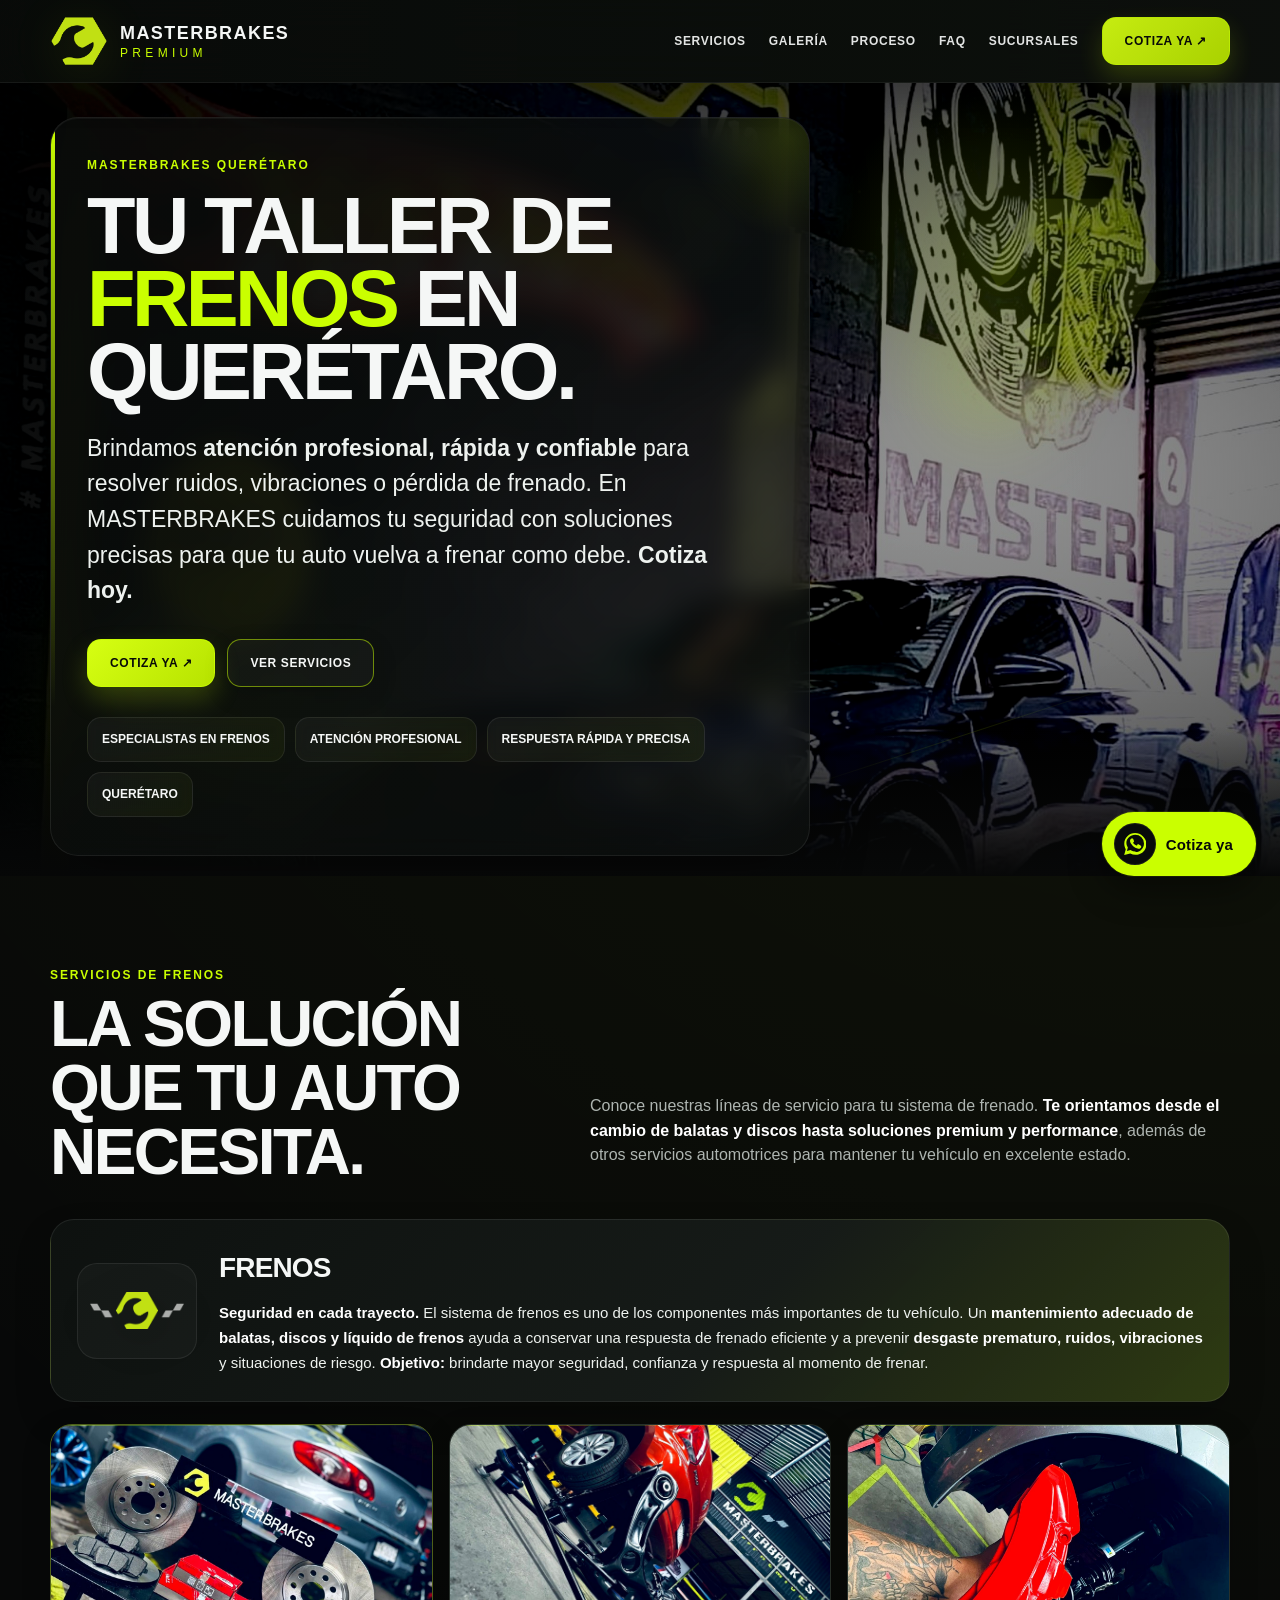
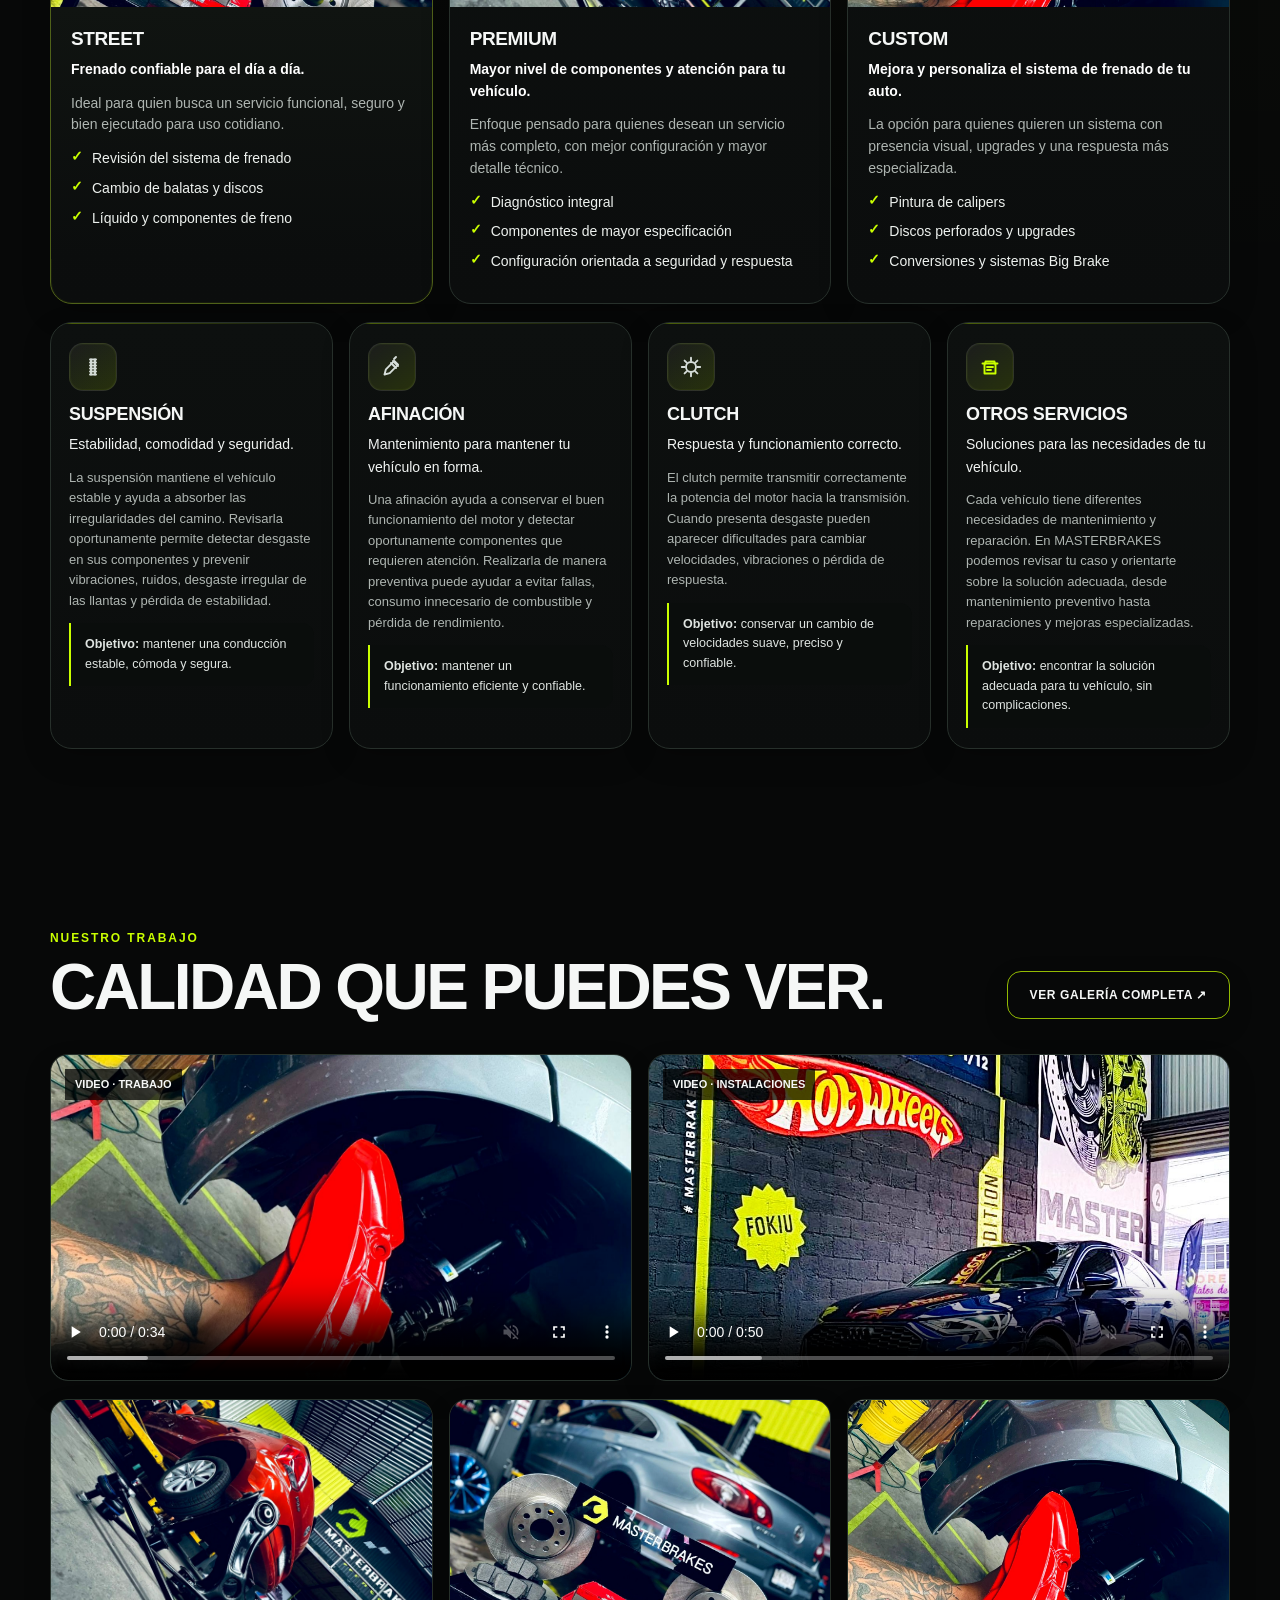
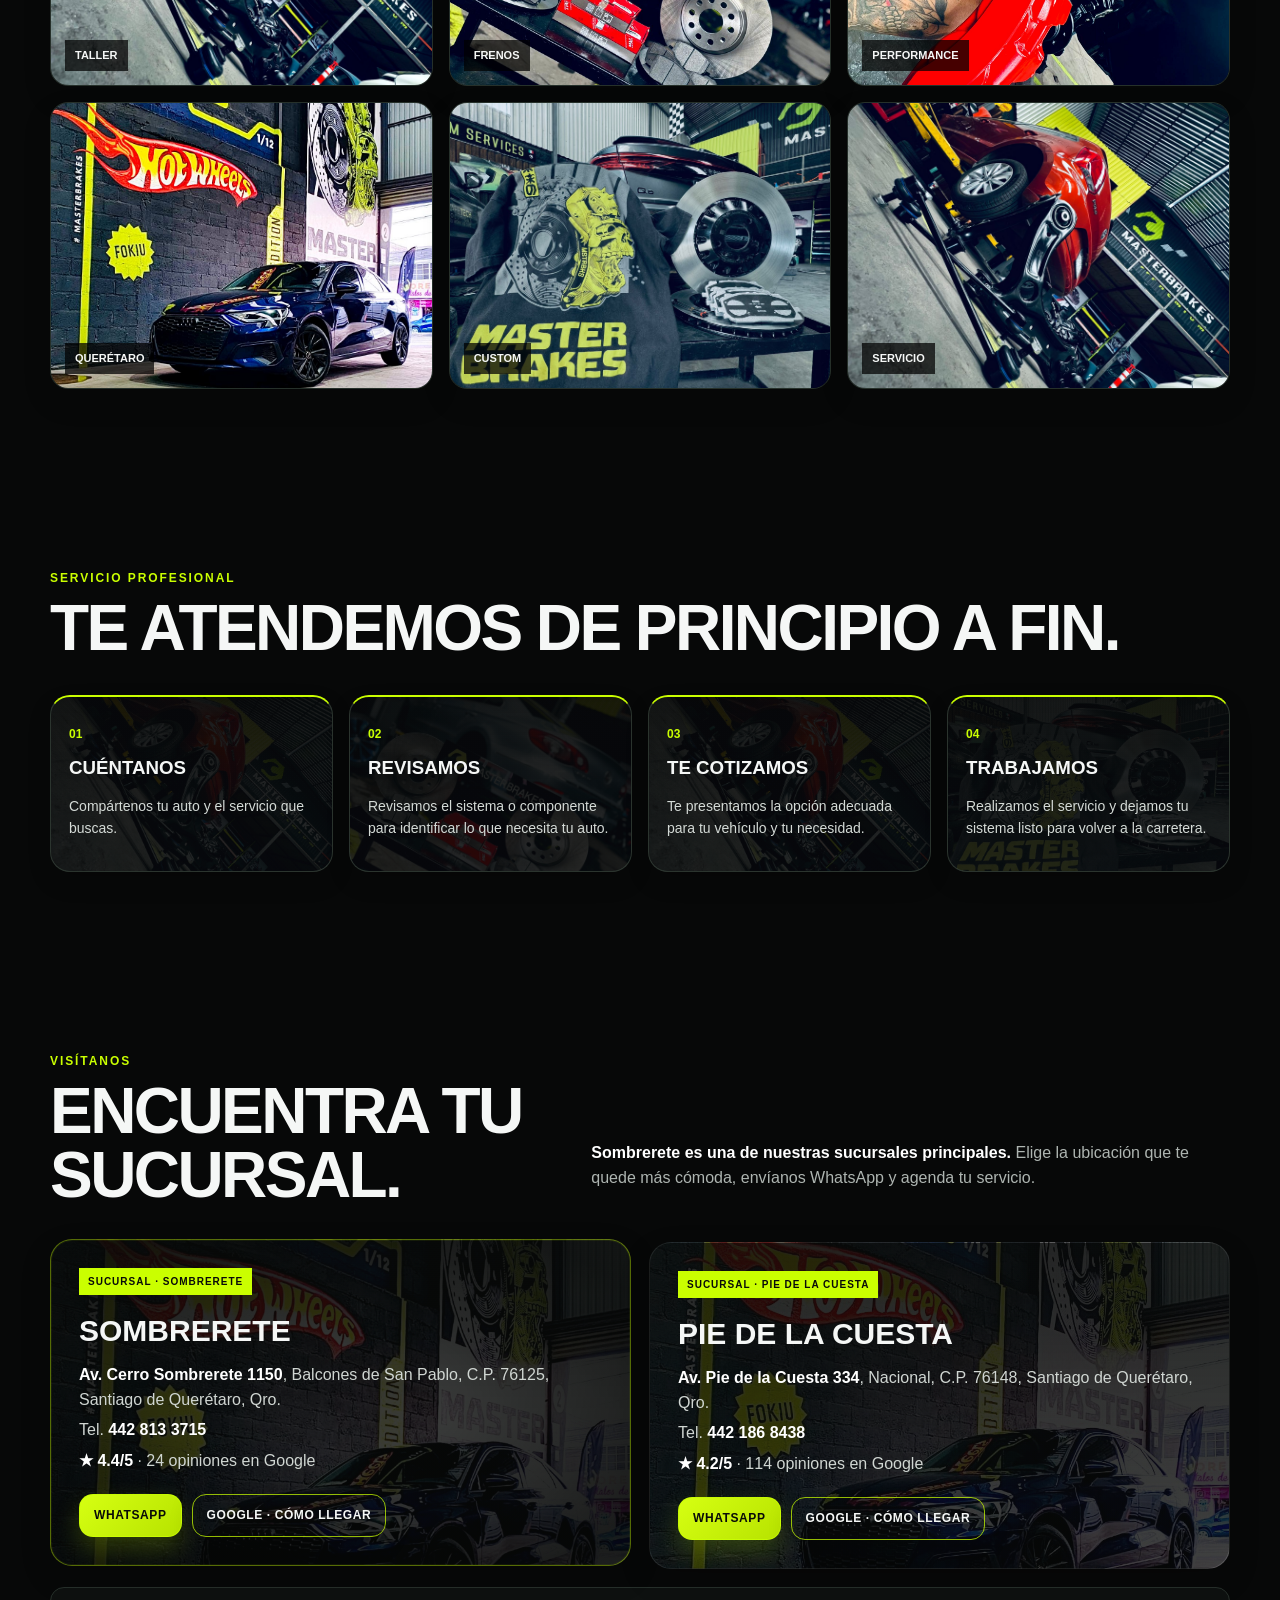
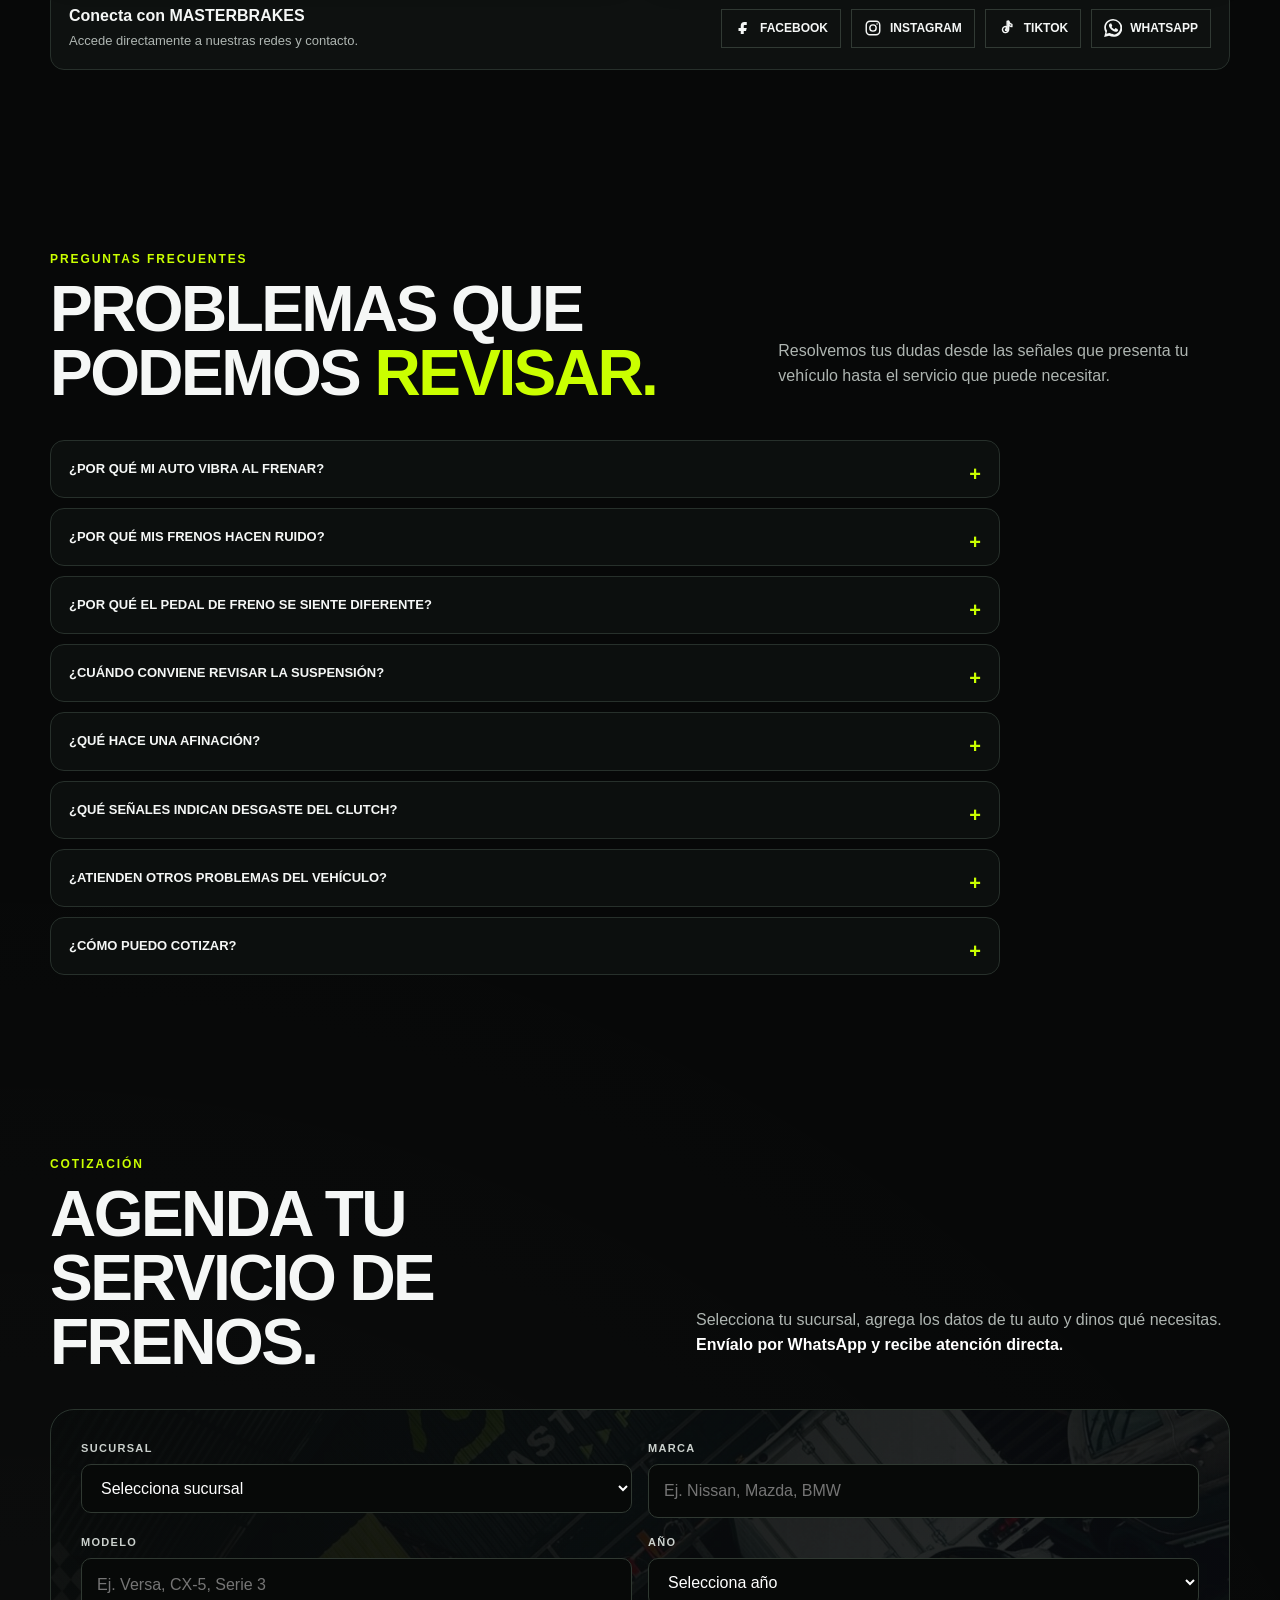
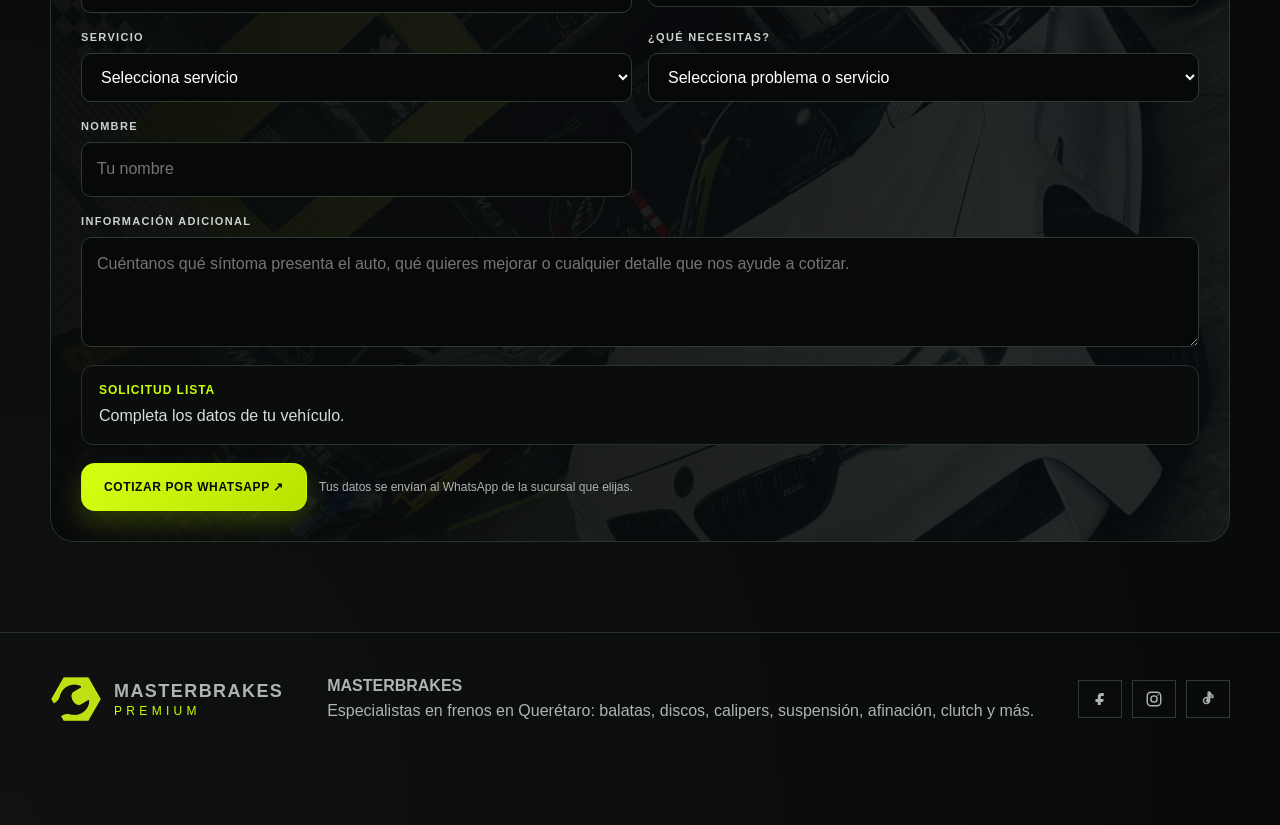
==== index.html @ 13635d73 "Add files via upload" ====
<!doctype html>
<html lang="es-MX">
<head>
  <meta charset="utf-8">
  <meta name="viewport" content="width=device-width, initial-scale=1">
  <title>Tu taller de frenos en Querétaro | MASTERBRAKES</title>
  <meta name="description" content="MASTERBRAKES, especialistas en frenos en Querétaro. Atención profesional, rápida y confiable para resolver problemas de frenado y devolver seguridad a tu auto. Cotiza tu servicio hoy.">
  <meta name="keywords" content="frenos en Querétaro, soluciones de frenos, taller de frenos, taller especializado en frenos, balatas, discos de freno, calipers, diagnóstico de frenos, mantenimiento automotriz, MASTERBRAKES">
  <meta name="robots" content="index, follow, max-image-preview:large">
  <meta name="theme-color" content="#0e1110">
  <meta property="og:type" content="website">
  <meta property="og:locale" content="es_MX">
  <meta property="og:title" content="Tu taller de frenos en Querétaro | MASTERBRAKES">
  <meta property="og:description" content="MASTERBRAKES, especialistas en frenos en Querétaro. Atención profesional, rápida y confiable. Cotiza tu servicio hoy.">
  <meta property="og:image" content="images/new-logo-premium.png">
  <meta property="og:image:alt" content="MASTERBRAKES Premium">
  <meta name="twitter:card" content="summary_large_image">
  <meta name="twitter:title" content="Tu taller de frenos en Querétaro | MASTERBRAKES">
  <meta name="twitter:description" content="MASTERBRAKES, especialistas en frenos en Querétaro. Atención profesional, rápida y confiable. Conoce el taller y cotiza tu servicio hoy.">
  <meta name="twitter:image" content="images/new-logo-premium.png">
  <link rel="icon" type="image/png" href="images/new-logo-emblem.png">

  <style>
    :root{--bg:#070808;--panel:#0e1110;--panel2:#121514;--text:#f5f7f6;--muted:#aeb5b1;--accent:#caff00;--line:#27302b;--max:1180px;--radius:20px}
    *{box-sizing:border-box}
    html{scroll-behavior:smooth}
    body{margin:0;background:radial-gradient(circle at top right,rgba(202,255,0,.06),transparent 26%),radial-gradient(circle at bottom left,rgba(255,255,255,.035),transparent 22%),var(--bg);color:var(--text);font-family:Arial,Helvetica,sans-serif;line-height:1.55;overflow-x:hidden}
    body.intro-lock{overflow:hidden}
    a{color:inherit;text-decoration:none}
    img{max-width:100%;display:block}
    button,input,select,textarea{font:inherit}
    .container{width:min(var(--max),calc(100% - 32px));margin:auto}

    .intro{position:fixed;inset:0;z-index:1000;display:grid;place-items:center;background:#0d100f;animation:introHide .8s ease 2.15s forwards}
    .intro-logo{width:min(760px,72vw);animation:logoReveal 1.35s ease both,logoFade 1s ease 1.2s forwards;filter:drop-shadow(0 12px 34px rgba(0,0,0,.35))}
    @keyframes logoReveal{0%{opacity:0;transform:scale(.92)}100%{opacity:1;transform:scale(1)}}
    @keyframes logoFade{0%{opacity:1;transform:scale(1)}100%{opacity:0;transform:scale(1.08)}}
    @keyframes introHide{to{opacity:0;visibility:hidden;pointer-events:none}}

    .topbar{position:sticky;top:0;z-index:50;background:linear-gradient(90deg,rgba(8,10,9,.82),rgba(12,15,13,.92));backdrop-filter:blur(18px);border-bottom:1px solid rgba(255,255,255,.06);box-shadow:0 14px 32px rgba(0,0,0,.18)}
    .nav{min-height:82px;display:flex;align-items:center;justify-content:space-between;gap:22px;position:relative}
    .brand{display:flex;align-items:center;gap:12px;min-width:220px}.brand img{width:58px;height:58px;object-fit:contain;filter:drop-shadow(0 10px 24px rgba(202,255,0,.14))}.brand-copy{display:flex;flex-direction:column;line-height:1}.brand-copy strong{font-size:18px;letter-spacing:.08em}.brand-copy span{font-size:12px;letter-spacing:.36em;text-transform:uppercase;color:var(--accent);margin-top:5px}.menu-toggle{display:none;width:48px;height:48px;border:1px solid rgba(202,255,0,.35);border-radius:14px;background:rgba(255,255,255,.03);padding:0;align-items:center;justify-content:center;flex-direction:column;gap:5px;cursor:pointer}.menu-toggle span{width:21px;height:2px;background:#fff;border-radius:999px;transition:.2s}.menu-toggle.open span:nth-child(1){transform:translateY(7px) rotate(45deg)}.menu-toggle.open span:nth-child(2){opacity:0}.menu-toggle.open span:nth-child(3){transform:translateY(-7px) rotate(-45deg)}
    .menu{display:flex;gap:23px;align-items:center;font-size:12px;font-weight:900;letter-spacing:.06em;text-transform:uppercase;flex-wrap:wrap;justify-content:flex-end}
    .menu a{opacity:.92;position:relative}.menu a:not(.btn):after{content:"";position:absolute;left:0;bottom:-10px;width:0;height:2px;background:var(--accent);transition:.25s}.menu a:hover{color:var(--accent)}.menu a:not(.btn):hover:after{width:100%}
    .btn{display:inline-flex;align-items:center;justify-content:center;gap:8px;padding:14px 22px;border:1px solid rgba(202,255,0,.72);font-weight:900;text-transform:uppercase;letter-spacing:.05em;font-size:12px;transition:.25s;cursor:pointer;border-radius:14px;box-shadow:0 8px 24px rgba(0,0,0,.16)}
    .btn.primary{background:linear-gradient(135deg,#d6ff12 0%,#b7e300 100%);color:#080a08;box-shadow:0 12px 26px rgba(183,227,0,.22)}.btn.ghost{background:rgba(255,255,255,.03);border-color:rgba(202,255,0,.5)}.btn:hover{transform:translateY(-3px);box-shadow:0 14px 30px rgba(0,0,0,.22)}

    .hero{min-height:780px;display:grid;align-items:center;position:relative;overflow:hidden;padding:34px 0 20px}
    .hero:before{content:"";position:absolute;inset:0;background:radial-gradient(circle at 78% 22%,rgba(202,255,0,.16),transparent 16%),radial-gradient(circle at 18% 80%,rgba(202,255,0,.08),transparent 20%),linear-gradient(90deg,rgba(5,6,6,.92) 0%,rgba(5,6,6,.7) 38%,rgba(5,6,6,.22) 100%),url("images/hero-masterbrakes.jpg") center/cover no-repeat;filter:saturate(1.02) contrast(1.05)}
    .hero:after{content:"";position:absolute;inset:auto 0 0;height:150px;background:linear-gradient(transparent,var(--bg))}
    .hero-floating{position:absolute;inset:0;z-index:1;pointer-events:none;overflow:hidden}
    .hero-orbit{position:absolute;opacity:.1;filter:drop-shadow(0 12px 28px rgba(202,255,0,.16));animation:heroFloat 16s ease-in-out infinite}
    .hero-orbit.o1{width:180px;right:9%;top:14%;animation-delay:0s}
    .hero-orbit.o2{width:94px;left:5%;bottom:18%;opacity:.06;animation-delay:-5s}
    .hero-orbit.o3{width:122px;right:42%;top:11%;opacity:.05;animation-delay:-9s}
    .hero-glow{position:absolute;border-radius:50%;filter:blur(22px);animation:glowPulse 8s ease-in-out infinite}
    .hero-glow.g1{width:220px;height:220px;right:14%;top:24%;background:radial-gradient(circle,rgba(202,255,0,.14),transparent 68%)}
    .hero-glow.g2{width:160px;height:160px;left:6%;bottom:16%;background:radial-gradient(circle,rgba(255,255,255,.08),transparent 70%);animation-delay:-3s}
    .hero-line{position:absolute;height:1px;background:linear-gradient(90deg,transparent,rgba(202,255,0,.4),transparent);transform:rotate(-18deg);opacity:.28}
    .hero-line.l1{width:360px;right:10%;bottom:18%}
    .hero-line.l2{width:260px;left:4%;top:22%;opacity:.16}
    @keyframes heroFloat{0%,100%{transform:translateY(0) rotate(0deg)}50%{transform:translateY(-18px) rotate(4deg)}}
    @keyframes glowPulse{0%,100%{transform:scale(1);opacity:.88}50%{transform:scale(1.08);opacity:.45}}
    .hero .container{position:relative;z-index:2}
    .eyebrow,.kicker{color:var(--accent);font-weight:900;letter-spacing:.16em;text-transform:uppercase;font-size:12px}
    h1{font-size:clamp(46px,6.2vw,84px);line-height:.92;margin:14px 0 22px;max-width:760px;letter-spacing:-.045em;text-transform:uppercase}
    h1 span,h2 span{color:var(--accent)}
    .lead{font-size:clamp(18px,1.9vw,23px);max-width:650px;color:#eef2ef}
    .hero-copy{max-width:760px;padding:38px 36px;border:1px solid rgba(255,255,255,.08);border-radius:28px;background:linear-gradient(135deg,rgba(10,12,11,.8),rgba(16,20,18,.58));backdrop-filter:blur(14px);box-shadow:0 22px 60px rgba(0,0,0,.22), inset 0 1px 0 rgba(255,255,255,.04);position:relative;overflow:hidden}.hero-copy:before{content:"";position:absolute;inset:0 auto 0 0;width:4px;background:linear-gradient(180deg,var(--accent),transparent 80%)}.hero-copy:after{content:"";position:absolute;right:-80px;top:-80px;width:200px;height:200px;border-radius:50%;background:radial-gradient(circle,rgba(202,255,0,.12),transparent 70%)}.hero-actions{display:flex;gap:12px;flex-wrap:wrap;margin-top:30px;align-items:center}
    .proofs{display:flex;flex-wrap:wrap;gap:10px;margin-top:30px}
    .proof{border:1px solid rgba(255,255,255,.08);background:linear-gradient(135deg,rgba(255,255,255,.04),rgba(202,255,0,.05));padding:12px 14px;font-size:12px;font-weight:800;text-transform:uppercase;border-radius:14px;backdrop-filter:blur(6px)}

    section{padding:90px 0}
    .section-head{display:flex;justify-content:space-between;gap:30px;align-items:end;margin-bottom:35px;position:relative}
    h2{font-size:clamp(36px,5vw,64px);line-height:1;margin:8px 0 0;letter-spacing:-.04em;text-transform:uppercase}
    .section-copy{color:var(--muted);max-width:640px}

    .frenos-highlight{display:grid;grid-template-columns:120px 1fr;gap:22px;align-items:center;padding:26px;border:1px solid rgba(255,255,255,.08);border-radius:24px;background:linear-gradient(135deg,rgba(14,18,16,.95) 0%,rgba(23,28,25,.95) 58%,rgba(55,70,20,.82) 100%);box-shadow:0 18px 36px rgba(0,0,0,.18)}
    .frenos-badge{display:flex;align-items:center;justify-content:center;background:rgba(255,255,255,.03);border:1px solid rgba(255,255,255,.08);border-radius:20px;min-height:96px;padding:12px}
    .frenos-badge img{width:100%;max-width:146px;object-fit:contain;filter:drop-shadow(0 10px 18px rgba(0,0,0,.28))}
    .frenos-copy h3{margin:0 0 10px;font-size:28px;text-transform:uppercase;letter-spacing:-.03em}
    .frenos-copy p{margin:0;color:#eef2ef;font-size:15px;line-height:1.68}
    .frenos-copy strong{color:#fff}

    .services-primary,.additional-services,.gallery-videos,.gallery-photos,.process,.locations{display:grid;gap:16px}
    .services-primary{grid-template-columns:repeat(3,1fr);margin-top:22px}
    .additional-services{grid-template-columns:repeat(4,1fr);margin-top:18px}
    .service,.mini-service{border:1px solid var(--line);border-radius:22px;overflow:hidden;background:linear-gradient(180deg,#0d100f 0%,#0b0d0d 100%);position:relative;box-shadow:0 10px 28px rgba(0,0,0,.22)}
    .service:before,.mini-service:before{content:"";position:absolute;inset:0 auto auto 0;width:100%;height:1px;background:linear-gradient(90deg,rgba(202,255,0,.35),rgba(202,255,0,0));pointer-events:none}
    .service img{width:100%;height:182px;object-fit:cover;display:block}
    .service-body{padding:22px 20px 22px}
    .service h3,.mini-service h3{font-size:19px;line-height:1.05;margin:0 0 10px;text-transform:uppercase;letter-spacing:-.02em}
    .service p,.mini-service p{color:var(--muted);margin:0 0 12px;font-size:14px}
    .service .lead-copy,.mini-service .lead-copy{color:#f1f4f2;font-size:14px}
    .service .lead-copy strong,.mini-service .lead-copy strong,.section-copy strong{color:#fff}
    .service ul{padding:0;margin:0;list-style:none;color:#edf1ee;font-size:14px}
    .service li{margin:8px 0;display:flex;align-items:flex-start;gap:9px}
    .service li:before{content:"✓";color:var(--accent);font-weight:900;line-height:1.1;margin-top:1px}
    .service.featured{border-color:#4f6119;box-shadow:0 0 0 1px rgba(202,255,0,.06) inset,0 10px 28px rgba(0,0,0,.24)}
    .service.featured .service-body{background:linear-gradient(180deg,#101411,#0b0d0d)}
    .service-icon,.mini-service .service-icon{width:48px;height:48px;border-radius:14px;display:inline-flex;align-items:center;justify-content:center;margin-bottom:14px;border:1px solid rgba(255,255,255,.08);background:linear-gradient(145deg,rgba(255,255,255,.06),rgba(202,255,0,.14));box-shadow:inset 0 0 0 1px rgba(202,255,0,.04)}
    .service-icon svg,.mini-service .service-icon svg{width:24px;height:24px;display:block;stroke:currentColor;fill:none;stroke-width:1.9;stroke-linecap:round;stroke-linejoin:round}
    .icon-suspension,.icon-afinacion,.icon-clutch{color:#d6ddd9}
    .icon-otros{color:var(--accent)}
    .objective{padding:12px 14px;margin-top:16px;border-left:2px solid var(--accent);background:#0a0d0c;color:#dfe4e1;font-size:13px;border-radius:0 12px 12px 0}
    .mini-service{padding:20px 18px;min-height:260px}
    .mini-service h3{font-size:18px}
    .mini-service p{font-size:13px;line-height:1.58}
    .mini-service .objective{font-size:12.5px;margin-top:12px}

    .gallery-wrap{display:grid;gap:18px}
    .gallery-videos{grid-template-columns:repeat(2,1fr)}
    .gallery-photos{grid-template-columns:repeat(3,1fr)}
    .gallery-card{overflow:hidden;border-radius:18px;position:relative;border:1px solid #26302a;background:linear-gradient(180deg,#101211,#121614);display:block;box-shadow:0 12px 28px rgba(0,0,0,.16)}
    .gallery-photos .gallery-card{aspect-ratio:4/3}
    .gallery-videos .gallery-card{aspect-ratio:16/9}
    .gallery-card img,.gallery-card video{width:100%;height:100%;object-fit:cover;transition:.45s}
    .gallery-card:hover img,.gallery-card:hover video{transform:scale(1.03)}
    .gallery-card .label{position:absolute;left:14px;bottom:14px;background:rgba(0,0,0,.72);padding:7px 10px;font-size:11px;font-weight:900;text-transform:uppercase;z-index:2}
    .gallery-videos .gallery-card .label{top:14px;bottom:auto}
    .gallery-card video{pointer-events:auto;background:#070808}

    .process{grid-template-columns:repeat(4,1fr)}
    .step{border:1px solid #2b342e;border-top:2px solid var(--accent);padding:24px 18px 18px;border-radius:20px;position:relative;overflow:hidden;background:linear-gradient(180deg,rgba(7,8,8,.92),rgba(7,8,8,.86)),url("images/galeria-servicio.jpg") center/cover no-repeat;box-shadow:0 10px 22px rgba(0,0,0,.18)}
    .step:nth-child(2){background:linear-gradient(180deg,rgba(7,8,8,.92),rgba(7,8,8,.86)),url("images/masterbrakes-frenos-disco-balatas.jpg") center/cover no-repeat}
    .step:nth-child(3){background:linear-gradient(180deg,rgba(7,8,8,.92),rgba(7,8,8,.86)),url("images/masterbrakes-taller-vehiculo.jpg") center/cover no-repeat}
    .step:nth-child(4){background:linear-gradient(180deg,rgba(7,8,8,.92),rgba(7,8,8,.86)),url("images/galeria-performance.jpg") center/cover no-repeat}
    .step b{font-size:12px;color:var(--accent)}
    .step h3{margin:7px 0;text-transform:uppercase}
    .step p{color:#d4dad6;font-size:14px}

    .locations{grid-template-columns:1fr 1fr;gap:18px}
    .location{background:linear-gradient(180deg,rgba(9,11,10,.88),rgba(9,11,10,.72)),url("images/masterbrakes-queretaro-taller.jpg") center/cover no-repeat;border:1px solid rgba(255,255,255,.08);border-radius:22px;padding:28px;position:relative;overflow:hidden;box-shadow:0 12px 30px rgba(0,0,0,.18)}
    .location:before{content:"";position:absolute;inset:0;background:linear-gradient(180deg,rgba(0,0,0,.08),rgba(0,0,0,.18));pointer-events:none}
    .location>*{position:relative;z-index:1}
    .location.featured{background:linear-gradient(180deg,rgba(9,11,10,.84),rgba(9,11,10,.72)),url("images/hero-masterbrakes.jpg") center/cover no-repeat;border-color:rgba(202,255,0,.4);box-shadow:0 0 0 1px rgba(202,255,0,.08) inset,0 12px 30px rgba(0,0,0,.18);transform:translateY(-3px)}
    .badge{display:inline-block;background:var(--accent);color:#090b09;padding:6px 9px;font-size:10px;font-weight:900;letter-spacing:.1em;text-transform:uppercase}
    .location h3{font-size:30px;text-transform:uppercase;margin:13px 0 8px}
    .location p{color:#d0d6d2;margin:6px 0}
    .location strong{color:#fff}
    .loc-actions{display:flex;gap:10px;flex-wrap:wrap;margin-top:20px}.loc-actions .btn{padding:11px 14px}

    .social-strip{margin-top:18px;padding:16px 18px;border:1px solid var(--line);border-radius:14px;background:var(--panel);display:flex;align-items:center;justify-content:space-between;gap:15px;flex-wrap:wrap}
    .social-links{display:flex;gap:10px;flex-wrap:wrap}
    .social-link{display:inline-flex;align-items:center;gap:8px;padding:9px 12px;border:1px solid #313a34;font-size:12px;font-weight:900;text-transform:uppercase}
    .social-link:hover{border-color:var(--accent);color:var(--accent)}
    .social-icon{width:18px;height:18px;fill:currentColor;flex:0 0 18px}
    .social-icon.instagram,.social-icon.tiktok{fill:none;stroke:currentColor;stroke-width:1.9;stroke-linecap:round;stroke-linejoin:round}
    .social-icon.tiktok .fill{fill:currentColor;stroke:none}

    .wa{position:fixed;right:24px;bottom:24px;z-index:60}
    .wa a{position:relative;display:inline-flex;align-items:center;gap:10px;min-width:154px;height:64px;padding:0 23px 0 12px;border:0;border-radius:999px;background:var(--accent);color:#070908;font-size:15px;font-weight:900;letter-spacing:.01em;text-transform:none;box-shadow:0 14px 34px rgba(0,0,0,.42),0 0 0 1px rgba(202,255,0,.12);transition:transform .2s ease,box-shadow .2s ease}
    .wa a:hover{transform:translateY(-3px) scale(1.015);box-shadow:0 18px 42px rgba(0,0,0,.5),0 0 0 1px rgba(202,255,0,.22)}
    .wa .wa-badge{width:42px;height:42px;border-radius:50%;display:grid;place-items:center;background:#080a09;color:var(--accent);box-shadow:inset 0 0 0 1px rgba(255,255,255,.08)}
    .wa .wa-icon{width:22px;height:22px;fill:currentColor}
    .wa .wa-label{line-height:1;white-space:nowrap}

    .faq{display:grid;gap:10px;max-width:950px}
    .faq details{border:1px solid var(--line);background:#0c0f0e;border-radius:14px;padding:0 18px}
    .faq summary{cursor:pointer;list-style:none;padding:18px 0;font-weight:900;text-transform:uppercase;font-size:13px}
    .faq summary::-webkit-details-marker{display:none}
    .faq summary:after{content:"+";float:right;color:var(--accent);font-size:20px}
    .faq details[open] summary:after{content:"–"}
    .faq p{color:var(--muted);margin:0 0 18px}

    .cta{border:1px solid var(--accent);background:linear-gradient(90deg,#0d110d,#111611);border-radius:24px;padding:42px;display:flex;justify-content:space-between;gap:25px;align-items:center}
    .cta h2{font-size:clamp(30px,4vw,52px)}
    .quote-form{background:linear-gradient(90deg,rgba(9,11,10,.97),rgba(9,11,10,.86)),url("images/fondo-cotizacion-2.jpg") center/cover;border:1px solid #2a342d;border-radius:24px;padding:30px}
    .form-grid{display:grid;grid-template-columns:repeat(2,1fr);gap:16px}
    .field{display:flex;flex-direction:column;gap:7px}
    .field.full{grid-column:1/-1}
    .field label{font-size:11px;font-weight:900;letter-spacing:.12em;text-transform:uppercase;color:#cbd1cd}
    .field input,.field select,.field textarea{width:100%;background:#070908;color:#fff;border:1px solid #303932;padding:14px 15px;border-radius:10px;outline:none}
    .field input:focus,.field select:focus,.field textarea:focus{border-color:var(--accent)}
    .field textarea{min-height:110px;resize:vertical}
    .quote-live{margin:18px 0;padding:15px 17px;border:1px solid #29322d;background:#0a0d0c;border-radius:12px}
    .quote-live strong{display:block;color:var(--accent);font-size:12px;text-transform:uppercase;letter-spacing:.08em}
    .quote-live em{display:block;color:#d7ddd9;font-style:normal;margin-top:4px}
    .quote-actions{display:flex;gap:12px;align-items:center;flex-wrap:wrap}
    .form-note{color:var(--muted);font-size:12px}

    footer{padding:40px 0 100px;border-top:1px solid var(--line);color:var(--muted)}
    .footer-grid{display:flex;justify-content:space-between;gap:30px;align-items:center}
    .footer-brand{display:flex;align-items:center;gap:12px}.footer-brand img{width:52px;height:52px;object-fit:contain}.footer-grid .brand-copy strong{font-size:18px}.footer-grid .brand-copy span{font-size:12px}
    .footer-social{display:flex;gap:10px;align-items:center}

    @media(max-width:1100px){
      .container{width:min(var(--max),calc(100% - 28px))}
      .menu{gap:14px;font-size:10px}
      .section-head{align-items:flex-start;flex-direction:column}
      .services-primary,.additional-services{grid-template-columns:1fr 1fr}
      .gallery-photos{grid-template-columns:1fr 1fr}
      .gallery-videos{grid-template-columns:1fr 1fr}
      .locations{grid-template-columns:1fr}
      .process{grid-template-columns:1fr 1fr}
      .hero-copy{max-width:720px}
    }

    @media(max-width:900px){
      .menu-toggle{display:inline-flex}
      .menu{position:absolute;top:calc(100% + 10px);left:0;right:0;display:flex;flex-direction:column;align-items:stretch;gap:0;padding:10px;border:1px solid rgba(255,255,255,.08);border-radius:18px;background:rgba(9,11,10,.98);box-shadow:0 22px 50px rgba(0,0,0,.35);opacity:0;transform:translateY(-10px);pointer-events:none;transition:.22s;z-index:80}
      .menu.open{opacity:1;transform:translateY(0);pointer-events:auto}
      .menu a{padding:14px 12px;border-radius:12px}
      .menu a.btn{margin-top:8px}
      .nav{min-height:74px}
      .hero{min-height:680px;padding:28px 0 22px}
      .hero-copy{max-width:100%;padding:30px 26px}
      h1{font-size:clamp(44px,8vw,66px)}
      .lead{font-size:18px;max-width:100%}
      .proofs{gap:8px}
      .frenos-highlight{grid-template-columns:1fr;padding:22px}
      .frenos-badge{max-width:120px}
      .services-primary,.additional-services,.gallery-videos,.gallery-photos,.locations,.process{grid-template-columns:1fr}
      .gallery-videos .gallery-card,.gallery-photos .gallery-card{aspect-ratio:auto;min-height:220px}
      .cta{padding:30px;display:block}
      .cta .btn{margin-top:18px}
      .form-grid{grid-template-columns:1fr}
      .field.full{grid-column:auto}
      .footer-grid{align-items:flex-start;flex-direction:column}
    }

    @media(max-width:640px){
      .container{width:min(var(--max),calc(100% - 22px))}
      .nav{min-height:66px}
      .brand{min-width:auto;gap:9px}
      .brand img{width:44px;height:44px}
      .brand-copy strong{font-size:14px;letter-spacing:.06em}
      .brand-copy span{font-size:9px;letter-spacing:.24em}
      .menu-toggle{width:44px;height:44px}
      .hero{min-height:620px;padding:22px 0 18px}
      .hero:before{background:radial-gradient(circle at 76% 18%,rgba(202,255,0,.14),transparent 18%),linear-gradient(180deg,rgba(5,6,6,.78),rgba(5,6,6,.94)),url("images/masterbrakes-taller-vehiculo.jpg") center/cover}
      .hero-copy{padding:24px 18px;border-radius:22px}
      h1{font-size:clamp(38px,12vw,52px);line-height:.96}
      .eyebrow,.kicker{font-size:10px;letter-spacing:.12em}
      .lead{font-size:16px;line-height:1.55}
      .hero-orbit.o1{width:88px;right:3%;top:12%}
      .hero-orbit.o2{width:58px;left:2%;bottom:15%}
      .hero-orbit.o3{display:none}
      .hero-glow.g1{width:140px;height:140px;right:6%;top:18%}
      .hero-glow.g2{display:none}
      section{padding:54px 0}
      .section-head{display:block;margin-bottom:26px}
      .section-copy{max-width:none}
      .hero-actions,.loc-actions,.quote-actions{flex-direction:column;align-items:stretch}
      .hero-actions .btn,.loc-actions .btn,.quote-actions .btn{width:100%}
      .proofs{display:grid;grid-template-columns:1fr 1fr}
      .proof{text-align:center;font-size:10px;padding:10px 8px}
      .frenos-highlight{padding:18px}
      .frenos-copy h3{font-size:24px}
      .frenos-copy p{font-size:14px}
      .service img{height:175px}
      .service-body{padding:20px 18px}
      .mini-service{padding:18px}
      .gallery-wrap{gap:14px}
      .gallery-videos .gallery-card,.gallery-photos .gallery-card{min-height:200px}
      .quote-form{padding:20px}
      .field input,.field select,.field textarea{font-size:16px}
      .wa{right:10px;bottom:10px}
      .wa a{min-width:136px;height:54px;padding:0 16px 0 10px}
      .wa .wa-badge{width:36px;height:36px}
      .wa .wa-icon{width:18px;height:18px}
      .intro-logo{width:86vw}
    }

    @media(max-width:420px){
      h1{font-size:36px}
      .lead{font-size:15.5px}
      .proofs{grid-template-columns:1fr}
      .gallery-videos .gallery-card,.gallery-photos .gallery-card{min-height:185px}
      .location,.quote-form,.step,.service,.mini-service{border-radius:18px}
      .cta{padding:24px 18px}
      .social-strip{padding:14px}
    }
  </style>

  <script type="application/ld+json">
  {
    "@context":"https://schema.org",
    "@type":"AutoRepair",
    "name":"MASTERBRAKES",
    "description":"MASTERBRAKES, especialistas en frenos en Querétaro. Atención profesional, rápida y confiable para tu vehículo.",
    "areaServed":"Querétaro, Querétaro, México",
    "sameAs":["https://www.facebook.com/masterbrakes/"],
    "department":[
      {"@type":"AutoRepair","name":"MASTERBRAKES Sombrerete","telephone":"+52 442 813 3715","address":{"@type":"PostalAddress","streetAddress":"Av. Cerro Sombrerete 1150","addressLocality":"Santiago de Querétaro","addressRegion":"QRO","postalCode":"76125","addressCountry":"MX"}},
      {"@type":"AutoRepair","name":"MASTERBRAKES Pie de la Cuesta","telephone":"+52 442 186 8438","address":{"@type":"PostalAddress","streetAddress":"Av. Pie de la Cuesta 334","addressLocality":"Santiago de Querétaro","addressRegion":"QRO","postalCode":"76148","addressCountry":"MX"}}
    ]
  }
  </script>
  <script type="application/ld+json">
  {"@context":"https://schema.org","@type":"FAQPage","mainEntity":[
    {"@type":"Question","name":"¿Por qué mi auto vibra al frenar?","acceptedAnswer":{"@type":"Answer","text":"La vibración puede relacionarse con el estado de discos, balatas u otros componentes. Lo recomendable es revisar el sistema para identificar la causa y atenderla antes de que avance el desgaste."}},
    {"@type":"Question","name":"¿Por qué mis frenos hacen ruido?","acceptedAnswer":{"@type":"Answer","text":"Un ruido puede aparecer por desgaste, condición de balatas, discos u otros componentes. Un diagnóstico permite determinar qué necesita el vehículo."}},
    {"@type":"Question","name":"¿Por qué el pedal de freno se siente diferente?","acceptedAnswer":{"@type":"Answer","text":"Cambios en la sensación del pedal son una señal para revisar el sistema de frenado y determinar la causa antes de continuar con el uso normal del vehículo."}},
    {"@type":"Question","name":"¿Cuándo conviene revisar la suspensión?","acceptedAnswer":{"@type":"Answer","text":"Cuando aparecen vibraciones, ruidos, desgaste irregular de las llantas o pérdida de estabilidad. Revisarla oportunamente ayuda a detectar desgaste en sus componentes."}},
    {"@type":"Question","name":"¿Qué hace una afinación?","acceptedAnswer":{"@type":"Answer","text":"Una afinación ayuda a conservar el buen funcionamiento del motor y detectar oportunamente componentes que requieren atención. El mantenimiento preventivo puede ayudar a evitar fallas y pérdida de rendimiento."}},
    {"@type":"Question","name":"¿Qué señales indican desgaste del clutch?","acceptedAnswer":{"@type":"Answer","text":"Dificultades para cambiar velocidades, vibraciones o pérdida de respuesta pueden aparecer cuando el clutch presenta desgaste y requiere revisión."}},
    {"@type":"Question","name":"¿Atienden otros problemas del vehículo?","acceptedAnswer":{"@type":"Answer","text":"Sí. MASTERBRAKES puede revisar tu caso y orientarte sobre la solución adecuada, desde mantenimiento preventivo hasta reparaciones y mejoras especializadas."}},
    {"@type":"Question","name":"¿Cómo puedo cotizar?","acceptedAnswer":{"@type":"Answer","text":"Puedes llenar el formulario con los datos de tu vehículo, elegir sucursal y servicio y enviarlo directamente por WhatsApp."}}
  ]}
  </script>
</head>
<body class="intro-lock">

  <!-- Pantalla inicial con el nuevo logo -->
  <div class="intro" aria-hidden="true">
    <img class="intro-logo" src="images/new-logo-premium.png" alt="MASTERBRAKES Premium">
  </div>

  <header class="topbar">
    <div class="container nav">
      <a class="brand" href="#inicio" aria-label="MASTERBRAKES inicio"><img src="images/new-logo-emblem.png" alt="MASTERBRAKES"><div class="brand-copy"><strong>MASTERBRAKES</strong><span>Premium</span></div></a>
      <button class="menu-toggle" id="menuToggle" aria-label="Abrir menú" aria-expanded="false" aria-controls="mainMenu"><span></span><span></span><span></span></button>
      <nav class="menu" id="mainMenu" aria-label="Navegación principal">
        <a href="#servicios">Servicios</a>
        <a href="#galeria">Galería</a>
        <a href="#proceso">Proceso</a>
        <a href="#faq">FAQ</a>
        <a href="#sucursales">Sucursales</a>
        <a class="btn primary" href="#cotiza">Cotiza ya ↗</a>
      </nav>
    </div>
  </header>

  <main id="inicio">
    <section class="hero">
      <div class="hero-floating" aria-hidden="true">
        <img class="hero-orbit o1" src="images/new-logo-emblem.png" alt="">
        <img class="hero-orbit o2" src="images/new-logo-emblem.png" alt="">
        <img class="hero-orbit o3" src="images/new-logo-emblem.png" alt="">
        <span class="hero-glow g1"></span>
        <span class="hero-glow g2"></span>
        <span class="hero-line l1"></span>
        <span class="hero-line l2"></span>
      </div>
      <div class="container">
        <div class="hero-copy">
          <div class="eyebrow">MASTERBRAKES QUERÉTARO</div>
          <h1>Tu taller de<br><span>frenos</span> en<br>Querétaro.</h1>
          <p class="lead">Brindamos <strong>atención profesional, rápida y confiable</strong> para resolver ruidos, vibraciones o pérdida de frenado. En MASTERBRAKES cuidamos tu seguridad con soluciones precisas para que tu auto vuelva a frenar como debe. <strong>Cotiza hoy.</strong></p>
          <div class="hero-actions">
            <a class="btn primary" href="https://wa.me/524421868438?text=Hola%20MASTERBRAKES,%20quiero%20cotizar%20mis%20frenos." target="_blank" rel="noopener">Cotiza ya ↗</a>
            <a class="btn ghost" href="#servicios">Ver servicios</a>
          </div>
          <div class="proofs">
            <span class="proof">Especialistas en frenos</span>
            <span class="proof">Atención profesional</span>
            <span class="proof">Respuesta rápida y precisa</span>
            <span class="proof">Querétaro</span>
          </div>
        </div>
      </div>
    </section>

    <section id="servicios">
      <div class="container">
        <div class="section-head">
          <div><div class="kicker">Servicios de frenos</div><h2>La solución que tu auto necesita.</h2></div>
          <p class="section-copy">Conoce nuestras líneas de servicio para tu sistema de frenado. <strong>Te orientamos desde el cambio de balatas y discos hasta soluciones premium y performance</strong>, además de otros servicios automotrices para mantener tu vehículo en excelente estado.</p>
        </div>

        <div class="frenos-highlight">
          <div class="frenos-badge"><img src="images/new-logo-icon.png" alt="Ícono de la marca MASTERBRAKES" loading="lazy"></div>
          <div class="frenos-copy">
            <h3>Frenos</h3>
            <p><strong>Seguridad en cada trayecto.</strong> El sistema de frenos es uno de los componentes más importantes de tu vehículo. Un <strong>mantenimiento adecuado de balatas, discos y líquido de frenos</strong> ayuda a conservar una respuesta de frenado eficiente y a prevenir <strong>desgaste prematuro, ruidos, vibraciones</strong> y situaciones de riesgo. <strong>Objetivo:</strong> brindarte mayor seguridad, confianza y respuesta al momento de frenar.</p>
          </div>
        </div>

        <div class="services-primary">
          <article class="service featured">
            <img src="images/masterbrakes-frenos-disco-balatas.jpg" alt="Discos y balatas de freno MASTERBRAKES" loading="lazy">
            <div class="service-body">
              <h3>Street</h3>
              <p class="lead-copy"><strong>Frenado confiable para el día a día.</strong></p>
              <p>Ideal para quien busca un servicio funcional, seguro y bien ejecutado para uso cotidiano.</p>
              <ul>
                <li>Revisión del sistema de frenado</li>
                <li>Cambio de balatas y discos</li>
                <li>Líquido y componentes de freno</li>
              </ul>
            </div>
          </article>
          <article class="service">
            <img src="images/masterbrakes-taller-vehiculo.jpg" alt="Vehículo atendido en taller MASTERBRAKES" loading="lazy">
            <div class="service-body">
              <h3>Premium</h3>
              <p class="lead-copy"><strong>Mayor nivel de componentes y atención para tu vehículo.</strong></p>
              <p>Enfoque pensado para quienes desean un servicio más completo, con mejor configuración y mayor detalle técnico.</p>
              <ul><li>Diagnóstico integral</li><li>Componentes de mayor especificación</li><li>Configuración orientada a seguridad y respuesta</li></ul>
            </div>
          </article>
          <article class="service">
            <img src="images/masterbrakes-caliper-performance.jpg" alt="Caliper de performance MASTERBRAKES" loading="lazy">
            <div class="service-body">
              <h3>Custom</h3>
              <p class="lead-copy"><strong>Mejora y personaliza el sistema de frenado de tu auto.</strong></p>
              <p>La opción para quienes quieren un sistema con presencia visual, upgrades y una respuesta más especializada.</p>
              <ul><li>Pintura de calipers</li><li>Discos perforados y upgrades</li><li>Conversiones y sistemas Big Brake</li></ul>
            </div>
          </article>
        </div>

        <div class="additional-services" aria-label="Servicios adicionales">
          <article class="mini-service">
            <div class="service-icon icon-suspension" aria-hidden="true">
              <svg viewBox="0 0 24 24"><path d="M9 4.5h6"></path><path d="M9 19.5h6"></path><path d="M9 7.5h6"></path><path d="M9 16.5h6"></path><path d="M9 10.5h6"></path><path d="M9 13.5h6"></path><path d="M10 4.5v15"></path><path d="M14 4.5v15"></path></svg>
            </div><h3>Suspensión</h3><p class="lead-copy">Estabilidad, comodidad y seguridad.</p>
            <p>La suspensión mantiene el vehículo estable y ayuda a absorber las irregularidades del camino. Revisarla oportunamente permite detectar desgaste en sus componentes y prevenir vibraciones, ruidos, desgaste irregular de las llantas y pérdida de estabilidad.</p>
            <div class="objective"><strong>Objetivo:</strong> mantener una conducción estable, cómoda y segura.</div>
          </article>
          <article class="mini-service">
            <div class="service-icon icon-afinacion" aria-hidden="true">
              <svg viewBox="0 0 24 24"><path d="M13 6l5 5"></path><path d="M11 8l5 5"></path><path d="M4.5 19.5l5.2-1.4 8.4-8.4-3.8-3.8-8.4 8.4z"></path><path d="M14 4l2-2"></path></svg>
            </div><h3>Afinación</h3><p class="lead-copy">Mantenimiento para mantener tu vehículo en forma.</p>
            <p>Una afinación ayuda a conservar el buen funcionamiento del motor y detectar oportunamente componentes que requieren atención. Realizarla de manera preventiva puede ayudar a evitar fallas, consumo innecesario de combustible y pérdida de rendimiento.</p>
            <div class="objective"><strong>Objetivo:</strong> mantener un funcionamiento eficiente y confiable.</div>
          </article>
          <article class="mini-service">
            <div class="service-icon icon-clutch" aria-hidden="true">
              <svg viewBox="0 0 24 24"><circle cx="12" cy="12" r="5"></circle><path d="M12 2.8v3"></path><path d="M12 18.2v3"></path><path d="M21.2 12h-3"></path><path d="M5.8 12h-3"></path><path d="M18.4 5.6l-2.1 2.1"></path><path d="M7.7 16.3l-2.1 2.1"></path><path d="M18.4 18.4l-2.1-2.1"></path><path d="M7.7 7.7 5.6 5.6"></path></svg>
            </div><h3>Clutch</h3><p class="lead-copy">Respuesta y funcionamiento correcto.</p>
            <p>El clutch permite transmitir correctamente la potencia del motor hacia la transmisión. Cuando presenta desgaste pueden aparecer dificultades para cambiar velocidades, vibraciones o pérdida de respuesta.</p>
            <div class="objective"><strong>Objetivo:</strong> conservar un cambio de velocidades suave, preciso y confiable.</div>
          </article>
          <article class="mini-service">
            <div class="service-icon icon-otros" aria-hidden="true">
              <svg viewBox="0 0 24 24"><path d="M4.5 8.5h15"></path><path d="M7.5 8.5v-2h9v2"></path><path d="M6.5 8.5v10h11v-10"></path><path d="M9 12h6"></path><path d="M9 15h4"></path></svg>
            </div><h3>Otros servicios</h3><p class="lead-copy">Soluciones para las necesidades de tu vehículo.</p>
            <p>Cada vehículo tiene diferentes necesidades de mantenimiento y reparación. En MASTERBRAKES podemos revisar tu caso y orientarte sobre la solución adecuada, desde mantenimiento preventivo hasta reparaciones y mejoras especializadas.</p>
            <div class="objective"><strong>Objetivo:</strong> encontrar la solución adecuada para tu vehículo, sin complicaciones.</div>
          </article>
        </div>
      </div>
    </section>

    <section id="galeria">
      <div class="container">
        <div class="section-head">
          <div><div class="kicker">Nuestro trabajo</div><h2>Calidad que puedes ver.</h2></div>
          <a class="btn" href="https://galeria-masterbrakers.vercel.app/" target="_blank" rel="noopener">Ver galería completa ↗</a>
        </div>
        <div class="gallery-wrap">
          <div class="gallery-videos">
            <div class="gallery-card"><video controls muted loop playsinline preload="metadata" poster="images/masterbrakes-caliper-performance.jpg"><source src="videos/masterbrakes-video-1.mp4" type="video/mp4">Tu navegador no puede reproducir este video.</video><span class="label">Video · Trabajo</span></div>
            <div class="gallery-card"><video controls muted loop playsinline preload="metadata" poster="images/masterbrakes-queretaro-taller.jpg"><source src="videos/masterbrakes-video-2.mp4" type="video/mp4">Tu navegador no puede reproducir este video.</video><span class="label">Video · Instalaciones</span></div>
          </div>
          <div class="gallery-photos">
            <a class="gallery-card" href="images/masterbrakes-taller-vehiculo.jpg" target="_blank"><img src="images/masterbrakes-taller-vehiculo.jpg" alt="Taller MASTERBRAKES y vehículo en servicio" loading="lazy"><span class="label">Taller</span></a>
            <a class="gallery-card" href="images/masterbrakes-frenos-disco-balatas.jpg" target="_blank"><img src="images/masterbrakes-frenos-disco-balatas.jpg" alt="Discos y balatas MASTERBRAKES" loading="lazy"><span class="label">Frenos</span></a>
            <a class="gallery-card" href="images/masterbrakes-caliper-performance.jpg" target="_blank"><img src="images/masterbrakes-caliper-performance.jpg" alt="Caliper de performance" loading="lazy"><span class="label">Performance</span></a>
            <a class="gallery-card" href="images/masterbrakes-queretaro-taller.jpg" target="_blank"><img src="images/masterbrakes-queretaro-taller.jpg" alt="Instalaciones MASTERBRAKES Querétaro" loading="lazy"><span class="label">Querétaro</span></a>
            <a class="gallery-card" href="images/galeria-performance.jpg" target="_blank"><img src="images/galeria-performance.jpg" alt="Sistema de frenos performance MASTERBRAKES" loading="lazy"><span class="label">Custom</span></a>
            <a class="gallery-card" href="images/galeria-servicio.jpg" target="_blank"><img src="images/galeria-servicio.jpg" alt="Servicio automotriz MASTERBRAKES" loading="lazy"><span class="label">Servicio</span></a>
          </div>
        </div>
      </div>
    </section>

    <section id="proceso">
      <div class="container">
        <div class="section-head"><div><div class="kicker">Servicio profesional</div><h2>Te atendemos de principio a fin.</h2></div></div>
        <div class="process">
          <div class="step"><b>01</b><h3>Cuéntanos</h3><p>Compártenos tu auto y el servicio que buscas.</p></div>
          <div class="step"><b>02</b><h3>Revisamos</h3><p>Revisamos el sistema o componente para identificar lo que necesita tu auto.</p></div>
          <div class="step"><b>03</b><h3>Te cotizamos</h3><p>Te presentamos la opción adecuada para tu vehículo y tu necesidad.</p></div>
          <div class="step"><b>04</b><h3>Trabajamos</h3><p>Realizamos el servicio y dejamos tu sistema listo para volver a la carretera.</p></div>
        </div>
      </div>
    </section>

    <section id="sucursales">
      <div class="container">
        <div class="section-head">
          <div><div class="kicker">Visítanos</div><h2>Encuentra tu sucursal.</h2></div>
          <p class="section-copy"><strong>Sombrerete es una de nuestras sucursales principales.</strong> Elige la ubicación que te quede más cómoda, envíanos WhatsApp y agenda tu servicio.</p>
        </div>
        <div class="locations">
          <article class="location featured">
            <span class="badge">Sucursal · Sombrerete</span>
            <h3>Sombrerete</h3>
            <p><strong>Av. Cerro Sombrerete 1150</strong>, Balcones de San Pablo, C.P. 76125, Santiago de Querétaro, Qro.</p>
            <p>Tel. <strong>442 813 3715</strong></p>
            <p><strong>★ 4.4/5</strong> · 24 opiniones en Google</p>
            <div class="loc-actions">
              <a class="btn primary" href="https://wa.me/524428133715?text=Hola%20MASTERBRAKES,%20quiero%20cotizar%20en%20Sombrerete." target="_blank" rel="noopener">WhatsApp</a>
              <a class="btn" href="https://maps.app.goo.gl/rmqc3MBU2NB1DA1h6" target="_blank" rel="noopener">Google · Cómo llegar</a>
            </div>
          </article>
          <article class="location">
            <span class="badge">Sucursal · Pie de la Cuesta</span>
            <h3>Pie de la Cuesta</h3>
            <p><strong>Av. Pie de la Cuesta 334</strong>, Nacional, C.P. 76148, Santiago de Querétaro, Qro.</p>
            <p>Tel. <strong>442 186 8438</strong></p>
            <p><strong>★ 4.2/5</strong> · 114 opiniones en Google</p>
            <div class="loc-actions">
              <a class="btn primary" href="https://wa.me/524421868438?text=Hola%20MASTERBRAKES,%20quiero%20cotizar%20en%20Pie%20de%20la%20Cuesta." target="_blank" rel="noopener">WhatsApp</a>
              <a class="btn" href="https://www.google.com/maps/search/?api=1&query=FRENOS+MASTERBRAKES+Av.+Pie+de+la+Cuesta+334+Quer%C3%A9taro" target="_blank" rel="noopener">Google · Cómo llegar</a>
            </div>
          </article>
        </div>
        <div class="social-strip">
          <div><strong>Conecta con MASTERBRAKES</strong><br><span style="color:var(--muted);font-size:13px">Accede directamente a nuestras redes y contacto.</span></div>
          <div class="social-links">
            <a class="social-link" href="https://www.facebook.com/masterbrakes/?locale=es_LA" target="_blank" rel="noopener" aria-label="Facebook MASTERBRAKES">
              <svg class="social-icon" viewBox="0 0 24 24" aria-hidden="true"><path d="M14 8h3V4h-3c-3.3 0-5 1.9-5 5v3H6v4h3v4h4v-4h3l1-4h-4V9c0-.7.3-1 1-1Z"/></svg> Facebook
            </a>
            <a class="social-link" href="https://www.instagram.com/masterbrakes.12?stkn=bmRxODQxbGFteDVu" target="_blank" rel="noopener" aria-label="Instagram MASTERBRAKES">
              <svg class="social-icon instagram" viewBox="0 0 24 24" aria-hidden="true"><rect x="3" y="3" width="18" height="18" rx="5"/><circle cx="12" cy="12" r="4.2"/><circle cx="17.4" cy="6.7" r="1" fill="currentColor" stroke="none"/></svg> Instagram
            </a>
            <a class="social-link" href="https://www.tiktok.com/@masterbrakes.12?_r=1&_t=ZS-99auoRwMFiU" target="_blank" rel="noopener" aria-label="TikTok MASTERBRAKES">
              <svg class="social-icon tiktok" viewBox="0 0 24 24" aria-hidden="true"><path d="M14.2 3v11.1a4.1 4.1 0 1 1-3.1-4v3.2a1.1 1.1 0 1 0 1.1 1.1V3h2Z"/><path d="M14.2 3c.6 2.3 2 3.7 4.3 4.2v3c-1.6-.2-3.1-.8-4.3-1.8V3Z"/></svg> TikTok
            </a>
            <a class="social-link" href="https://wa.me/524428133715?text=Hola%20MASTERBRAKES,%20quiero%20informacion%20sobre%20un%20servicio." target="_blank" rel="noopener" aria-label="WhatsApp MASTERBRAKES">
              <svg class="social-icon" viewBox="0 0 24 24" aria-hidden="true"><path d="M20.5 3.5A11.8 11.8 0 0 0 12.1 0C5.6 0 .3 5.2.3 11.7c0 2.1.6 4.1 1.6 5.9L.2 24l6.6-1.7c1.8 1 3.8 1.5 5.8 1.5h.1c6.5 0 11.7-5.2 11.7-11.7 0-3.1-1.2-6.2-3.9-8.6ZM12.6 20.1h-.1c-1.8 0-3.5-.5-5-1.4l-.4-.2-3.9 1 1-3.8-.3-.4a8.2 8.2 0 0 1-1.3-4.4C2.6 6.3 6.9 2 12.2 2c2.6 0 5 .9 6.8 2.7a9.6 9.6 0 0 1 2.8 6.7c0 5.2-4.1 9.4-9.2 9.4Zm5.1-7c-.3-.2-1.7-.8-2-.9-.3-.1-.5-.2-.7.2-.2.3-.7.9-.8 1.1-.2.2-.3.2-.6.1-1.5-.7-2.5-1.2-3.5-2.8-.3-.5.3-.5.8-1.6.1-.2.1-.4 0-.6-.1-.2-.7-1.6-1-2.2-.3-.6-.5-.5-.7-.5h-.6c-.2 0-.6.1-.9.4-.3.3-1.1 1-1.1 2.4s1.1 2.8 1.2 3c.1.2 2.1 3.3 5.2 4.6 1.9.8 2.6.9 3.6.8.6-.1 1.7-.7 2-1.4.2-.7.2-1.3.1-1.4-.1-.1-.3-.2-.6-.3Z"/></svg> WhatsApp
            </a>
          </div>
        </div>
      </div>
    </section>

    <section id="faq">
      <div class="container">
        <div class="section-head"><div><div class="kicker">Preguntas frecuentes</div><h2>Problemas que podemos <span>revisar.</span></h2></div><p class="section-copy">Resolvemos tus dudas desde las señales que presenta tu vehículo hasta el servicio que puede necesitar.</p></div>
        <div class="faq">
          <details><summary>¿Por qué mi auto vibra al frenar?</summary><p>La vibración puede relacionarse con el estado de discos, balatas u otros componentes. Lo recomendable es revisar el sistema para identificar la causa y atenderla antes de que avance el desgaste.</p></details>
          <details><summary>¿Por qué mis frenos hacen ruido?</summary><p>Un ruido puede aparecer por desgaste, condición de balatas, discos u otros componentes. Un diagnóstico permite determinar qué necesita el vehículo.</p></details>
          <details><summary>¿Por qué el pedal de freno se siente diferente?</summary><p>Cambios en la sensación del pedal son una señal para revisar el sistema de frenado y determinar la causa antes de continuar con el uso normal del vehículo.</p></details>
          <details><summary>¿Cuándo conviene revisar la suspensión?</summary><p>Cuando aparecen vibraciones, ruidos, desgaste irregular de las llantas o pérdida de estabilidad. Revisarla oportunamente ayuda a detectar desgaste en sus componentes.</p></details>
          <details><summary>¿Qué hace una afinación?</summary><p>Una afinación ayuda a conservar el buen funcionamiento del motor y detectar oportunamente componentes que requieren atención. El mantenimiento preventivo puede ayudar a evitar fallas y pérdida de rendimiento.</p></details>
          <details><summary>¿Qué señales indican desgaste del clutch?</summary><p>Dificultades para cambiar velocidades, vibraciones o pérdida de respuesta pueden aparecer cuando el clutch presenta desgaste y requiere revisión.</p></details>
          <details><summary>¿Atienden otros problemas del vehículo?</summary><p>Sí. MASTERBRAKES puede revisar tu caso y orientarte sobre la solución adecuada, desde mantenimiento preventivo hasta reparaciones y mejoras especializadas.</p></details>
          <details><summary>¿Cómo puedo cotizar?</summary><p>Llena el formulario con los datos de tu vehículo, elige sucursal y servicio y envíalo directamente por WhatsApp.</p></details>
        </div>
      </div>
    </section>

    <section id="cotiza">
      <div class="container">
        <div class="section-head">
          <div><div class="kicker">Cotización</div><h2>Agenda tu servicio de frenos.</h2></div>
          <p class="section-copy">Selecciona tu sucursal, agrega los datos de tu auto y dinos qué necesitas. <strong>Envíalo por WhatsApp y recibe atención directa.</strong></p>
        </div>
        <div class="quote-form">
          <form id="quoteForm">
            <div class="form-grid">
              <div class="field"><label for="branch">Sucursal</label><select id="branch" required><option value="">Selecciona sucursal</option><option value="som">Sucursal · Sombrerete</option><option value="pie">Sucursal · Pie de la Cuesta</option></select></div>
              <div class="field"><label for="brand">Marca</label><input id="brand" required placeholder="Ej. Nissan, Mazda, BMW"></div>
              <div class="field"><label for="model">Modelo</label><input id="model" required placeholder="Ej. Versa, CX-5, Serie 3"></div>
              <div class="field"><label for="year">Año</label><select id="year" required><option value="">Selecciona año</option></select></div>
              <div class="field"><label for="line">Servicio</label><select id="line" required><option value="">Selecciona servicio</option><option>Frenos</option><option>Premium</option><option>Custom</option><option>Suspensión</option><option>Afinación</option><option>Clutch</option><option>Otros servicios</option></select></div>
              <div class="field"><label for="need">¿Qué necesitas?</label><select id="need" required><option value="">Selecciona problema o servicio</option><option>Diagnóstico de frenos</option><option>Balatas</option><option>Discos</option><option>Líquido de frenos</option><option>Ruido / vibración / pedal</option><option>Mantenimiento de frenos</option><option>Suspensión</option><option>Afinación</option><option>Clutch</option><option>Otro</option></select></div>
              <div class="field" id="otherWrap" style="display:none"><label for="other">Otro servicio</label><input id="other" placeholder="Escribe qué necesitas"></div>
              <div class="field"><label for="name">Nombre</label><input id="name" required placeholder="Tu nombre"></div>
              <div class="field full"><label for="details">Información adicional</label><textarea id="details" placeholder="Cuéntanos qué síntoma presenta el auto, qué quieres mejorar o cualquier detalle que nos ayude a cotizar."></textarea></div>
            </div>
            <div class="quote-live" id="live"><strong>Solicitud lista</strong><em>Completa los datos de tu vehículo.</em></div>
            <div class="quote-actions"><button class="btn primary" type="submit">Cotizar por WhatsApp ↗</button><span class="form-note" id="msg">Tus datos se envían al WhatsApp de la sucursal que elijas.</span></div>
          </form>
        </div>
      </div>
    </section>
  </main>

  <footer>
    <div class="container footer-grid">
      <div class="footer-brand"><img src="images/new-logo-emblem.png" alt="MASTERBRAKES"><div class="brand-copy"><strong>MASTERBRAKES</strong><span>Premium</span></div></div>
      <div><strong>MASTERBRAKES</strong><br>Especialistas en frenos en Querétaro: balatas, discos, calipers, suspensión, afinación, clutch y más.</div>
      <div class="footer-social">
        <a class="social-link" href="https://www.facebook.com/masterbrakes/?locale=es_LA" target="_blank" rel="noopener" aria-label="Facebook MASTERBRAKES">
          <svg class="social-icon" viewBox="0 0 24 24" aria-hidden="true"><path d="M14 8h3V4h-3c-3.3 0-5 1.9-5 5v3H6v4h3v4h4v-4h3l1-4h-4V9c0-.7.3-1 1-1Z"/></svg>
        </a>
        <a class="social-link" href="https://www.instagram.com/masterbrakes.12?stkn=bmRxODQxbGFteDVu" target="_blank" rel="noopener" aria-label="Instagram MASTERBRAKES">
          <svg class="social-icon instagram" viewBox="0 0 24 24" aria-hidden="true"><rect x="3" y="3" width="18" height="18" rx="5"/><circle cx="12" cy="12" r="4.2"/><circle cx="17.4" cy="6.7" r="1" fill="currentColor" stroke="none"/></svg>
        </a>
        <a class="social-link" href="https://www.tiktok.com/@masterbrakes.12?_r=1&_t=ZS-99auoRwMFiU" target="_blank" rel="noopener" aria-label="TikTok MASTERBRAKES">
          <svg class="social-icon tiktok" viewBox="0 0 24 24" aria-hidden="true"><path d="M14.2 3v11.1a4.1 4.1 0 1 1-3.1-4v3.2a1.1 1.1 0 1 0 1.1 1.1V3h2Z"/><path d="M14.2 3c.6 2.3 2 3.7 4.3 4.2v3c-1.6-.2-3.1-.8-4.3-1.8V3Z"/></svg>
        </a>
      </div>
    </div>
  </footer>

  <div class="wa">
    <a href="https://wa.me/524428133715?text=Hola%20MASTERBRAKES,%20quiero%20informacion%20sobre%20un%20servicio." target="_blank" rel="noopener" aria-label="Cotiza ya por WhatsApp">
      <span class="wa-badge" aria-hidden="true">
        <svg class="wa-icon" viewBox="0 0 24 24"><path d="M20.5 3.5A11.8 11.8 0 0 0 12.1 0C5.6 0 .3 5.2.3 11.7c0 2.1.6 4.1 1.6 5.9L.2 24l6.6-1.7c1.8 1 3.8 1.5 5.8 1.5h.1c6.5 0 11.7-5.2 11.7-11.7 0-3.1-1.2-6.2-3.9-8.6ZM12.6 20.1h-.1c-1.8 0-3.5-.5-5-1.4l-.4-.2-3.9 1 1-3.8-.3-.4a8.2 8.2 0 0 1-1.3-4.4C2.6 6.3 6.9 2 12.2 2c2.6 0 5 .9 6.8 2.7a9.6 9.6 0 0 1 2.8 6.7c0 5.2-4.1 9.4-9.2 9.4Zm5.1-7c-.3-.2-1.7-.8-2-.9-.3-.1-.5-.2-.7.2-.2.3-.7.9-.8 1.1-.2.2-.3.2-.6.1-1.5-.7-2.5-1.2-3.5-2.8-.3-.5.3-.5.8-1.6.1-.2.1-.4 0-.6-.1-.2-.7-1.6-1-2.2-.3-.6-.5-.5-.7-.5h-.6c-.2 0-.6.1-.9.4-.3.3-1.1 1-1.1 2.4s1.1 2.8 1.2 3c.1.2 2.1 3.3 5.2 4.6 1.9.8 2.6.9 3.6.8.6-.1 1.7-.7 2-1.4.2-.7.2-1.3.1-1.4-.1-.1-.3-.2-.6-.3Z"/></svg>
      </span>
      <span class="wa-label">Cotiza ya</span>
    </a>
  </div>

  <script>
    // Retira el bloqueo del scroll cuando termina la animación inicial del nuevo logo.
    window.setTimeout(()=>document.body.classList.remove('intro-lock'),2200);


    // Menú adaptable para tablet y celular.
    const menuToggle=document.getElementById('menuToggle');
    const mainMenu=document.getElementById('mainMenu');
    if(menuToggle && mainMenu){
      menuToggle.addEventListener('click',()=>{
        const isOpen=mainMenu.classList.toggle('open');
        menuToggle.classList.toggle('open',isOpen);
        menuToggle.setAttribute('aria-expanded',isOpen?'true':'false');
      });
      mainMenu.querySelectorAll('a').forEach(a=>a.addEventListener('click',()=>{
        mainMenu.classList.remove('open');
        menuToggle.classList.remove('open');
        menuToggle.setAttribute('aria-expanded','false');
      }));
    }

    // Generador dinámico de años del formulario.
    const year=document.getElementById('year');
    for(let y=new Date().getFullYear();y>=1990;y--){const o=document.createElement('option');o.value=y;o.textContent=y;year.appendChild(o)}

    // Campo condicional para otro servicio.
    const need=document.getElementById('need'),otherWrap=document.getElementById('otherWrap'),other=document.getElementById('other');
    need.addEventListener('change',()=>{otherWrap.style.display=need.value==='Otro'?'flex':'none';other.required=need.value==='Otro';updateLive()});

    ['branch','brand','model','year','line','need','other','details','name'].forEach(id=>{
      const el=document.getElementById(id);el.addEventListener('input',updateLive);el.addEventListener('change',updateLive)
    });

    function updateLive(){
      const b=document.getElementById('branch').value;
      const brand=document.getElementById('brand').value||'marca';
      const model=document.getElementById('model').value||'modelo';
      const y=document.getElementById('year').value||'año';
      const l=document.getElementById('line').value||'servicio';
      const n=need.value==='Otro'?(other.value||'otro servicio'):(need.value||'problema o servicio');
      const branchName=b==='som'?'Sucursal · Sombrerete':b==='pie'?'Sucursal · Pie de la Cuesta':'sucursal';
      document.getElementById('live').innerHTML='<strong>'+(b?'Solicitud para '+branchName:'Solicitud lista')+'</strong><em>'+brand+' · '+model+' · '+y+' · '+l+' · '+n+'</em>';
    }

    document.getElementById('quoteForm').addEventListener('submit',e=>{
      e.preventDefault();
      const branch=document.getElementById('branch').value;
      const phone=branch==='som'?'524428133715':'524421868438';
      const branchName=branch==='som'?'Sucursal · Sombrerete':'Sucursal · Pie de la Cuesta';
      const brand=document.getElementById('brand').value,model=document.getElementById('model').value,y=document.getElementById('year').value;
      const line=document.getElementById('line').value,n=need.value==='Otro'?(other.value||'Otro'):need.value;
      const details=document.getElementById('details').value||'Sin información adicional',name=document.getElementById('name').value;
      const msg='Hola MASTERBRAKES. Quiero cotizar.%0A%0ANombre: '+encodeURIComponent(name)+'%0AAuto: '+encodeURIComponent(brand+' '+model+' '+y)+'%0AServicio: '+encodeURIComponent(line)+'%0ANecesidad: '+encodeURIComponent(n)+'%0ASucursal: '+encodeURIComponent(branchName)+'%0ADetalles: '+encodeURIComponent(details);
      window.open('https://wa.me/'+phone+'?text='+msg,'_blank');
      document.getElementById('msg').textContent='Solicitud preparada. WhatsApp se abrirá con tus datos.';
    });
  </script>
</body>
</html>
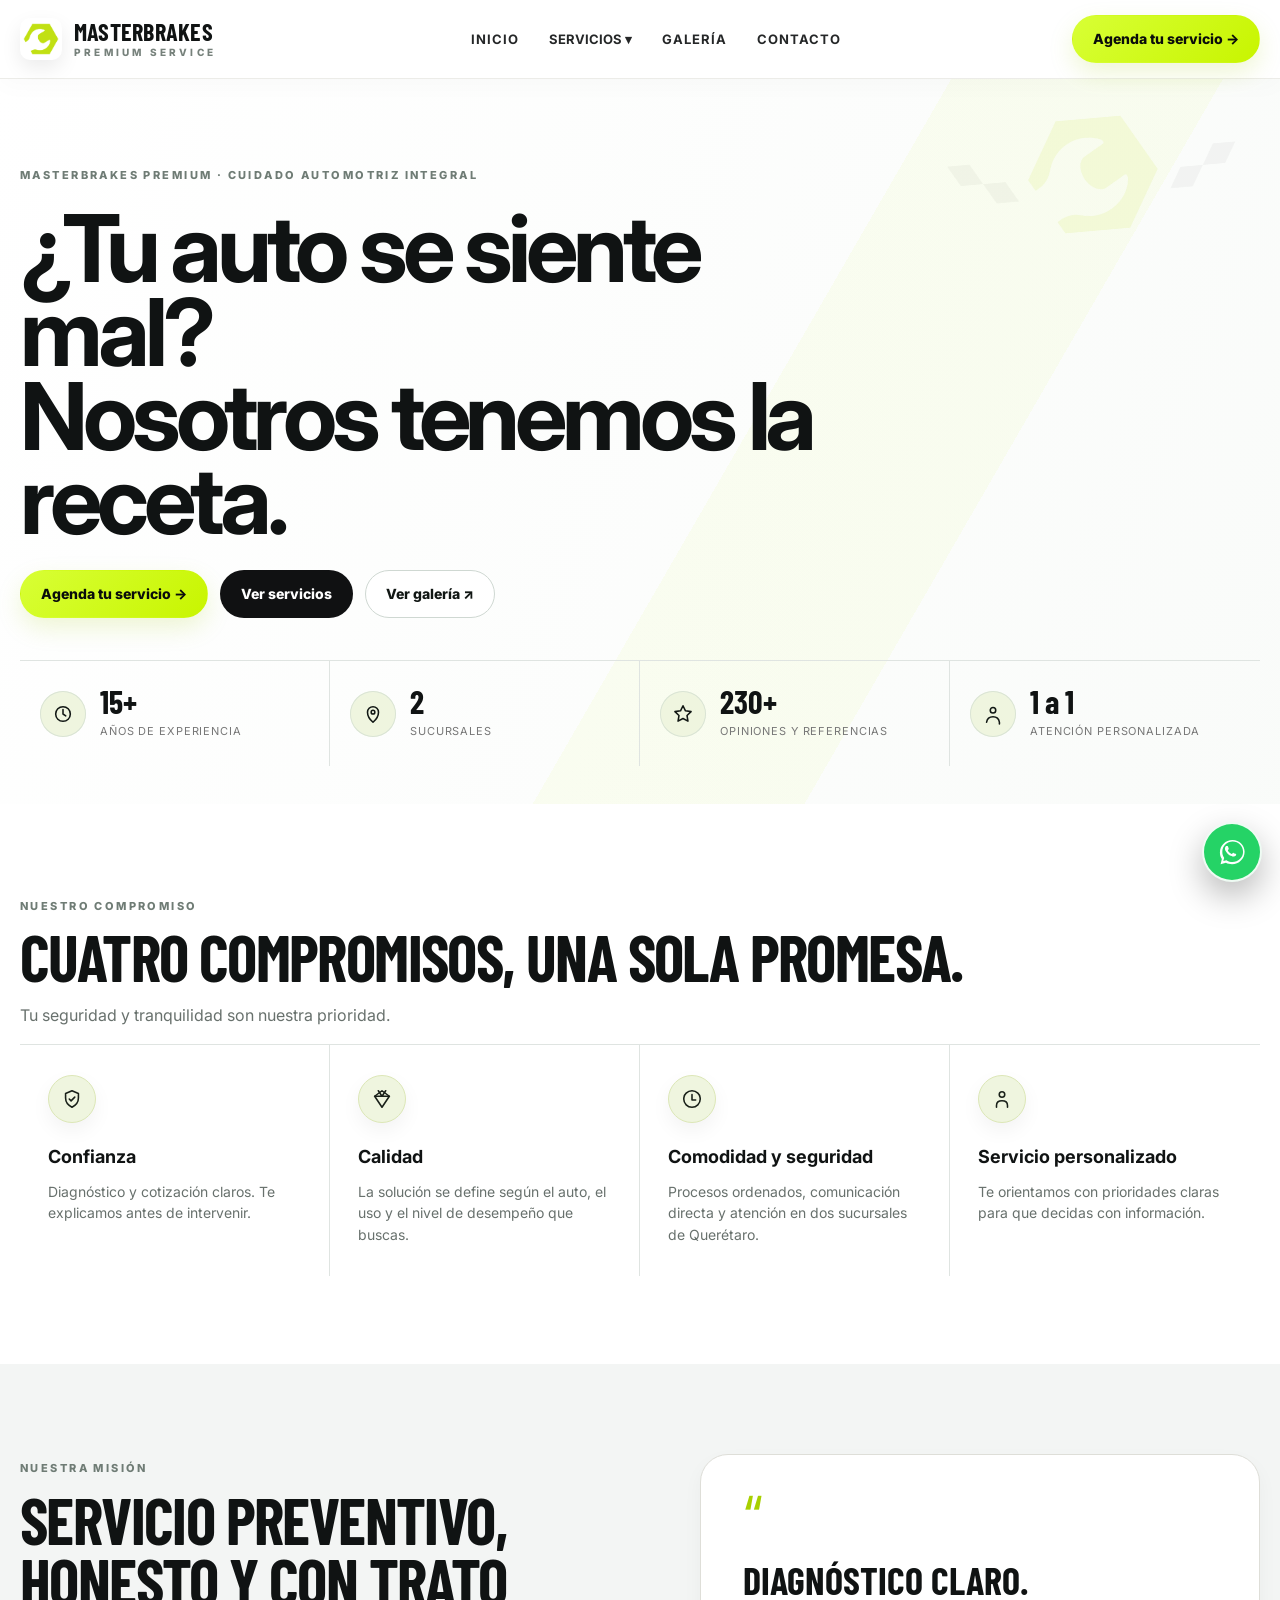
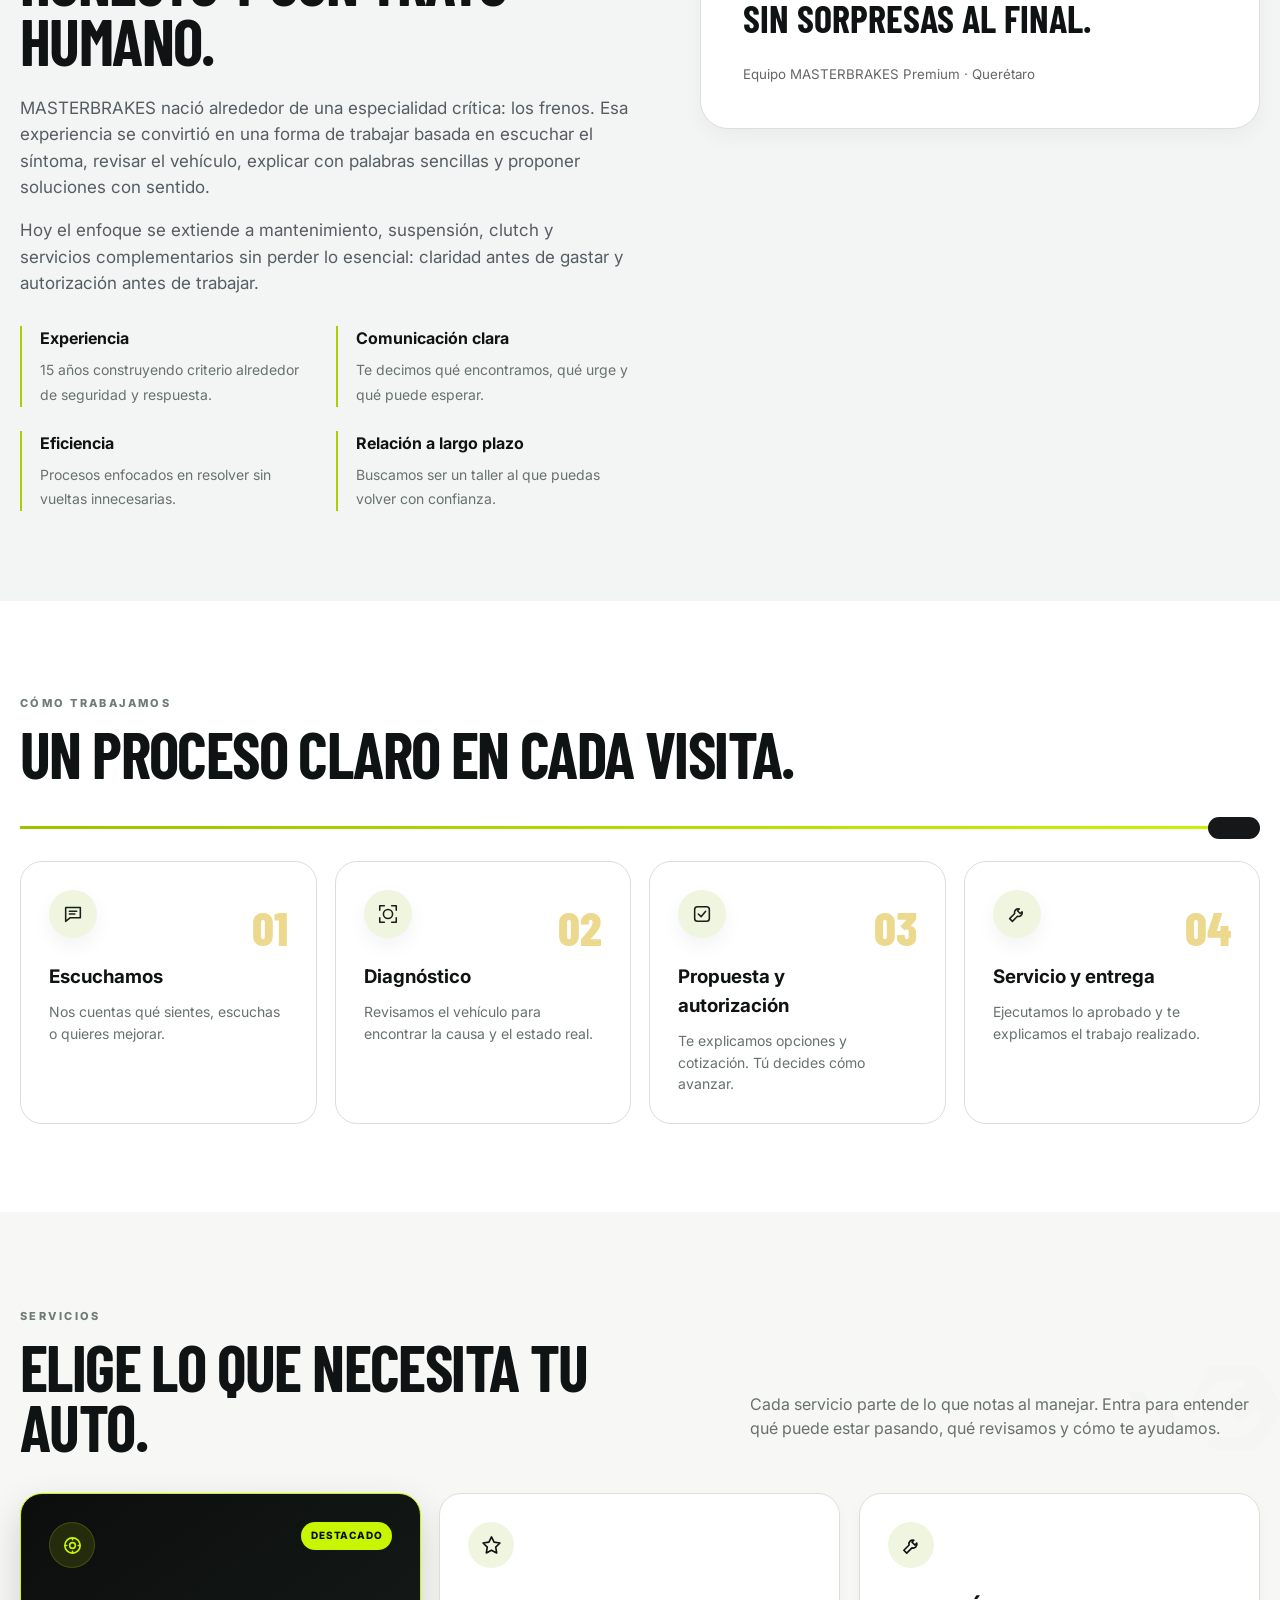
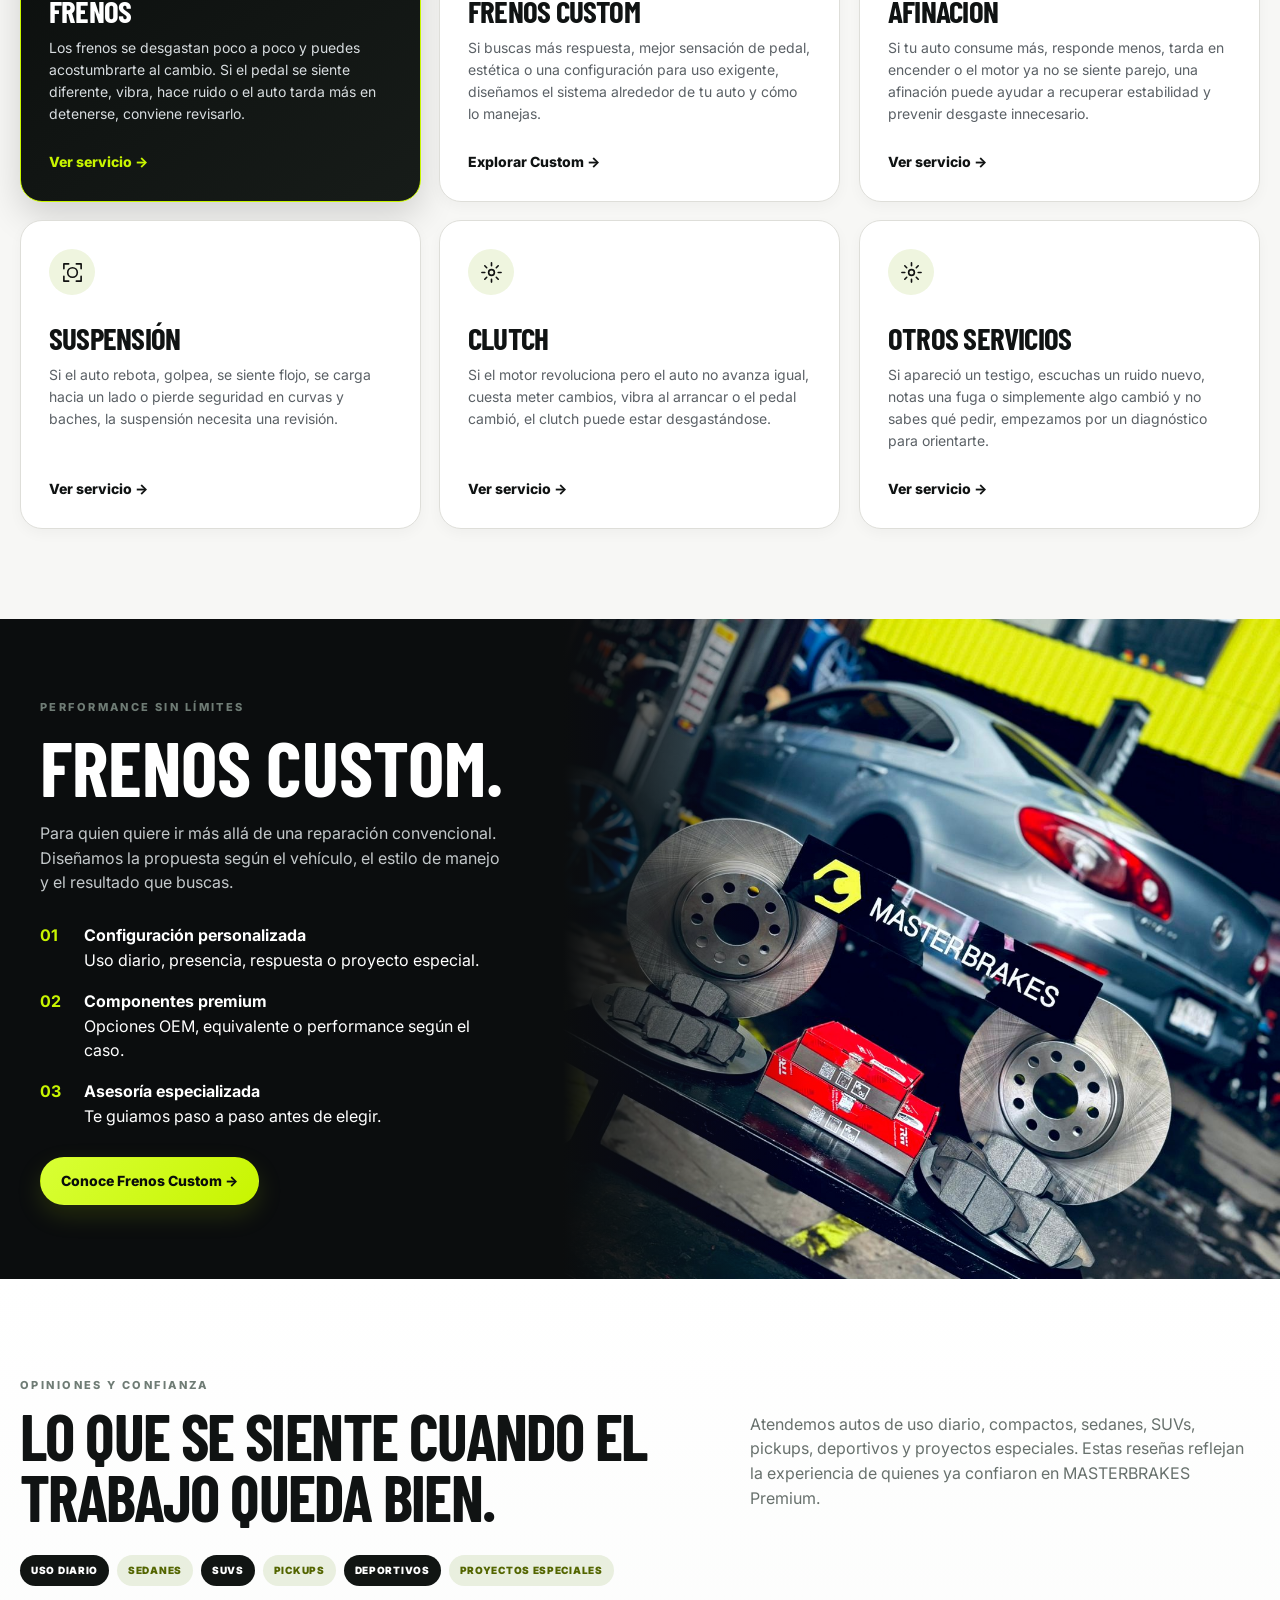
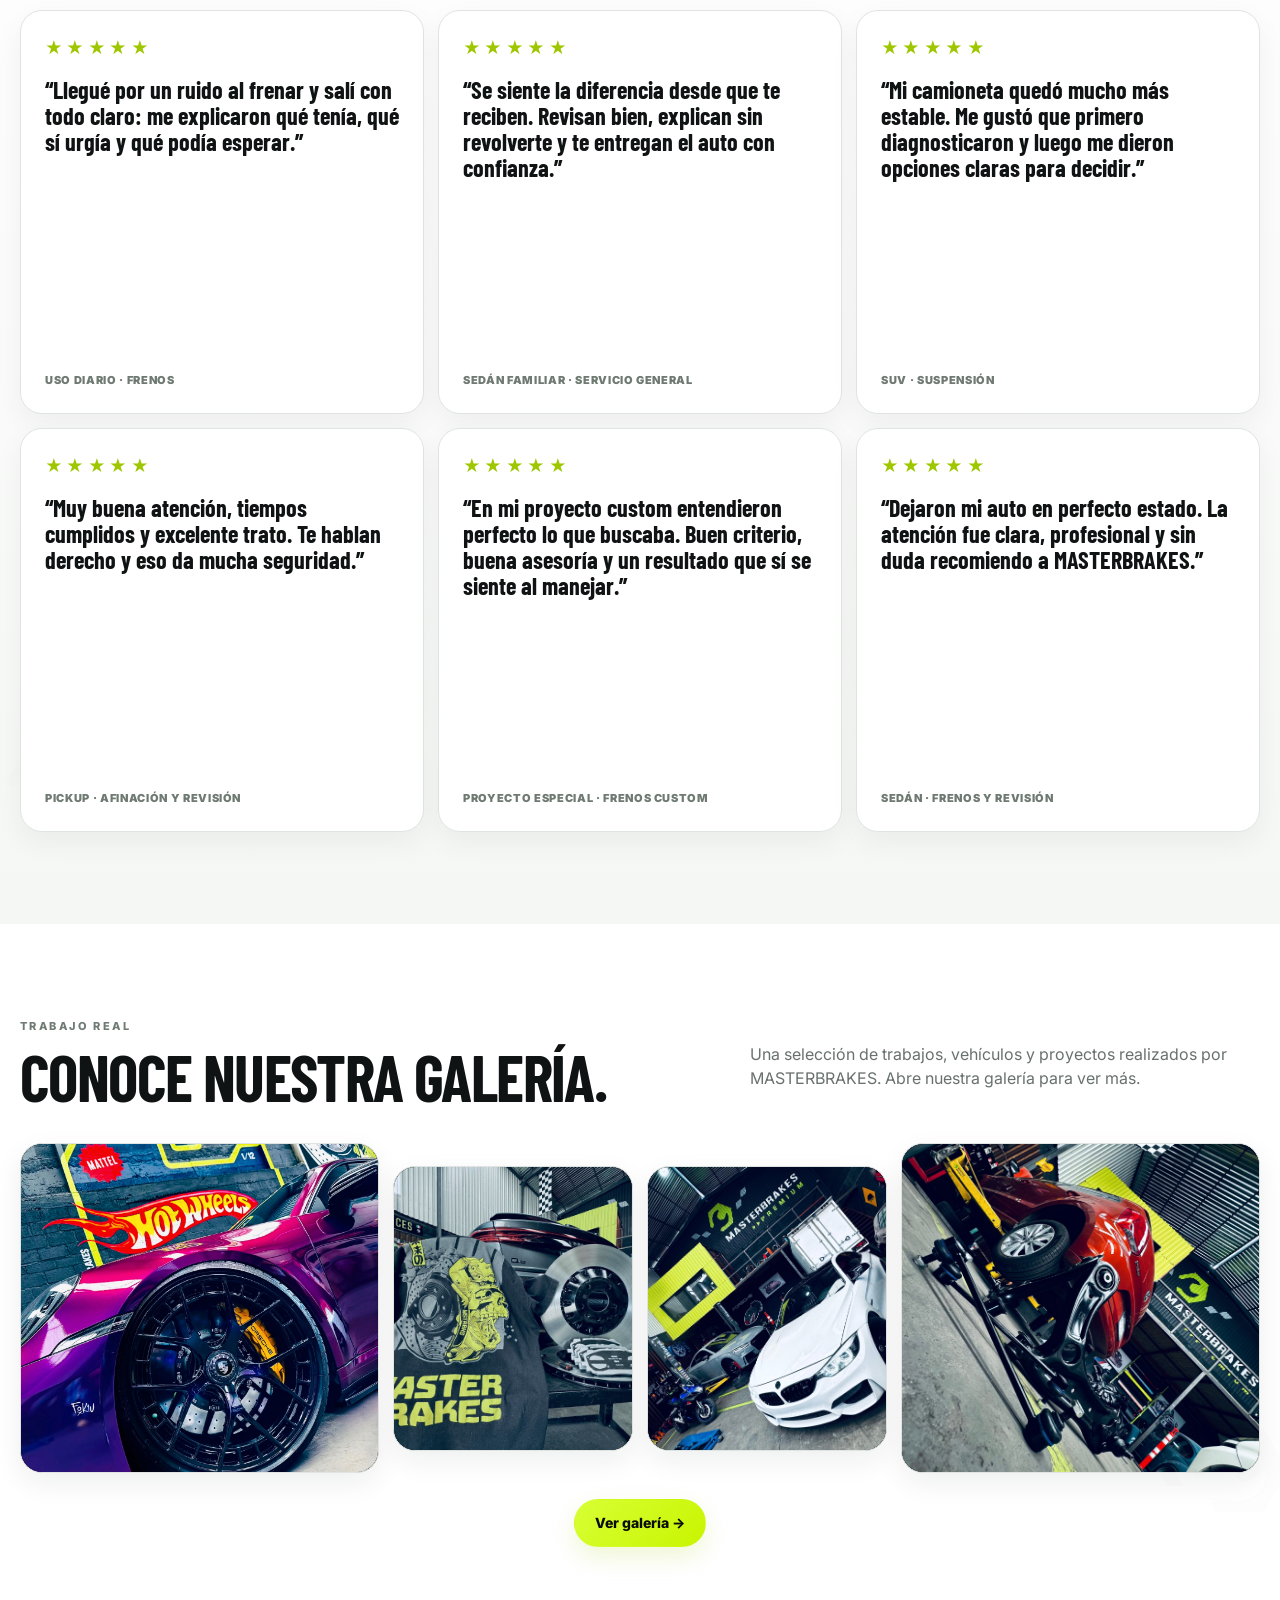
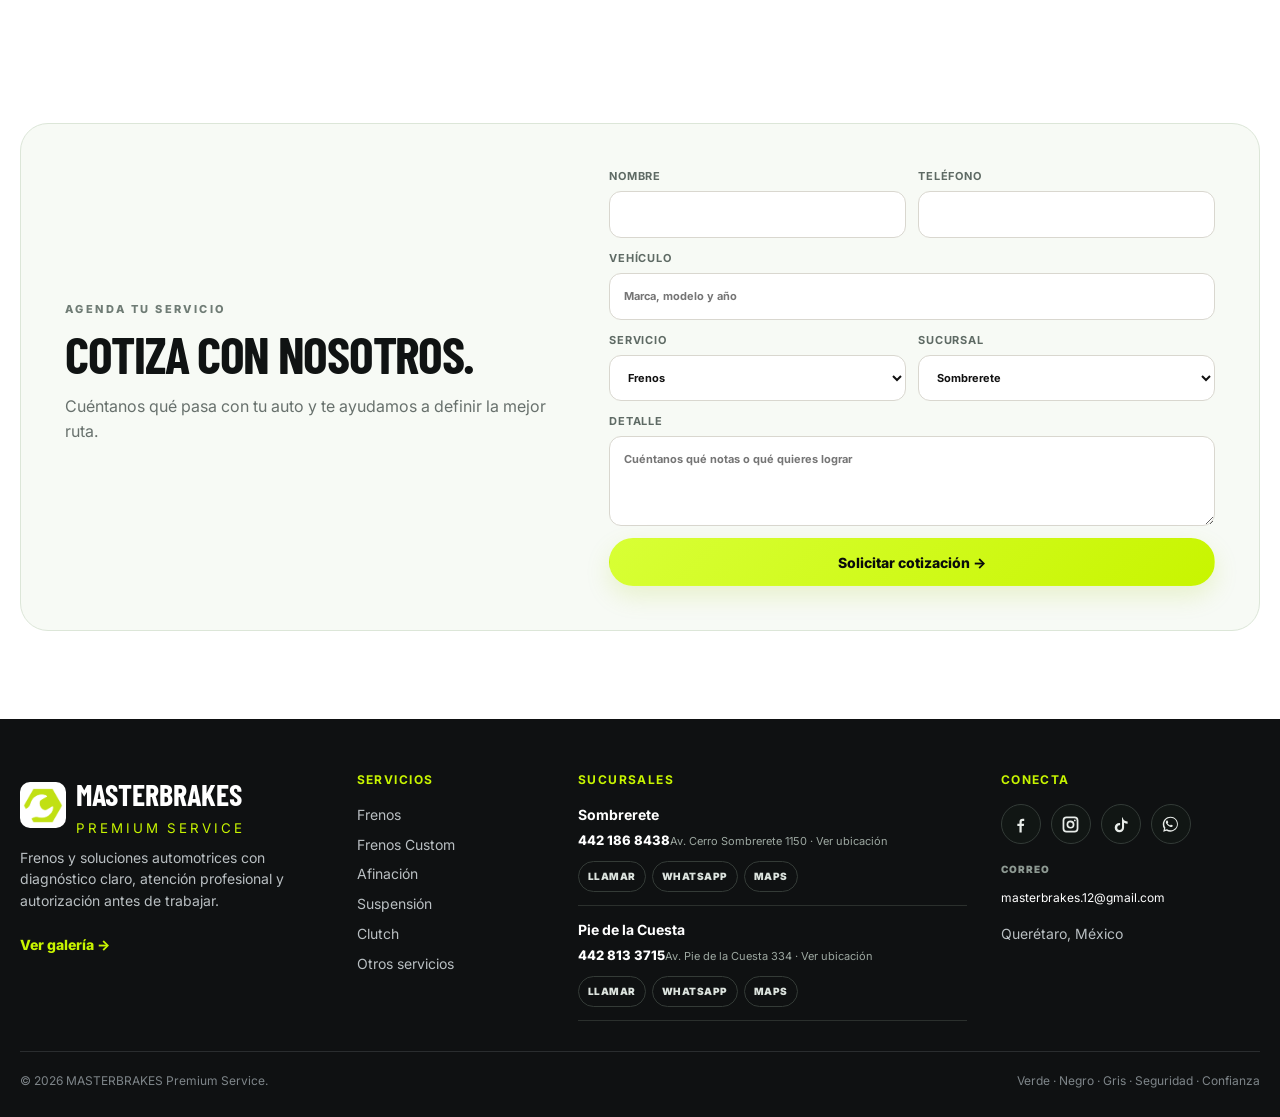
==== commit d41b7c77: "Add files via upload" ====
--- a/index.html
+++ b/index.html
@@ -1,650 +1,70 @@
-<!doctype html>
-<html lang="es-MX">
-<head>
-  <meta charset="utf-8">
-  <meta name="viewport" content="width=device-width, initial-scale=1">
-  <title>Tu taller de frenos en Querétaro | MASTERBRAKES</title>
-  <meta name="description" content="MASTERBRAKES, especialistas en frenos en Querétaro. Atención profesional, rápida y confiable para resolver problemas de frenado y devolver seguridad a tu auto. Cotiza tu servicio hoy.">
-  <meta name="keywords" content="frenos en Querétaro, soluciones de frenos, taller de frenos, taller especializado en frenos, balatas, discos de freno, calipers, diagnóstico de frenos, mantenimiento automotriz, MASTERBRAKES">
-  <meta name="robots" content="index, follow, max-image-preview:large">
-  <meta name="theme-color" content="#0e1110">
-  <meta property="og:type" content="website">
-  <meta property="og:locale" content="es_MX">
-  <meta property="og:title" content="Tu taller de frenos en Querétaro | MASTERBRAKES">
-  <meta property="og:description" content="MASTERBRAKES, especialistas en frenos en Querétaro. Atención profesional, rápida y confiable. Cotiza tu servicio hoy.">
-  <meta property="og:image" content="images/new-logo-premium.png">
-  <meta property="og:image:alt" content="MASTERBRAKES Premium">
-  <meta name="twitter:card" content="summary_large_image">
-  <meta name="twitter:title" content="Tu taller de frenos en Querétaro | MASTERBRAKES">
-  <meta name="twitter:description" content="MASTERBRAKES, especialistas en frenos en Querétaro. Atención profesional, rápida y confiable. Conoce el taller y cotiza tu servicio hoy.">
-  <meta name="twitter:image" content="images/new-logo-premium.png">
-  <link rel="icon" type="image/png" href="images/new-logo-emblem.png">
+<!DOCTYPE html>
 
-  <style>
-    :root{--bg:#070808;--panel:#0e1110;--panel2:#121514;--text:#f5f7f6;--muted:#aeb5b1;--accent:#caff00;--line:#27302b;--max:1180px;--radius:20px}
-    *{box-sizing:border-box}
-    html{scroll-behavior:smooth}
-    body{margin:0;background:radial-gradient(circle at top right,rgba(202,255,0,.06),transparent 26%),radial-gradient(circle at bottom left,rgba(255,255,255,.035),transparent 22%),var(--bg);color:var(--text);font-family:Arial,Helvetica,sans-serif;line-height:1.55;overflow-x:hidden}
-    body.intro-lock{overflow:hidden}
-    a{color:inherit;text-decoration:none}
-    img{max-width:100%;display:block}
-    button,input,select,textarea{font:inherit}
-    .container{width:min(var(--max),calc(100% - 32px));margin:auto}
-
-    .intro{position:fixed;inset:0;z-index:1000;display:grid;place-items:center;background:#0d100f;animation:introHide .8s ease 2.15s forwards}
-    .intro-logo{width:min(760px,72vw);animation:logoReveal 1.35s ease both,logoFade 1s ease 1.2s forwards;filter:drop-shadow(0 12px 34px rgba(0,0,0,.35))}
-    @keyframes logoReveal{0%{opacity:0;transform:scale(.92)}100%{opacity:1;transform:scale(1)}}
-    @keyframes logoFade{0%{opacity:1;transform:scale(1)}100%{opacity:0;transform:scale(1.08)}}
-    @keyframes introHide{to{opacity:0;visibility:hidden;pointer-events:none}}
-
-    .topbar{position:sticky;top:0;z-index:50;background:linear-gradient(90deg,rgba(8,10,9,.82),rgba(12,15,13,.92));backdrop-filter:blur(18px);border-bottom:1px solid rgba(255,255,255,.06);box-shadow:0 14px 32px rgba(0,0,0,.18)}
-    .nav{min-height:82px;display:flex;align-items:center;justify-content:space-between;gap:22px;position:relative}
-    .brand{display:flex;align-items:center;gap:12px;min-width:220px}.brand img{width:58px;height:58px;object-fit:contain;filter:drop-shadow(0 10px 24px rgba(202,255,0,.14))}.brand-copy{display:flex;flex-direction:column;line-height:1}.brand-copy strong{font-size:18px;letter-spacing:.08em}.brand-copy span{font-size:12px;letter-spacing:.36em;text-transform:uppercase;color:var(--accent);margin-top:5px}.menu-toggle{display:none;width:48px;height:48px;border:1px solid rgba(202,255,0,.35);border-radius:14px;background:rgba(255,255,255,.03);padding:0;align-items:center;justify-content:center;flex-direction:column;gap:5px;cursor:pointer}.menu-toggle span{width:21px;height:2px;background:#fff;border-radius:999px;transition:.2s}.menu-toggle.open span:nth-child(1){transform:translateY(7px) rotate(45deg)}.menu-toggle.open span:nth-child(2){opacity:0}.menu-toggle.open span:nth-child(3){transform:translateY(-7px) rotate(-45deg)}
-    .menu{display:flex;gap:23px;align-items:center;font-size:12px;font-weight:900;letter-spacing:.06em;text-transform:uppercase;flex-wrap:wrap;justify-content:flex-end}
-    .menu a{opacity:.92;position:relative}.menu a:not(.btn):after{content:"";position:absolute;left:0;bottom:-10px;width:0;height:2px;background:var(--accent);transition:.25s}.menu a:hover{color:var(--accent)}.menu a:not(.btn):hover:after{width:100%}
-    .btn{display:inline-flex;align-items:center;justify-content:center;gap:8px;padding:14px 22px;border:1px solid rgba(202,255,0,.72);font-weight:900;text-transform:uppercase;letter-spacing:.05em;font-size:12px;transition:.25s;cursor:pointer;border-radius:14px;box-shadow:0 8px 24px rgba(0,0,0,.16)}
-    .btn.primary{background:linear-gradient(135deg,#d6ff12 0%,#b7e300 100%);color:#080a08;box-shadow:0 12px 26px rgba(183,227,0,.22)}.btn.ghost{background:rgba(255,255,255,.03);border-color:rgba(202,255,0,.5)}.btn:hover{transform:translateY(-3px);box-shadow:0 14px 30px rgba(0,0,0,.22)}
-
-    .hero{min-height:780px;display:grid;align-items:center;position:relative;overflow:hidden;padding:34px 0 20px}
-    .hero:before{content:"";position:absolute;inset:0;background:radial-gradient(circle at 78% 22%,rgba(202,255,0,.16),transparent 16%),radial-gradient(circle at 18% 80%,rgba(202,255,0,.08),transparent 20%),linear-gradient(90deg,rgba(5,6,6,.92) 0%,rgba(5,6,6,.7) 38%,rgba(5,6,6,.22) 100%),url("images/hero-masterbrakes.jpg") center/cover no-repeat;filter:saturate(1.02) contrast(1.05)}
-    .hero:after{content:"";position:absolute;inset:auto 0 0;height:150px;background:linear-gradient(transparent,var(--bg))}
-    .hero-floating{position:absolute;inset:0;z-index:1;pointer-events:none;overflow:hidden}
-    .hero-orbit{position:absolute;opacity:.1;filter:drop-shadow(0 12px 28px rgba(202,255,0,.16));animation:heroFloat 16s ease-in-out infinite}
-    .hero-orbit.o1{width:180px;right:9%;top:14%;animation-delay:0s}
-    .hero-orbit.o2{width:94px;left:5%;bottom:18%;opacity:.06;animation-delay:-5s}
-    .hero-orbit.o3{width:122px;right:42%;top:11%;opacity:.05;animation-delay:-9s}
-    .hero-glow{position:absolute;border-radius:50%;filter:blur(22px);animation:glowPulse 8s ease-in-out infinite}
-    .hero-glow.g1{width:220px;height:220px;right:14%;top:24%;background:radial-gradient(circle,rgba(202,255,0,.14),transparent 68%)}
-    .hero-glow.g2{width:160px;height:160px;left:6%;bottom:16%;background:radial-gradient(circle,rgba(255,255,255,.08),transparent 70%);animation-delay:-3s}
-    .hero-line{position:absolute;height:1px;background:linear-gradient(90deg,transparent,rgba(202,255,0,.4),transparent);transform:rotate(-18deg);opacity:.28}
-    .hero-line.l1{width:360px;right:10%;bottom:18%}
-    .hero-line.l2{width:260px;left:4%;top:22%;opacity:.16}
-    @keyframes heroFloat{0%,100%{transform:translateY(0) rotate(0deg)}50%{transform:translateY(-18px) rotate(4deg)}}
-    @keyframes glowPulse{0%,100%{transform:scale(1);opacity:.88}50%{transform:scale(1.08);opacity:.45}}
-    .hero .container{position:relative;z-index:2}
-    .eyebrow,.kicker{color:var(--accent);font-weight:900;letter-spacing:.16em;text-transform:uppercase;font-size:12px}
-    h1{font-size:clamp(46px,6.2vw,84px);line-height:.92;margin:14px 0 22px;max-width:760px;letter-spacing:-.045em;text-transform:uppercase}
-    h1 span,h2 span{color:var(--accent)}
-    .lead{font-size:clamp(18px,1.9vw,23px);max-width:650px;color:#eef2ef}
-    .hero-copy{max-width:760px;padding:38px 36px;border:1px solid rgba(255,255,255,.08);border-radius:28px;background:linear-gradient(135deg,rgba(10,12,11,.8),rgba(16,20,18,.58));backdrop-filter:blur(14px);box-shadow:0 22px 60px rgba(0,0,0,.22), inset 0 1px 0 rgba(255,255,255,.04);position:relative;overflow:hidden}.hero-copy:before{content:"";position:absolute;inset:0 auto 0 0;width:4px;background:linear-gradient(180deg,var(--accent),transparent 80%)}.hero-copy:after{content:"";position:absolute;right:-80px;top:-80px;width:200px;height:200px;border-radius:50%;background:radial-gradient(circle,rgba(202,255,0,.12),transparent 70%)}.hero-actions{display:flex;gap:12px;flex-wrap:wrap;margin-top:30px;align-items:center}
-    .proofs{display:flex;flex-wrap:wrap;gap:10px;margin-top:30px}
-    .proof{border:1px solid rgba(255,255,255,.08);background:linear-gradient(135deg,rgba(255,255,255,.04),rgba(202,255,0,.05));padding:12px 14px;font-size:12px;font-weight:800;text-transform:uppercase;border-radius:14px;backdrop-filter:blur(6px)}
-
-    section{padding:90px 0}
-    .section-head{display:flex;justify-content:space-between;gap:30px;align-items:end;margin-bottom:35px;position:relative}
-    h2{font-size:clamp(36px,5vw,64px);line-height:1;margin:8px 0 0;letter-spacing:-.04em;text-transform:uppercase}
-    .section-copy{color:var(--muted);max-width:640px}
-
-    .frenos-highlight{display:grid;grid-template-columns:120px 1fr;gap:22px;align-items:center;padding:26px;border:1px solid rgba(255,255,255,.08);border-radius:24px;background:linear-gradient(135deg,rgba(14,18,16,.95) 0%,rgba(23,28,25,.95) 58%,rgba(55,70,20,.82) 100%);box-shadow:0 18px 36px rgba(0,0,0,.18)}
-    .frenos-badge{display:flex;align-items:center;justify-content:center;background:rgba(255,255,255,.03);border:1px solid rgba(255,255,255,.08);border-radius:20px;min-height:96px;padding:12px}
-    .frenos-badge img{width:100%;max-width:146px;object-fit:contain;filter:drop-shadow(0 10px 18px rgba(0,0,0,.28))}
-    .frenos-copy h3{margin:0 0 10px;font-size:28px;text-transform:uppercase;letter-spacing:-.03em}
-    .frenos-copy p{margin:0;color:#eef2ef;font-size:15px;line-height:1.68}
-    .frenos-copy strong{color:#fff}
-
-    .services-primary,.additional-services,.gallery-videos,.gallery-photos,.process,.locations{display:grid;gap:16px}
-    .services-primary{grid-template-columns:repeat(3,1fr);margin-top:22px}
-    .additional-services{grid-template-columns:repeat(4,1fr);margin-top:18px}
-    .service,.mini-service{border:1px solid var(--line);border-radius:22px;overflow:hidden;background:linear-gradient(180deg,#0d100f 0%,#0b0d0d 100%);position:relative;box-shadow:0 10px 28px rgba(0,0,0,.22)}
-    .service:before,.mini-service:before{content:"";position:absolute;inset:0 auto auto 0;width:100%;height:1px;background:linear-gradient(90deg,rgba(202,255,0,.35),rgba(202,255,0,0));pointer-events:none}
-    .service img{width:100%;height:182px;object-fit:cover;display:block}
-    .service-body{padding:22px 20px 22px}
-    .service h3,.mini-service h3{font-size:19px;line-height:1.05;margin:0 0 10px;text-transform:uppercase;letter-spacing:-.02em}
-    .service p,.mini-service p{color:var(--muted);margin:0 0 12px;font-size:14px}
-    .service .lead-copy,.mini-service .lead-copy{color:#f1f4f2;font-size:14px}
-    .service .lead-copy strong,.mini-service .lead-copy strong,.section-copy strong{color:#fff}
-    .service ul{padding:0;margin:0;list-style:none;color:#edf1ee;font-size:14px}
-    .service li{margin:8px 0;display:flex;align-items:flex-start;gap:9px}
-    .service li:before{content:"✓";color:var(--accent);font-weight:900;line-height:1.1;margin-top:1px}
-    .service.featured{border-color:#4f6119;box-shadow:0 0 0 1px rgba(202,255,0,.06) inset,0 10px 28px rgba(0,0,0,.24)}
-    .service.featured .service-body{background:linear-gradient(180deg,#101411,#0b0d0d)}
-    .service-icon,.mini-service .service-icon{width:48px;height:48px;border-radius:14px;display:inline-flex;align-items:center;justify-content:center;margin-bottom:14px;border:1px solid rgba(255,255,255,.08);background:linear-gradient(145deg,rgba(255,255,255,.06),rgba(202,255,0,.14));box-shadow:inset 0 0 0 1px rgba(202,255,0,.04)}
-    .service-icon svg,.mini-service .service-icon svg{width:24px;height:24px;display:block;stroke:currentColor;fill:none;stroke-width:1.9;stroke-linecap:round;stroke-linejoin:round}
-    .icon-suspension,.icon-afinacion,.icon-clutch{color:#d6ddd9}
-    .icon-otros{color:var(--accent)}
-    .objective{padding:12px 14px;margin-top:16px;border-left:2px solid var(--accent);background:#0a0d0c;color:#dfe4e1;font-size:13px;border-radius:0 12px 12px 0}
-    .mini-service{padding:20px 18px;min-height:260px}
-    .mini-service h3{font-size:18px}
-    .mini-service p{font-size:13px;line-height:1.58}
-    .mini-service .objective{font-size:12.5px;margin-top:12px}
-
-    .gallery-wrap{display:grid;gap:18px}
-    .gallery-videos{grid-template-columns:repeat(2,1fr)}
-    .gallery-photos{grid-template-columns:repeat(3,1fr)}
-    .gallery-card{overflow:hidden;border-radius:18px;position:relative;border:1px solid #26302a;background:linear-gradient(180deg,#101211,#121614);display:block;box-shadow:0 12px 28px rgba(0,0,0,.16)}
-    .gallery-photos .gallery-card{aspect-ratio:4/3}
-    .gallery-videos .gallery-card{aspect-ratio:16/9}
-    .gallery-card img,.gallery-card video{width:100%;height:100%;object-fit:cover;transition:.45s}
-    .gallery-card:hover img,.gallery-card:hover video{transform:scale(1.03)}
-    .gallery-card .label{position:absolute;left:14px;bottom:14px;background:rgba(0,0,0,.72);padding:7px 10px;font-size:11px;font-weight:900;text-transform:uppercase;z-index:2}
-    .gallery-videos .gallery-card .label{top:14px;bottom:auto}
-    .gallery-card video{pointer-events:auto;background:#070808}
-
-    .process{grid-template-columns:repeat(4,1fr)}
-    .step{border:1px solid #2b342e;border-top:2px solid var(--accent);padding:24px 18px 18px;border-radius:20px;position:relative;overflow:hidden;background:linear-gradient(180deg,rgba(7,8,8,.92),rgba(7,8,8,.86)),url("images/galeria-servicio.jpg") center/cover no-repeat;box-shadow:0 10px 22px rgba(0,0,0,.18)}
-    .step:nth-child(2){background:linear-gradient(180deg,rgba(7,8,8,.92),rgba(7,8,8,.86)),url("images/masterbrakes-frenos-disco-balatas.jpg") center/cover no-repeat}
-    .step:nth-child(3){background:linear-gradient(180deg,rgba(7,8,8,.92),rgba(7,8,8,.86)),url("images/masterbrakes-taller-vehiculo.jpg") center/cover no-repeat}
-    .step:nth-child(4){background:linear-gradient(180deg,rgba(7,8,8,.92),rgba(7,8,8,.86)),url("images/galeria-performance.jpg") center/cover no-repeat}
-    .step b{font-size:12px;color:var(--accent)}
-    .step h3{margin:7px 0;text-transform:uppercase}
-    .step p{color:#d4dad6;font-size:14px}
-
-    .locations{grid-template-columns:1fr 1fr;gap:18px}
-    .location{background:linear-gradient(180deg,rgba(9,11,10,.88),rgba(9,11,10,.72)),url("images/masterbrakes-queretaro-taller.jpg") center/cover no-repeat;border:1px solid rgba(255,255,255,.08);border-radius:22px;padding:28px;position:relative;overflow:hidden;box-shadow:0 12px 30px rgba(0,0,0,.18)}
-    .location:before{content:"";position:absolute;inset:0;background:linear-gradient(180deg,rgba(0,0,0,.08),rgba(0,0,0,.18));pointer-events:none}
-    .location>*{position:relative;z-index:1}
-    .location.featured{background:linear-gradient(180deg,rgba(9,11,10,.84),rgba(9,11,10,.72)),url("images/hero-masterbrakes.jpg") center/cover no-repeat;border-color:rgba(202,255,0,.4);box-shadow:0 0 0 1px rgba(202,255,0,.08) inset,0 12px 30px rgba(0,0,0,.18);transform:translateY(-3px)}
-    .badge{display:inline-block;background:var(--accent);color:#090b09;padding:6px 9px;font-size:10px;font-weight:900;letter-spacing:.1em;text-transform:uppercase}
-    .location h3{font-size:30px;text-transform:uppercase;margin:13px 0 8px}
-    .location p{color:#d0d6d2;margin:6px 0}
-    .location strong{color:#fff}
-    .loc-actions{display:flex;gap:10px;flex-wrap:wrap;margin-top:20px}.loc-actions .btn{padding:11px 14px}
-
-    .social-strip{margin-top:18px;padding:16px 18px;border:1px solid var(--line);border-radius:14px;background:var(--panel);display:flex;align-items:center;justify-content:space-between;gap:15px;flex-wrap:wrap}
-    .social-links{display:flex;gap:10px;flex-wrap:wrap}
-    .social-link{display:inline-flex;align-items:center;gap:8px;padding:9px 12px;border:1px solid #313a34;font-size:12px;font-weight:900;text-transform:uppercase}
-    .social-link:hover{border-color:var(--accent);color:var(--accent)}
-    .social-icon{width:18px;height:18px;fill:currentColor;flex:0 0 18px}
-    .social-icon.instagram,.social-icon.tiktok{fill:none;stroke:currentColor;stroke-width:1.9;stroke-linecap:round;stroke-linejoin:round}
-    .social-icon.tiktok .fill{fill:currentColor;stroke:none}
-
-    .wa{position:fixed;right:24px;bottom:24px;z-index:60}
-    .wa a{position:relative;display:inline-flex;align-items:center;gap:10px;min-width:154px;height:64px;padding:0 23px 0 12px;border:0;border-radius:999px;background:var(--accent);color:#070908;font-size:15px;font-weight:900;letter-spacing:.01em;text-transform:none;box-shadow:0 14px 34px rgba(0,0,0,.42),0 0 0 1px rgba(202,255,0,.12);transition:transform .2s ease,box-shadow .2s ease}
-    .wa a:hover{transform:translateY(-3px) scale(1.015);box-shadow:0 18px 42px rgba(0,0,0,.5),0 0 0 1px rgba(202,255,0,.22)}
-    .wa .wa-badge{width:42px;height:42px;border-radius:50%;display:grid;place-items:center;background:#080a09;color:var(--accent);box-shadow:inset 0 0 0 1px rgba(255,255,255,.08)}
-    .wa .wa-icon{width:22px;height:22px;fill:currentColor}
-    .wa .wa-label{line-height:1;white-space:nowrap}
-
-    .faq{display:grid;gap:10px;max-width:950px}
-    .faq details{border:1px solid var(--line);background:#0c0f0e;border-radius:14px;padding:0 18px}
-    .faq summary{cursor:pointer;list-style:none;padding:18px 0;font-weight:900;text-transform:uppercase;font-size:13px}
-    .faq summary::-webkit-details-marker{display:none}
-    .faq summary:after{content:"+";float:right;color:var(--accent);font-size:20px}
-    .faq details[open] summary:after{content:"–"}
-    .faq p{color:var(--muted);margin:0 0 18px}
-
-    .cta{border:1px solid var(--accent);background:linear-gradient(90deg,#0d110d,#111611);border-radius:24px;padding:42px;display:flex;justify-content:space-between;gap:25px;align-items:center}
-    .cta h2{font-size:clamp(30px,4vw,52px)}
-    .quote-form{background:linear-gradient(90deg,rgba(9,11,10,.97),rgba(9,11,10,.86)),url("images/fondo-cotizacion-2.jpg") center/cover;border:1px solid #2a342d;border-radius:24px;padding:30px}
-    .form-grid{display:grid;grid-template-columns:repeat(2,1fr);gap:16px}
-    .field{display:flex;flex-direction:column;gap:7px}
-    .field.full{grid-column:1/-1}
-    .field label{font-size:11px;font-weight:900;letter-spacing:.12em;text-transform:uppercase;color:#cbd1cd}
-    .field input,.field select,.field textarea{width:100%;background:#070908;color:#fff;border:1px solid #303932;padding:14px 15px;border-radius:10px;outline:none}
-    .field input:focus,.field select:focus,.field textarea:focus{border-color:var(--accent)}
-    .field textarea{min-height:110px;resize:vertical}
-    .quote-live{margin:18px 0;padding:15px 17px;border:1px solid #29322d;background:#0a0d0c;border-radius:12px}
-    .quote-live strong{display:block;color:var(--accent);font-size:12px;text-transform:uppercase;letter-spacing:.08em}
-    .quote-live em{display:block;color:#d7ddd9;font-style:normal;margin-top:4px}
-    .quote-actions{display:flex;gap:12px;align-items:center;flex-wrap:wrap}
-    .form-note{color:var(--muted);font-size:12px}
-
-    footer{padding:40px 0 100px;border-top:1px solid var(--line);color:var(--muted)}
-    .footer-grid{display:flex;justify-content:space-between;gap:30px;align-items:center}
-    .footer-brand{display:flex;align-items:center;gap:12px}.footer-brand img{width:52px;height:52px;object-fit:contain}.footer-grid .brand-copy strong{font-size:18px}.footer-grid .brand-copy span{font-size:12px}
-    .footer-social{display:flex;gap:10px;align-items:center}
-
-    @media(max-width:1100px){
-      .container{width:min(var(--max),calc(100% - 28px))}
-      .menu{gap:14px;font-size:10px}
-      .section-head{align-items:flex-start;flex-direction:column}
-      .services-primary,.additional-services{grid-template-columns:1fr 1fr}
-      .gallery-photos{grid-template-columns:1fr 1fr}
-      .gallery-videos{grid-template-columns:1fr 1fr}
-      .locations{grid-template-columns:1fr}
-      .process{grid-template-columns:1fr 1fr}
-      .hero-copy{max-width:720px}
-    }
-
-    @media(max-width:900px){
-      .menu-toggle{display:inline-flex}
-      .menu{position:absolute;top:calc(100% + 10px);left:0;right:0;display:flex;flex-direction:column;align-items:stretch;gap:0;padding:10px;border:1px solid rgba(255,255,255,.08);border-radius:18px;background:rgba(9,11,10,.98);box-shadow:0 22px 50px rgba(0,0,0,.35);opacity:0;transform:translateY(-10px);pointer-events:none;transition:.22s;z-index:80}
-      .menu.open{opacity:1;transform:translateY(0);pointer-events:auto}
-      .menu a{padding:14px 12px;border-radius:12px}
-      .menu a.btn{margin-top:8px}
-      .nav{min-height:74px}
-      .hero{min-height:680px;padding:28px 0 22px}
-      .hero-copy{max-width:100%;padding:30px 26px}
-      h1{font-size:clamp(44px,8vw,66px)}
-      .lead{font-size:18px;max-width:100%}
-      .proofs{gap:8px}
-      .frenos-highlight{grid-template-columns:1fr;padding:22px}
-      .frenos-badge{max-width:120px}
-      .services-primary,.additional-services,.gallery-videos,.gallery-photos,.locations,.process{grid-template-columns:1fr}
-      .gallery-videos .gallery-card,.gallery-photos .gallery-card{aspect-ratio:auto;min-height:220px}
-      .cta{padding:30px;display:block}
-      .cta .btn{margin-top:18px}
-      .form-grid{grid-template-columns:1fr}
-      .field.full{grid-column:auto}
-      .footer-grid{align-items:flex-start;flex-direction:column}
-    }
-
-    @media(max-width:640px){
-      .container{width:min(var(--max),calc(100% - 22px))}
-      .nav{min-height:66px}
-      .brand{min-width:auto;gap:9px}
-      .brand img{width:44px;height:44px}
-      .brand-copy strong{font-size:14px;letter-spacing:.06em}
-      .brand-copy span{font-size:9px;letter-spacing:.24em}
-      .menu-toggle{width:44px;height:44px}
-      .hero{min-height:620px;padding:22px 0 18px}
-      .hero:before{background:radial-gradient(circle at 76% 18%,rgba(202,255,0,.14),transparent 18%),linear-gradient(180deg,rgba(5,6,6,.78),rgba(5,6,6,.94)),url("images/masterbrakes-taller-vehiculo.jpg") center/cover}
-      .hero-copy{padding:24px 18px;border-radius:22px}
-      h1{font-size:clamp(38px,12vw,52px);line-height:.96}
-      .eyebrow,.kicker{font-size:10px;letter-spacing:.12em}
-      .lead{font-size:16px;line-height:1.55}
-      .hero-orbit.o1{width:88px;right:3%;top:12%}
-      .hero-orbit.o2{width:58px;left:2%;bottom:15%}
-      .hero-orbit.o3{display:none}
-      .hero-glow.g1{width:140px;height:140px;right:6%;top:18%}
-      .hero-glow.g2{display:none}
-      section{padding:54px 0}
-      .section-head{display:block;margin-bottom:26px}
-      .section-copy{max-width:none}
-      .hero-actions,.loc-actions,.quote-actions{flex-direction:column;align-items:stretch}
-      .hero-actions .btn,.loc-actions .btn,.quote-actions .btn{width:100%}
-      .proofs{display:grid;grid-template-columns:1fr 1fr}
-      .proof{text-align:center;font-size:10px;padding:10px 8px}
-      .frenos-highlight{padding:18px}
-      .frenos-copy h3{font-size:24px}
-      .frenos-copy p{font-size:14px}
-      .service img{height:175px}
-      .service-body{padding:20px 18px}
-      .mini-service{padding:18px}
-      .gallery-wrap{gap:14px}
-      .gallery-videos .gallery-card,.gallery-photos .gallery-card{min-height:200px}
-      .quote-form{padding:20px}
-      .field input,.field select,.field textarea{font-size:16px}
-      .wa{right:10px;bottom:10px}
-      .wa a{min-width:136px;height:54px;padding:0 16px 0 10px}
-      .wa .wa-badge{width:36px;height:36px}
-      .wa .wa-icon{width:18px;height:18px}
-      .intro-logo{width:86vw}
-    }
-
-    @media(max-width:420px){
-      h1{font-size:36px}
-      .lead{font-size:15.5px}
-      .proofs{grid-template-columns:1fr}
-      .gallery-videos .gallery-card,.gallery-photos .gallery-card{min-height:185px}
-      .location,.quote-form,.step,.service,.mini-service{border-radius:18px}
-      .cta{padding:24px 18px}
-      .social-strip{padding:14px}
-    }
-  </style>
-
-  <script type="application/ld+json">
-  {
-    "@context":"https://schema.org",
-    "@type":"AutoRepair",
-    "name":"MASTERBRAKES",
-    "description":"MASTERBRAKES, especialistas en frenos en Querétaro. Atención profesional, rápida y confiable para tu vehículo.",
-    "areaServed":"Querétaro, Querétaro, México",
-    "sameAs":["https://www.facebook.com/masterbrakes/"],
-    "department":[
-      {"@type":"AutoRepair","name":"MASTERBRAKES Sombrerete","telephone":"+52 442 813 3715","address":{"@type":"PostalAddress","streetAddress":"Av. Cerro Sombrerete 1150","addressLocality":"Santiago de Querétaro","addressRegion":"QRO","postalCode":"76125","addressCountry":"MX"}},
-      {"@type":"AutoRepair","name":"MASTERBRAKES Pie de la Cuesta","telephone":"+52 442 186 8438","address":{"@type":"PostalAddress","streetAddress":"Av. Pie de la Cuesta 334","addressLocality":"Santiago de Querétaro","addressRegion":"QRO","postalCode":"76148","addressCountry":"MX"}}
-    ]
-  }
-  </script>
-  <script type="application/ld+json">
-  {"@context":"https://schema.org","@type":"FAQPage","mainEntity":[
-    {"@type":"Question","name":"¿Por qué mi auto vibra al frenar?","acceptedAnswer":{"@type":"Answer","text":"La vibración puede relacionarse con el estado de discos, balatas u otros componentes. Lo recomendable es revisar el sistema para identificar la causa y atenderla antes de que avance el desgaste."}},
-    {"@type":"Question","name":"¿Por qué mis frenos hacen ruido?","acceptedAnswer":{"@type":"Answer","text":"Un ruido puede aparecer por desgaste, condición de balatas, discos u otros componentes. Un diagnóstico permite determinar qué necesita el vehículo."}},
-    {"@type":"Question","name":"¿Por qué el pedal de freno se siente diferente?","acceptedAnswer":{"@type":"Answer","text":"Cambios en la sensación del pedal son una señal para revisar el sistema de frenado y determinar la causa antes de continuar con el uso normal del vehículo."}},
-    {"@type":"Question","name":"¿Cuándo conviene revisar la suspensión?","acceptedAnswer":{"@type":"Answer","text":"Cuando aparecen vibraciones, ruidos, desgaste irregular de las llantas o pérdida de estabilidad. Revisarla oportunamente ayuda a detectar desgaste en sus componentes."}},
-    {"@type":"Question","name":"¿Qué hace una afinación?","acceptedAnswer":{"@type":"Answer","text":"Una afinación ayuda a conservar el buen funcionamiento del motor y detectar oportunamente componentes que requieren atención. El mantenimiento preventivo puede ayudar a evitar fallas y pérdida de rendimiento."}},
-    {"@type":"Question","name":"¿Qué señales indican desgaste del clutch?","acceptedAnswer":{"@type":"Answer","text":"Dificultades para cambiar velocidades, vibraciones o pérdida de respuesta pueden aparecer cuando el clutch presenta desgaste y requiere revisión."}},
-    {"@type":"Question","name":"¿Atienden otros problemas del vehículo?","acceptedAnswer":{"@type":"Answer","text":"Sí. MASTERBRAKES puede revisar tu caso y orientarte sobre la solución adecuada, desde mantenimiento preventivo hasta reparaciones y mejoras especializadas."}},
-    {"@type":"Question","name":"¿Cómo puedo cotizar?","acceptedAnswer":{"@type":"Answer","text":"Puedes llenar el formulario con los datos de tu vehículo, elegir sucursal y servicio y enviarlo directamente por WhatsApp."}}
-  ]}
-  </script>
-</head>
-<body class="intro-lock">
-
-  <!-- Pantalla inicial con el nuevo logo -->
-  <div class="intro" aria-hidden="true">
-    <img class="intro-logo" src="images/new-logo-premium.png" alt="MASTERBRAKES Premium">
-  </div>
-
-  <header class="topbar">
-    <div class="container nav">
-      <a class="brand" href="#inicio" aria-label="MASTERBRAKES inicio"><img src="images/new-logo-emblem.png" alt="MASTERBRAKES"><div class="brand-copy"><strong>MASTERBRAKES</strong><span>Premium</span></div></a>
-      <button class="menu-toggle" id="menuToggle" aria-label="Abrir menú" aria-expanded="false" aria-controls="mainMenu"><span></span><span></span><span></span></button>
-      <nav class="menu" id="mainMenu" aria-label="Navegación principal">
-        <a href="#servicios">Servicios</a>
-        <a href="#galeria">Galería</a>
-        <a href="#proceso">Proceso</a>
-        <a href="#faq">FAQ</a>
-        <a href="#sucursales">Sucursales</a>
-        <a class="btn primary" href="#cotiza">Cotiza ya ↗</a>
-      </nav>
-    </div>
-  </header>
-
-  <main id="inicio">
-    <section class="hero">
-      <div class="hero-floating" aria-hidden="true">
-        <img class="hero-orbit o1" src="images/new-logo-emblem.png" alt="">
-        <img class="hero-orbit o2" src="images/new-logo-emblem.png" alt="">
-        <img class="hero-orbit o3" src="images/new-logo-emblem.png" alt="">
-        <span class="hero-glow g1"></span>
-        <span class="hero-glow g2"></span>
-        <span class="hero-line l1"></span>
-        <span class="hero-line l2"></span>
-      </div>
-      <div class="container">
-        <div class="hero-copy">
-          <div class="eyebrow">MASTERBRAKES QUERÉTARO</div>
-          <h1>Tu taller de<br><span>frenos</span> en<br>Querétaro.</h1>
-          <p class="lead">Brindamos <strong>atención profesional, rápida y confiable</strong> para resolver ruidos, vibraciones o pérdida de frenado. En MASTERBRAKES cuidamos tu seguridad con soluciones precisas para que tu auto vuelva a frenar como debe. <strong>Cotiza hoy.</strong></p>
-          <div class="hero-actions">
-            <a class="btn primary" href="https://wa.me/524421868438?text=Hola%20MASTERBRAKES,%20quiero%20cotizar%20mis%20frenos." target="_blank" rel="noopener">Cotiza ya ↗</a>
-            <a class="btn ghost" href="#servicios">Ver servicios</a>
-          </div>
-          <div class="proofs">
-            <span class="proof">Especialistas en frenos</span>
-            <span class="proof">Atención profesional</span>
-            <span class="proof">Respuesta rápida y precisa</span>
-            <span class="proof">Querétaro</span>
-          </div>
-        </div>
-      </div>
-    </section>
-
-    <section id="servicios">
-      <div class="container">
-        <div class="section-head">
-          <div><div class="kicker">Servicios de frenos</div><h2>La solución que tu auto necesita.</h2></div>
-          <p class="section-copy">Conoce nuestras líneas de servicio para tu sistema de frenado. <strong>Te orientamos desde el cambio de balatas y discos hasta soluciones premium y performance</strong>, además de otros servicios automotrices para mantener tu vehículo en excelente estado.</p>
-        </div>
-
-        <div class="frenos-highlight">
-          <div class="frenos-badge"><img src="images/new-logo-icon.png" alt="Ícono de la marca MASTERBRAKES" loading="lazy"></div>
-          <div class="frenos-copy">
-            <h3>Frenos</h3>
-            <p><strong>Seguridad en cada trayecto.</strong> El sistema de frenos es uno de los componentes más importantes de tu vehículo. Un <strong>mantenimiento adecuado de balatas, discos y líquido de frenos</strong> ayuda a conservar una respuesta de frenado eficiente y a prevenir <strong>desgaste prematuro, ruidos, vibraciones</strong> y situaciones de riesgo. <strong>Objetivo:</strong> brindarte mayor seguridad, confianza y respuesta al momento de frenar.</p>
-          </div>
-        </div>
-
-        <div class="services-primary">
-          <article class="service featured">
-            <img src="images/masterbrakes-frenos-disco-balatas.jpg" alt="Discos y balatas de freno MASTERBRAKES" loading="lazy">
-            <div class="service-body">
-              <h3>Street</h3>
-              <p class="lead-copy"><strong>Frenado confiable para el día a día.</strong></p>
-              <p>Ideal para quien busca un servicio funcional, seguro y bien ejecutado para uso cotidiano.</p>
-              <ul>
-                <li>Revisión del sistema de frenado</li>
-                <li>Cambio de balatas y discos</li>
-                <li>Líquido y componentes de freno</li>
-              </ul>
-            </div>
-          </article>
-          <article class="service">
-            <img src="images/masterbrakes-taller-vehiculo.jpg" alt="Vehículo atendido en taller MASTERBRAKES" loading="lazy">
-            <div class="service-body">
-              <h3>Premium</h3>
-              <p class="lead-copy"><strong>Mayor nivel de componentes y atención para tu vehículo.</strong></p>
-              <p>Enfoque pensado para quienes desean un servicio más completo, con mejor configuración y mayor detalle técnico.</p>
-              <ul><li>Diagnóstico integral</li><li>Componentes de mayor especificación</li><li>Configuración orientada a seguridad y respuesta</li></ul>
-            </div>
-          </article>
-          <article class="service">
-            <img src="images/masterbrakes-caliper-performance.jpg" alt="Caliper de performance MASTERBRAKES" loading="lazy">
-            <div class="service-body">
-              <h3>Custom</h3>
-              <p class="lead-copy"><strong>Mejora y personaliza el sistema de frenado de tu auto.</strong></p>
-              <p>La opción para quienes quieren un sistema con presencia visual, upgrades y una respuesta más especializada.</p>
-              <ul><li>Pintura de calipers</li><li>Discos perforados y upgrades</li><li>Conversiones y sistemas Big Brake</li></ul>
-            </div>
-          </article>
-        </div>
-
-        <div class="additional-services" aria-label="Servicios adicionales">
-          <article class="mini-service">
-            <div class="service-icon icon-suspension" aria-hidden="true">
-              <svg viewBox="0 0 24 24"><path d="M9 4.5h6"></path><path d="M9 19.5h6"></path><path d="M9 7.5h6"></path><path d="M9 16.5h6"></path><path d="M9 10.5h6"></path><path d="M9 13.5h6"></path><path d="M10 4.5v15"></path><path d="M14 4.5v15"></path></svg>
-            </div><h3>Suspensión</h3><p class="lead-copy">Estabilidad, comodidad y seguridad.</p>
-            <p>La suspensión mantiene el vehículo estable y ayuda a absorber las irregularidades del camino. Revisarla oportunamente permite detectar desgaste en sus componentes y prevenir vibraciones, ruidos, desgaste irregular de las llantas y pérdida de estabilidad.</p>
-            <div class="objective"><strong>Objetivo:</strong> mantener una conducción estable, cómoda y segura.</div>
-          </article>
-          <article class="mini-service">
-            <div class="service-icon icon-afinacion" aria-hidden="true">
-              <svg viewBox="0 0 24 24"><path d="M13 6l5 5"></path><path d="M11 8l5 5"></path><path d="M4.5 19.5l5.2-1.4 8.4-8.4-3.8-3.8-8.4 8.4z"></path><path d="M14 4l2-2"></path></svg>
-            </div><h3>Afinación</h3><p class="lead-copy">Mantenimiento para mantener tu vehículo en forma.</p>
-            <p>Una afinación ayuda a conservar el buen funcionamiento del motor y detectar oportunamente componentes que requieren atención. Realizarla de manera preventiva puede ayudar a evitar fallas, consumo innecesario de combustible y pérdida de rendimiento.</p>
-            <div class="objective"><strong>Objetivo:</strong> mantener un funcionamiento eficiente y confiable.</div>
-          </article>
-          <article class="mini-service">
-            <div class="service-icon icon-clutch" aria-hidden="true">
-              <svg viewBox="0 0 24 24"><circle cx="12" cy="12" r="5"></circle><path d="M12 2.8v3"></path><path d="M12 18.2v3"></path><path d="M21.2 12h-3"></path><path d="M5.8 12h-3"></path><path d="M18.4 5.6l-2.1 2.1"></path><path d="M7.7 16.3l-2.1 2.1"></path><path d="M18.4 18.4l-2.1-2.1"></path><path d="M7.7 7.7 5.6 5.6"></path></svg>
-            </div><h3>Clutch</h3><p class="lead-copy">Respuesta y funcionamiento correcto.</p>
-            <p>El clutch permite transmitir correctamente la potencia del motor hacia la transmisión. Cuando presenta desgaste pueden aparecer dificultades para cambiar velocidades, vibraciones o pérdida de respuesta.</p>
-            <div class="objective"><strong>Objetivo:</strong> conservar un cambio de velocidades suave, preciso y confiable.</div>
-          </article>
-          <article class="mini-service">
-            <div class="service-icon icon-otros" aria-hidden="true">
-              <svg viewBox="0 0 24 24"><path d="M4.5 8.5h15"></path><path d="M7.5 8.5v-2h9v2"></path><path d="M6.5 8.5v10h11v-10"></path><path d="M9 12h6"></path><path d="M9 15h4"></path></svg>
-            </div><h3>Otros servicios</h3><p class="lead-copy">Soluciones para las necesidades de tu vehículo.</p>
-            <p>Cada vehículo tiene diferentes necesidades de mantenimiento y reparación. En MASTERBRAKES podemos revisar tu caso y orientarte sobre la solución adecuada, desde mantenimiento preventivo hasta reparaciones y mejoras especializadas.</p>
-            <div class="objective"><strong>Objetivo:</strong> encontrar la solución adecuada para tu vehículo, sin complicaciones.</div>
-          </article>
-        </div>
-      </div>
-    </section>
-
-    <section id="galeria">
-      <div class="container">
-        <div class="section-head">
-          <div><div class="kicker">Nuestro trabajo</div><h2>Calidad que puedes ver.</h2></div>
-          <a class="btn" href="https://galeria-masterbrakers.vercel.app/" target="_blank" rel="noopener">Ver galería completa ↗</a>
-        </div>
-        <div class="gallery-wrap">
-          <div class="gallery-videos">
-            <div class="gallery-card"><video controls muted loop playsinline preload="metadata" poster="images/masterbrakes-caliper-performance.jpg"><source src="videos/masterbrakes-video-1.mp4" type="video/mp4">Tu navegador no puede reproducir este video.</video><span class="label">Video · Trabajo</span></div>
-            <div class="gallery-card"><video controls muted loop playsinline preload="metadata" poster="images/masterbrakes-queretaro-taller.jpg"><source src="videos/masterbrakes-video-2.mp4" type="video/mp4">Tu navegador no puede reproducir este video.</video><span class="label">Video · Instalaciones</span></div>
-          </div>
-          <div class="gallery-photos">
-            <a class="gallery-card" href="images/masterbrakes-taller-vehiculo.jpg" target="_blank"><img src="images/masterbrakes-taller-vehiculo.jpg" alt="Taller MASTERBRAKES y vehículo en servicio" loading="lazy"><span class="label">Taller</span></a>
-            <a class="gallery-card" href="images/masterbrakes-frenos-disco-balatas.jpg" target="_blank"><img src="images/masterbrakes-frenos-disco-balatas.jpg" alt="Discos y balatas MASTERBRAKES" loading="lazy"><span class="label">Frenos</span></a>
-            <a class="gallery-card" href="images/masterbrakes-caliper-performance.jpg" target="_blank"><img src="images/masterbrakes-caliper-performance.jpg" alt="Caliper de performance" loading="lazy"><span class="label">Performance</span></a>
-            <a class="gallery-card" href="images/masterbrakes-queretaro-taller.jpg" target="_blank"><img src="images/masterbrakes-queretaro-taller.jpg" alt="Instalaciones MASTERBRAKES Querétaro" loading="lazy"><span class="label">Querétaro</span></a>
-            <a class="gallery-card" href="images/galeria-performance.jpg" target="_blank"><img src="images/galeria-performance.jpg" alt="Sistema de frenos performance MASTERBRAKES" loading="lazy"><span class="label">Custom</span></a>
-            <a class="gallery-card" href="images/galeria-servicio.jpg" target="_blank"><img src="images/galeria-servicio.jpg" alt="Servicio automotriz MASTERBRAKES" loading="lazy"><span class="label">Servicio</span></a>
-          </div>
-        </div>
-      </div>
-    </section>
-
-    <section id="proceso">
-      <div class="container">
-        <div class="section-head"><div><div class="kicker">Servicio profesional</div><h2>Te atendemos de principio a fin.</h2></div></div>
-        <div class="process">
-          <div class="step"><b>01</b><h3>Cuéntanos</h3><p>Compártenos tu auto y el servicio que buscas.</p></div>
-          <div class="step"><b>02</b><h3>Revisamos</h3><p>Revisamos el sistema o componente para identificar lo que necesita tu auto.</p></div>
-          <div class="step"><b>03</b><h3>Te cotizamos</h3><p>Te presentamos la opción adecuada para tu vehículo y tu necesidad.</p></div>
-          <div class="step"><b>04</b><h3>Trabajamos</h3><p>Realizamos el servicio y dejamos tu sistema listo para volver a la carretera.</p></div>
-        </div>
-      </div>
-    </section>
-
-    <section id="sucursales">
-      <div class="container">
-        <div class="section-head">
-          <div><div class="kicker">Visítanos</div><h2>Encuentra tu sucursal.</h2></div>
-          <p class="section-copy"><strong>Sombrerete es una de nuestras sucursales principales.</strong> Elige la ubicación que te quede más cómoda, envíanos WhatsApp y agenda tu servicio.</p>
-        </div>
-        <div class="locations">
-          <article class="location featured">
-            <span class="badge">Sucursal · Sombrerete</span>
-            <h3>Sombrerete</h3>
-            <p><strong>Av. Cerro Sombrerete 1150</strong>, Balcones de San Pablo, C.P. 76125, Santiago de Querétaro, Qro.</p>
-            <p>Tel. <strong>442 813 3715</strong></p>
-            <p><strong>★ 4.4/5</strong> · 24 opiniones en Google</p>
-            <div class="loc-actions">
-              <a class="btn primary" href="https://wa.me/524428133715?text=Hola%20MASTERBRAKES,%20quiero%20cotizar%20en%20Sombrerete." target="_blank" rel="noopener">WhatsApp</a>
-              <a class="btn" href="https://maps.app.goo.gl/rmqc3MBU2NB1DA1h6" target="_blank" rel="noopener">Google · Cómo llegar</a>
-            </div>
-          </article>
-          <article class="location">
-            <span class="badge">Sucursal · Pie de la Cuesta</span>
-            <h3>Pie de la Cuesta</h3>
-            <p><strong>Av. Pie de la Cuesta 334</strong>, Nacional, C.P. 76148, Santiago de Querétaro, Qro.</p>
-            <p>Tel. <strong>442 186 8438</strong></p>
-            <p><strong>★ 4.2/5</strong> · 114 opiniones en Google</p>
-            <div class="loc-actions">
-              <a class="btn primary" href="https://wa.me/524421868438?text=Hola%20MASTERBRAKES,%20quiero%20cotizar%20en%20Pie%20de%20la%20Cuesta." target="_blank" rel="noopener">WhatsApp</a>
-              <a class="btn" href="https://www.google.com/maps/search/?api=1&query=FRENOS+MASTERBRAKES+Av.+Pie+de+la+Cuesta+334+Quer%C3%A9taro" target="_blank" rel="noopener">Google · Cómo llegar</a>
-            </div>
-          </article>
-        </div>
-        <div class="social-strip">
-          <div><strong>Conecta con MASTERBRAKES</strong><br><span style="color:var(--muted);font-size:13px">Accede directamente a nuestras redes y contacto.</span></div>
-          <div class="social-links">
-            <a class="social-link" href="https://www.facebook.com/masterbrakes/?locale=es_LA" target="_blank" rel="noopener" aria-label="Facebook MASTERBRAKES">
-              <svg class="social-icon" viewBox="0 0 24 24" aria-hidden="true"><path d="M14 8h3V4h-3c-3.3 0-5 1.9-5 5v3H6v4h3v4h4v-4h3l1-4h-4V9c0-.7.3-1 1-1Z"/></svg> Facebook
-            </a>
-            <a class="social-link" href="https://www.instagram.com/masterbrakes.12?stkn=bmRxODQxbGFteDVu" target="_blank" rel="noopener" aria-label="Instagram MASTERBRAKES">
-              <svg class="social-icon instagram" viewBox="0 0 24 24" aria-hidden="true"><rect x="3" y="3" width="18" height="18" rx="5"/><circle cx="12" cy="12" r="4.2"/><circle cx="17.4" cy="6.7" r="1" fill="currentColor" stroke="none"/></svg> Instagram
-            </a>
-            <a class="social-link" href="https://www.tiktok.com/@masterbrakes.12?_r=1&_t=ZS-99auoRwMFiU" target="_blank" rel="noopener" aria-label="TikTok MASTERBRAKES">
-              <svg class="social-icon tiktok" viewBox="0 0 24 24" aria-hidden="true"><path d="M14.2 3v11.1a4.1 4.1 0 1 1-3.1-4v3.2a1.1 1.1 0 1 0 1.1 1.1V3h2Z"/><path d="M14.2 3c.6 2.3 2 3.7 4.3 4.2v3c-1.6-.2-3.1-.8-4.3-1.8V3Z"/></svg> TikTok
-            </a>
-            <a class="social-link" href="https://wa.me/524428133715?text=Hola%20MASTERBRAKES,%20quiero%20informacion%20sobre%20un%20servicio." target="_blank" rel="noopener" aria-label="WhatsApp MASTERBRAKES">
-              <svg class="social-icon" viewBox="0 0 24 24" aria-hidden="true"><path d="M20.5 3.5A11.8 11.8 0 0 0 12.1 0C5.6 0 .3 5.2.3 11.7c0 2.1.6 4.1 1.6 5.9L.2 24l6.6-1.7c1.8 1 3.8 1.5 5.8 1.5h.1c6.5 0 11.7-5.2 11.7-11.7 0-3.1-1.2-6.2-3.9-8.6ZM12.6 20.1h-.1c-1.8 0-3.5-.5-5-1.4l-.4-.2-3.9 1 1-3.8-.3-.4a8.2 8.2 0 0 1-1.3-4.4C2.6 6.3 6.9 2 12.2 2c2.6 0 5 .9 6.8 2.7a9.6 9.6 0 0 1 2.8 6.7c0 5.2-4.1 9.4-9.2 9.4Zm5.1-7c-.3-.2-1.7-.8-2-.9-.3-.1-.5-.2-.7.2-.2.3-.7.9-.8 1.1-.2.2-.3.2-.6.1-1.5-.7-2.5-1.2-3.5-2.8-.3-.5.3-.5.8-1.6.1-.2.1-.4 0-.6-.1-.2-.7-1.6-1-2.2-.3-.6-.5-.5-.7-.5h-.6c-.2 0-.6.1-.9.4-.3.3-1.1 1-1.1 2.4s1.1 2.8 1.2 3c.1.2 2.1 3.3 5.2 4.6 1.9.8 2.6.9 3.6.8.6-.1 1.7-.7 2-1.4.2-.7.2-1.3.1-1.4-.1-.1-.3-.2-.6-.3Z"/></svg> WhatsApp
-            </a>
-          </div>
-        </div>
-      </div>
-    </section>
-
-    <section id="faq">
-      <div class="container">
-        <div class="section-head"><div><div class="kicker">Preguntas frecuentes</div><h2>Problemas que podemos <span>revisar.</span></h2></div><p class="section-copy">Resolvemos tus dudas desde las señales que presenta tu vehículo hasta el servicio que puede necesitar.</p></div>
-        <div class="faq">
-          <details><summary>¿Por qué mi auto vibra al frenar?</summary><p>La vibración puede relacionarse con el estado de discos, balatas u otros componentes. Lo recomendable es revisar el sistema para identificar la causa y atenderla antes de que avance el desgaste.</p></details>
-          <details><summary>¿Por qué mis frenos hacen ruido?</summary><p>Un ruido puede aparecer por desgaste, condición de balatas, discos u otros componentes. Un diagnóstico permite determinar qué necesita el vehículo.</p></details>
-          <details><summary>¿Por qué el pedal de freno se siente diferente?</summary><p>Cambios en la sensación del pedal son una señal para revisar el sistema de frenado y determinar la causa antes de continuar con el uso normal del vehículo.</p></details>
-          <details><summary>¿Cuándo conviene revisar la suspensión?</summary><p>Cuando aparecen vibraciones, ruidos, desgaste irregular de las llantas o pérdida de estabilidad. Revisarla oportunamente ayuda a detectar desgaste en sus componentes.</p></details>
-          <details><summary>¿Qué hace una afinación?</summary><p>Una afinación ayuda a conservar el buen funcionamiento del motor y detectar oportunamente componentes que requieren atención. El mantenimiento preventivo puede ayudar a evitar fallas y pérdida de rendimiento.</p></details>
-          <details><summary>¿Qué señales indican desgaste del clutch?</summary><p>Dificultades para cambiar velocidades, vibraciones o pérdida de respuesta pueden aparecer cuando el clutch presenta desgaste y requiere revisión.</p></details>
-          <details><summary>¿Atienden otros problemas del vehículo?</summary><p>Sí. MASTERBRAKES puede revisar tu caso y orientarte sobre la solución adecuada, desde mantenimiento preventivo hasta reparaciones y mejoras especializadas.</p></details>
-          <details><summary>¿Cómo puedo cotizar?</summary><p>Llena el formulario con los datos de tu vehículo, elige sucursal y servicio y envíalo directamente por WhatsApp.</p></details>
-        </div>
-      </div>
-    </section>
-
-    <section id="cotiza">
-      <div class="container">
-        <div class="section-head">
-          <div><div class="kicker">Cotización</div><h2>Agenda tu servicio de frenos.</h2></div>
-          <p class="section-copy">Selecciona tu sucursal, agrega los datos de tu auto y dinos qué necesitas. <strong>Envíalo por WhatsApp y recibe atención directa.</strong></p>
-        </div>
-        <div class="quote-form">
-          <form id="quoteForm">
-            <div class="form-grid">
-              <div class="field"><label for="branch">Sucursal</label><select id="branch" required><option value="">Selecciona sucursal</option><option value="som">Sucursal · Sombrerete</option><option value="pie">Sucursal · Pie de la Cuesta</option></select></div>
-              <div class="field"><label for="brand">Marca</label><input id="brand" required placeholder="Ej. Nissan, Mazda, BMW"></div>
-              <div class="field"><label for="model">Modelo</label><input id="model" required placeholder="Ej. Versa, CX-5, Serie 3"></div>
-              <div class="field"><label for="year">Año</label><select id="year" required><option value="">Selecciona año</option></select></div>
-              <div class="field"><label for="line">Servicio</label><select id="line" required><option value="">Selecciona servicio</option><option>Frenos</option><option>Premium</option><option>Custom</option><option>Suspensión</option><option>Afinación</option><option>Clutch</option><option>Otros servicios</option></select></div>
-              <div class="field"><label for="need">¿Qué necesitas?</label><select id="need" required><option value="">Selecciona problema o servicio</option><option>Diagnóstico de frenos</option><option>Balatas</option><option>Discos</option><option>Líquido de frenos</option><option>Ruido / vibración / pedal</option><option>Mantenimiento de frenos</option><option>Suspensión</option><option>Afinación</option><option>Clutch</option><option>Otro</option></select></div>
-              <div class="field" id="otherWrap" style="display:none"><label for="other">Otro servicio</label><input id="other" placeholder="Escribe qué necesitas"></div>
-              <div class="field"><label for="name">Nombre</label><input id="name" required placeholder="Tu nombre"></div>
-              <div class="field full"><label for="details">Información adicional</label><textarea id="details" placeholder="Cuéntanos qué síntoma presenta el auto, qué quieres mejorar o cualquier detalle que nos ayude a cotizar."></textarea></div>
-            </div>
-            <div class="quote-live" id="live"><strong>Solicitud lista</strong><em>Completa los datos de tu vehículo.</em></div>
-            <div class="quote-actions"><button class="btn primary" type="submit">Cotizar por WhatsApp ↗</button><span class="form-note" id="msg">Tus datos se envían al WhatsApp de la sucursal que elijas.</span></div>
-          </form>
-        </div>
-      </div>
-    </section>
-  </main>
-
-  <footer>
-    <div class="container footer-grid">
-      <div class="footer-brand"><img src="images/new-logo-emblem.png" alt="MASTERBRAKES"><div class="brand-copy"><strong>MASTERBRAKES</strong><span>Premium</span></div></div>
-      <div><strong>MASTERBRAKES</strong><br>Especialistas en frenos en Querétaro: balatas, discos, calipers, suspensión, afinación, clutch y más.</div>
-      <div class="footer-social">
-        <a class="social-link" href="https://www.facebook.com/masterbrakes/?locale=es_LA" target="_blank" rel="noopener" aria-label="Facebook MASTERBRAKES">
-          <svg class="social-icon" viewBox="0 0 24 24" aria-hidden="true"><path d="M14 8h3V4h-3c-3.3 0-5 1.9-5 5v3H6v4h3v4h4v-4h3l1-4h-4V9c0-.7.3-1 1-1Z"/></svg>
-        </a>
-        <a class="social-link" href="https://www.instagram.com/masterbrakes.12?stkn=bmRxODQxbGFteDVu" target="_blank" rel="noopener" aria-label="Instagram MASTERBRAKES">
-          <svg class="social-icon instagram" viewBox="0 0 24 24" aria-hidden="true"><rect x="3" y="3" width="18" height="18" rx="5"/><circle cx="12" cy="12" r="4.2"/><circle cx="17.4" cy="6.7" r="1" fill="currentColor" stroke="none"/></svg>
-        </a>
-        <a class="social-link" href="https://www.tiktok.com/@masterbrakes.12?_r=1&_t=ZS-99auoRwMFiU" target="_blank" rel="noopener" aria-label="TikTok MASTERBRAKES">
-          <svg class="social-icon tiktok" viewBox="0 0 24 24" aria-hidden="true"><path d="M14.2 3v11.1a4.1 4.1 0 1 1-3.1-4v3.2a1.1 1.1 0 1 0 1.1 1.1V3h2Z"/><path d="M14.2 3c.6 2.3 2 3.7 4.3 4.2v3c-1.6-.2-3.1-.8-4.3-1.8V3Z"/></svg>
-        </a>
-      </div>
-    </div>
-  </footer>
-
-  <div class="wa">
-    <a href="https://wa.me/524428133715?text=Hola%20MASTERBRAKES,%20quiero%20informacion%20sobre%20un%20servicio." target="_blank" rel="noopener" aria-label="Cotiza ya por WhatsApp">
-      <span class="wa-badge" aria-hidden="true">
-        <svg class="wa-icon" viewBox="0 0 24 24"><path d="M20.5 3.5A11.8 11.8 0 0 0 12.1 0C5.6 0 .3 5.2.3 11.7c0 2.1.6 4.1 1.6 5.9L.2 24l6.6-1.7c1.8 1 3.8 1.5 5.8 1.5h.1c6.5 0 11.7-5.2 11.7-11.7 0-3.1-1.2-6.2-3.9-8.6ZM12.6 20.1h-.1c-1.8 0-3.5-.5-5-1.4l-.4-.2-3.9 1 1-3.8-.3-.4a8.2 8.2 0 0 1-1.3-4.4C2.6 6.3 6.9 2 12.2 2c2.6 0 5 .9 6.8 2.7a9.6 9.6 0 0 1 2.8 6.7c0 5.2-4.1 9.4-9.2 9.4Zm5.1-7c-.3-.2-1.7-.8-2-.9-.3-.1-.5-.2-.7.2-.2.3-.7.9-.8 1.1-.2.2-.3.2-.6.1-1.5-.7-2.5-1.2-3.5-2.8-.3-.5.3-.5.8-1.6.1-.2.1-.4 0-.6-.1-.2-.7-1.6-1-2.2-.3-.6-.5-.5-.7-.5h-.6c-.2 0-.6.1-.9.4-.3.3-1.1 1-1.1 2.4s1.1 2.8 1.2 3c.1.2 2.1 3.3 5.2 4.6 1.9.8 2.6.9 3.6.8.6-.1 1.7-.7 2-1.4.2-.7.2-1.3.1-1.4-.1-.1-.3-.2-.6-.3Z"/></svg>
-      </span>
-      <span class="wa-label">Cotiza ya</span>
-    </a>
-  </div>
-
-  <script>
-    // Retira el bloqueo del scroll cuando termina la animación inicial del nuevo logo.
-    window.setTimeout(()=>document.body.classList.remove('intro-lock'),2200);
-
-
-    // Menú adaptable para tablet y celular.
-    const menuToggle=document.getElementById('menuToggle');
-    const mainMenu=document.getElementById('mainMenu');
-    if(menuToggle && mainMenu){
-      menuToggle.addEventListener('click',()=>{
-        const isOpen=mainMenu.classList.toggle('open');
-        menuToggle.classList.toggle('open',isOpen);
-        menuToggle.setAttribute('aria-expanded',isOpen?'true':'false');
-      });
-      mainMenu.querySelectorAll('a').forEach(a=>a.addEventListener('click',()=>{
-        mainMenu.classList.remove('open');
-        menuToggle.classList.remove('open');
-        menuToggle.setAttribute('aria-expanded','false');
-      }));
-    }
-
-    // Generador dinámico de años del formulario.
-    const year=document.getElementById('year');
-    for(let y=new Date().getFullYear();y>=1990;y--){const o=document.createElement('option');o.value=y;o.textContent=y;year.appendChild(o)}
-
-    // Campo condicional para otro servicio.
-    const need=document.getElementById('need'),otherWrap=document.getElementById('otherWrap'),other=document.getElementById('other');
-    need.addEventListener('change',()=>{otherWrap.style.display=need.value==='Otro'?'flex':'none';other.required=need.value==='Otro';updateLive()});
-
-    ['branch','brand','model','year','line','need','other','details','name'].forEach(id=>{
-      const el=document.getElementById(id);el.addEventListener('input',updateLive);el.addEventListener('change',updateLive)
-    });
-
-    function updateLive(){
-      const b=document.getElementById('branch').value;
-      const brand=document.getElementById('brand').value||'marca';
-      const model=document.getElementById('model').value||'modelo';
-      const y=document.getElementById('year').value||'año';
-      const l=document.getElementById('line').value||'servicio';
-      const n=need.value==='Otro'?(other.value||'otro servicio'):(need.value||'problema o servicio');
-      const branchName=b==='som'?'Sucursal · Sombrerete':b==='pie'?'Sucursal · Pie de la Cuesta':'sucursal';
-      document.getElementById('live').innerHTML='<strong>'+(b?'Solicitud para '+branchName:'Solicitud lista')+'</strong><em>'+brand+' · '+model+' · '+y+' · '+l+' · '+n+'</em>';
-    }
-
-    document.getElementById('quoteForm').addEventListener('submit',e=>{
-      e.preventDefault();
-      const branch=document.getElementById('branch').value;
-      const phone=branch==='som'?'524428133715':'524421868438';
-      const branchName=branch==='som'?'Sucursal · Sombrerete':'Sucursal · Pie de la Cuesta';
-      const brand=document.getElementById('brand').value,model=document.getElementById('model').value,y=document.getElementById('year').value;
-      const line=document.getElementById('line').value,n=need.value==='Otro'?(other.value||'Otro'):need.value;
-      const details=document.getElementById('details').value||'Sin información adicional',name=document.getElementById('name').value;
-      const msg='Hola MASTERBRAKES. Quiero cotizar.%0A%0ANombre: '+encodeURIComponent(name)+'%0AAuto: '+encodeURIComponent(brand+' '+model+' '+y)+'%0AServicio: '+encodeURIComponent(line)+'%0ANecesidad: '+encodeURIComponent(n)+'%0ASucursal: '+encodeURIComponent(branchName)+'%0ADetalles: '+encodeURIComponent(details);
-      window.open('https://wa.me/'+phone+'?text='+msg,'_blank');
-      document.getElementById('msg').textContent='Solicitud preparada. WhatsApp se abrirá con tus datos.';
-    });
-  </script>
-</body>
-</html>
+<html lang="es-MX"><head><meta charset="utf-8"/><meta content="width=device-width,initial-scale=1,viewport-fit=cover" name="viewport"/><title>MASTERBRAKES Premium | Frenos y soluciones automotrices en Querétaro</title><meta content="MASTERBRAKES Premium Service en Querétaro: frenos, frenos custom, afinación, suspensión, clutch y diagnóstico automotriz con atención clara y personalizada." name="description"/><link href="favicon.png" rel="icon"/><link href="css/styles.css" rel="stylesheet"/><style>
+.wa-direct-float{position:fixed!important;right:24px!important;bottom:24px!important;width:64px!important;height:64px!important;border-radius:50%!important;background:#25D366!important;color:#fff!important;display:flex!important;align-items:center!important;justify-content:center!important;z-index:999999!important;box-shadow:0 12px 30px rgba(0,0,0,.25)!important;text-decoration:none!important;transition:transform .2s ease,box-shadow .2s ease!important}
+.wa-direct-float:hover{transform:translateY(-3px) scale(1.04)!important;box-shadow:0 16px 34px rgba(0,0,0,.32)!important}
+.wa-direct-float svg{width:34px!important;height:34px!important;display:block!important}
+@media(max-width:768px){.wa-direct-float{right:16px!important;bottom:16px!important;width:58px!important;height:58px!important}.wa-direct-float svg{width:31px!important;height:31px!important}}
+</style></head><body class="site-premium"><header class="site-header"><div class="wrap nav-row">
+<a class="brand" href="index.html"><img alt="MASTERBRAKES PREMIUM" class="brand-mark" src="assets/logo-masterbrakes-user.png"/><span class="brand-copy"><strong>MASTERBRAKES</strong><small>Premium Service</small></span></a>
+<nav aria-label="Navegación principal" class="nav-links">
+<a href="index.html">Inicio</a>
+<div class="nav-dropdown"><button class="drop-btn" type="button">SERVICIOS ▾</button><div class="dropdown-panel">
+<a href="frenos.html"><b>Frenos</b><small>Si el pedal cambió, vibra, hace ruido o tarda más en detenerse, conviene revisarlo.</small></a>
+<a href="frenos-custom.html"><b>Frenos Custom</b><small>Si buscas más respuesta, mejor sensación o una configuración especial, la diseñamos para tu auto.</small></a>
+<a href="afinacion.html"><b>Afinación</b><small>Si consume más, responde menos o el motor ya no se siente parejo, revisamos qué mantenimiento necesita.</small></a>
+<a href="suspension.html"><b>Suspensión</b><small>Si rebota, golpea, se siente flojo o pierde estabilidad, la suspensión puede estar pidiendo atención.</small></a>
+<a href="clutch.html"><b>Clutch</b><small>Si patina, cuesta meter cambios, vibra al arrancar o cambió el pedal, revisamos el clutch.</small></a>
+<a href="otros-servicios.html"><b>Otros servicios</b><small>Si apareció un testigo, escuchas un ruido nuevo o algo cambió, empezamos por un diagnóstico claro.</small></a>
+</div></div>
+<a href="https://galeria-masterbrakers-kappa.vercel.app/" rel="noopener" target="_blank">Galería</a><a href="contacto.html">Contacto</a>
+</nav>
+<a class="btn btn-gold desktop-cta js-branch-contact" data-service="agendar un servicio" href="#">Agenda tu servicio →</a>
+<button aria-label="Abrir menú" class="burger" id="burger"><span></span><span></span><span></span></button>
+</div></header>
+<div class="mobile-menu" id="mobileMenu"><span class="mobile-title">MASTERBRAKES PREMIUM</span><button aria-label="Cerrar" class="mobile-close" id="mobileClose">×</button>
+<a href="index.html">Inicio</a><a href="frenos.html">Frenos</a><a href="frenos-custom.html">Frenos Custom</a><a href="afinacion.html">Afinación</a><a href="suspension.html">Suspensión</a><a href="clutch.html">Clutch</a><a href="otros-servicios.html">Otros servicios</a><a href="https://galeria-masterbrakers-kappa.vercel.app/" rel="noopener" target="_blank">Galería</a><a href="contacto.html">Contacto</a>
+</div><main>
+<section class="home-hero home-hero-v7 home-hero-simple dot-bg"><div aria-hidden="true" class="hero-watermark"><img alt="" src="assets/masterbrakes-isotipo.png"/></div><div class="wrap"><div class="home-hero-grid hero-grid-simple">
+<div class="hero-copy-v7 hero-copy-simple reveal"><span class="eyebrow">MASTERBRAKES Premium · Cuidado automotriz integral</span><h1>¿Tu auto se siente mal?<br/>Nosotros tenemos la receta.</h1><div class="hero-actions hero-actions-v7 hero-actions-simple"><a class="btn btn-gold js-branch-contact" data-service="agendar un servicio" href="#">Agenda tu servicio →</a><a class="btn btn-dark" href="#servicios">Ver servicios</a><a class="btn btn-gallery" href="https://galeria-masterbrakers-kappa.vercel.app/" rel="noopener" target="_blank">Ver galería ↗</a></div></div>
+</div><div class="stats-strip reveal"><div class="stat"><span class="stat-icon premium-icon"><svg viewbox="0 0 24 24"><circle cx="12" cy="12" r="8"></circle><path d="M12 7v5l3 2"></path></svg></span><div><b>15+</b><span>Años de experiencia</span></div></div><div class="stat"><span class="stat-icon premium-icon"><svg viewbox="0 0 24 24"><path d="M12 21s6-5.2 6-11a6 6 0 1 0-12 0c0 5.8 6 11 6 11z"></path><circle cx="12" cy="10" r="2"></circle></svg></span><div><b>2</b><span>Sucursales</span></div></div><div class="stat"><span class="stat-icon premium-icon"><svg viewbox="0 0 24 24"><path d="m12 3 2.7 5.5 6.1.9-4.4 4.3 1 6.1-5.4-2.9-5.4 2.9 1-6.1-4.4-4.3 6.1-.9z"></path></svg></span><div><b>230+</b><span>Opiniones y referencias</span></div></div><div class="stat"><span class="stat-icon premium-icon"><svg viewbox="0 0 24 24"><circle cx="12" cy="8" r="3"></circle><path d="M5 21c.6-4.2 3-6 7-6s6.4 1.8 7 6v2"></path></svg></span><div><b>1 a 1</b><span>Atención personalizada</span></div></div></div></div></section>
+<section class="commitments section-block"><div class="wrap"><span class="eyebrow">Nuestro compromiso</span><h2 class="section-title">Cuatro compromisos, una sola promesa.</h2><p class="muted">Tu seguridad y tranquilidad son nuestra prioridad.</p><div class="commit-grid reveal">
+<article class="commit"><div class="icon premium-icon"><svg aria-hidden="true" viewbox="0 0 24 24"><path d="M12 3 5 6v5c0 4.8 2.9 8 7 10 4.1-2 7-5.2 7-10V6z"></path><path d="m9 12 2 2 4-4"></path></svg></div><h3>Confianza</h3><p>Diagnóstico y cotización claros. Te explicamos antes de intervenir.</p></article><article class="commit"><div class="icon premium-icon"><svg aria-hidden="true" viewbox="0 0 24 24"><path d="m12 3 8 6-8 12L4 9z"></path><path d="M4 9h16M8 3l4 6 4-6"></path></svg></div><h3>Calidad</h3><p>La solución se define según el auto, el uso y el nivel de desempeño que buscas.</p></article><article class="commit"><div class="icon premium-icon"><svg aria-hidden="true" viewbox="0 0 24 24"><circle cx="12" cy="12" r="9"></circle><path d="M12 7v6h4"></path></svg></div><h3>Comodidad y seguridad</h3><p>Procesos ordenados, comunicación directa y atención en dos sucursales de Querétaro.</p></article><article class="commit"><div class="icon premium-icon"><svg aria-hidden="true" viewbox="0 0 24 24"><circle cx="12" cy="7" r="3"></circle><path d="M6 21v-2c0-3 2.3-5 6-5s6 2 6 5v2"></path></svg></div><h3>Servicio personalizado</h3><p>Te orientamos con prioridades claras para que decidas con información.</p></article>
+</div></div></section>
+<section class="mission"><div class="wrap mission-grid"><div class="mission-copy reveal"><span class="eyebrow">Nuestra misión</span><h2>Servicio preventivo, honesto y con trato humano.</h2><p>MASTERBRAKES nació alrededor de una especialidad crítica: los frenos. Esa experiencia se convirtió en una forma de trabajar basada en escuchar el síntoma, revisar el vehículo, explicar con palabras sencillas y proponer soluciones con sentido.</p><p>Hoy el enfoque se extiende a mantenimiento, suspensión, clutch y servicios complementarios sin perder lo esencial: claridad antes de gastar y autorización antes de trabajar.</p><div class="mission-points"><div class="mission-point"><b>Experiencia</b><span>15 años construyendo criterio alrededor de seguridad y respuesta.</span></div><div class="mission-point"><b>Comunicación clara</b><span>Te decimos qué encontramos, qué urge y qué puede esperar.</span></div><div class="mission-point"><b>Eficiencia</b><span>Procesos enfocados en resolver sin vueltas innecesarias.</span></div><div class="mission-point"><b>Relación a largo plazo</b><span>Buscamos ser un taller al que puedas volver con confianza.</span></div></div></div><aside class="quote-card reveal"><div class="quote-mark">“</div><h3>Diagnóstico claro.<br/>Sin sorpresas al final.</h3><small>Equipo MASTERBRAKES Premium · Querétaro</small></aside></div></section>
+<section class="process"><div class="wrap"><span class="eyebrow">Cómo trabajamos</span><h2 class="section-title">Un proceso claro en cada visita.</h2><div class="process-track"></div><div class="process-grid reveal"><article class="process-card"><span>01</span><div class="icon premium-icon"><svg aria-hidden="true" viewbox="0 0 24 24"><path d="M4 5h16v11H9l-5 4z"></path><path d="M8 9h8M8 12h6"></path></svg></div><h3>Escuchamos</h3><p>Nos cuentas qué sientes, escuchas o quieres mejorar.</p></article><article class="process-card"><span>02</span><div class="icon premium-icon"><svg aria-hidden="true" viewbox="0 0 24 24"><circle cx="12" cy="12" r="5"></circle><path d="M3 8V3h5M16 3h5v5M21 16v5h-5M8 21H3v-5"></path></svg></div><h3>Diagnóstico</h3><p>Revisamos el vehículo para encontrar la causa y el estado real.</p></article><article class="process-card"><span>03</span><div class="icon premium-icon"><svg aria-hidden="true" viewbox="0 0 24 24"><rect height="16" rx="3" width="16" x="4" y="4"></rect><path d="m8 12 3 3 5-6"></path></svg></div><h3>Propuesta y autorización</h3><p>Te explicamos opciones y cotización. Tú decides cómo avanzar.</p></article><article class="process-card"><span>04</span><div class="icon premium-icon"><svg aria-hidden="true" viewbox="0 0 24 24"><path d="M14.5 6.5a4 4 0 0 0-5 5L4 17l3 3 5.5-5.5a4 4 0 0 0 5-5l-2 2-3-3z"></path></svg></div><h3>Servicio y entrega</h3><p>Ejecutamos lo aprobado y te explicamos el trabajo realizado.</p></article></div></div></section>
+<section class="catalog" id="servicios"><div class="wrap"><div class="section-head"><div><span class="eyebrow">Servicios</span><h2 class="section-title">Elige lo que necesita tu auto.</h2></div><p>Cada servicio parte de lo que notas al manejar. Entra para entender qué puede estar pasando, qué revisamos y cómo te ayudamos.</p></div><div class="catalog-grid reveal">
+<a class="catalog-card featured" href="frenos.html"><div class="card-top"><span class="icon premium-icon"><svg aria-hidden="true" viewbox="0 0 24 24"><circle cx="12" cy="12" r="8"></circle><circle cx="12" cy="12" r="3"></circle><path d="M12 4v2M12 18v2M4 12h2M18 12h2"></path></svg></span><span class="tag">Destacado</span></div><h3>Frenos</h3><p>Los frenos se desgastan poco a poco y puedes acostumbrarte al cambio. Si el pedal se siente diferente, vibra, hace ruido o el auto tarda más en detenerse, conviene revisarlo.</p><span class="link">Ver servicio →</span></a>
+<a class="catalog-card" href="frenos-custom.html"><div class="card-top"><span class="icon premium-icon"><svg aria-hidden="true" viewbox="0 0 24 24"><path d="m12 3 2.7 5.5 6.1.9-4.4 4.3 1 6.1-5.4-2.9-5.4 2.9 1-6.1-4.4-4.3 6.1-.9z"></path></svg></span></div><h3>Frenos Custom</h3><p>Si buscas más respuesta, mejor sensación de pedal, estética o una configuración para uso exigente, diseñamos el sistema alrededor de tu auto y cómo lo manejas.</p><span class="link">Explorar Custom →</span></a>
+<a class="catalog-card" href="afinacion.html"><div class="card-top"><span class="icon premium-icon"><svg aria-hidden="true" viewbox="0 0 24 24"><path d="M14.5 6.5a4 4 0 0 0-5 5L4 17l3 3 5.5-5.5a4 4 0 0 0 5-5l-2 2-3-3z"></path></svg></span></div><h3>Afinación</h3><p>Si tu auto consume más, responde menos, tarda en encender o el motor ya no se siente parejo, una afinación puede ayudar a recuperar estabilidad y prevenir desgaste innecesario.</p><span class="link">Ver servicio →</span></a>
+<a class="catalog-card" href="suspension.html"><div class="card-top"><span class="icon premium-icon"><svg aria-hidden="true" viewbox="0 0 24 24"><circle cx="12" cy="12" r="5"></circle><path d="M3 8V3h5M16 3h5v5M21 16v5h-5M8 21H3v-5"></path></svg></span></div><h3>Suspensión</h3><p>Si el auto rebota, golpea, se siente flojo, se carga hacia un lado o pierde seguridad en curvas y baches, la suspensión necesita una revisión.</p><span class="link">Ver servicio →</span></a>
+<a class="catalog-card" href="clutch.html"><div class="card-top"><span class="icon premium-icon"><svg aria-hidden="true" viewbox="0 0 24 24"><circle cx="12" cy="12" r="3"></circle><path d="M12 2v3M12 19v3M2 12h3M19 12h3M5 5l2 2M17 17l2 2M19 5l-2 2M7 17l-2 2"></path></svg></span></div><h3>Clutch</h3><p>Si el motor revoluciona pero el auto no avanza igual, cuesta meter cambios, vibra al arrancar o el pedal cambió, el clutch puede estar desgastándose.</p><span class="link">Ver servicio →</span></a>
+<a class="catalog-card" href="otros-servicios.html"><div class="card-top"><span class="icon premium-icon"><svg aria-hidden="true" viewbox="0 0 24 24"><circle cx="12" cy="12" r="3"></circle><path d="M12 2v3M12 19v3M2 12h3M19 12h3M5 5l2 2M17 17l2 2M19 5l-2 2M7 17l-2 2"></path></svg></span></div><h3>Otros servicios</h3><p>Si apareció un testigo, escuchas un ruido nuevo, notas una fuga o simplemente algo cambió y no sabes qué pedir, empezamos por un diagnóstico para orientarte.</p><span class="link">Ver servicio →</span></a>
+</div></div></section>
+<section class="custom-band"><div class="custom-grid"><div class="custom-copy reveal"><span class="eyebrow">Performance sin límites</span><h2>Frenos Custom.</h2><p>Para quien quiere ir más allá de una reparación convencional. Diseñamos la propuesta según el vehículo, el estilo de manejo y el resultado que buscas.</p><div class="custom-list"><div><b>01</b><span><strong>Configuración personalizada</strong><br/>Uso diario, presencia, respuesta o proyecto especial.</span></div><div><b>02</b><span><strong>Componentes premium</strong><br/>Opciones OEM, equivalente o performance según el caso.</span></div><div><b>03</b><span><strong>Asesoría especializada</strong><br/>Te guiamos paso a paso antes de elegir.</span></div></div><a class="btn btn-gold" href="frenos-custom.html">Conoce Frenos Custom →</a></div><div class="custom-image"><img alt="Frenos custom MASTERBRAKES" src="assets/masterbrakes-frenos-disco-balatas.jpg"/></div></div></section>
+<section class="testimonials testimonials-v7"><div class="wrap"><span class="eyebrow">Opiniones y confianza</span><div class="section-head"><div><h2 class="section-title">Lo que se siente cuando el trabajo queda bien.</h2></div><p>Atendemos autos de uso diario, compactos, sedanes, SUVs, pickups, deportivos y proyectos especiales. Estas reseñas reflejan la experiencia de quienes ya confiaron en MASTERBRAKES Premium.</p></div><div class="review-vehicle-strip"><span>Uso diario</span><span>Sedanes</span><span>SUVs</span><span>Pickups</span><span>Deportivos</span><span>Proyectos especiales</span></div><div class="reviews-grid reviews-grid-clean reveal">
+<article class="review-card-v7"><div class="stars">★★★★★</div><p>“Llegué por un ruido al frenar y salí con todo claro: me explicaron qué tenía, qué sí urgía y qué podía esperar.”</p><span class="review-meta">Uso diario · Frenos</span></article>
+<article class="review-card-v7"><div class="stars">★★★★★</div><p>“Se siente la diferencia desde que te reciben. Revisan bien, explican sin revolverte y te entregan el auto con confianza.”</p><span class="review-meta">Sedán familiar · Servicio general</span></article>
+<article class="review-card-v7"><div class="stars">★★★★★</div><p>“Mi camioneta quedó mucho más estable. Me gustó que primero diagnosticaron y luego me dieron opciones claras para decidir.”</p><span class="review-meta">SUV · Suspensión</span></article>
+<article class="review-card-v7"><div class="stars">★★★★★</div><p>“Muy buena atención, tiempos cumplidos y excelente trato. Te hablan derecho y eso da mucha seguridad.”</p><span class="review-meta">Pickup · Afinación y revisión</span></article>
+<article class="review-card-v7"><div class="stars">★★★★★</div><p>“En mi proyecto custom entendieron perfecto lo que buscaba. Buen criterio, buena asesoría y un resultado que sí se siente al manejar.”</p><span class="review-meta">Proyecto especial · Frenos Custom</span></article>
+<article class="review-card-v7"><div class="stars">★★★★★</div><p>“Dejaron mi auto en perfecto estado. La atención fue clara, profesional y sin duda recomiendo a MASTERBRAKES.”</p><span class="review-meta">Sedán · Frenos y revisión</span></article>
+</div></div></section>
+<section class="gallery-preview"><div class="wrap"><div class="section-head"><div><span class="eyebrow">Trabajo real</span><h2 class="section-title">Conoce nuestra galería.</h2></div><p>Una selección de trabajos, vehículos y proyectos realizados por MASTERBRAKES. Abre nuestra galería para ver más.</p></div><div class="gallery-preview-grid reveal"><a href="https://galeria-masterbrakers-kappa.vercel.app/" rel="noopener" target="_blank"><img alt="Trabajo MASTERBRAKES" src="assets/galeria-trabajo.jpg"/></a><a href="https://galeria-masterbrakers-kappa.vercel.app/" rel="noopener" target="_blank"><img alt="Performance MASTERBRAKES" src="assets/galeria-performance.jpg"/></a><a href="https://galeria-masterbrakers-kappa.vercel.app/" rel="noopener" target="_blank"><img alt="Taller MASTERBRAKES" src="assets/galeria-taller.jpg"/></a><a href="https://galeria-masterbrakers-kappa.vercel.app/" rel="noopener" target="_blank"><img alt="Servicio MASTERBRAKES" src="assets/galeria-servicio.jpg"/></a></div><div class="gallery-preview-action"><a class="btn btn-gold" href="https://galeria-masterbrakers-kappa.vercel.app/" rel="noopener" target="_blank">Ver galería →</a></div></div></section>
+<section class="quote-section"><div class="wrap"><div class="quote-panel"><div><span class="eyebrow">Agenda tu servicio</span><h2>Cotiza con nosotros.</h2><p class="muted">Cuéntanos qué pasa con tu auto y te ayudamos a definir la mejor ruta.</p></div><form class="quote-form" id="quoteForm"><label>Nombre<input name="name" required=""/></label><label>Teléfono<input name="phone" required=""/></label><label class="full">Vehículo<input name="vehicle" placeholder="Marca, modelo y año" required=""/></label><label>Servicio<select name="service"><option>Frenos</option><option>Frenos Custom</option><option>Afinación</option><option>Suspensión</option><option>Clutch</option><option>Otros servicios</option></select></label><label>Sucursal<select name="branch"><option>Sombrerete</option><option>Pie de la Cuesta</option></select></label><label class="full">Detalle<textarea name="detail" placeholder="Cuéntanos qué notas o qué quieres lograr"></textarea></label><button class="btn btn-gold submit" type="submit">Solicitar cotización →</button></form></div></div></section>
+</main><footer class="site-footer"><div class="wrap"><div class="footer-grid footer-grid-v7">
+<div class="footer-brand"><div class="footer-logo-row"><img alt="MASTERBRAKES Premium" src="assets/logo-masterbrakes-user.png"/><div><strong>MASTERBRAKES</strong><small>Premium Service</small></div></div><p>Frenos y soluciones automotrices con diagnóstico claro, atención profesional y autorización antes de trabajar.</p><a class="footer-gallery-link" href="https://galeria-masterbrakers-kappa.vercel.app/" rel="noopener" target="_blank">Ver galería →</a></div>
+<div><h4>Servicios</h4><a href="frenos.html">Frenos</a><a href="frenos-custom.html">Frenos Custom</a><a href="afinacion.html">Afinación</a><a href="suspension.html">Suspensión</a><a href="clutch.html">Clutch</a><a href="otros-servicios.html">Otros servicios</a></div>
+<div class="footer-branches"><h4>Sucursales</h4>
+<article class="footer-branch"><b>Sombrerete</b><a class="footer-phone" href="tel:+524421868438">442 186 8438</a><a class="footer-location" href="https://share.google/h0KJQbao4Z2PWzfot" rel="noopener" target="_blank">Av. Cerro Sombrerete 1150 · Ver ubicación</a><div class="footer-branch-actions"><a aria-label="Llamar a Sombrerete" href="tel:+524421868438">Llamar</a><a href="https://wa.me/524421868438?text=Hola%20MASTERBRAKES%20PREMIUM,%20quiero%20información%20de%20la%20sucursal%20Sombrerete." rel="noopener" target="_blank">WhatsApp</a><a href="https://share.google/h0KJQbao4Z2PWzfot" rel="noopener" target="_blank">Maps</a></div></article>
+<article class="footer-branch"><b>Pie de la Cuesta</b><a class="footer-phone" href="tel:+524428133715">442 813 3715</a><a class="footer-location" href="https://share.google/veyZlv7FVN3zS64Zd" rel="noopener" target="_blank">Av. Pie de la Cuesta 334 · Ver ubicación</a><div class="footer-branch-actions"><a aria-label="Llamar a Pie de la Cuesta" href="tel:+524428133715">Llamar</a><a href="https://wa.me/524428133715?text=Hola%20MASTERBRAKES%20PREMIUM,%20quiero%20información%20de%20la%20sucursal%20Pie%20de%20la%20Cuesta." rel="noopener" target="_blank">WhatsApp</a><a href="https://share.google/veyZlv7FVN3zS64Zd" rel="noopener" target="_blank">Maps</a></div></article>
+</div>
+<div class="footer-connect"><h4>Conecta</h4><div aria-label="Redes sociales" class="socials">
+<a aria-label="Facebook" class="social-facebook" href="https://www.facebook.com/masterbrakes/?locale=es_LA" rel="noopener" target="_blank"><svg aria-hidden="true" viewbox="0 0 24 24"><path d="M13.5 22v-8h2.7l.4-3h-3.1V9.1c0-.9.3-1.6 1.7-1.6h1.5V4.8c-.3 0-1.2-.1-2.2-.1-2.2 0-3.8 1.3-3.8 3.9V11H8v3h2.7v8h2.8z" fill="currentColor"></path></svg></a>
+<a aria-label="Instagram" class="social-instagram" href="https://www.instagram.com/masterbrakes.12" rel="noopener" target="_blank"><svg aria-hidden="true" viewbox="0 0 24 24"><path d="M7 2h10a5 5 0 0 1 5 5v10a5 5 0 0 1-5 5H7a5 5 0 0 1-5-5V7a5 5 0 0 1 5-5zm0 2.2A2.8 2.8 0 0 0 4.2 7v10A2.8 2.8 0 0 0 7 19.8h10a2.8 2.8 0 0 0 2.8-2.8V7A2.8 2.8 0 0 0 17 4.2H7zm10.5 1.6a1.1 1.1 0 1 1 0 2.2 1.1 1.1 0 0 1 0-2.2zM12 7a5 5 0 1 1 0 10 5 5 0 0 1 0-10zm0 2.2A2.8 2.8 0 1 0 12 15a2.8 2.8 0 0 0 0-5.6z" fill="currentColor"></path></svg></a>
+<a aria-label="TikTok" class="social-tiktok" href="https://www.tiktok.com/@masterbrakes.12" rel="noopener" target="_blank"><svg aria-hidden="true" viewbox="0 0 24 24"><path d="M14.8 3c.3 1.8 1.3 3.3 2.8 4.2 1 .6 2.2.9 3.4.9v2.9c-1.6 0-3.2-.4-4.5-1.1v6.1a5.9 5.9 0 1 1-5.9-5.9c.3 0 .6 0 .9.1V13a3 3 0 1 0 2.4 2.9V3h2.9z" fill="currentColor"></path></svg></a>
+<a aria-label="WhatsApp" class="social-whatsapp js-branch-contact" data-service="información general" href="#"><svg aria-hidden="true" viewbox="0 0 32 32"><path d="M19.1 17.3c-.3-.2-1.7-.8-2-.9-.3-.1-.5-.2-.7.2-.2.3-.8.9-1 .9-.2 0-.4 0-.7-.2-2-.9-3.3-2.9-3.4-3.1-.2-.3 0-.5.1-.7.1-.1.3-.3.4-.5.1-.1.2-.3.3-.5.1-.2 0-.4 0-.5s-.7-1.8-.9-2.4c-.2-.5-.5-.4-.7-.4h-.6c-.2 0-.5.1-.7.4-.2.3-1 1-1 2.5s1 2.8 1.2 3c.1.2 2 3.1 4.9 4.3.7.3 1.2.5 1.6.6.7.2 1.3.2 1.8.1.5-.1 1.7-.7 1.9-1.3.2-.6.2-1.1.2-1.2 0-.1-.2-.2-.4-.3z" fill="currentColor"></path><path d="M16 3C8.8 3 3 8.7 3 15.9c0 2.5.7 4.8 2 6.8L3.7 28l5.5-1.3c1.9 1 4.1 1.5 6.3 1.5 7.2 0 13-5.7 13-12.9C28.5 8.7 23.2 3 16 3zm0 22.8c-2.1 0-4.1-.6-5.8-1.6l-.4-.2-3.3.8.9-3.2-.2-.4c-1.1-1.7-1.7-3.7-1.7-5.8 0-5.9 4.8-10.7 10.7-10.7 5.9 0 10.7 4.8 10.7 10.7 0 5.7-5 10.4-10.9 10.4z" fill="currentColor"></path></svg></a>
+</div><p class="footer-email"><span>Correo</span><a href="mailto:masterbrakes.12@gmail.com">masterbrakes.12@gmail.com</a></p><p>Querétaro, México</p></div>
+</div><div class="footer-bottom"><span>© 2026 MASTERBRAKES Premium Service.</span><span>Verde · Negro · Gris · Seguridad · Confianza</span></div></div></footer>
+<a aria-label="Enviar WhatsApp a MASTERBRAKES Sombrerete" class="wa-float wa-direct-primary" href="https://wa.me/524421868438?text=Hola%20MASTERBRAKES%2C%20quiero%20informaci%C3%B3n%20y%20cotizar%20en%20la%20sucursal%20Sombrerete." rel="noopener" target="_blank" title="WhatsApp Sombrerete"><svg aria-hidden="true" viewbox="0 0 32 32"><path d="M19.1 17.3c-.3-.2-1.7-.8-2-.9-.3-.1-.5-.2-.7.2-.2.3-.8.9-1 .9-.2 0-.4 0-.7-.2-2-.9-3.3-2.9-3.4-3.1-.2-.3 0-.5.1-.7.1-.1.3-.3.4-.5.1-.1.2-.3.3-.5.1-.2 0-.4 0-.5s-.7-1.8-.9-2.4c-.2-.5-.5-.4-.7-.4h-.6c-.2 0-.5.1-.7.4-.2.3-1 1-1 2.5s1 2.8 1.2 3c.1.2 2 3.1 4.9 4.3.7.3 1.2.5 1.6.6.7.2 1.3.2 1.8.1.5-.1 1.7-.7 1.9-1.3.2-.6.2-1.1.2-1.2 0-.1-.2-.2-.4-.3z" fill="currentColor"></path><path d="M16 3C8.8 3 3 8.7 3 15.9c0 2.5.7 4.8 2 6.8L3.7 28l5.5-1.3c1.9 1 4.1 1.5 6.3 1.5 7.2 0 13-5.7 13-12.9C28.5 8.7 23.2 3 16 3zm0 22.8c-2.1 0-4.1-.6-5.8-1.6l-.4-.2-3.3.8.9-3.2-.2-.4c-1.1-1.7-1.7-3.7-1.7-5.8 0-5.9 4.8-10.7 10.7-10.7 5.9 0 10.7 4.8 10.7 10.7 0 5.7-5 10.4-10.9 10.4z" fill="currentColor"></path></svg></a>
+<script src="js/script.js"></script></body></html>
--- a/css/styles.css
+++ b/css/styles.css
@@ -0,0 +1,452 @@
+@import url('https://fonts.googleapis.com/css2?family=Barlow+Condensed:wght@500;600;700;800;900&family=Inter:wght@400;500;600;700;800&display=swap');
+:root{
+  --ink:#101112; --muted:#687078; --paper:#ffffff; --soft:#f6f6f4; --warm:#fbf7ea;
+  --gold:#d7a72b; --gold2:#f1c44a; --line:#e5e5e0; --charcoal:#111315; --lime:#bfe800;
+  --max:1240px; --radius:24px; --shadow:0 18px 48px rgba(19,22,24,.09);
+}
+*{box-sizing:border-box} html{scroll-behavior:smooth} body{margin:0;background:var(--paper);color:var(--ink);font-family:Inter,Arial,sans-serif;line-height:1.55;-webkit-font-smoothing:antialiased;overflow-x:hidden}
+a{text-decoration:none;color:inherit} img{display:block;max-width:100%} button,input,select,textarea{font:inherit}.wrap{width:min(var(--max),calc(100% - 40px));margin:auto}
+.heading,.hero h1,.section-title,.service-hero h1,.custom-hero h1,.catalog-card h3,.mission h2,.process h2,.quote-panel h2{font-family:'Barlow Condensed','Arial Narrow',Impact,sans-serif;text-transform:uppercase;letter-spacing:-.025em;line-height:.94}
+.eyebrow{font-size:11px;font-weight:800;letter-spacing:.22em;text-transform:uppercase;color:#8b7a49}.muted{color:var(--muted)}
+.btn{display:inline-flex;align-items:center;justify-content:center;gap:9px;min-height:48px;padding:0 20px;border:1px solid transparent;border-radius:999px;font-size:14px;font-weight:800;cursor:pointer;transition:.25s}.btn:hover{transform:translateY(-2px)}
+.btn-gold{background:linear-gradient(135deg,var(--gold2),var(--gold));color:#111;box-shadow:0 10px 24px rgba(215,167,43,.18)}.btn-outline{border-color:#cfcfc8;background:#fff}.btn-dark{background:#101112;color:#fff}.btn-lime{background:var(--lime);color:#0b0d0b}
+
+/* header */
+.site-header{position:sticky;top:0;z-index:80;background:rgba(255,255,255,.94);backdrop-filter:blur(18px);border-bottom:1px solid #ecece8;box-shadow:0 6px 24px rgba(0,0,0,.025)}
+.nav-row{min-height:78px;display:flex;align-items:center;justify-content:space-between;gap:24px}.brand{display:flex;align-items:center;gap:12px;min-width:220px}.brand-mark{width:44px;height:30px;object-fit:contain}.brand-copy{display:grid;line-height:.85}.brand-copy strong{font-family:'Barlow Condensed',sans-serif;font-size:24px;letter-spacing:.01em}.brand-copy small{font-size:10px;letter-spacing:.32em;color:#8e7a45;font-weight:800;text-transform:uppercase;margin-top:6px}
+.nav-links{display:flex;align-items:center;gap:30px;font-size:13px;font-weight:700;text-transform:uppercase;letter-spacing:.08em}.nav-links a,.drop-btn{background:none;border:0;padding:28px 0;color:#252728;cursor:pointer}.nav-dropdown{position:relative}.dropdown-panel{position:absolute;top:67px;left:50%;transform:translateX(-50%) translateY(10px);width:330px;padding:12px;background:#fff;border:1px solid #e5e5df;border-radius:18px;box-shadow:0 18px 50px rgba(0,0,0,.12);opacity:0;visibility:hidden;transition:.2s}.nav-dropdown:hover .dropdown-panel,.nav-dropdown.open .dropdown-panel{opacity:1;visibility:visible;transform:translateX(-50%) translateY(0)}.dropdown-panel a{display:grid;padding:12px 14px;border-radius:12px;text-transform:none;letter-spacing:0}.dropdown-panel a:hover{background:#faf7ed}.dropdown-panel small{color:var(--muted);font-weight:500;margin-top:2px}
+.burger{display:none;width:46px;height:46px;border-radius:50%;border:1px solid #ddd;background:#fff;align-items:center;justify-content:center;flex-direction:column;gap:5px}.burger span{width:20px;height:2px;background:#111}.mobile-menu{position:fixed;inset:0;z-index:120;background:#fff;padding:92px 24px 30px;display:flex;flex-direction:column;gap:18px;transform:translateX(100%);transition:.3s}.mobile-menu.open{transform:translateX(0)}.mobile-menu a{font-family:'Barlow Condensed',sans-serif;font-size:30px;font-weight:700;text-transform:uppercase}.mobile-close{position:absolute;right:22px;top:18px;border:0;background:none;font-size:42px}.mobile-title{position:absolute;left:24px;top:30px;font-family:'Barlow Condensed',sans-serif;font-weight:800;font-size:24px}
+
+/* background texture */
+.dot-bg{position:relative;overflow:hidden}.dot-bg:before{content:"";position:absolute;inset:0;pointer-events:none;background-image:radial-gradient(#d8d8d0 .65px,transparent .65px);background-size:18px 18px;opacity:.45;mask-image:linear-gradient(#000,transparent 88%)}
+
+/* home hero */
+.home-hero{position:relative;padding:74px 0 36px;background:#fff;overflow:hidden}.home-hero-grid{display:grid;grid-template-columns:.92fr 1.08fr;gap:54px;align-items:center;position:relative;z-index:1}.home-hero h1{font-size:clamp(58px,7vw,96px);margin:18px 0 18px;max-width:9ch}.home-hero h1 em{font-style:normal;color:var(--gold)}.home-hero p{max-width:610px;font-size:18px;color:#596067}.hero-actions{display:flex;flex-wrap:wrap;gap:12px;margin-top:28px}.hero-photo{position:relative;min-height:500px;border-radius:34px;overflow:hidden;box-shadow:var(--shadow);background:#111}.hero-photo img{width:100%;height:100%;position:absolute;inset:0;object-fit:cover}.hero-photo:after{content:"";position:absolute;inset:0;background:linear-gradient(90deg,rgba(255,255,255,.72) 0%,rgba(255,255,255,0) 34%),linear-gradient(180deg,transparent 58%,rgba(0,0,0,.32))}.hero-photo-note{position:absolute;right:22px;bottom:22px;z-index:2;color:#fff;text-transform:uppercase;font-family:'Barlow Condensed',sans-serif;font-size:22px;line-height:1.05;text-align:right}.hero-photo-note b{color:var(--gold2)}
+.stats-strip{display:grid;grid-template-columns:repeat(4,1fr);margin-top:42px;border-top:1px solid var(--line);position:relative;z-index:1}.stat{padding:24px 20px;border-right:1px solid var(--line);display:flex;align-items:center;gap:14px}.stat:last-child{border-right:0}.stat-icon{width:46px;height:46px;border-radius:50%;background:var(--warm);display:grid;place-items:center;font-size:20px}.stat b{display:block;font-family:'Barlow Condensed',sans-serif;font-size:32px;line-height:1}.stat span{font-size:11px;text-transform:uppercase;letter-spacing:.08em;color:#777}
+
+/* sections */
+section{position:relative}.section-block{padding:88px 0}.section-head{display:flex;justify-content:space-between;align-items:end;gap:28px;margin-bottom:36px}.section-title{font-size:clamp(42px,5vw,68px);margin:10px 0 0}.section-head p{max-width:510px;color:var(--muted)}
+.commitments{background:#fff}.commit-grid{display:grid;grid-template-columns:repeat(4,1fr);border-top:1px solid var(--line)}.commit{padding:30px 28px;border-right:1px solid var(--line)}.commit:last-child{border-right:0}.commit .icon{width:48px;height:48px;border-radius:50%;background:#fff5d8;border:1px solid #f3df9c;display:grid;place-items:center;margin-bottom:20px;font-size:21px}.commit h3{margin:0 0 10px;font-size:18px}.commit p{margin:0;color:var(--muted);font-size:14px}
+.mission{padding:90px 0;background:var(--soft)}.mission-grid{display:grid;grid-template-columns:1fr .92fr;gap:72px;align-items:start}.mission h2{font-size:clamp(44px,5vw,66px);margin:12px 0 24px}.mission-copy>p{font-size:17px;color:#555d63;max-width:620px}.mission-points{display:grid;grid-template-columns:1fr 1fr;gap:24px;margin-top:30px}.mission-point{padding-left:18px;border-left:2px solid var(--gold)}.mission-point b{display:block;margin-bottom:6px}.mission-point span{color:var(--muted);font-size:14px}.quote-card{padding:42px;border:1px solid #deded8;border-radius:28px;background:#fff;box-shadow:0 8px 20px rgba(0,0,0,.04)}.quote-card .quote-mark{font-size:58px;color:var(--gold);line-height:.7}.quote-card h3{font-family:'Barlow Condensed',sans-serif;text-transform:uppercase;font-size:38px;line-height:1;margin:24px 0}.quote-card small{color:#666}
+.process{padding:88px 0;background:#fff}.process-track{height:3px;background:linear-gradient(90deg,var(--gold),var(--gold2));margin:42px 0 32px;position:relative}.process-track:after{content:"";position:absolute;right:0;top:50%;width:52px;height:22px;border-radius:999px;background:#151719;transform:translateY(-50%)}.process-grid{display:grid;grid-template-columns:repeat(4,1fr);gap:18px}.process-card{padding:28px;border:1px solid #e3d49b;border-radius:22px;background:#fff}.process-card span{font-family:'Barlow Condensed',sans-serif;font-size:48px;font-weight:800;color:#ecd98d;float:right}.process-card .icon{width:48px;height:48px;background:#fff5d8;border-radius:50%;display:grid;place-items:center;margin-bottom:24px}.process-card h3{margin:0 0 10px}.process-card p{margin:0;color:var(--muted);font-size:14px}
+.catalog{padding:90px 0;background:#f7f7f5}.catalog-grid{display:grid;grid-template-columns:repeat(3,1fr);gap:18px}.catalog-card{min-height:270px;padding:28px;border:1px solid #deded9;border-radius:22px;background:#fff;display:flex;flex-direction:column;transition:.25s;box-shadow:0 5px 14px rgba(0,0,0,.035)}.catalog-card:hover{transform:translateY(-5px);box-shadow:var(--shadow);border-color:#d7b75f}.catalog-card.featured{background:linear-gradient(145deg,#0e1011,#1a1d1e);color:#fff;border-color:var(--gold);box-shadow:0 14px 36px rgba(0,0,0,.2)}.catalog-card .card-top{display:flex;justify-content:space-between;align-items:start}.catalog-card .icon{width:46px;height:46px;border-radius:50%;background:#fff5d8;color:#111;display:grid;place-items:center}.catalog-card.featured .icon{background:rgba(215,167,43,.18);color:var(--gold2)}.tag{font-size:10px;font-weight:800;text-transform:uppercase;letter-spacing:.08em;background:var(--gold2);color:#111;padding:6px 10px;border-radius:999px}.catalog-card h3{font-size:31px;margin:28px 0 12px}.catalog-card p{margin:0;color:#646b70;font-size:14px;flex:1}.catalog-card.featured p{color:#c5c9cb}.catalog-card .link{margin-top:22px;font-weight:800;font-size:14px}.catalog-card.featured .link{color:var(--gold2)}
+.custom-band{background:#0b0d0e;color:#fff;overflow:hidden}.custom-grid{display:grid;grid-template-columns:.88fr 1.12fr;align-items:stretch}.custom-copy{padding:74px max(40px,calc((100vw - var(--max))/2));padding-right:60px}.custom-copy h2{font-family:'Barlow Condensed',sans-serif;text-transform:uppercase;font-size:clamp(50px,6vw,80px);line-height:.9;margin:14px 0 20px}.custom-copy p{color:#c3c8ca;max-width:570px}.custom-list{display:grid;gap:16px;margin:28px 0}.custom-list div{display:grid;grid-template-columns:34px 1fr;gap:10px}.custom-list b{color:var(--gold2)}.custom-image{min-height:540px;position:relative}.custom-image img{position:absolute;inset:0;width:100%;height:100%;object-fit:cover}.custom-image:after{content:"";position:absolute;inset:0;background:linear-gradient(90deg,#0b0d0e 0%,transparent 34%)}
+.testimonials{padding:90px 0;background:#fff}.test-stage{display:grid;grid-template-columns:auto 1fr auto;align-items:center;gap:26px}.test-arrow{width:48px;height:48px;border-radius:50%;border:1px solid #ddd;background:#fff;font-size:22px;cursor:pointer}.test-card{padding:36px 44px;border-radius:24px;background:#fafaf7;border:1px solid #ecece6;text-align:center}.stars{color:var(--gold);letter-spacing:.2em;font-size:17px}.test-card blockquote{font-family:'Barlow Condensed',sans-serif;font-weight:700;font-size:clamp(30px,4vw,48px);line-height:1.05;margin:20px auto;max-width:900px;text-transform:uppercase}.test-card cite{font-style:normal;font-size:14px}.test-dots{display:flex;justify-content:center;gap:8px;margin-top:18px}.test-dots button{width:8px;height:8px;border:0;border-radius:50%;background:#ddd;padding:0}.test-dots button.active{width:28px;border-radius:999px;background:var(--gold)}
+.quote-section{padding:88px 0;background:#fff}.quote-panel{border:1px solid #efd487;background:#fffaf0;border-radius:28px;padding:44px;display:grid;grid-template-columns:.9fr 1.1fr;gap:48px;align-items:center}.quote-panel h2{font-size:52px;margin:10px 0 12px}.quote-form{display:grid;grid-template-columns:1fr 1fr;gap:12px}.quote-form label{display:grid;gap:6px;font-size:11px;text-transform:uppercase;letter-spacing:.08em;color:#7b6a3f;font-weight:700}.quote-form input,.quote-form select,.quote-form textarea{width:100%;border:1px solid #d9d7cf;border-radius:12px;background:#fff;padding:14px;color:#111;outline:none}.quote-form textarea{min-height:90px;resize:vertical}.quote-form .full{grid-column:1/-1}.quote-form .submit{grid-column:1/-1}
+.site-footer{background:#0f1112;color:#fff;padding:52px 0 26px}.footer-grid{display:grid;grid-template-columns:1.1fr .8fr .8fr 1fr;gap:34px}.footer-brand strong{font-family:'Barlow Condensed',sans-serif;font-size:30px}.footer-brand small{display:block;color:var(--gold2);letter-spacing:.22em;text-transform:uppercase}.footer-grid h4{margin:0 0 14px;text-transform:uppercase;font-size:12px;letter-spacing:.12em;color:#dfc06c}.footer-grid a,.footer-grid p{display:block;color:#b9bfc2;margin:8px 0;font-size:14px}.footer-bottom{border-top:1px solid #2a2d2f;margin-top:30px;padding-top:20px;color:#7e8589;font-size:12px;display:flex;justify-content:space-between;gap:20px}.socials{display:flex;gap:10px}.socials a{width:38px;height:38px;border:1px solid #333;border-radius:50%;display:grid;place-items:center;margin:0}.wa-float{position:fixed;right:22px;bottom:22px;z-index:70;width:58px;height:58px;border-radius:50%;display:grid;place-items:center;background:#1fbf61;color:#fff;box-shadow:0 12px 30px rgba(0,0,0,.22);font-size:22px}
+
+/* service detail pages */
+.service-hero{padding:64px 0 54px;background:#fff}.crumbs{font-size:13px;color:#7c8286;margin-bottom:34px}.service-hero-grid{display:grid;grid-template-columns:1fr .92fr;gap:60px;align-items:center}.service-badge{display:inline-flex;align-items:center;gap:8px;border:1px solid #ddd7c8;border-radius:999px;padding:7px 12px;font-size:12px;color:#675b39}.service-badge i{width:7px;height:7px;border-radius:50%;background:var(--gold);display:block}.service-hero h1{font-size:clamp(60px,7vw,92px);margin:20px 0 20px}.service-hero .lead{font-size:19px;color:#545b60;max-width:680px}.service-hero-img{height:420px;border-radius:28px;overflow:hidden;box-shadow:var(--shadow)}.service-hero-img img{width:100%;height:100%;object-fit:cover}.service-overview{padding:84px 0;background:var(--soft)}.overview-grid{display:grid;grid-template-columns:1fr .9fr;gap:70px}.overview-grid h2{font-family:'Barlow Condensed',sans-serif;text-transform:uppercase;font-size:52px;line-height:.95;margin:10px 0 20px}.overview-grid p{color:#5d656b}.fact-card{padding:32px;background:#fff;border:1px solid #e2e2dd;border-radius:24px}.fact-card h3{font-family:'Barlow Condensed',sans-serif;text-transform:uppercase;font-size:34px;margin:0 0 18px}.fact-list{display:grid;gap:12px}.fact-list div{display:flex;gap:12px}.fact-list span{width:28px;height:28px;border-radius:50%;background:#fff3cf;display:grid;place-items:center;flex:0 0 28px;color:#9b7410;font-weight:800}.service-two{padding:84px 0}.two-grid{display:grid;grid-template-columns:.92fr 1.08fr;gap:60px;align-items:center}.two-image{height:520px;border-radius:30px;overflow:hidden}.two-image img{width:100%;height:100%;object-fit:cover}.check-grid{display:grid;grid-template-columns:1fr 1fr;gap:14px;margin-top:28px}.check-card{padding:20px;border:1px solid var(--line);border-radius:18px}.check-card b{display:block;margin-bottom:6px}.check-card p{margin:0;color:var(--muted);font-size:13px}.faq{padding:80px 0;background:#f7f7f5}.faq-list{display:grid;gap:10px;max-width:900px}.faq-item{background:#fff;border:1px solid #dfdfda;border-radius:16px;overflow:hidden}.faq-q{width:100%;padding:19px 22px;border:0;background:#fff;display:flex;justify-content:space-between;align-items:center;text-align:left;font-weight:800;cursor:pointer}.faq-a{max-height:0;overflow:hidden;padding:0 22px;color:#5f666a;transition:.3s}.faq-item.open .faq-a{max-height:220px;padding:0 22px 20px}.faq-item.open .faq-q span:last-child{transform:rotate(45deg)}
+
+/* custom dark page */
+.custom-page{background:#0a0c0d;color:#fff}.custom-page .site-header{background:rgba(10,12,13,.94);border-color:#202325}.custom-page .brand-copy strong,.custom-page .nav-links a,.custom-page .drop-btn{color:#fff}.custom-page .brand-copy small{color:var(--gold2)}.custom-page .burger{background:#111;border-color:#303335}.custom-page .burger span{background:#fff}.custom-hero{position:relative;min-height:74vh;display:flex;align-items:end;overflow:hidden}.custom-hero img{position:absolute;inset:0;width:100%;height:100%;object-fit:cover}.custom-hero:before{content:"";position:absolute;inset:0;background:linear-gradient(90deg,#0a0c0d 0%,rgba(10,12,13,.86) 43%,rgba(10,12,13,.18)),linear-gradient(180deg,transparent 50%,#0a0c0d)}.custom-hero-content{position:relative;z-index:1;padding:90px 0 70px}.custom-hero h1{font-size:clamp(78px,10vw,140px);margin:12px 0 16px}.custom-hero h1 span{color:var(--gold2)}.custom-hero p{max-width:650px;color:#ccd1d3;font-size:18px}.dark-section{padding:88px 0;background:#0a0c0d}.dark-section.alt{background:#101315}.dark-section .section-title{color:#fff}.dark-section .section-head p{color:#aeb5b8}.dark-cards{display:grid;grid-template-columns:repeat(3,1fr);gap:18px}.dark-card{padding:28px;border:1px solid #2b3032;border-radius:22px;background:linear-gradient(145deg,#121516,#0c0e0f)}.dark-card .icon{width:46px;height:46px;border-radius:50%;background:rgba(215,167,43,.14);color:var(--gold2);display:grid;place-items:center}.dark-card h3{font-family:'Barlow Condensed',sans-serif;text-transform:uppercase;font-size:32px;margin:22px 0 10px}.dark-card p{color:#9da5a9}.dark-feature{display:grid;grid-template-columns:1fr 1fr;gap:60px;align-items:center}.dark-feature-img{height:540px;border-radius:28px;overflow:hidden}.dark-feature-img img{width:100%;height:100%;object-fit:cover}.dark-feature h2{font-family:'Barlow Condensed',sans-serif;text-transform:uppercase;font-size:60px;line-height:.92;margin:12px 0 20px}.dark-feature p{color:#aeb5b8}.dark-feature-list{display:grid;gap:14px;margin-top:24px}.dark-feature-list div{padding:16px 0;border-bottom:1px solid #2b3032}.dark-feature-list b{color:var(--gold2)}
+
+.reveal{opacity:0;transform:translateY(18px);transition:.65s ease}.reveal.visible{opacity:1;transform:none}
+@media(max-width:980px){.nav-links,.desktop-cta{display:none}.burger{display:flex}.home-hero-grid,.mission-grid,.custom-grid,.quote-panel,.service-hero-grid,.overview-grid,.two-grid,.dark-feature{grid-template-columns:1fr}.hero-photo{min-height:420px}.stats-strip{grid-template-columns:1fr 1fr}.stat:nth-child(2){border-right:0}.commit-grid{grid-template-columns:1fr 1fr}.commit:nth-child(2){border-right:0}.process-grid{grid-template-columns:1fr 1fr}.catalog-grid{grid-template-columns:1fr 1fr}.custom-copy{padding:70px 30px}.custom-image{min-height:420px}.footer-grid{grid-template-columns:1fr 1fr}.service-hero-img{height:360px}.dark-cards{grid-template-columns:1fr 1fr}}
+@media(max-width:640px){.wrap{width:min(var(--max),calc(100% - 28px))}.brand{min-width:0}.brand-copy strong{font-size:21px}.brand-copy small{font-size:8px}.home-hero{padding-top:44px}.home-hero h1{font-size:56px}.home-hero p{font-size:16px}.hero-photo{min-height:310px}.stats-strip{grid-template-columns:1fr}.stat{border-right:0;border-bottom:1px solid var(--line)}.section-block,.mission,.process,.catalog,.testimonials,.quote-section,.service-overview,.service-two,.faq,.dark-section{padding:62px 0}.section-head{display:block}.commit-grid,.process-grid,.catalog-grid,.mission-points,.check-grid,.dark-cards{grid-template-columns:1fr}.commit{border-right:0;border-bottom:1px solid var(--line)}.process-track{display:none}.custom-image{min-height:320px}.test-stage{grid-template-columns:1fr}.test-arrow{display:none}.test-card{padding:28px 20px}.test-card blockquote{font-size:34px}.quote-panel{padding:28px 20px}.quote-form{grid-template-columns:1fr}.quote-form .full,.quote-form .submit{grid-column:auto}.footer-grid{grid-template-columns:1fr}.footer-bottom{display:block}.service-hero{padding-top:38px}.service-hero h1{font-size:58px}.service-hero-img{height:290px}.two-image,.dark-feature-img{height:330px}.overview-grid h2,.dark-feature h2{font-size:44px}.custom-hero{min-height:70vh}.custom-hero h1{font-size:72px}.wa-float{width:52px;height:52px;right:14px;bottom:14px}}
+
+/* v3 · MASTERBRAKES brand palette: verde, negro y gris */
+:root{
+  --ink:#101313;
+  --muted:#68716d;
+  --paper:#ffffff;
+  --soft:#f3f5f4;
+  --warm:#eef4df;
+  --gold:#9fca00;
+  --gold2:#c8f500;
+  --line:#dfe4e1;
+  --charcoal:#0b0e0d;
+  --lime:#c8f500;
+}
+.eyebrow{color:#6f7c75}
+.btn-gold{background:linear-gradient(135deg,#d8ff35,var(--lime));color:#0a0d0b;box-shadow:0 10px 24px rgba(159,202,0,.17)}
+.btn-outline{border-color:#cfd6d2;background:#fff;color:#171a18}
+.brand-copy small{color:#76817b}
+.dropdown-panel a:hover{background:#f1f4f2}
+.home-hero h1 em{color:#88ad00}
+.hero-photo-note b{color:var(--lime)}
+.stat-icon,.commit .icon,.process-card .icon,.catalog-card .icon{background:#eff5df;border-color:#dfeab9}
+.commit .icon{border:1px solid #dce7b7}
+.mission-point{border-left-color:#a8d000}
+.quote-card .quote-mark{color:#a8d000}
+.process-card{border-color:#d8dfdb}
+.process-track{background:linear-gradient(90deg,#99c300,var(--lime))}
+.catalog-card:hover{border-color:#a8d000}
+.catalog-card.featured{background:linear-gradient(145deg,#0b0e0d,#171c19);border-color:var(--lime);box-shadow:0 14px 36px rgba(0,0,0,.16)}
+.catalog-card.featured .icon{background:rgba(200,245,0,.12);color:var(--lime)}
+.tag{background:var(--lime);color:#0a0d0b}
+.catalog-card.featured .link{color:var(--lime)}
+.stars{color:#9fc700}.test-dots button.active{background:#9fc700}
+.quote-panel{border-color:#dce6d8;background:#f7faf5}
+.quote-form label{color:#5e6a64}
+.footer-grid h4{color:#c8f500}
+.footer-gallery-link{display:inline-flex!important;color:#c8f500!important;font-weight:800!important;margin-top:14px!important}
+.custom-page .brand-copy small{color:var(--lime)}
+.custom-hero h1 span,.dark-card .icon,.dark-feature-list b{color:var(--lime)}
+.dark-card .icon{background:rgba(200,245,0,.12)}
+.service-badge i{background:var(--lime)}
+.fact-list span{background:#eff5df;color:#648000}
+
+/* Galería externa */
+.gallery-preview{padding:88px 0;background:#fff}
+.gallery-preview-grid{display:grid;grid-template-columns:1.2fr .8fr .8fr 1.2fr;gap:14px}
+.gallery-preview-grid a{height:330px;border-radius:22px;overflow:hidden;border:1px solid var(--line);background:#111;box-shadow:0 10px 28px rgba(20,25,22,.07)}
+.gallery-preview-grid a:nth-child(2),.gallery-preview-grid a:nth-child(3){height:285px;align-self:center}
+.gallery-preview-grid img{width:100%;height:100%;object-fit:cover;transition:transform .5s ease,filter .4s ease;filter:saturate(.92) contrast(1.02)}
+.gallery-preview-grid a:hover img{transform:scale(1.045);filter:saturate(1.05)}
+.gallery-preview-action{display:flex;justify-content:center;margin-top:26px}
+
+/* Sucursales */
+.branches-section{padding:88px 0;background:#f3f5f4}
+.branches-grid{display:grid;grid-template-columns:1fr 1fr;gap:18px}
+.branch-premium{position:relative;min-height:390px;border-radius:26px;overflow:hidden;color:#fff;background:#111;border:1px solid rgba(0,0,0,.08);box-shadow:0 16px 38px rgba(0,0,0,.1)}
+.branch-premium:before{content:"";position:absolute;inset:0;background-size:cover;background-position:center;transition:transform .5s ease}
+.branch-premium:hover:before{transform:scale(1.035)}
+.branch-sombrerete:before{background-image:url('../assets/masterbrakes-queretaro-taller.jpg')}
+.branch-pie:before{background-image:url('../assets/galeria-trabajo.jpg')}
+.branch-overlay{position:absolute;inset:0;background:linear-gradient(180deg,rgba(5,8,6,.12),rgba(5,8,6,.9));z-index:1}
+.branch-content{position:absolute;inset:auto 28px 28px;z-index:2}
+.branch-content>span{color:var(--lime);font-size:11px;font-weight:900;letter-spacing:.14em;text-transform:uppercase}
+.branch-content h3{font-family:'Barlow Condensed',sans-serif;text-transform:uppercase;font-size:48px;line-height:.94;margin:9px 0 10px}
+.branch-content p{margin:0 0 12px;color:#d7ded9;max-width:540px;font-size:14px}
+.branch-content strong{display:block;font-size:20px;margin-bottom:16px}
+.branch-actions{display:flex;gap:10px;flex-wrap:wrap}
+
+/* Social icons reales */
+.socials{display:flex;gap:10px;flex-wrap:wrap}
+.socials a{width:40px;height:40px;border:1px solid #333b37;border-radius:50%;display:grid;place-items:center;margin:0!important;color:#e8ece9!important;background:#171b19;transition:.22s}
+.socials a svg{width:19px;height:19px;display:block}
+.socials a:hover{transform:translateY(-2px);border-color:var(--lime);color:var(--lime)!important}
+.social-whatsapp:hover{background:#1fbf61!important;color:#fff!important;border-color:#1fbf61!important}
+.wa-float{background:#1fbf61;color:#fff}
+.wa-float svg{width:29px;height:29px}
+
+@media(max-width:980px){
+  .gallery-preview-grid{grid-template-columns:1fr 1fr}.gallery-preview-grid a,.gallery-preview-grid a:nth-child(2),.gallery-preview-grid a:nth-child(3){height:280px}
+  .branches-grid{grid-template-columns:1fr}
+}
+@media(max-width:640px){
+  .gallery-preview,.branches-section{padding:62px 0}
+  .gallery-preview-grid{grid-template-columns:1fr 1fr;gap:10px}.gallery-preview-grid a,.gallery-preview-grid a:nth-child(2),.gallery-preview-grid a:nth-child(3){height:190px;border-radius:16px}
+  .branch-premium{min-height:350px}.branch-content{inset:auto 20px 22px}.branch-content h3{font-size:40px}.branch-content p{font-size:13px}
+  .socials a{width:42px;height:42px}
+}
+
+/* v4 · premium refinement, maps & branch automation */
+:root{
+  --premium-black:#0b0e0d;
+  --premium-gray:#727a76;
+  --premium-light:#f4f6f5;
+  --premium-line:#dfe4e1;
+  --premium-lime:#c8f500;
+}
+.premium-icon svg{width:22px;height:22px;fill:none;stroke:currentColor;stroke-width:1.7;stroke-linecap:round;stroke-linejoin:round}
+.catalog-card .premium-icon svg{width:23px;height:23px}.catalog-card.featured .premium-icon{box-shadow:inset 0 0 0 1px rgba(200,245,0,.18)}
+.stat-icon.premium-icon{color:#111714;box-shadow:inset 0 0 0 1px #dae4d5}
+.commit .premium-icon,.process-card .premium-icon{color:#192019;box-shadow:0 8px 20px rgba(18,24,20,.05)}
+.home-hero{background:linear-gradient(180deg,#fff 0%,#fbfcfb 100%)}
+.home-hero h1{max-width:10.6ch}.home-hero h1 em{color:#7da100}
+.hero-photo{min-height:540px;border:1px solid #dce2de;box-shadow:0 28px 70px rgba(16,22,18,.13)}
+.hero-photo img{filter:saturate(.88) contrast(1.02)}
+.hero-photo:after{background:linear-gradient(90deg,rgba(255,255,255,.58) 0%,rgba(255,255,255,.03) 38%),linear-gradient(180deg,transparent 54%,rgba(4,7,5,.54))}
+.hero-photo-note{padding:14px 16px;border-radius:16px;background:rgba(7,10,8,.64);backdrop-filter:blur(8px);border:1px solid rgba(255,255,255,.13);font-size:19px}
+.hero-photo-note b{color:var(--premium-lime)}
+.btn-ghost-dark{background:rgba(11,14,13,.74);color:#fff;border-color:rgba(255,255,255,.25)}
+.btn-ghost-dark:hover{border-color:var(--premium-lime);color:var(--premium-lime)}
+
+.maps-premium{padding:88px 0;background:#fff}
+.maps-grid{display:grid;grid-template-columns:1fr 1fr;gap:20px}
+.map-card{overflow:hidden;border:1px solid var(--premium-line);border-radius:28px;background:#fff;box-shadow:0 16px 42px rgba(14,20,16,.07)}
+.map-frame{height:330px;background:#e9eeeb}
+.map-frame iframe{width:100%;height:100%;border:0;display:block;filter:grayscale(.18) saturate(.78) contrast(1.02)}
+.map-card-body{padding:24px 26px 28px}.map-card-body h3{font-family:'Barlow Condensed',sans-serif;text-transform:uppercase;font-size:36px;line-height:1;margin:7px 0 10px}.map-card-body p{margin:0 0 18px;color:var(--muted);font-size:14px}.map-kicker{font-size:10px;font-weight:900;text-transform:uppercase;letter-spacing:.15em;color:#708075}
+.text-action{display:inline!important;color:#6f9000!important;font-weight:800!important}
+
+body.branch-modal-open{overflow:hidden}
+.branch-modal{position:fixed;inset:0;z-index:300;display:grid;place-items:center;padding:20px;opacity:0;visibility:hidden;transition:.2s ease}
+.branch-modal.open{opacity:1;visibility:visible}
+.branch-modal-backdrop{position:absolute;inset:0;background:rgba(5,8,6,.64);backdrop-filter:blur(8px)}
+.branch-modal-panel{position:relative;z-index:1;width:min(720px,100%);padding:34px;border-radius:28px;background:#fff;border:1px solid #dfe4e1;box-shadow:0 30px 90px rgba(0,0,0,.28);transform:translateY(12px) scale(.985);transition:.22s ease}
+.branch-modal.open .branch-modal-panel{transform:none}
+.branch-modal-close{position:absolute;right:18px;top:14px;width:42px;height:42px;border-radius:50%;border:1px solid #d9dfdb;background:#f5f7f5;color:#131714;font-size:28px;line-height:1;cursor:pointer}
+.branch-modal-kicker{display:block;color:#718079;font-size:10px;font-weight:900;letter-spacing:.18em;text-transform:uppercase}
+.branch-modal-panel h2{font-family:'Barlow Condensed',sans-serif;text-transform:uppercase;font-size:44px;line-height:.95;margin:10px 50px 10px 0}.branch-modal-panel>p{margin:0;color:var(--muted);max-width:600px}
+.branch-choice-grid{display:grid;grid-template-columns:1fr 1fr;gap:12px;margin:24px 0 16px}.branch-choice{position:relative;padding:20px;text-align:left;border:1px solid #dce2de;border-radius:20px;background:#f8faf8;color:#121512;cursor:pointer;transition:.2s}.branch-choice:hover{transform:translateY(-2px);border-color:#a7be5f}.branch-choice.active{background:#111513;color:#fff;border-color:var(--premium-lime);box-shadow:0 12px 30px rgba(10,14,11,.16)}
+.branch-choice-number{display:inline-grid;place-items:center;width:34px;height:34px;border-radius:50%;background:#edf3df;color:#617800;font-size:11px;font-weight:900;margin-bottom:14px}.branch-choice.active .branch-choice-number{background:rgba(200,245,0,.13);color:var(--premium-lime)}
+.branch-choice strong,.branch-choice small,.branch-choice>span:last-child{display:block}.branch-choice strong{font-family:'Barlow Condensed',sans-serif;text-transform:uppercase;font-size:28px;line-height:1}.branch-choice small{font-size:14px;font-weight:800;margin-top:8px}.branch-choice>span:last-child{font-size:12px;color:#747c77;margin-top:5px}.branch-choice.active>span:last-child{color:#bbc4be}
+.branch-modal-selected{padding:12px 14px;border-radius:14px;background:#eef3ef;color:#404843;font-size:13px}.branch-modal-actions{display:flex;gap:10px;flex-wrap:wrap;margin-top:18px}.branch-modal-actions .btn{flex:1;min-width:150px}
+
+@media(max-width:980px){.maps-grid{grid-template-columns:1fr}.map-frame{height:300px}}
+@media(max-width:640px){
+  .home-hero h1{font-size:52px;max-width:11ch}.hero-photo{min-height:360px}.hero-photo-note{right:12px;bottom:12px;font-size:16px}
+  .maps-premium{padding:60px 0}.map-card{border-radius:22px}.map-frame{height:250px}.map-card-body{padding:20px}
+  .branch-actions .btn{flex:1;min-width:130px}
+  .branch-modal{padding:12px;align-items:end}.branch-modal-panel{padding:26px 18px 18px;border-radius:24px 24px 18px 18px;max-height:90svh;overflow:auto}.branch-modal-panel h2{font-size:34px;margin-right:44px}.branch-choice-grid{grid-template-columns:1fr}.branch-choice{padding:16px}.branch-choice strong{font-size:25px}.branch-modal-actions{display:grid;grid-template-columns:1fr 1fr}.branch-modal-actions .btn{min-width:0}.branch-modal-actions .btn:first-child{grid-column:1/-1}
+}
+
+/* v5 · deep service communication, inspired by premium service structure */
+.service-hero-deep{padding-bottom:72px}
+.service-hero-deep .service-hero-img{position:relative;overflow:hidden;border-radius:28px}
+.service-img-label{position:absolute;right:18px;bottom:18px;padding:12px 14px;border-radius:14px;background:rgba(8,11,9,.72);color:#fff;font-family:'Barlow Condensed',sans-serif;text-transform:uppercase;line-height:1.05;letter-spacing:.05em;backdrop-filter:blur(8px);border:1px solid rgba(255,255,255,.12);text-align:right}
+.service-img-label b{color:var(--lime);font-size:20px}
+.deep-detail{padding:92px 0;background:#fff}
+.deep-detail-grid{display:grid;grid-template-columns:.72fr 1.28fr;gap:80px;align-items:start}
+.deep-detail-title h2{font-family:'Barlow Condensed',sans-serif;text-transform:uppercase;font-size:clamp(46px,5vw,70px);line-height:.94;margin:12px 0 0}
+.deep-detail-copy{max-width:760px}.deep-detail-copy p{margin:0 0 20px;color:#505955;font-size:17px;line-height:1.78}
+.benefits-section{padding:86px 0;background:#f4f6f5}
+.benefit-list{display:grid;grid-template-columns:1fr 1fr;border-top:1px solid var(--line)}
+.benefit-row{display:grid;grid-template-columns:50px 1fr;gap:16px;padding:26px 24px;border-right:1px solid var(--line);border-bottom:1px solid var(--line);background:rgba(255,255,255,.55)}
+.benefit-row:nth-child(2n){border-right:0}.benefit-row h3{margin:0 0 7px;font-size:17px}.benefit-row p{margin:0;color:var(--muted);font-size:14px;line-height:1.6}
+.detail-icon{width:44px;height:44px;border-radius:50%;display:grid;place-items:center;background:#edf4da;color:#1a211d;border:1px solid #dfe8c2}
+.included-section{padding:92px 0;background:#fff}.included-grid{display:grid;grid-template-columns:repeat(3,1fr);gap:16px}.included-card{position:relative;min-height:285px;padding:28px;border:1px solid var(--line);border-radius:22px;background:#fff;box-shadow:0 8px 22px rgba(16,22,18,.035);transition:.25s}.included-card:hover{transform:translateY(-4px);border-color:#aacd25;box-shadow:0 18px 40px rgba(16,22,18,.08)}
+.included-num{position:absolute;right:22px;top:20px;font-family:'Barlow Condensed',sans-serif;font-size:42px;font-weight:800;color:#e2e7e4}.included-icon{width:42px;height:42px;border-radius:50%;display:grid;place-items:center;background:#edf4da;color:#6f9000;font-weight:900;font-size:22px;margin-bottom:26px}.included-card h3{font-family:'Barlow Condensed',sans-serif;text-transform:uppercase;font-size:28px;line-height:1;margin:0 0 12px}.included-card p{margin:0;color:var(--muted);font-size:14px;line-height:1.65}
+.faq-deep{background:#f7f8f7}.faq-deep .faq-list{max-width:1000px}.faq-deep .faq-item{background:#fff;border-color:#dfe4e1}
+.related-section{padding:88px 0;background:#fff}.related-grid{display:grid;grid-template-columns:repeat(3,1fr);gap:16px}.related-card{position:relative;padding:28px;min-height:220px;border:1px solid var(--line);border-radius:22px;background:#fff;transition:.25s}.related-card:hover{transform:translateY(-4px);border-color:#aacd25;box-shadow:0 16px 38px rgba(16,22,18,.07)}.related-card h3{font-family:'Barlow Condensed',sans-serif;text-transform:uppercase;font-size:32px;line-height:1;margin:14px 0 12px}.related-card p{color:var(--muted);margin:0 0 22px}.related-card b{font-size:13px}.related-arrow{position:absolute;right:20px;top:18px;color:#789900;font-size:20px}
+.service-final-cta{padding-top:70px}
+
+/* Custom keeps the black/performance identity while using the same communication structure */
+.custom-page .service-hero-dark,.custom-page .deep-detail,.custom-page .benefits-section,.custom-page .included-section,.custom-page .faq-deep,.custom-page .related-section{background:#090c0b;color:#f2f5f3}
+.custom-page .service-hero-dark{background:radial-gradient(circle at 78% 22%,rgba(200,245,0,.10),transparent 20%),#090c0b}
+.custom-page .deep-detail-copy p,.custom-page .section-head p,.custom-page .benefit-row p,.custom-page .included-card p,.custom-page .related-card p,.custom-page .faq-a{color:#aeb8b2}
+.custom-page .benefit-list{border-color:#242b27}.custom-page .benefit-row{background:#0f1411;border-color:#242b27}.custom-page .detail-icon,.custom-page .included-icon{background:rgba(200,245,0,.11);color:var(--lime);border-color:rgba(200,245,0,.22)}
+.custom-page .included-card,.custom-page .related-card,.custom-page .faq-item{background:#0f1411;border-color:#242b27;color:#fff}.custom-page .included-num{color:#202823}.custom-page .included-card:hover,.custom-page .related-card:hover{border-color:var(--lime)}.custom-page .faq-q{color:#fff}
+.custom-page .quote-section{background:#090c0b}.custom-page .quote-panel{background:#101512;border-color:#28312c;color:#fff}.custom-page .btn-outline{background:transparent;color:#fff;border-color:#46504b}
+
+@media(max-width:980px){.deep-detail-grid{grid-template-columns:1fr;gap:28px}.included-grid,.related-grid{grid-template-columns:1fr 1fr}}
+@media(max-width:640px){.deep-detail,.benefits-section,.included-section,.related-section{padding:62px 0}.deep-detail-copy p{font-size:16px}.benefit-list{grid-template-columns:1fr}.benefit-row{border-right:0}.included-grid,.related-grid{grid-template-columns:1fr}.included-card{min-height:auto}.service-img-label{font-size:12px}.service-img-label b{font-size:16px}}
+
+
+/* v6 · comunicación por problema y primera pantalla explicativa */
+.catalog-card p{min-height:92px;line-height:1.58;color:#5b6166}
+.catalog-card.featured p{color:#d8dde0}
+.hero-problem{margin:22px 0 4px;display:grid;gap:10px}
+.hero-problem small{font-size:11px;font-weight:900;text-transform:uppercase;letter-spacing:.14em;color:#6b7378}
+.hero-problem-chips{display:flex;flex-wrap:wrap;gap:8px}
+.hero-problem-chips span{display:inline-flex;align-items:center;min-height:34px;padding:7px 11px;border:1px solid #d9dddf;border-radius:999px;background:#f7f8f8;color:#202426;font-size:12px;font-weight:800}
+.service-hero-dark .hero-problem small{color:#aab1b5}
+.service-hero-dark .hero-problem-chips span{background:rgba(255,255,255,.05);border-color:rgba(255,255,255,.14);color:#f4f6f5}
+@media(max-width:640px){
+  .catalog-card p{min-height:0}
+  .hero-problem{margin-top:18px}
+  .hero-problem-chips{gap:7px}
+  .hero-problem-chips span{font-size:11px;padding:7px 10px}
+}
+
+/* v7 · hero con mayor impacto, reseñas visibles, fondos premium, custom corregido y mobile-first */
+:root{--lime:#c8f500;--lime-deep:#8faf00;--graphite:#111513;--cloud:#eef2ef}
+body.site-premium{background:
+  radial-gradient(circle at 8% 16%,rgba(200,245,0,.055),transparent 18%),
+  radial-gradient(circle at 92% 48%,rgba(17,21,19,.045),transparent 20%),
+  #fff;
+}
+body.site-premium:before,body.site-premium:after{content:"";position:fixed;pointer-events:none;z-index:0;background-repeat:no-repeat;background-size:contain;opacity:.022;filter:grayscale(1)}
+body.site-premium:before{width:240px;height:240px;left:-76px;top:28%;background-image:url('../assets/masterbrakes-isotipo.png');transform:rotate(-12deg)}
+body.site-premium:after{width:210px;height:210px;right:-58px;bottom:12%;background-image:url('../assets/new-logo-emblem.png');transform:rotate(12deg)}
+.site-header,main,.site-footer,.wa-float{position:relative;z-index:2}
+
+/* Inicio */
+.home-hero-v7{padding:82px 0 38px;background:
+  linear-gradient(110deg,rgba(255,255,255,.98),rgba(249,251,249,.94)),
+  #fff;
+}
+.home-hero-v7:after{content:"";position:absolute;inset:0;pointer-events:none;background:linear-gradient(120deg,transparent 0 56%,rgba(200,245,0,.055) 56% 72%,transparent 72%);opacity:.9}
+.hero-watermark{position:absolute;right:2.5%;top:4%;width:310px;opacity:.035;pointer-events:none;transform:rotate(-5deg)}
+.hero-copy-v7{position:relative;z-index:2}
+.hero-kicker-line{display:flex;align-items:center;gap:10px;margin-top:24px;color:#59625d;font-size:12px;font-weight:800;text-transform:uppercase;letter-spacing:.08em}.hero-kicker-line>span{width:48px;height:3px;border-radius:999px;background:var(--lime)}
+.home-hero-v7 h1{font-size:clamp(60px,7.3vw,104px);max-width:10.8ch;margin:18px 0 20px;line-height:.86;letter-spacing:-.045em}.home-hero-v7 h1 em{display:inline;color:#79a000}.home-hero-v7 p{max-width:660px;font-size:18px;line-height:1.7;color:#525b56}
+.hero-actions-v7{align-items:center}.btn-whatsapp{background:#141917;color:#fff;border-color:#141917}.btn-whatsapp:before{content:"";width:10px;height:10px;border-radius:50%;background:#25d366;box-shadow:0 0 0 5px rgba(37,211,102,.12)}.hero-text-link{display:inline-flex;align-items:center;min-height:48px;padding:0 8px;font-size:13px;font-weight:900;color:#435048;text-transform:uppercase;letter-spacing:.06em}.hero-text-link:hover{color:#719000}
+.hero-proof-row{display:flex;flex-wrap:wrap;gap:8px;margin-top:24px}.hero-proof-row span{padding:9px 12px;border:1px solid #dce3df;border-radius:999px;background:rgba(255,255,255,.72);font-size:11px;font-weight:800;color:#59635e;backdrop-filter:blur(6px)}
+.hero-showcase{position:relative;min-height:560px}.hero-photo-main{position:absolute;inset:0 34px 28px 0;min-height:0}.hero-photo-main:before{content:"";position:absolute;inset:0;z-index:1;background:linear-gradient(180deg,rgba(6,8,7,.03),rgba(6,8,7,.12));pointer-events:none}.hero-photo-small{position:absolute;right:0;bottom:0;width:47%;height:210px;border-radius:24px;overflow:hidden;border:7px solid #fff;box-shadow:0 24px 55px rgba(20,25,22,.2);z-index:3;background:#111}.hero-photo-small img{width:100%;height:100%;object-fit:cover}.hero-photo-small span{position:absolute;left:14px;right:14px;bottom:12px;padding:8px 10px;border-radius:10px;background:rgba(8,11,9,.78);color:#fff;font-size:10px;font-weight:900;text-transform:uppercase;letter-spacing:.08em;text-align:center;backdrop-filter:blur(8px)}
+
+/* Servicios + pequeños detalles visuales */
+.catalog{overflow:hidden}.catalog:before,.testimonials-v7:before,.gallery-preview:before,.branches-section:before,.related-section:before{content:"";position:absolute;pointer-events:none;width:230px;height:230px;background:url('../assets/masterbrakes-isotipo.png') center/contain no-repeat;opacity:.025;filter:grayscale(1)}
+.catalog:before{right:-70px;top:80px}.testimonials-v7:before{left:-60px;bottom:30px}.gallery-preview:before{right:-75px;bottom:50px}.branches-section:before{left:-70px;top:35px}.related-section:before{right:-65px;top:55px}
+.catalog-card,.related-card,.review-card-v7,.map-card,.branch-premium{will-change:transform;transform-style:preserve-3d}
+
+/* Reseñas: cinco visibles, sin nombres inventados */
+.testimonials-v7{padding:92px 0;background:linear-gradient(180deg,#fff,#f5f7f5);overflow:hidden}.review-vehicle-strip{display:flex;flex-wrap:wrap;gap:8px;margin:-8px 0 24px}.review-vehicle-strip span{padding:8px 11px;border-radius:999px;background:#111513;color:#fff;font-size:10px;font-weight:900;text-transform:uppercase;letter-spacing:.07em}.review-vehicle-strip span:nth-child(2n){background:#e9efdf;color:#536500}.reviews-grid{display:grid;grid-template-columns:repeat(4,1fr);gap:14px}.review-card-v7{aspect-ratio:1/1;min-height:0;padding:24px;border-radius:22px;border:1px solid #dfe4e1;background:#fff;box-shadow:0 10px 28px rgba(20,25,22,.05);display:flex;flex-direction:column;justify-content:space-between;transition:.25s;overflow:hidden}.review-card-v7:hover{transform:translateY(-4px);border-color:#b8d851;box-shadow:0 18px 36px rgba(20,25,22,.09)}.review-card-v7 p{font-family:'Barlow Condensed',sans-serif;font-weight:700;font-size:clamp(22px,2vw,24px);line-height:1.08;margin:16px 0;flex:1}.review-card-v7 small{color:#768078;font-size:11px;font-weight:800;text-transform:uppercase;letter-spacing:.05em}.review-card-v7--wide{grid-column:span 2;background:linear-gradient(135deg,#111513,#1b211e);color:#fff;border-color:#222a26}.review-card-v7--wide small{color:#b7c0ba}.review-card-v7--wide .stars{color:var(--lime)}
+
+/* Footer premium con contacto accionable */
+.footer-grid-v7{grid-template-columns:1.05fr .65fr 1.35fr .9fr}.footer-logo-row{display:flex;align-items:center;gap:10px}.footer-logo-row img{width:50px;height:38px;object-fit:contain}.footer-brand p{max-width:330px}.footer-branches{display:grid;align-content:start}.footer-branch{padding:13px 0;border-bottom:1px solid #2b302d}.footer-branch:first-of-type{padding-top:0}.footer-branch b,.footer-branch>span{display:block}.footer-branch b{font-size:14px;color:#fff}.footer-branch>span{color:#b9c2bc;font-size:13px;margin-top:3px}.footer-branch-actions{display:flex;flex-wrap:wrap;gap:6px;margin-top:9px}.footer-branch-actions a{display:inline-flex!important;align-items:center!important;justify-content:center;padding:7px 9px!important;margin:0!important;border-radius:999px;border:1px solid #343b37;color:#dce3de!important;font-size:10px!important;font-weight:900!important;text-transform:uppercase;letter-spacing:.05em}.footer-branch-actions a:hover{border-color:var(--lime);color:var(--lime)!important}.footer-email{display:grid!important;gap:3px;margin-top:18px!important}.footer-email span{font-size:10px;font-weight:900;text-transform:uppercase;letter-spacing:.1em;color:#8d9992}.footer-email a{color:#fff!important;font-size:12px!important;word-break:break-word}.socials a{background:#111614}
+
+/* Relacionados por problema */
+.related-kicker{display:block;max-width:80%;color:#6f7b74;font-size:11px;font-weight:900;text-transform:uppercase;letter-spacing:.06em;line-height:1.35}.custom-page .related-kicker{color:#9caaa2}.related-card h3{margin-top:24px}.related-card p{line-height:1.65}
+
+/* Custom: corregir contraste, dropdown, FAQ y hero */
+.custom-page .dropdown-panel{background:#111614;border-color:#2b332e;box-shadow:0 22px 55px rgba(0,0,0,.42)}.custom-page .dropdown-panel a{color:#fff}.custom-page .dropdown-panel a:hover{background:#1c241f}.custom-page .dropdown-panel small{color:#9ba8a0}.custom-page .service-hero-dark .lead{color:#c7d0ca}.custom-page .service-hero-dark .crumbs,.custom-page .service-hero-dark .crumbs a{color:#88958d}.custom-page .service-hero-dark .service-hero-grid{grid-template-columns:minmax(0,1fr) minmax(440px,.92fr);gap:48px;align-items:center}.custom-page .service-hero-dark h1{font-size:clamp(64px,7vw,104px);white-space:normal;max-width:8ch}.custom-page .service-hero-dark .service-hero-img{height:520px;box-shadow:0 26px 70px rgba(0,0,0,.34)}
+.custom-page .faq-deep{background:#090c0b!important}.custom-page .faq-list{gap:12px}.custom-page .faq-item{background:#101512!important;border:1px solid #29332d!important}.custom-page .faq-q{background:#101512!important;color:#f5f8f6!important;padding:20px 22px}.custom-page .faq-q span:last-child{color:var(--lime);font-size:22px}.custom-page .faq-a{background:#101512!important;color:#b9c4bd!important}.custom-page .faq-item.open .faq-a{padding:0 22px 20px}.custom-page .related-section{background:#090c0b!important}.custom-page .related-card{background:linear-gradient(145deg,#101512,#0d110f)!important;border-color:#29332d!important}.custom-page .related-card b{color:var(--lime)}
+
+/* Mobile y tablet */
+@media(max-width:1100px){.home-hero-v7 .home-hero-grid{grid-template-columns:1fr 1fr;gap:34px}.hero-showcase{min-height:500px}.reviews-grid{grid-template-columns:repeat(2,1fr)}.footer-grid-v7{grid-template-columns:1fr 1fr}.custom-page .service-hero-dark .service-hero-grid{grid-template-columns:1fr}.custom-page .service-hero-dark h1{max-width:none}.custom-page .service-hero-dark .service-hero-img{height:420px}}
+@media(max-width:760px){
+  body.site-premium:before,body.site-premium:after{width:130px;height:130px;opacity:.018}
+  .home-hero-v7{padding-top:42px}.home-hero-v7 .home-hero-grid{grid-template-columns:1fr}.home-hero-v7 h1{font-size:clamp(50px,15vw,70px);max-width:9.5ch}.home-hero-v7 p{font-size:16px}.hero-showcase{min-height:430px;margin-top:6px}.hero-photo-main{inset:0 20px 54px 0;border-radius:24px}.hero-photo-small{width:54%;height:155px;border-width:5px}.hero-photo-note{font-size:17px}.hero-actions-v7{display:grid;grid-template-columns:1fr 1fr;gap:9px}.hero-actions-v7 .btn{width:100%}.hero-text-link{grid-column:1/-1;justify-content:center;border:1px solid #dce2de;border-radius:999px}.hero-proof-row{gap:6px}.hero-proof-row span{font-size:10px;padding:8px 10px}.hero-watermark{width:170px;right:-20px;top:9%}
+  .reviews-grid{grid-template-columns:1fr}.review-card-v7--wide{grid-column:auto}.review-card-v7{aspect-ratio:auto;min-height:auto}.review-card-v7 p{font-size:22px}.review-vehicle-strip{gap:6px}.review-vehicle-strip span{font-size:9px}
+  .footer-grid-v7{grid-template-columns:1fr}.footer-branch-actions{display:grid;grid-template-columns:repeat(3,1fr)}.footer-branch-actions a{width:100%}.footer-bottom{display:grid;gap:6px}
+  .custom-page .service-hero-dark{padding-top:30px}.custom-page .service-hero-dark h1{font-size:58px;max-width:100%}.custom-page .service-hero-dark .service-hero-img{height:310px}.custom-page .faq-q{padding:17px 16px}.custom-page .faq-item.open .faq-a{padding:0 16px 18px}.custom-page .hero-actions{display:grid;grid-template-columns:1fr}.custom-page .hero-actions .btn{width:100%}
+}
+@media(max-width:430px){.hero-showcase{min-height:380px}.hero-photo-small{height:135px}.hero-photo-small span{font-size:8px}.home-hero-v7 h1{font-size:52px}.stats-strip .stat{padding:18px 10px}.section-title{font-size:44px}.footer-email a{font-size:11px!important}}
+.footer-phone{display:inline-flex!important;margin:4px 0 0!important;color:#fff!important;font-size:13px!important;font-weight:800!important}.footer-phone:hover{color:var(--lime)!important}.footer-location{display:inline-flex!important;margin:5px 0 0!important;color:#9da8a1!important;font-size:11px!important}.footer-location:hover{color:var(--lime)!important}
+/* preserve sticky/floating behavior after decorative layer rules */
+.site-header{position:sticky!important;top:0;z-index:80}.wa-float{position:fixed!important;right:22px;bottom:22px;z-index:70}
+@media(max-width:640px){.wa-float{right:14px;bottom:14px}}
+
+/* v9 · ajustes finales de hero e identidad */
+.brand-mark{
+  width:42px!important;
+  height:42px!important;
+  object-fit:contain!important;
+  border-radius:10px;
+  background:#fff;
+  padding:3px;
+  box-shadow:0 8px 20px rgba(12,18,14,.08);
+}
+.footer-logo-row img{
+  width:46px!important;
+  height:46px!important;
+  object-fit:contain!important;
+  border-radius:10px;
+  background:#fff;
+  padding:3px;
+}
+.custom-page .brand-mark{box-shadow:0 0 0 1px rgba(255,255,255,.08)}
+.hero-actions-final{display:flex;flex-wrap:wrap;gap:10px;margin-top:30px}
+.btn-gallery{
+  background:#fff;
+  color:#111714;
+  border:1px solid #cfd8d2;
+}
+.btn-gallery:hover{border-color:#94b800;color:#6f8d00;background:#f8fbf2}
+.hero-actions-final .btn-whatsapp{min-width:150px}
+.hero-photo-small span{display:none!important}
+
+@media(max-width:700px){
+  .brand-mark{width:38px!important;height:38px!important}
+  .hero-actions-final{display:grid!important;grid-template-columns:1fr!important;gap:9px!important}
+  .hero-actions-final .btn{width:100%!important;justify-content:center!important}
+  .home-hero-v7 h1{margin-bottom:28px}
+  .hero-showcase{margin-top:18px}
+}
+
+
+/* v10 hero + reseñas ajustes */
+.home-hero-simple .home-hero-grid{grid-template-columns:1fr;gap:20px}
+.home-hero-simple .hero-copy-simple{max-width:980px}
+.home-hero-simple h1{max-width:13ch;margin:20px 0 18px;line-height:.9;letter-spacing:-.055em}
+.home-hero-simple .hero-lead{max-width:760px;margin:0;color:#58615b;font-size:clamp(22px,2.15vw,34px);line-height:1.24;font-weight:500}
+.home-hero-simple .hero-actions-simple{margin-top:28px}
+.home-hero-simple .hero-watermark{opacity:.11}
+.reviews-grid-clean{grid-template-columns:repeat(3,minmax(0,1fr));align-items:stretch}
+.review-card-v7 .review-meta{display:block;margin-top:auto;color:#6f7a72;font-size:11px;font-weight:900;text-transform:uppercase;letter-spacing:.06em}
+.review-card-v7.review-card-v7--wide{grid-column:auto;background:#fff;color:inherit;border-color:#dfe4e1}
+.review-card-v7.review-card-v7--wide .stars{color:var(--premium-lime)}
+@media(max-width:1100px){.reviews-grid-clean{grid-template-columns:repeat(2,minmax(0,1fr))}}
+@media(max-width:760px){.home-hero-simple .hero-actions-simple{display:grid;grid-template-columns:1fr;gap:10px}.home-hero-simple .hero-actions-simple .btn{width:100%}.reviews-grid-clean{grid-template-columns:1fr}.home-hero-simple .hero-lead{font-size:18px}}
+
+
+/* v14 · Mobile parity + WhatsApp flotante directo */
+html,body{max-width:100%;overflow-x:hidden}
+img,video,iframe,svg{max-width:100%}
+
+/* El botón flotante debe verse siempre, incluso dentro de navegadores integrados como WhatsApp. */
+.wa-float,.wa-direct-primary{
+  position:fixed!important;
+  right:max(18px,env(safe-area-inset-right))!important;
+  bottom:max(18px,calc(env(safe-area-inset-bottom) + 10px))!important;
+  width:60px!important;
+  height:60px!important;
+  border-radius:50%!important;
+  display:grid!important;
+  place-items:center!important;
+  background:#25D366!important;
+  color:#fff!important;
+  box-shadow:0 14px 34px rgba(0,0,0,.28)!important;
+  border:2px solid rgba(255,255,255,.92)!important;
+  z-index:99999!important;
+  opacity:1!important;
+  visibility:visible!important;
+  pointer-events:auto!important;
+  transform:none!important;
+  overflow:visible!important;
+  isolation:isolate;
+}
+.wa-float svg,.wa-direct-primary svg{width:31px!important;height:31px!important;display:block!important;color:#fff!important}
+.wa-float:hover,.wa-direct-primary:hover{transform:translateY(-3px)!important;box-shadow:0 18px 42px rgba(37,211,102,.34)!important}
+
+/* Frenos Custom: el menú móvil conserva la estética oscura del escritorio. */
+.custom-page .mobile-menu{
+  background:#090c0b!important;
+  color:#f5f8f6!important;
+  border-left:1px solid #222b26;
+}
+.custom-page .mobile-menu a,.custom-page .mobile-title,.custom-page .mobile-close{color:#f5f8f6!important}
+.custom-page .mobile-menu a{border-bottom:1px solid #1e2622;padding-bottom:10px}
+.custom-page .mobile-menu a:hover{color:var(--lime)!important}
+.custom-page .branch-modal-panel{background:#101512;color:#fff;border-color:#29332d}
+.custom-page .branch-modal-panel>p,.custom-page .branch-modal-selected{color:#b9c4bd}
+.custom-page .branch-modal-selected{background:#172019}
+.custom-page .branch-modal-close{background:#151c18;border-color:#344039;color:#fff}
+.custom-page .branch-choice{background:#0e1310;border-color:#2a352e;color:#fff}
+.custom-page .branch-choice span,.custom-page .branch-choice small{color:#aebbb3}
+.custom-page .branch-choice.active{border-color:var(--lime);box-shadow:0 0 0 1px var(--lime) inset}
+
+@media (max-width:980px){
+  /* En móvil no dependemos de JavaScript para que el contenido aparezca. */
+  .reveal,.reveal.visible{opacity:1!important;transform:none!important;transition:none!important}
+  .site-header{z-index:9000!important}
+  .mobile-menu{z-index:9500!important;overflow-y:auto;-webkit-overflow-scrolling:touch;padding-bottom:calc(34px + env(safe-area-inset-bottom))}
+  .burger{display:flex!important;flex:0 0 46px}
+  .nav-links,.desktop-cta{display:none!important}
+  .nav-row{min-height:72px}
+  .brand{max-width:calc(100% - 62px)}
+  .brand-mark{flex:0 0 auto}
+
+  /* Componentes conservados en móvil. */
+  .home-hero-grid,.service-hero-grid,.mission-grid,.custom-grid,.quote-panel,.overview-grid,.two-grid,.dark-feature{grid-template-columns:1fr!important}
+  .stats-strip,.commit-grid,.process-grid,.catalog-grid,.benefits-grid,.included-grid,.related-grid,.reviews-grid,.reviews-grid-clean,.footer-grid,.footer-grid-v7{grid-template-columns:1fr 1fr!important}
+  .section-head{grid-template-columns:1fr!important;gap:14px!important}
+  .section-head>p{max-width:none!important}
+  .service-hero-img,.custom-page .service-hero-dark .service-hero-img{width:100%!important;min-width:0!important}
+  .service-hero-img img{width:100%!important;height:100%!important;object-fit:cover!important}
+
+  /* Custom siempre oscuro en móvil; elimina paneles/blancos inesperados. */
+  .custom-page main,.custom-page .service-hero,.custom-page .service-hero-dark,.custom-page .deep-detail,.custom-page .benefits-section,.custom-page .included-section,.custom-page .faq,.custom-page .faq-deep,.custom-page .related-section,.custom-page .quote-section{background:#090c0b!important;color:#f4f7f5!important}
+  .custom-page .section-title,.custom-page h1,.custom-page h2,.custom-page h3,.custom-page h4,.custom-page .eyebrow{color:#f4f7f5!important}
+  .custom-page p,.custom-page .lead,.custom-page .muted,.custom-page .related-kicker,.custom-page .crumbs,.custom-page .crumbs a{color:#aeb9b2!important}
+  .custom-page .faq-item,.custom-page .faq-q,.custom-page .faq-a,.custom-page .included-card,.custom-page .related-card,.custom-page .benefit-row{background:#101512!important;color:#f5f8f6!important;border-color:#29332d!important}
+  .custom-page .faq-q span:first-child{color:#fff!important}
+  .custom-page .faq-a{color:#b9c4bd!important}
+
+  /* Formularios legibles en navegador móvil / WhatsApp. */
+  input,select,textarea,button{font-size:16px!important}
+  .quote-form input,.quote-form select,.quote-form textarea{width:100%;min-width:0}
+}
+
+@media (max-width:640px){
+  .wrap{width:min(var(--max),calc(100% - 28px))!important}
+  .stats-strip,.commit-grid,.process-grid,.catalog-grid,.benefits-grid,.included-grid,.related-grid,.reviews-grid,.reviews-grid-clean,.footer-grid,.footer-grid-v7{grid-template-columns:1fr!important}
+  .hero-actions,.hero-actions-v7,.service-hero .hero-actions,.custom-page .hero-actions{display:grid!important;grid-template-columns:1fr!important;width:100%;gap:10px!important}
+  .hero-actions .btn,.hero-actions-v7 .btn,.service-hero .hero-actions .btn,.custom-page .hero-actions .btn{width:100%!important;justify-content:center!important}
+  .service-hero h1,.custom-page .service-hero-dark h1{font-size:clamp(48px,14vw,64px)!important;line-height:.92!important}
+  .service-hero .lead,.custom-page .service-hero-dark .lead{font-size:17px!important;line-height:1.6!important}
+  .service-hero-img,.custom-page .service-hero-dark .service-hero-img{height:300px!important;margin-top:6px}
+  .hero-problem-chips{display:flex!important;flex-wrap:wrap!important;gap:8px!important}
+  .hero-problem-chips span{font-size:12px!important;line-height:1.2!important}
+  .faq-list{width:100%!important}
+  .faq-q{gap:12px!important;align-items:flex-start!important}
+  .faq-q span:first-child{min-width:0;overflow-wrap:anywhere}
+  .faq-a{line-height:1.65!important}
+  .related-card,.included-card,.catalog-card{min-width:0!important}
+  .footer-branch-actions{display:flex!important;flex-wrap:wrap!important;gap:8px!important}
+  .footer-branch-actions a{display:inline-flex!important;margin:0!important}
+  .socials{flex-wrap:wrap}
+  .wa-float,.wa-direct-primary{
+    width:58px!important;height:58px!important;
+    right:max(14px,env(safe-area-inset-right))!important;
+    bottom:max(14px,calc(env(safe-area-inset-bottom) + 8px))!important;
+  }
+  .wa-float svg,.wa-direct-primary svg{width:30px!important;height:30px!important}
+}
+
+/* v14 modal layer */
+.branch-modal{z-index:100000!important}
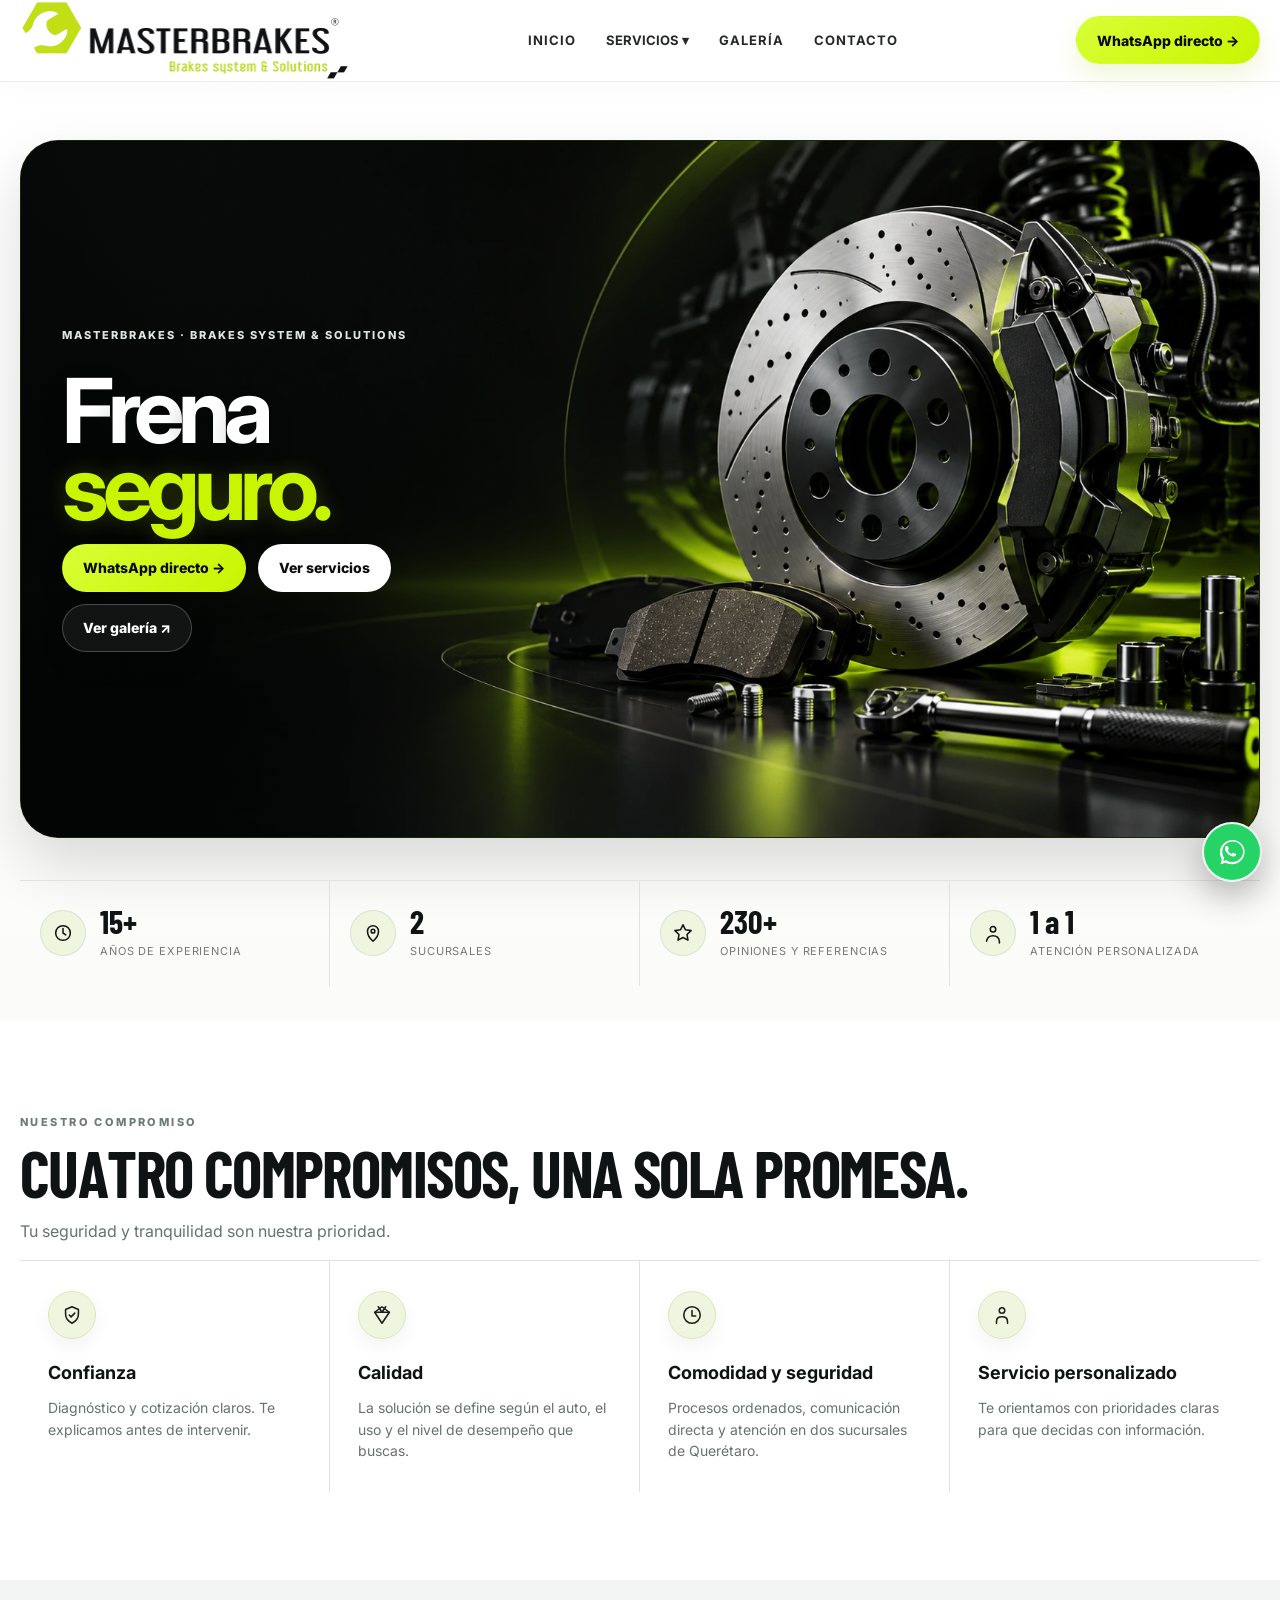
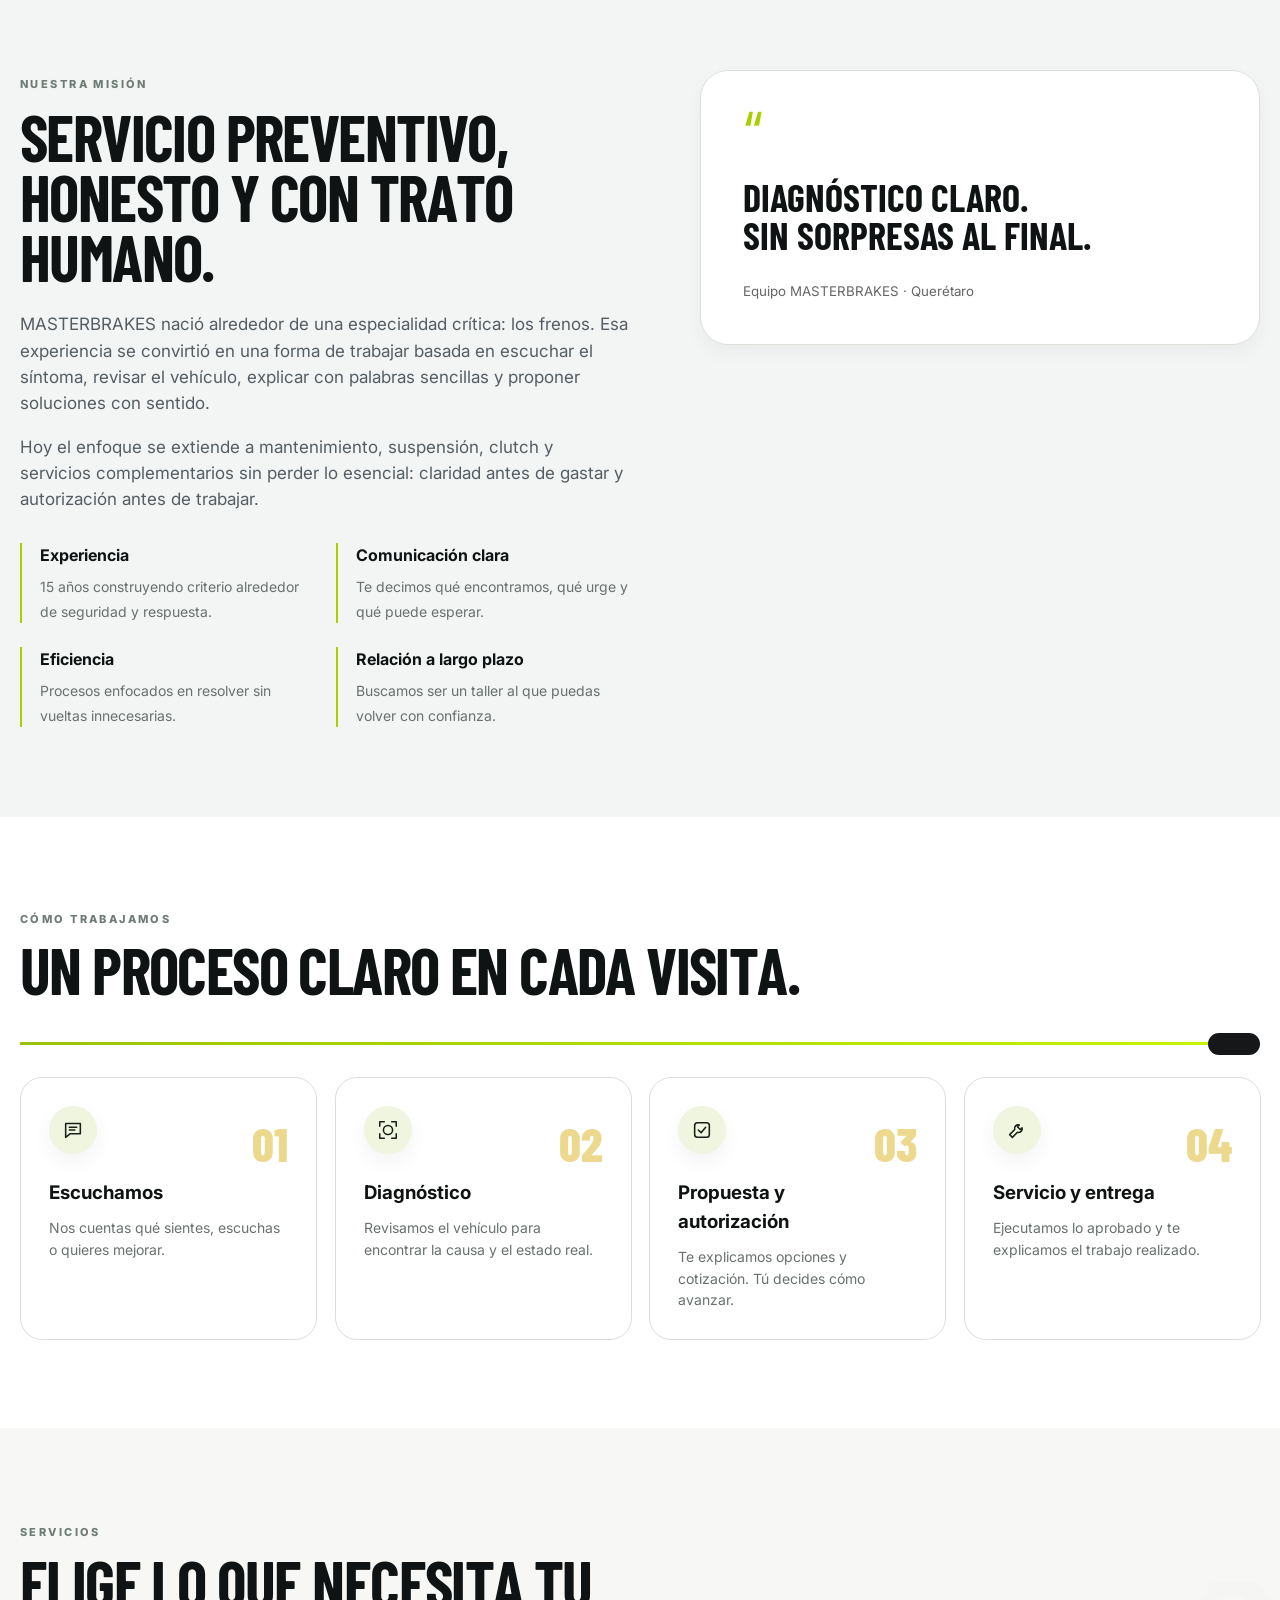
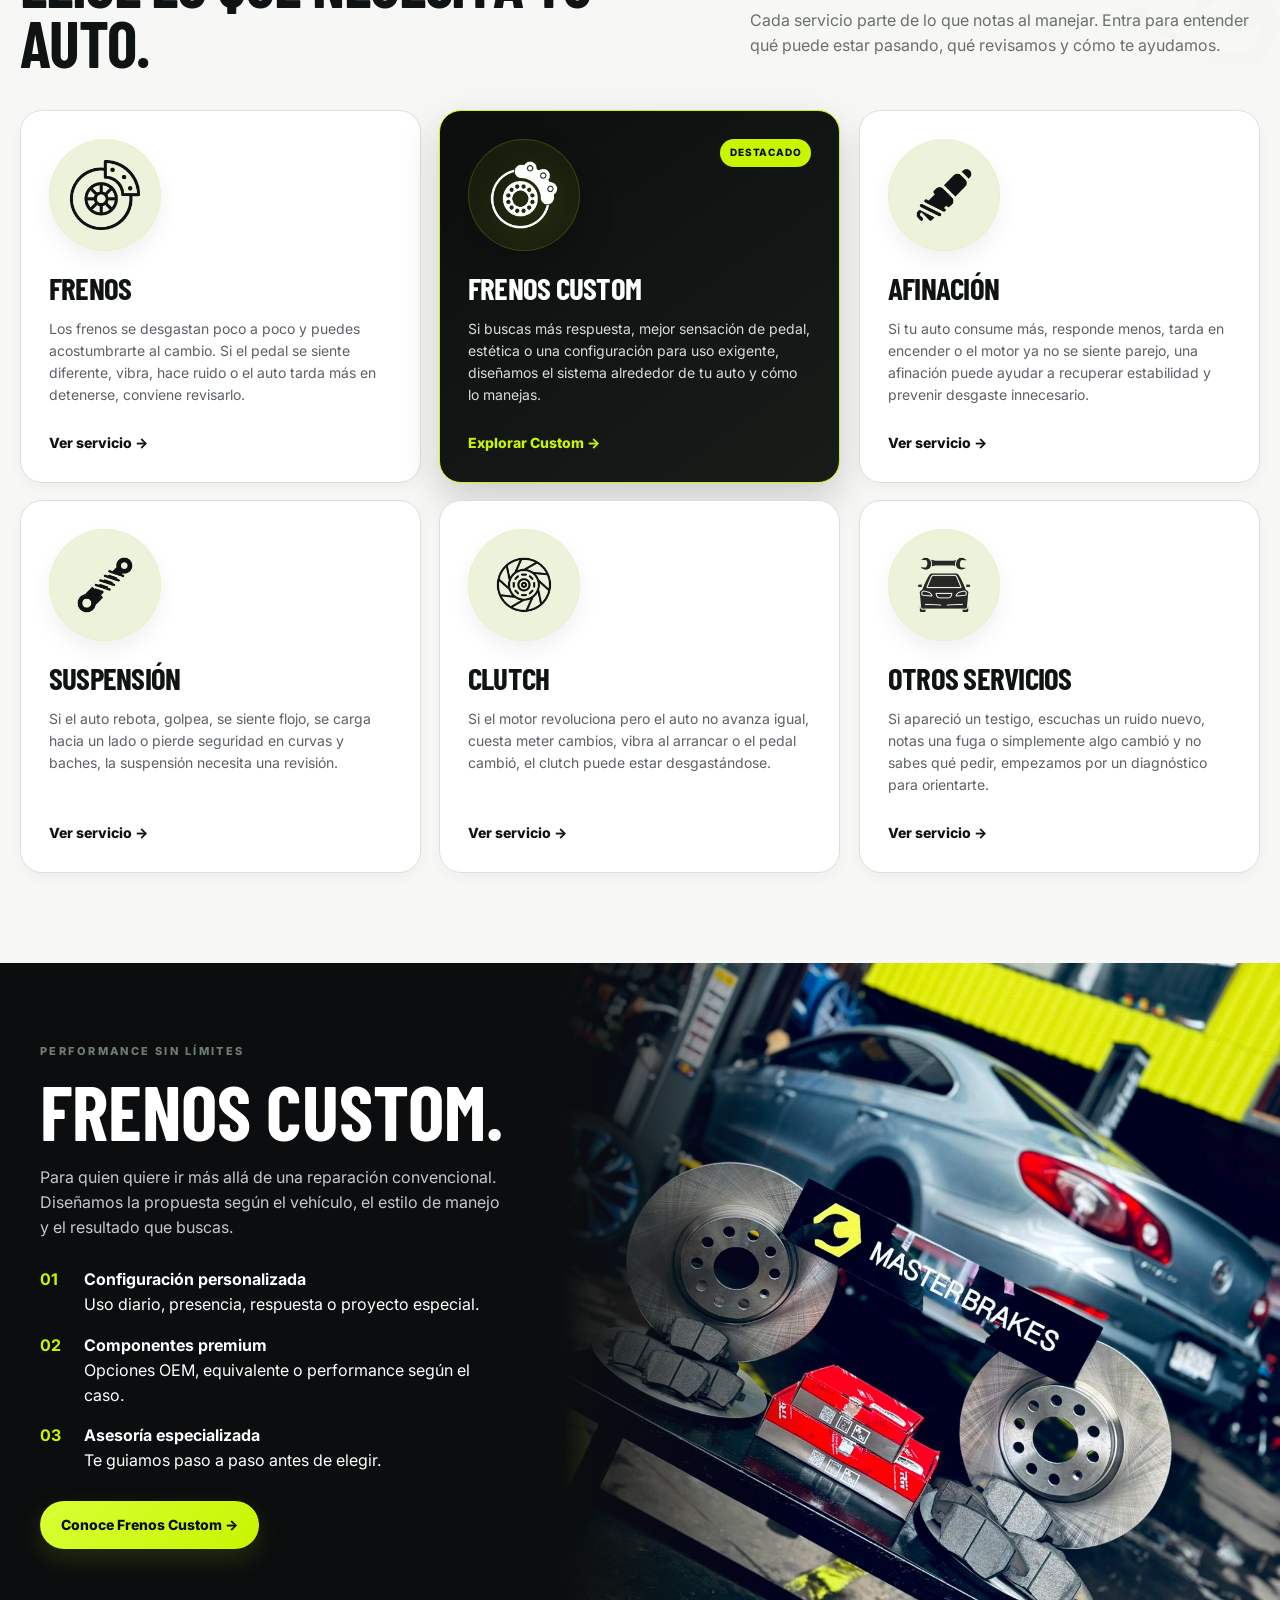
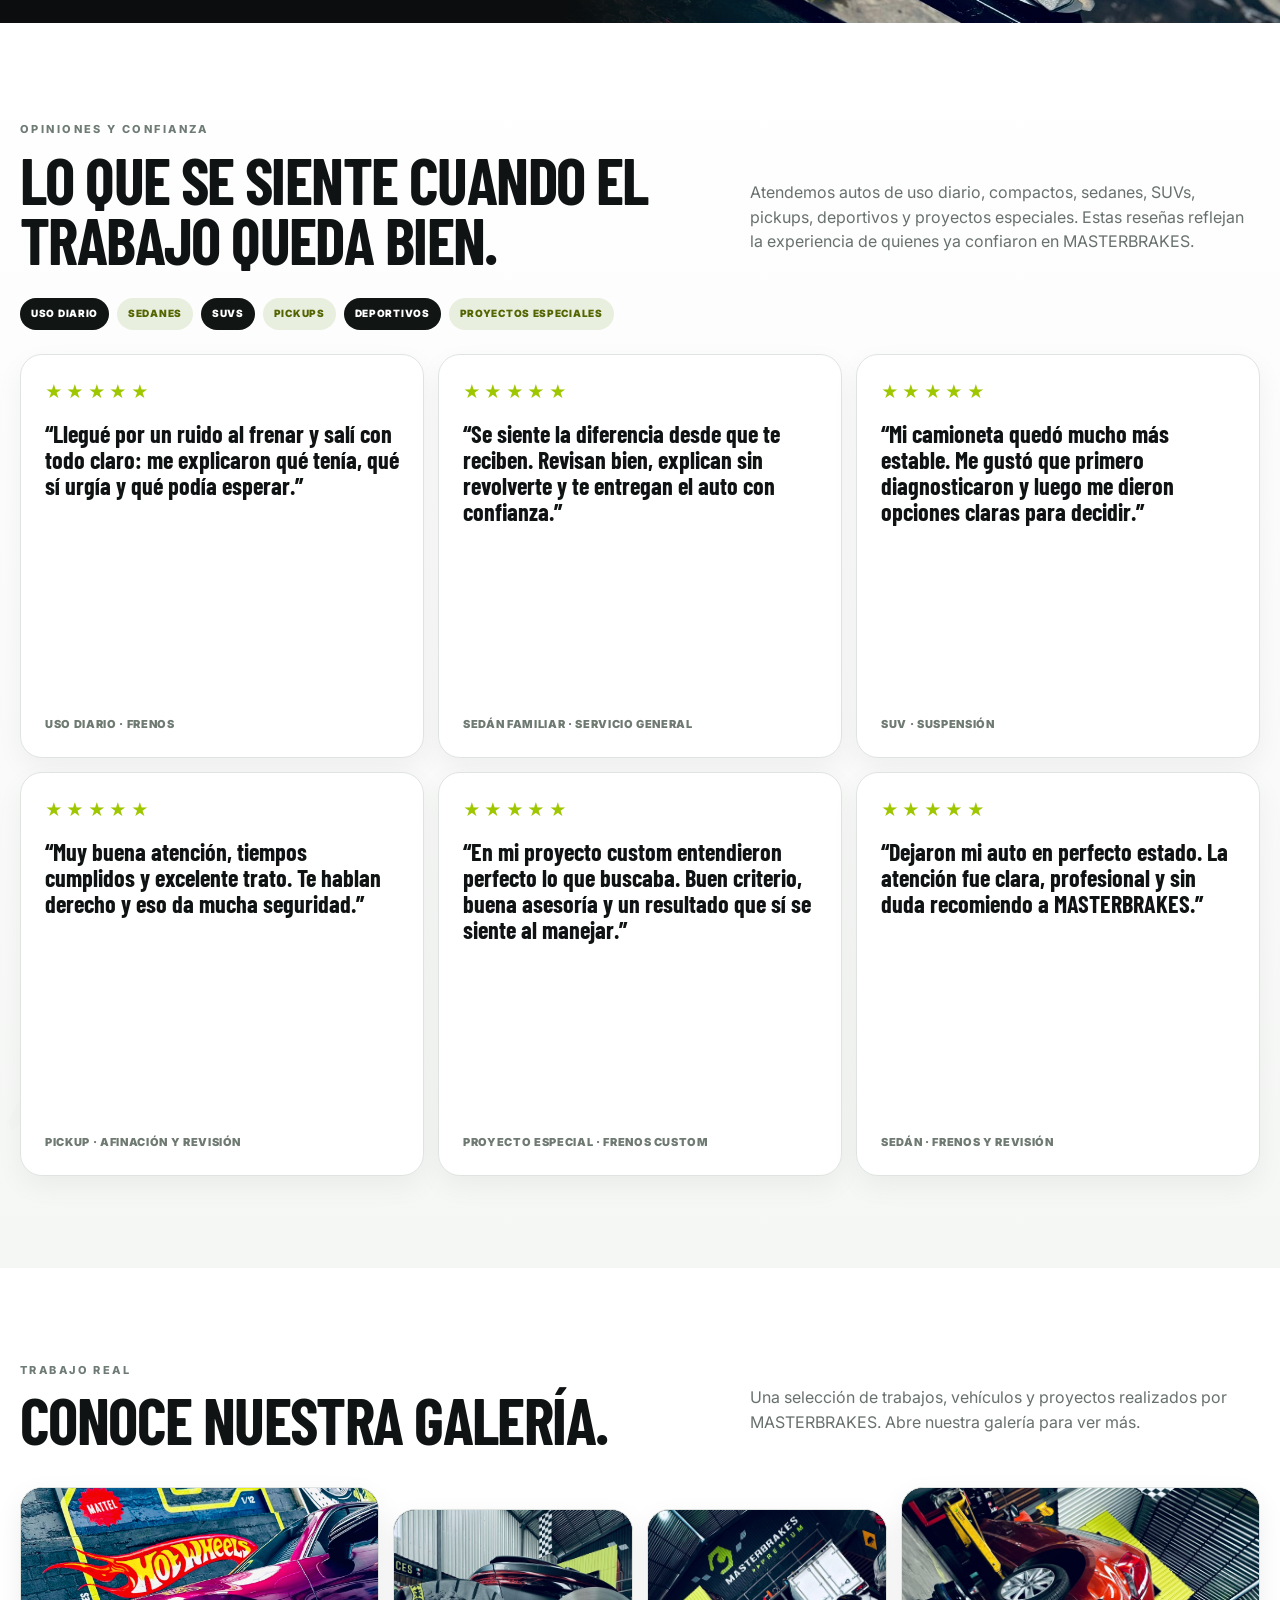
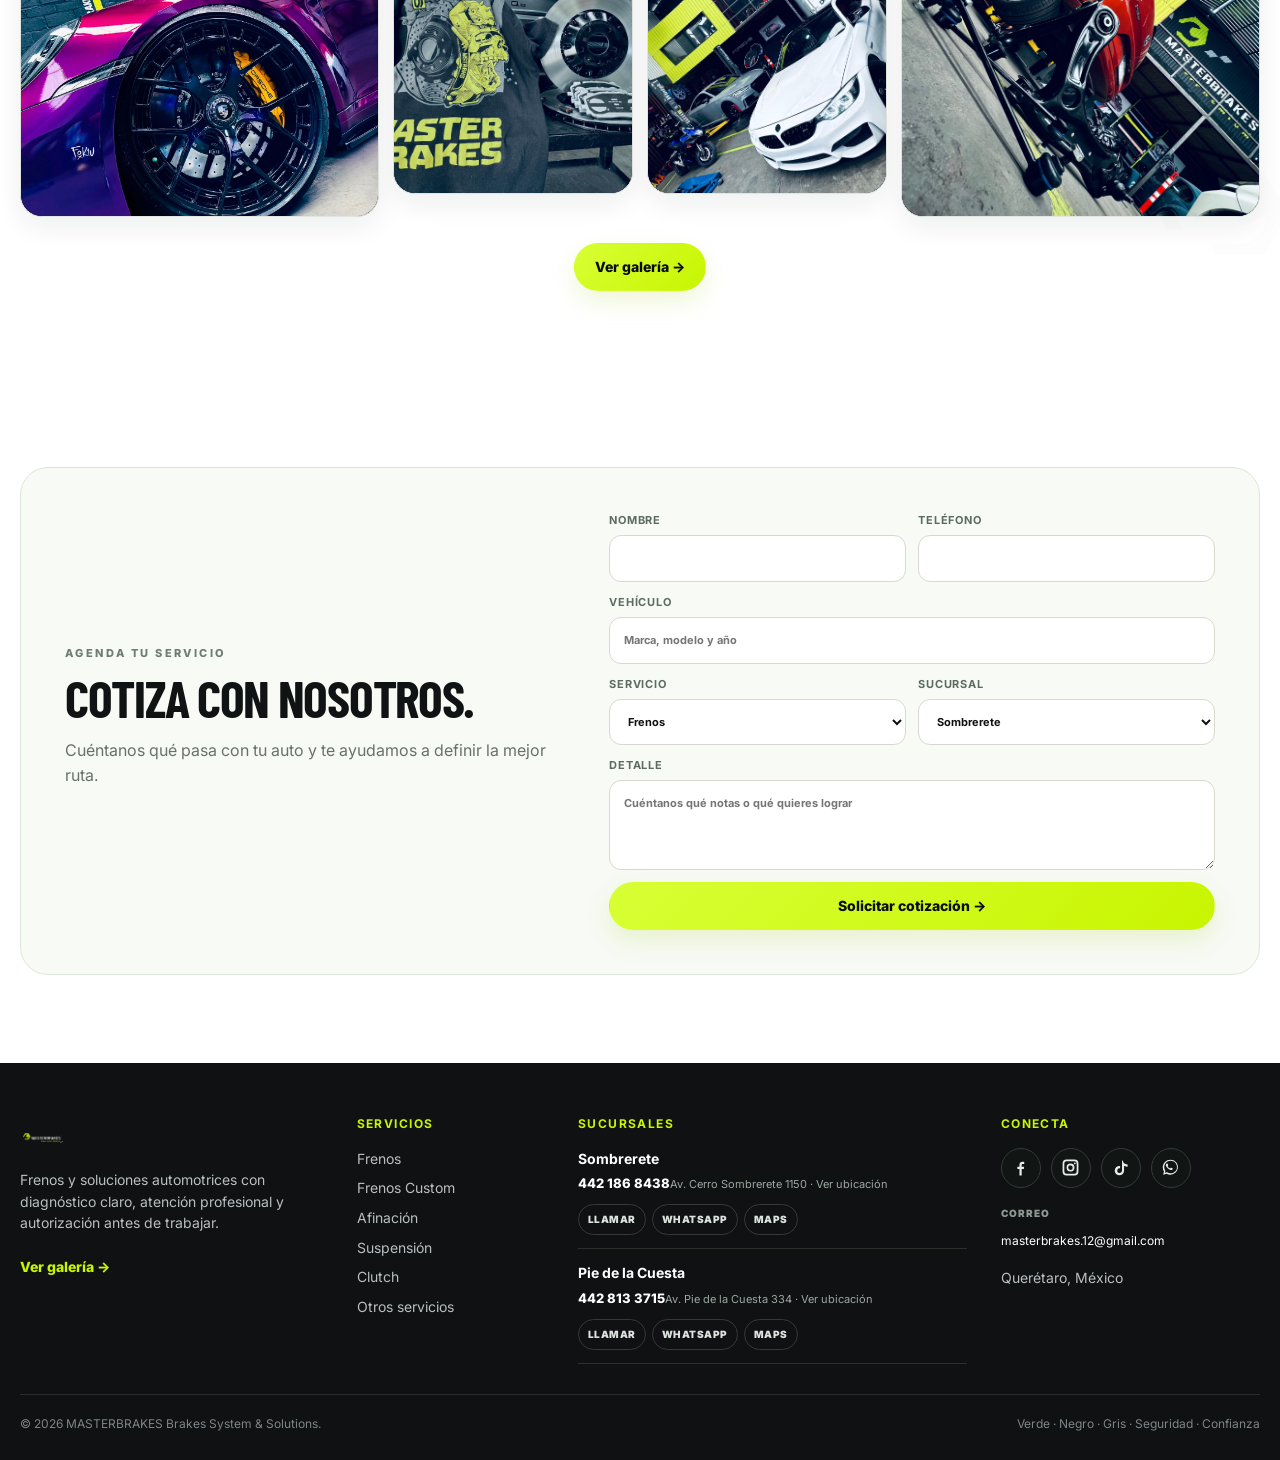
==== commit 4e2f56a8: "Add files via upload" ====
--- a/index.html
+++ b/index.html
@@ -1,12 +1,12 @@
 <!DOCTYPE html>
 
-<html lang="es-MX"><head><meta charset="utf-8"/><meta content="width=device-width,initial-scale=1,viewport-fit=cover" name="viewport"/><title>MASTERBRAKES Premium | Frenos y soluciones automotrices en Querétaro</title><meta content="MASTERBRAKES Premium Service en Querétaro: frenos, frenos custom, afinación, suspensión, clutch y diagnóstico automotriz con atención clara y personalizada." name="description"/><link href="favicon.png" rel="icon"/><link href="css/styles.css" rel="stylesheet"/><style>
+<html lang="es-MX"><head><meta charset="utf-8"/><meta content="width=device-width,initial-scale=1,viewport-fit=cover" name="viewport"/><title>MASTERBRAKES | Frenos y soluciones automotrices en Querétaro</title><meta content="MASTERBRAKES Brakes System &amp; Solutions en Querétaro: frenos, frenos custom, afinación, suspensión, clutch y diagnóstico automotriz con atención clara y personalizada." name="description"/><link href="favicon.png" rel="icon"/><link href="css/styles.css" rel="stylesheet"/><style>
 .wa-direct-float{position:fixed!important;right:24px!important;bottom:24px!important;width:64px!important;height:64px!important;border-radius:50%!important;background:#25D366!important;color:#fff!important;display:flex!important;align-items:center!important;justify-content:center!important;z-index:999999!important;box-shadow:0 12px 30px rgba(0,0,0,.25)!important;text-decoration:none!important;transition:transform .2s ease,box-shadow .2s ease!important}
 .wa-direct-float:hover{transform:translateY(-3px) scale(1.04)!important;box-shadow:0 16px 34px rgba(0,0,0,.32)!important}
 .wa-direct-float svg{width:34px!important;height:34px!important;display:block!important}
 @media(max-width:768px){.wa-direct-float{right:16px!important;bottom:16px!important;width:58px!important;height:58px!important}.wa-direct-float svg{width:31px!important;height:31px!important}}
 </style></head><body class="site-premium"><header class="site-header"><div class="wrap nav-row">
-<a class="brand" href="index.html"><img alt="MASTERBRAKES PREMIUM" class="brand-mark" src="assets/logo-masterbrakes-user.png"/><span class="brand-copy"><strong>MASTERBRAKES</strong><small>Premium Service</small></span></a>
+<a class="brand brand-clean" href="index.html" aria-label="MASTERBRAKES inicio"><span class="brand-logo-stack"><img alt="MASTERBRAKES Brakes System &amp; Solutions" class="brand-logo-full brand-logo-dark" src="assets/masterbrakes-logo-dark.png"/><img alt="MASTERBRAKES Brakes System &amp; Solutions" class="brand-logo-full brand-logo-light" src="assets/masterbrakes-logo-light.png"/></span></a>
 <nav aria-label="Navegación principal" class="nav-links">
 <a href="index.html">Inicio</a>
 <div class="nav-dropdown"><button class="drop-btn" type="button">SERVICIOS ▾</button><div class="dropdown-panel">
@@ -19,30 +19,53 @@
 </div></div>
 <a href="https://galeria-masterbrakers-kappa.vercel.app/" rel="noopener" target="_blank">Galería</a><a href="contacto.html">Contacto</a>
 </nav>
-<a class="btn btn-gold desktop-cta js-branch-contact" data-service="agendar un servicio" href="#">Agenda tu servicio →</a>
+<a class="btn btn-gold desktop-cta js-branch-contact" data-service="información general" href="#">WhatsApp directo →</a>
 <button aria-label="Abrir menú" class="burger" id="burger"><span></span><span></span><span></span></button>
 </div></header>
-<div class="mobile-menu" id="mobileMenu"><span class="mobile-title">MASTERBRAKES PREMIUM</span><button aria-label="Cerrar" class="mobile-close" id="mobileClose">×</button>
+<div class="mobile-menu" id="mobileMenu"><span class="mobile-title">MASTERBRAKES · Brakes System &amp; Solutions</span><button aria-label="Cerrar" class="mobile-close" id="mobileClose">×</button>
 <a href="index.html">Inicio</a><a href="frenos.html">Frenos</a><a href="frenos-custom.html">Frenos Custom</a><a href="afinacion.html">Afinación</a><a href="suspension.html">Suspensión</a><a href="clutch.html">Clutch</a><a href="otros-servicios.html">Otros servicios</a><a href="https://galeria-masterbrakers-kappa.vercel.app/" rel="noopener" target="_blank">Galería</a><a href="contacto.html">Contacto</a>
 </div><main>
-<section class="home-hero home-hero-v7 home-hero-simple dot-bg"><div aria-hidden="true" class="hero-watermark"><img alt="" src="assets/masterbrakes-isotipo.png"/></div><div class="wrap"><div class="home-hero-grid hero-grid-simple">
-<div class="hero-copy-v7 hero-copy-simple reveal"><span class="eyebrow">MASTERBRAKES Premium · Cuidado automotriz integral</span><h1>¿Tu auto se siente mal?<br/>Nosotros tenemos la receta.</h1><div class="hero-actions hero-actions-v7 hero-actions-simple"><a class="btn btn-gold js-branch-contact" data-service="agendar un servicio" href="#">Agenda tu servicio →</a><a class="btn btn-dark" href="#servicios">Ver servicios</a><a class="btn btn-gallery" href="https://galeria-masterbrakers-kappa.vercel.app/" rel="noopener" target="_blank">Ver galería ↗</a></div></div>
-</div><div class="stats-strip reveal"><div class="stat"><span class="stat-icon premium-icon"><svg viewbox="0 0 24 24"><circle cx="12" cy="12" r="8"></circle><path d="M12 7v5l3 2"></path></svg></span><div><b>15+</b><span>Años de experiencia</span></div></div><div class="stat"><span class="stat-icon premium-icon"><svg viewbox="0 0 24 24"><path d="M12 21s6-5.2 6-11a6 6 0 1 0-12 0c0 5.8 6 11 6 11z"></path><circle cx="12" cy="10" r="2"></circle></svg></span><div><b>2</b><span>Sucursales</span></div></div><div class="stat"><span class="stat-icon premium-icon"><svg viewbox="0 0 24 24"><path d="m12 3 2.7 5.5 6.1.9-4.4 4.3 1 6.1-5.4-2.9-5.4 2.9 1-6.1-4.4-4.3 6.1-.9z"></path></svg></span><div><b>230+</b><span>Opiniones y referencias</span></div></div><div class="stat"><span class="stat-icon premium-icon"><svg viewbox="0 0 24 24"><circle cx="12" cy="8" r="3"></circle><path d="M5 21c.6-4.2 3-6 7-6s6.4 1.8 7 6v2"></path></svg></span><div><b>1 a 1</b><span>Atención personalizada</span></div></div></div></div></section>
+<section class="home-hero home-hero-frena dot-bg">
+<div class="wrap">
+  <div class="hero-stage-frena">
+    <figure class="hero-photo-frena hero-photo-frena--full">
+      <img alt="Sistema de frenos de alto desempeño con disco perforado y cáliper en tono verde" decoding="async" fetchpriority="high" height="941" src="assets/hero-frena-seguro.webp" width="1672"/>
+      <div class="hero-overlay-frena"></div>
+      <div class="hero-copy-v7 hero-copy-frena hero-copy-frena--overlay">
+        <span class="eyebrow hero-brandline-frena">MASTERBRAKES · Brakes System &amp; Solutions</span>
+        <h1 class="hero-title-frena" aria-label="Frena seguro.">
+          <span class="hero-line">
+            <span class="hero-word" style="--d:0s">Frena</span>
+            <span class="hero-word hero-word--lime" style="--d:.08s">seguro.</span>
+          </span>
+        </h1>
+        
+        
+        <div class="hero-actions hero-actions-v7 hero-actions-simple">
+          <a class="btn btn-gold js-branch-contact" data-service="información general" href="#">WhatsApp directo →</a>
+          <a class="btn btn-dark" href="#servicios">Ver servicios</a>
+          <a class="btn btn-gallery" href="https://galeria-masterbrakers-kappa.vercel.app/" rel="noopener" target="_blank">Ver galería ↗</a>
+        </div>
+      </div>
+    </figure>
+  </div>
+  <div class="stats-strip reveal"><div class="stat"><span class="stat-icon premium-icon"><svg viewbox="0 0 24 24"><circle cx="12" cy="12" r="8"></circle><path d="M12 7v5l3 2"></path></svg></span><div><b>15+</b><span>Años de experiencia</span></div></div><div class="stat"><span class="stat-icon premium-icon"><svg viewbox="0 0 24 24"><path d="M12 21s6-5.2 6-11a6 6 0 1 0-12 0c0 5.8 6 11 6 11z"></path><circle cx="12" cy="10" r="2"></circle></svg></span><div><b>2</b><span>Sucursales</span></div></div><div class="stat"><span class="stat-icon premium-icon"><svg viewbox="0 0 24 24"><path d="m12 3 2.7 5.5 6.1.9-4.4 4.3 1 6.1-5.4-2.9-5.4 2.9 1-6.1-4.4-4.3 6.1-.9z"></path></svg></span><div><b>230+</b><span>Opiniones y referencias</span></div></div><div class="stat"><span class="stat-icon premium-icon"><svg viewbox="0 0 24 24"><circle cx="12" cy="8" r="3"></circle><path d="M5 21c.6-4.2 3-6 7-6s6.4 1.8 7 6v2"></path></svg></span><div><b>1 a 1</b><span>Atención personalizada</span></div></div></div>
+</div></section>
 <section class="commitments section-block"><div class="wrap"><span class="eyebrow">Nuestro compromiso</span><h2 class="section-title">Cuatro compromisos, una sola promesa.</h2><p class="muted">Tu seguridad y tranquilidad son nuestra prioridad.</p><div class="commit-grid reveal">
 <article class="commit"><div class="icon premium-icon"><svg aria-hidden="true" viewbox="0 0 24 24"><path d="M12 3 5 6v5c0 4.8 2.9 8 7 10 4.1-2 7-5.2 7-10V6z"></path><path d="m9 12 2 2 4-4"></path></svg></div><h3>Confianza</h3><p>Diagnóstico y cotización claros. Te explicamos antes de intervenir.</p></article><article class="commit"><div class="icon premium-icon"><svg aria-hidden="true" viewbox="0 0 24 24"><path d="m12 3 8 6-8 12L4 9z"></path><path d="M4 9h16M8 3l4 6 4-6"></path></svg></div><h3>Calidad</h3><p>La solución se define según el auto, el uso y el nivel de desempeño que buscas.</p></article><article class="commit"><div class="icon premium-icon"><svg aria-hidden="true" viewbox="0 0 24 24"><circle cx="12" cy="12" r="9"></circle><path d="M12 7v6h4"></path></svg></div><h3>Comodidad y seguridad</h3><p>Procesos ordenados, comunicación directa y atención en dos sucursales de Querétaro.</p></article><article class="commit"><div class="icon premium-icon"><svg aria-hidden="true" viewbox="0 0 24 24"><circle cx="12" cy="7" r="3"></circle><path d="M6 21v-2c0-3 2.3-5 6-5s6 2 6 5v2"></path></svg></div><h3>Servicio personalizado</h3><p>Te orientamos con prioridades claras para que decidas con información.</p></article>
 </div></div></section>
-<section class="mission"><div class="wrap mission-grid"><div class="mission-copy reveal"><span class="eyebrow">Nuestra misión</span><h2>Servicio preventivo, honesto y con trato humano.</h2><p>MASTERBRAKES nació alrededor de una especialidad crítica: los frenos. Esa experiencia se convirtió en una forma de trabajar basada en escuchar el síntoma, revisar el vehículo, explicar con palabras sencillas y proponer soluciones con sentido.</p><p>Hoy el enfoque se extiende a mantenimiento, suspensión, clutch y servicios complementarios sin perder lo esencial: claridad antes de gastar y autorización antes de trabajar.</p><div class="mission-points"><div class="mission-point"><b>Experiencia</b><span>15 años construyendo criterio alrededor de seguridad y respuesta.</span></div><div class="mission-point"><b>Comunicación clara</b><span>Te decimos qué encontramos, qué urge y qué puede esperar.</span></div><div class="mission-point"><b>Eficiencia</b><span>Procesos enfocados en resolver sin vueltas innecesarias.</span></div><div class="mission-point"><b>Relación a largo plazo</b><span>Buscamos ser un taller al que puedas volver con confianza.</span></div></div></div><aside class="quote-card reveal"><div class="quote-mark">“</div><h3>Diagnóstico claro.<br/>Sin sorpresas al final.</h3><small>Equipo MASTERBRAKES Premium · Querétaro</small></aside></div></section>
+<section class="mission"><div class="wrap mission-grid"><div class="mission-copy reveal"><span class="eyebrow">Nuestra misión</span><h2>Servicio preventivo, honesto y con trato humano.</h2><p>MASTERBRAKES nació alrededor de una especialidad crítica: los frenos. Esa experiencia se convirtió en una forma de trabajar basada en escuchar el síntoma, revisar el vehículo, explicar con palabras sencillas y proponer soluciones con sentido.</p><p>Hoy el enfoque se extiende a mantenimiento, suspensión, clutch y servicios complementarios sin perder lo esencial: claridad antes de gastar y autorización antes de trabajar.</p><div class="mission-points"><div class="mission-point"><b>Experiencia</b><span>15 años construyendo criterio alrededor de seguridad y respuesta.</span></div><div class="mission-point"><b>Comunicación clara</b><span>Te decimos qué encontramos, qué urge y qué puede esperar.</span></div><div class="mission-point"><b>Eficiencia</b><span>Procesos enfocados en resolver sin vueltas innecesarias.</span></div><div class="mission-point"><b>Relación a largo plazo</b><span>Buscamos ser un taller al que puedas volver con confianza.</span></div></div></div><aside class="quote-card reveal"><div class="quote-mark">“</div><h3>Diagnóstico claro.<br/>Sin sorpresas al final.</h3><small>Equipo MASTERBRAKES · Querétaro</small></aside></div></section>
 <section class="process"><div class="wrap"><span class="eyebrow">Cómo trabajamos</span><h2 class="section-title">Un proceso claro en cada visita.</h2><div class="process-track"></div><div class="process-grid reveal"><article class="process-card"><span>01</span><div class="icon premium-icon"><svg aria-hidden="true" viewbox="0 0 24 24"><path d="M4 5h16v11H9l-5 4z"></path><path d="M8 9h8M8 12h6"></path></svg></div><h3>Escuchamos</h3><p>Nos cuentas qué sientes, escuchas o quieres mejorar.</p></article><article class="process-card"><span>02</span><div class="icon premium-icon"><svg aria-hidden="true" viewbox="0 0 24 24"><circle cx="12" cy="12" r="5"></circle><path d="M3 8V3h5M16 3h5v5M21 16v5h-5M8 21H3v-5"></path></svg></div><h3>Diagnóstico</h3><p>Revisamos el vehículo para encontrar la causa y el estado real.</p></article><article class="process-card"><span>03</span><div class="icon premium-icon"><svg aria-hidden="true" viewbox="0 0 24 24"><rect height="16" rx="3" width="16" x="4" y="4"></rect><path d="m8 12 3 3 5-6"></path></svg></div><h3>Propuesta y autorización</h3><p>Te explicamos opciones y cotización. Tú decides cómo avanzar.</p></article><article class="process-card"><span>04</span><div class="icon premium-icon"><svg aria-hidden="true" viewbox="0 0 24 24"><path d="M14.5 6.5a4 4 0 0 0-5 5L4 17l3 3 5.5-5.5a4 4 0 0 0 5-5l-2 2-3-3z"></path></svg></div><h3>Servicio y entrega</h3><p>Ejecutamos lo aprobado y te explicamos el trabajo realizado.</p></article></div></div></section>
 <section class="catalog" id="servicios"><div class="wrap"><div class="section-head"><div><span class="eyebrow">Servicios</span><h2 class="section-title">Elige lo que necesita tu auto.</h2></div><p>Cada servicio parte de lo que notas al manejar. Entra para entender qué puede estar pasando, qué revisamos y cómo te ayudamos.</p></div><div class="catalog-grid reveal">
-<a class="catalog-card featured" href="frenos.html"><div class="card-top"><span class="icon premium-icon"><svg aria-hidden="true" viewbox="0 0 24 24"><circle cx="12" cy="12" r="8"></circle><circle cx="12" cy="12" r="3"></circle><path d="M12 4v2M12 18v2M4 12h2M18 12h2"></path></svg></span><span class="tag">Destacado</span></div><h3>Frenos</h3><p>Los frenos se desgastan poco a poco y puedes acostumbrarte al cambio. Si el pedal se siente diferente, vibra, hace ruido o el auto tarda más en detenerse, conviene revisarlo.</p><span class="link">Ver servicio →</span></a>
-<a class="catalog-card" href="frenos-custom.html"><div class="card-top"><span class="icon premium-icon"><svg aria-hidden="true" viewbox="0 0 24 24"><path d="m12 3 2.7 5.5 6.1.9-4.4 4.3 1 6.1-5.4-2.9-5.4 2.9 1-6.1-4.4-4.3 6.1-.9z"></path></svg></span></div><h3>Frenos Custom</h3><p>Si buscas más respuesta, mejor sensación de pedal, estética o una configuración para uso exigente, diseñamos el sistema alrededor de tu auto y cómo lo manejas.</p><span class="link">Explorar Custom →</span></a>
-<a class="catalog-card" href="afinacion.html"><div class="card-top"><span class="icon premium-icon"><svg aria-hidden="true" viewbox="0 0 24 24"><path d="M14.5 6.5a4 4 0 0 0-5 5L4 17l3 3 5.5-5.5a4 4 0 0 0 5-5l-2 2-3-3z"></path></svg></span></div><h3>Afinación</h3><p>Si tu auto consume más, responde menos, tarda en encender o el motor ya no se siente parejo, una afinación puede ayudar a recuperar estabilidad y prevenir desgaste innecesario.</p><span class="link">Ver servicio →</span></a>
-<a class="catalog-card" href="suspension.html"><div class="card-top"><span class="icon premium-icon"><svg aria-hidden="true" viewbox="0 0 24 24"><circle cx="12" cy="12" r="5"></circle><path d="M3 8V3h5M16 3h5v5M21 16v5h-5M8 21H3v-5"></path></svg></span></div><h3>Suspensión</h3><p>Si el auto rebota, golpea, se siente flojo, se carga hacia un lado o pierde seguridad en curvas y baches, la suspensión necesita una revisión.</p><span class="link">Ver servicio →</span></a>
-<a class="catalog-card" href="clutch.html"><div class="card-top"><span class="icon premium-icon"><svg aria-hidden="true" viewbox="0 0 24 24"><circle cx="12" cy="12" r="3"></circle><path d="M12 2v3M12 19v3M2 12h3M19 12h3M5 5l2 2M17 17l2 2M19 5l-2 2M7 17l-2 2"></path></svg></span></div><h3>Clutch</h3><p>Si el motor revoluciona pero el auto no avanza igual, cuesta meter cambios, vibra al arrancar o el pedal cambió, el clutch puede estar desgastándose.</p><span class="link">Ver servicio →</span></a>
-<a class="catalog-card" href="otros-servicios.html"><div class="card-top"><span class="icon premium-icon"><svg aria-hidden="true" viewbox="0 0 24 24"><circle cx="12" cy="12" r="3"></circle><path d="M12 2v3M12 19v3M2 12h3M19 12h3M5 5l2 2M17 17l2 2M19 5l-2 2M7 17l-2 2"></path></svg></span></div><h3>Otros servicios</h3><p>Si apareció un testigo, escuchas un ruido nuevo, notas una fuga o simplemente algo cambió y no sabes qué pedir, empezamos por un diagnóstico para orientarte.</p><span class="link">Ver servicio →</span></a>
+<a class="catalog-card" href="frenos.html"><div class="card-top"><span class="service-icon-wrap"><img alt="Icono de frenos" class="service-icon-asset" decoding="async" loading="lazy" src="assets/service-icon-frenos-normal-fixed.png"/></span></div><h3>Frenos</h3><p>Los frenos se desgastan poco a poco y puedes acostumbrarte al cambio. Si el pedal se siente diferente, vibra, hace ruido o el auto tarda más en detenerse, conviene revisarlo.</p><span class="link">Ver servicio →</span></a>
+<a class="catalog-card featured" href="frenos-custom.html"><div class="card-top"><span class="service-icon-wrap"><img alt="Icono de frenos custom" class="service-icon-asset" decoding="async" loading="lazy" src="assets/service-icon-frenos-custom-fixed.png"/></span><span class="tag">Destacado</span></div><h3>Frenos Custom</h3><p>Si buscas más respuesta, mejor sensación de pedal, estética o una configuración para uso exigente, diseñamos el sistema alrededor de tu auto y cómo lo manejas.</p><span class="link">Explorar Custom →</span></a>
+<a class="catalog-card" href="afinacion.html"><div class="card-top"><span class="service-icon-wrap"><img alt="Icono de afinación" class="service-icon-asset" decoding="async" loading="lazy" src="assets/service-icon-afinacion.png"/></span></div><h3>Afinación</h3><p>Si tu auto consume más, responde menos, tarda en encender o el motor ya no se siente parejo, una afinación puede ayudar a recuperar estabilidad y prevenir desgaste innecesario.</p><span class="link">Ver servicio →</span></a>
+<a class="catalog-card" href="suspension.html"><div class="card-top"><span class="service-icon-wrap"><img alt="Icono de suspensión" class="service-icon-asset" decoding="async" loading="lazy" src="assets/service-icon-suspension.png"/></span></div><h3>Suspensión</h3><p>Si el auto rebota, golpea, se siente flojo, se carga hacia un lado o pierde seguridad en curvas y baches, la suspensión necesita una revisión.</p><span class="link">Ver servicio →</span></a>
+<a class="catalog-card" href="clutch.html"><div class="card-top"><span class="service-icon-wrap"><img alt="Icono de clutch" class="service-icon-asset" decoding="async" loading="lazy" src="assets/service-icon-clutch.png"/></span></div><h3>Clutch</h3><p>Si el motor revoluciona pero el auto no avanza igual, cuesta meter cambios, vibra al arrancar o el pedal cambió, el clutch puede estar desgastándose.</p><span class="link">Ver servicio →</span></a>
+<a class="catalog-card" href="otros-servicios.html"><div class="card-top"><span class="service-icon-wrap"><img alt="Icono de otros servicios" class="service-icon-asset" decoding="async" loading="lazy" src="assets/service-icon-otros-servicios.png"/></span></div><h3>Otros servicios</h3><p>Si apareció un testigo, escuchas un ruido nuevo, notas una fuga o simplemente algo cambió y no sabes qué pedir, empezamos por un diagnóstico para orientarte.</p><span class="link">Ver servicio →</span></a>
 </div></div></section>
 <section class="custom-band"><div class="custom-grid"><div class="custom-copy reveal"><span class="eyebrow">Performance sin límites</span><h2>Frenos Custom.</h2><p>Para quien quiere ir más allá de una reparación convencional. Diseñamos la propuesta según el vehículo, el estilo de manejo y el resultado que buscas.</p><div class="custom-list"><div><b>01</b><span><strong>Configuración personalizada</strong><br/>Uso diario, presencia, respuesta o proyecto especial.</span></div><div><b>02</b><span><strong>Componentes premium</strong><br/>Opciones OEM, equivalente o performance según el caso.</span></div><div><b>03</b><span><strong>Asesoría especializada</strong><br/>Te guiamos paso a paso antes de elegir.</span></div></div><a class="btn btn-gold" href="frenos-custom.html">Conoce Frenos Custom →</a></div><div class="custom-image"><img alt="Frenos custom MASTERBRAKES" src="assets/masterbrakes-frenos-disco-balatas.jpg"/></div></div></section>
-<section class="testimonials testimonials-v7"><div class="wrap"><span class="eyebrow">Opiniones y confianza</span><div class="section-head"><div><h2 class="section-title">Lo que se siente cuando el trabajo queda bien.</h2></div><p>Atendemos autos de uso diario, compactos, sedanes, SUVs, pickups, deportivos y proyectos especiales. Estas reseñas reflejan la experiencia de quienes ya confiaron en MASTERBRAKES Premium.</p></div><div class="review-vehicle-strip"><span>Uso diario</span><span>Sedanes</span><span>SUVs</span><span>Pickups</span><span>Deportivos</span><span>Proyectos especiales</span></div><div class="reviews-grid reviews-grid-clean reveal">
+<section class="testimonials testimonials-v7"><div class="wrap"><span class="eyebrow">Opiniones y confianza</span><div class="section-head"><div><h2 class="section-title">Lo que se siente cuando el trabajo queda bien.</h2></div><p>Atendemos autos de uso diario, compactos, sedanes, SUVs, pickups, deportivos y proyectos especiales. Estas reseñas reflejan la experiencia de quienes ya confiaron en MASTERBRAKES.</p></div><div class="review-vehicle-strip"><span>Uso diario</span><span>Sedanes</span><span>SUVs</span><span>Pickups</span><span>Deportivos</span><span>Proyectos especiales</span></div><div class="reviews-grid reviews-grid-clean reveal">
 <article class="review-card-v7"><div class="stars">★★★★★</div><p>“Llegué por un ruido al frenar y salí con todo claro: me explicaron qué tenía, qué sí urgía y qué podía esperar.”</p><span class="review-meta">Uso diario · Frenos</span></article>
 <article class="review-card-v7"><div class="stars">★★★★★</div><p>“Se siente la diferencia desde que te reciben. Revisan bien, explican sin revolverte y te entregan el auto con confianza.”</p><span class="review-meta">Sedán familiar · Servicio general</span></article>
 <article class="review-card-v7"><div class="stars">★★★★★</div><p>“Mi camioneta quedó mucho más estable. Me gustó que primero diagnosticaron y luego me dieron opciones claras para decidir.”</p><span class="review-meta">SUV · Suspensión</span></article>
@@ -53,7 +76,7 @@
 <section class="gallery-preview"><div class="wrap"><div class="section-head"><div><span class="eyebrow">Trabajo real</span><h2 class="section-title">Conoce nuestra galería.</h2></div><p>Una selección de trabajos, vehículos y proyectos realizados por MASTERBRAKES. Abre nuestra galería para ver más.</p></div><div class="gallery-preview-grid reveal"><a href="https://galeria-masterbrakers-kappa.vercel.app/" rel="noopener" target="_blank"><img alt="Trabajo MASTERBRAKES" src="assets/galeria-trabajo.jpg"/></a><a href="https://galeria-masterbrakers-kappa.vercel.app/" rel="noopener" target="_blank"><img alt="Performance MASTERBRAKES" src="assets/galeria-performance.jpg"/></a><a href="https://galeria-masterbrakers-kappa.vercel.app/" rel="noopener" target="_blank"><img alt="Taller MASTERBRAKES" src="assets/galeria-taller.jpg"/></a><a href="https://galeria-masterbrakers-kappa.vercel.app/" rel="noopener" target="_blank"><img alt="Servicio MASTERBRAKES" src="assets/galeria-servicio.jpg"/></a></div><div class="gallery-preview-action"><a class="btn btn-gold" href="https://galeria-masterbrakers-kappa.vercel.app/" rel="noopener" target="_blank">Ver galería →</a></div></div></section>
 <section class="quote-section"><div class="wrap"><div class="quote-panel"><div><span class="eyebrow">Agenda tu servicio</span><h2>Cotiza con nosotros.</h2><p class="muted">Cuéntanos qué pasa con tu auto y te ayudamos a definir la mejor ruta.</p></div><form class="quote-form" id="quoteForm"><label>Nombre<input name="name" required=""/></label><label>Teléfono<input name="phone" required=""/></label><label class="full">Vehículo<input name="vehicle" placeholder="Marca, modelo y año" required=""/></label><label>Servicio<select name="service"><option>Frenos</option><option>Frenos Custom</option><option>Afinación</option><option>Suspensión</option><option>Clutch</option><option>Otros servicios</option></select></label><label>Sucursal<select name="branch"><option>Sombrerete</option><option>Pie de la Cuesta</option></select></label><label class="full">Detalle<textarea name="detail" placeholder="Cuéntanos qué notas o qué quieres lograr"></textarea></label><button class="btn btn-gold submit" type="submit">Solicitar cotización →</button></form></div></div></section>
 </main><footer class="site-footer"><div class="wrap"><div class="footer-grid footer-grid-v7">
-<div class="footer-brand"><div class="footer-logo-row"><img alt="MASTERBRAKES Premium" src="assets/logo-masterbrakes-user.png"/><div><strong>MASTERBRAKES</strong><small>Premium Service</small></div></div><p>Frenos y soluciones automotrices con diagnóstico claro, atención profesional y autorización antes de trabajar.</p><a class="footer-gallery-link" href="https://galeria-masterbrakers-kappa.vercel.app/" rel="noopener" target="_blank">Ver galería →</a></div>
+<div class="footer-brand"><div class="footer-logo-row footer-logo-row-clean"><img alt="MASTERBRAKES Brakes System &amp; Solutions" class="footer-logo-full" src="assets/masterbrakes-logo-light.png"/></div><p>Frenos y soluciones automotrices con diagnóstico claro, atención profesional y autorización antes de trabajar.</p><a class="footer-gallery-link" href="https://galeria-masterbrakers-kappa.vercel.app/" rel="noopener" target="_blank">Ver galería →</a></div>
 <div><h4>Servicios</h4><a href="frenos.html">Frenos</a><a href="frenos-custom.html">Frenos Custom</a><a href="afinacion.html">Afinación</a><a href="suspension.html">Suspensión</a><a href="clutch.html">Clutch</a><a href="otros-servicios.html">Otros servicios</a></div>
 <div class="footer-branches"><h4>Sucursales</h4>
 <article class="footer-branch"><b>Sombrerete</b><a class="footer-phone" href="tel:+524421868438">442 186 8438</a><a class="footer-location" href="https://share.google/h0KJQbao4Z2PWzfot" rel="noopener" target="_blank">Av. Cerro Sombrerete 1150 · Ver ubicación</a><div class="footer-branch-actions"><a aria-label="Llamar a Sombrerete" href="tel:+524421868438">Llamar</a><a href="https://wa.me/524421868438?text=Hola%20MASTERBRAKES%20PREMIUM,%20quiero%20información%20de%20la%20sucursal%20Sombrerete." rel="noopener" target="_blank">WhatsApp</a><a href="https://share.google/h0KJQbao4Z2PWzfot" rel="noopener" target="_blank">Maps</a></div></article>
@@ -65,6 +88,6 @@
 <a aria-label="TikTok" class="social-tiktok" href="https://www.tiktok.com/@masterbrakes.12" rel="noopener" target="_blank"><svg aria-hidden="true" viewbox="0 0 24 24"><path d="M14.8 3c.3 1.8 1.3 3.3 2.8 4.2 1 .6 2.2.9 3.4.9v2.9c-1.6 0-3.2-.4-4.5-1.1v6.1a5.9 5.9 0 1 1-5.9-5.9c.3 0 .6 0 .9.1V13a3 3 0 1 0 2.4 2.9V3h2.9z" fill="currentColor"></path></svg></a>
 <a aria-label="WhatsApp" class="social-whatsapp js-branch-contact" data-service="información general" href="#"><svg aria-hidden="true" viewbox="0 0 32 32"><path d="M19.1 17.3c-.3-.2-1.7-.8-2-.9-.3-.1-.5-.2-.7.2-.2.3-.8.9-1 .9-.2 0-.4 0-.7-.2-2-.9-3.3-2.9-3.4-3.1-.2-.3 0-.5.1-.7.1-.1.3-.3.4-.5.1-.1.2-.3.3-.5.1-.2 0-.4 0-.5s-.7-1.8-.9-2.4c-.2-.5-.5-.4-.7-.4h-.6c-.2 0-.5.1-.7.4-.2.3-1 1-1 2.5s1 2.8 1.2 3c.1.2 2 3.1 4.9 4.3.7.3 1.2.5 1.6.6.7.2 1.3.2 1.8.1.5-.1 1.7-.7 1.9-1.3.2-.6.2-1.1.2-1.2 0-.1-.2-.2-.4-.3z" fill="currentColor"></path><path d="M16 3C8.8 3 3 8.7 3 15.9c0 2.5.7 4.8 2 6.8L3.7 28l5.5-1.3c1.9 1 4.1 1.5 6.3 1.5 7.2 0 13-5.7 13-12.9C28.5 8.7 23.2 3 16 3zm0 22.8c-2.1 0-4.1-.6-5.8-1.6l-.4-.2-3.3.8.9-3.2-.2-.4c-1.1-1.7-1.7-3.7-1.7-5.8 0-5.9 4.8-10.7 10.7-10.7 5.9 0 10.7 4.8 10.7 10.7 0 5.7-5 10.4-10.9 10.4z" fill="currentColor"></path></svg></a>
 </div><p class="footer-email"><span>Correo</span><a href="mailto:masterbrakes.12@gmail.com">masterbrakes.12@gmail.com</a></p><p>Querétaro, México</p></div>
-</div><div class="footer-bottom"><span>© 2026 MASTERBRAKES Premium Service.</span><span>Verde · Negro · Gris · Seguridad · Confianza</span></div></div></footer>
+</div><div class="footer-bottom"><span>© 2026 MASTERBRAKES Brakes System &amp; Solutions.</span><span>Verde · Negro · Gris · Seguridad · Confianza</span></div></div></footer>
 <a aria-label="Enviar WhatsApp a MASTERBRAKES Sombrerete" class="wa-float wa-direct-primary" href="https://wa.me/524421868438?text=Hola%20MASTERBRAKES%2C%20quiero%20informaci%C3%B3n%20y%20cotizar%20en%20la%20sucursal%20Sombrerete." rel="noopener" target="_blank" title="WhatsApp Sombrerete"><svg aria-hidden="true" viewbox="0 0 32 32"><path d="M19.1 17.3c-.3-.2-1.7-.8-2-.9-.3-.1-.5-.2-.7.2-.2.3-.8.9-1 .9-.2 0-.4 0-.7-.2-2-.9-3.3-2.9-3.4-3.1-.2-.3 0-.5.1-.7.1-.1.3-.3.4-.5.1-.1.2-.3.3-.5.1-.2 0-.4 0-.5s-.7-1.8-.9-2.4c-.2-.5-.5-.4-.7-.4h-.6c-.2 0-.5.1-.7.4-.2.3-1 1-1 2.5s1 2.8 1.2 3c.1.2 2 3.1 4.9 4.3.7.3 1.2.5 1.6.6.7.2 1.3.2 1.8.1.5-.1 1.7-.7 1.9-1.3.2-.6.2-1.1.2-1.2 0-.1-.2-.2-.4-.3z" fill="currentColor"></path><path d="M16 3C8.8 3 3 8.7 3 15.9c0 2.5.7 4.8 2 6.8L3.7 28l5.5-1.3c1.9 1 4.1 1.5 6.3 1.5 7.2 0 13-5.7 13-12.9C28.5 8.7 23.2 3 16 3zm0 22.8c-2.1 0-4.1-.6-5.8-1.6l-.4-.2-3.3.8.9-3.2-.2-.4c-1.1-1.7-1.7-3.7-1.7-5.8 0-5.9 4.8-10.7 10.7-10.7 5.9 0 10.7 4.8 10.7 10.7 0 5.7-5 10.4-10.9 10.4z" fill="currentColor"></path></svg></a>
 <script src="js/script.js"></script></body></html>
--- a/css/styles.css
+++ b/css/styles.css
@@ -450,3 +450,363 @@
 
 /* v14 modal layer */
 .branch-modal{z-index:100000!important}
+
+
+
+
+
+/* Iconos de servicios del cliente: integración final */
+.catalog-card .card-top{align-items:flex-start}
+.service-icon-wrap{
+  display:grid;place-items:center;
+  width:112px;height:112px;flex:0 0 112px;
+  border-radius:50%;
+  background:#eef5de;
+  box-shadow:inset 0 0 0 1px rgba(168,208,0,.08),0 10px 22px rgba(15,17,18,.06);
+  overflow:hidden;
+  transition:transform .25s ease,box-shadow .25s ease,background .25s ease;
+}
+.service-icon-asset{
+  display:block;width:86px;height:86px;object-fit:contain;
+  filter:none;transition:transform .25s ease;
+}
+.catalog-card:hover .service-icon-wrap{transform:translateY(-3px);box-shadow:inset 0 0 0 1px rgba(168,208,0,.16),0 16px 28px rgba(15,17,18,.10)}
+.catalog-card:hover .service-icon-asset{transform:scale(1.045)}
+.catalog-card h3{margin-top:22px}
+.catalog-card p{margin-top:4px}
+
+/* Frenos Custom es ahora la tarjeta destacada oscura */
+.catalog-card.featured{background:linear-gradient(145deg,#0b0e0d,#171c19);color:#fff;border-color:var(--lime);box-shadow:0 16px 40px rgba(0,0,0,.18)}
+.catalog-card.featured .service-icon-wrap{background:#111714;box-shadow:inset 0 0 0 1px rgba(200,245,0,.24),0 12px 26px rgba(0,0,0,.28)}
+.catalog-card.featured .service-icon-asset{width:88px;height:88px}
+.catalog-card.featured p{color:#d8dde0}
+.catalog-card.featured .link{color:var(--lime)}
+.catalog-card.featured .tag{background:var(--lime);color:#0b0e0d}
+
+@media(max-width:640px){
+  .service-icon-wrap{width:96px;height:96px;flex-basis:96px}
+  .service-icon-asset{width:74px;height:74px}
+  .catalog-card.featured .service-icon-asset{width:76px;height:76px}
+}
+
+
+/* v15 · Hero Frena Seguro + animaciones de inicio */
+.home-hero-frena{padding:62px 0 34px;background:linear-gradient(180deg,#fff 0%,#fbfcfa 100%)}
+.home-hero-frena .hero-watermark{opacity:.09;right:5.5%;top:7%;left:auto;transform:none;max-width:240px}
+.hero-beam-frena{position:absolute;right:17%;top:-120px;width:320px;height:980px;border-radius:220px;background:linear-gradient(180deg,rgba(200,245,0,.16),rgba(200,245,0,.05));transform:rotate(26deg);filter:blur(.4px);pointer-events:none}
+.hero-grid-frena{grid-template-columns:minmax(0,1.02fr) minmax(420px,.98fr);gap:44px;align-items:center}
+.hero-copy-frena{position:relative;z-index:2;max-width:820px}
+.hero-title-frena{margin:22px 0 18px;max-width:11ch;font-size:clamp(56px,8vw,102px);line-height:.88;letter-spacing:-.065em;text-transform:none}
+.hero-line{display:block}
+.hero-word{display:inline-block;margin-right:.16em;opacity:0;transform:translateY(38px) scale(.98);animation:heroWordIn .72s cubic-bezier(.2,.8,.2,1) forwards;animation-delay:var(--d,0s)}
+.hero-word--lime{color:var(--lime);text-shadow:0 0 20px rgba(200,245,0,.14)}
+.hero-lead-frena{max-width:640px;margin:0;color:#58615b;font-size:clamp(18px,2vw,25px);line-height:1.3;font-weight:500}
+.hero-mini-points{display:flex;flex-wrap:wrap;gap:12px;margin-top:22px}
+.hero-mini-points span{display:inline-flex;align-items:center;gap:9px;padding:10px 14px;border-radius:999px;background:#fff;border:1px solid #e5ebe1;color:#26312c;font-size:11px;font-weight:900;letter-spacing:.1em;text-transform:uppercase;box-shadow:0 8px 18px rgba(16,19,19,.04)}
+.hero-mini-points span:before{content:"";width:8px;height:8px;border-radius:50%;background:linear-gradient(135deg,var(--lime),#8eb800);box-shadow:0 0 0 4px rgba(200,245,0,.16)}
+.hero-visual-frena{position:relative;z-index:1}
+.hero-photo-frena{position:relative;min-height:580px;margin:0;border-radius:38px;overflow:hidden;background:#070909;box-shadow:0 26px 60px rgba(0,0,0,.14);border:1px solid rgba(160,202,0,.15)}
+.hero-photo-frena img{position:absolute;inset:0;width:100%;height:100%;object-fit:cover}
+.hero-photo-frena:before{content:"";position:absolute;inset:0;background:linear-gradient(90deg,rgba(4,6,6,.68) 0%,rgba(4,6,6,.18) 24%,rgba(4,6,6,0) 48%),linear-gradient(180deg,rgba(10,14,13,0) 56%,rgba(7,9,9,.18) 100%);z-index:1}
+.hero-photo-frena:after{content:"";position:absolute;left:-10%;bottom:-28px;width:68%;height:160px;background:radial-gradient(circle,rgba(200,245,0,.34),rgba(200,245,0,0) 72%);filter:blur(22px);z-index:1}
+.hero-photo-note-frena{position:absolute;left:28px;bottom:26px;z-index:2;display:grid;gap:6px;padding:18px 20px;border-radius:20px;background:rgba(6,8,8,.55);backdrop-filter:blur(10px);border:1px solid rgba(200,245,0,.18);max-width:280px}
+.hero-photo-note-frena span{font-size:11px;font-weight:900;letter-spacing:.18em;text-transform:uppercase;color:#cfd7d2}
+.hero-photo-note-frena b{font-family:'Barlow Condensed',sans-serif;font-size:40px;line-height:.9;text-transform:uppercase;color:#fff}
+.hero-photo-note-frena small{font-size:11px;font-weight:700;letter-spacing:.12em;text-transform:uppercase;color:var(--lime)}
+@keyframes heroWordIn{0%{opacity:0;transform:translateY(38px) scale(.98)}60%{opacity:1}100%{opacity:1;transform:translateY(0) scale(1)}}
+
+/* Animaciones pro en secciones posteriores (sin afectar portada) */
+.commit,.process-card,.catalog-card,.quote-card,.review-card-v7,.branch-premium,.mission-point,.quote-panel,.map-card{position:relative;overflow:hidden;transition:transform .28s ease,box-shadow .28s ease,border-color .28s ease,background .28s ease}
+.commit:before,.process-card:before,.catalog-card:before,.quote-card:before,.review-card-v7:before,.branch-premium:before,.mission-point:before,.quote-panel:before,.map-card:before{content:"";position:absolute;inset:0;background:linear-gradient(112deg,transparent 0%,rgba(200,245,0,.14) 48%,transparent 100%);transform:translateX(-135%);transition:transform .85s ease;pointer-events:none}
+.commit:hover,.process-card:hover,.catalog-card:hover,.quote-card:hover,.review-card-v7:hover,.branch-premium:hover,.map-card:hover{transform:translateY(-5px);box-shadow:0 18px 34px rgba(15,17,18,.08);border-color:#c9d89c}
+.commit:hover:before,.process-card:hover:before,.catalog-card:hover:before,.quote-card:hover:before,.review-card-v7:hover:before,.branch-premium:hover:before,.mission-point:hover:before,.quote-panel:hover:before,.map-card:hover:before{transform:translateX(135%)}
+.mission-point:hover{transform:translateY(-3px);background:rgba(255,255,255,.56);border-radius:14px;padding:12px 12px 12px 18px;box-shadow:0 12px 24px rgba(15,17,18,.06)}
+.section-head .section-title,.mission h2,.custom-copy h2,.quote-section h2{background:linear-gradient(90deg,#0f1212,#0f1212 55%,#6e7a3f 110%);-webkit-background-clip:text;background-clip:text}
+@media(max-width:1100px){.hero-grid-frena{grid-template-columns:1fr}.hero-title-frena{max-width:12ch}.hero-photo-frena{min-height:440px}.hero-beam-frena{right:8%;width:260px;height:760px}}
+@media(max-width:760px){.home-hero-frena{padding-top:38px}.hero-title-frena{font-size:54px;max-width:10ch}.hero-grid-frena{gap:22px}.hero-mini-points{gap:10px}.hero-mini-points span{font-size:10px;padding:9px 12px}.hero-photo-frena{min-height:315px;border-radius:28px}.hero-photo-note-frena{left:16px;right:16px;bottom:16px;max-width:none;padding:14px 16px}.hero-photo-note-frena b{font-size:28px}.hero-photo-note-frena small,.hero-photo-note-frena span{font-size:10px;letter-spacing:.08em}.hero-beam-frena{right:-3%;top:-40px;width:180px;height:560px}}
+
+
+/* v16 · Hero imagen completa */
+.hero-stage-frena{position:relative}
+.hero-photo-frena--full{min-height:0;height:auto;border-radius:38px;overflow:hidden;display:block;position:relative}
+.hero-photo-frena--full img{position:relative;display:block;width:100%;height:auto;object-fit:contain;z-index:0}
+.hero-photo-frena--full:before,.hero-photo-frena--full:after{display:none}
+.hero-overlay-frena{position:absolute;inset:0;background:linear-gradient(90deg,rgba(6,8,8,.88) 0%,rgba(6,8,8,.68) 21%,rgba(6,8,8,.28) 42%,rgba(6,8,8,.06) 58%,rgba(6,8,8,0) 72%);z-index:1;pointer-events:none}
+.hero-copy-frena--overlay{position:absolute;left:0;top:0;bottom:0;z-index:2;display:flex;flex-direction:column;justify-content:center;padding:clamp(30px,4vw,54px);max-width:min(760px,56%)}
+.hero-copy-frena--overlay .eyebrow{color:#dbe5dd}
+.hero-copy-frena--overlay .hero-title-frena{color:#fff;max-width:7.6ch;text-shadow:0 10px 22px rgba(0,0,0,.26)}
+.hero-copy-frena--overlay .hero-word--lime{text-shadow:0 0 22px rgba(200,245,0,.22)}
+.hero-copy-frena--overlay .hero-lead-frena{color:#e4e9e5;max-width:580px}
+.hero-copy-frena--overlay .btn-dark{background:#fff;color:#0c0e0d}
+.hero-copy-frena--overlay .btn-gallery{background:rgba(255,255,255,.06);color:#fff;border-color:rgba(255,255,255,.22)}
+.hero-copy-frena--overlay .hero-mini-points span{background:rgba(255,255,255,.08);border-color:rgba(255,255,255,.16);color:#fff;backdrop-filter:blur(8px)}
+.hero-photo-note-frena{position:absolute;right:28px;bottom:26px;left:auto;z-index:2;background:rgba(6,8,8,.58)}
+.hero-photo-note-frena span{color:#d9e1dc}
+@media(max-width:1180px){.hero-copy-frena--overlay{max-width:60%}.hero-copy-frena--overlay .hero-title-frena{font-size:clamp(48px,7vw,88px)}}
+@media(max-width:900px){.hero-overlay-frena{background:linear-gradient(180deg,rgba(6,8,8,.82) 0%,rgba(6,8,8,.42) 34%,rgba(6,8,8,.12) 56%,rgba(6,8,8,0) 76%)}.hero-copy-frena--overlay{position:absolute;left:0;right:0;top:0;max-width:none;justify-content:flex-start;padding:24px 22px 22px}.hero-copy-frena--overlay .hero-title-frena{max-width:9ch}.hero-photo-note-frena{right:16px;bottom:16px}}
+@media(max-width:760px){.hero-photo-frena--full{border-radius:28px;min-height:420px}.hero-photo-frena--full img{height:420px;object-fit:cover;object-position:72% center}.hero-copy-frena--overlay{padding:20px 18px 18px}.hero-copy-frena--overlay .hero-title-frena{font-size:48px;max-width:9ch}.hero-copy-frena--overlay .hero-lead-frena{font-size:17px;max-width:96%}.hero-photo-note-frena{left:16px;right:16px;bottom:14px;max-width:none}}
+
+
+/* v17 · Ajuste final hero Frena Seguro */
+.home-hero-frena{padding:58px 0 34px;background:linear-gradient(180deg,#fff 0%,#fbfcfa 100%)}
+.hero-stage-frena{position:relative}
+.hero-photo-frena--full{position:relative;display:block;margin:0;border-radius:38px;overflow:hidden;box-shadow:0 26px 60px rgba(0,0,0,.14);border:1px solid rgba(160,202,0,.15);background:#070909}
+.hero-photo-frena--full img{display:block;width:100%;height:auto;object-fit:cover}
+.hero-overlay-frena{position:absolute;inset:0;background:linear-gradient(90deg,rgba(4,6,6,.84) 0%,rgba(4,6,6,.62) 24%,rgba(4,6,6,.28) 42%,rgba(4,6,6,.08) 59%,rgba(4,6,6,0) 76%);z-index:1;pointer-events:none}
+.hero-copy-frena--overlay{position:absolute;left:0;top:0;bottom:0;z-index:2;display:flex;flex-direction:column;justify-content:center;padding:clamp(24px,3.2vw,52px);max-width:min(650px,44%)}
+.hero-brandline-frena{color:#dbe5dd;letter-spacing:.18em}
+.hero-title-frena{margin:10px 0 14px;max-width:5.6ch;font-size:clamp(64px,8vw,108px);line-height:.86;letter-spacing:-.07em;color:#fff;text-shadow:0 10px 22px rgba(0,0,0,.26)}
+.hero-word--lime{color:var(--lime);text-shadow:0 0 22px rgba(200,245,0,.25)}
+.hero-lead-frena{max-width:560px;margin:0;color:#e4e9e5;font-size:clamp(18px,1.9vw,24px);line-height:1.32;font-weight:500}
+.hero-mini-points{display:flex;flex-wrap:wrap;gap:10px;margin-top:18px;margin-bottom:24px}
+.hero-mini-points span{display:inline-flex;align-items:center;gap:9px;padding:10px 14px;border-radius:999px;background:rgba(255,255,255,.08);backdrop-filter:blur(8px);border:1px solid rgba(255,255,255,.16);color:#fff;font-size:11px;font-weight:900;letter-spacing:.1em;text-transform:uppercase;box-shadow:0 8px 18px rgba(16,19,19,.04)}
+.hero-mini-points span:before{content:"";width:8px;height:8px;border-radius:50%;background:linear-gradient(135deg,var(--lime),#8eb800);box-shadow:0 0 0 4px rgba(200,245,0,.16)}
+.hero-actions-simple{margin-top:0}
+.hero-actions-simple .btn-dark{background:#fff;color:#0c0e0d}
+.hero-actions-simple .btn-gallery{background:rgba(255,255,255,.06);color:#fff;border-color:rgba(255,255,255,.22)}
+.hero-photo-note-frena{display:none!important}
+.hero-watermark,.hero-beam-frena{display:none!important}
+@media(max-width:1180px){.hero-copy-frena--overlay{max-width:48%}.hero-title-frena{font-size:clamp(52px,7vw,92px)}}
+@media(max-width:900px){.hero-overlay-frena{background:linear-gradient(180deg,rgba(6,8,8,.84) 0%,rgba(6,8,8,.48) 34%,rgba(6,8,8,.18) 58%,rgba(6,8,8,.04) 82%)}.hero-copy-frena--overlay{left:0;right:0;top:0;bottom:auto;max-width:none;padding:24px 22px 20px}.hero-title-frena{max-width:7ch}.hero-lead-frena{max-width:92%}}
+@media(max-width:760px){.home-hero-frena{padding-top:34px}.hero-photo-frena--full{border-radius:28px;min-height:460px}.hero-photo-frena--full img{height:460px;object-fit:cover;object-position:72% center}.hero-copy-frena--overlay{padding:20px 18px 18px}.hero-title-frena{font-size:54px;max-width:6ch}.hero-lead-frena{font-size:17px;max-width:100%}.hero-mini-points span{font-size:10px;padding:9px 12px}.hero-actions-simple{display:grid;grid-template-columns:1fr;gap:10px}.hero-actions-simple .btn{width:100%}}
+
+
+/* v18 · limpieza de marca y portada */
+.brand-clean{min-width:auto;display:flex;align-items:center}.brand-logo-full{width:min(320px,42vw);height:auto;display:block;background:transparent!important;box-shadow:none!important;border-radius:0!important}.footer-logo-row-clean{display:block}.footer-logo-full{width:min(330px,100%);height:auto;display:block;background:transparent!important;box-shadow:none!important;border-radius:0!important}.brand-copy,.footer-logo-row>div{display:none}
+.brand-mark,.footer-logo-row img{background:transparent!important;box-shadow:none!important;border-radius:0!important}
+.mobile-title{font-size:14px;line-height:1.2;max-width:calc(100% - 52px)}
+.hero-copy-frena--overlay{max-width:min(540px,36%)}
+.hero-title-frena{max-width:4.6ch;font-size:clamp(68px,8vw,112px);margin-bottom:22px}.hero-actions-simple{margin-top:0}.hero-actions-simple .btn{box-shadow:0 12px 22px rgba(0,0,0,.18)}
+.hero-brandline-frena{margin-bottom:10px}
+@media(max-width:1180px){.hero-copy-frena--overlay{max-width:42%}.brand-logo-full{width:min(290px,42vw)}}
+@media(max-width:900px){.hero-copy-frena--overlay{max-width:none}.hero-title-frena{max-width:5.8ch;font-size:clamp(56px,9vw,86px)}}
+@media(max-width:760px){.brand-logo-full{width:240px}.footer-logo-full{width:250px}.hero-title-frena{font-size:52px;max-width:5.3ch}}
+
+
+/* v19 · logo oficial extraído del archivo fuente, siempre sin fondo */
+.brand-clean,.brand-logo-stack,.brand-logo-full,.footer-logo-row-clean,.footer-logo-full{background:transparent!important;background-color:transparent!important;box-shadow:none!important;border:0!important;border-radius:0!important}
+.brand-clean{display:flex;align-items:center;min-width:auto}
+.brand-logo-stack{position:relative;display:block;width:min(330px,42vw);aspect-ratio:2648/648;overflow:visible}
+.brand-logo-full{position:absolute;inset:0;width:100%;height:100%;object-fit:contain;object-position:left center;display:block}
+.brand-logo-light{display:none}
+.custom-page .brand-logo-dark{display:none}
+.custom-page .brand-logo-light{display:block}
+.footer-logo-row-clean{display:block}
+.footer-logo-full{position:static;width:min(350px,100%);height:auto;object-fit:contain;object-position:left center}
+@media(max-width:1180px){.brand-logo-stack{width:min(290px,42vw)}}
+@media(max-width:760px){.brand-logo-stack{width:235px}.footer-logo-full{width:270px}}
+
+
+/* v19 · corrección iconos servicios + animaciones frenos custom */
+.catalog-card .service-icon-wrap{display:grid;place-items:center;width:112px;height:112px;border-radius:50%;background:#edf3db;transition:transform .28s ease, box-shadow .28s ease}
+.catalog-card.featured .service-icon-wrap{background:rgba(200,245,0,.06);box-shadow:0 0 0 1px rgba(200,245,0,.18) inset,0 18px 36px rgba(0,0,0,.18)}
+.catalog-card:hover .service-icon-wrap{transform:translateY(-3px) scale(1.03);box-shadow:0 14px 28px rgba(15,17,18,.08)}
+.service-icon-asset{width:70px!important;height:70px!important;object-fit:contain!important;display:block}
+.catalog-card.featured .service-icon-asset{width:74px!important;height:74px!important;filter:drop-shadow(0 10px 16px rgba(200,245,0,.12))}
+
+.custom-page .service-hero-dark{overflow:hidden;position:relative}
+.custom-page .service-hero-dark:after{content:"";position:absolute;right:-120px;top:50px;width:320px;height:320px;border-radius:50%;background:radial-gradient(circle,rgba(200,245,0,.16) 0%,rgba(200,245,0,.06) 45%,rgba(200,245,0,0) 74%);filter:blur(18px);animation:customGlow 5.8s ease-in-out infinite;pointer-events:none}
+.custom-page .service-hero-dark .service-hero-img{position:relative;transform-origin:center center;animation:customFloat 6.6s ease-in-out infinite;transition:transform .35s ease, box-shadow .35s ease}
+.custom-page .service-hero-dark .service-hero-img:hover{transform:translateY(-8px) scale(1.015);box-shadow:0 32px 82px rgba(0,0,0,.42)}
+.custom-page .service-hero-dark .service-hero-img:before{content:"";position:absolute;inset:-1px;background:linear-gradient(135deg,rgba(200,245,0,.36),transparent 35%,transparent 65%,rgba(200,245,0,.18));opacity:.7;pointer-events:none;z-index:1}
+.custom-page .service-hero-dark .service-hero-img img{position:relative;z-index:0;transition:transform .55s ease}.custom-page .service-hero-dark .service-hero-img:hover img{transform:scale(1.05)}
+.custom-page .service-img-label{position:absolute;left:18px;bottom:18px;z-index:2;background:rgba(9,12,11,.72);backdrop-filter:blur(8px);border:1px solid rgba(200,245,0,.14)}
+.custom-page .hero-problem-chips span{animation:chipPulse 4.8s ease-in-out infinite;transition:transform .28s ease, border-color .28s ease, background .28s ease, color .28s ease}
+.custom-page .hero-problem-chips span:nth-child(2){animation-delay:.3s}.custom-page .hero-problem-chips span:nth-child(3){animation-delay:.6s}.custom-page .hero-problem-chips span:nth-child(4){animation-delay:.9s}
+.custom-page .hero-problem-chips span:hover{transform:translateY(-3px);border-color:rgba(200,245,0,.44);background:rgba(200,245,0,.09);color:#fff}
+.custom-page .custom-benefit-list .benefit-row,.custom-page .custom-included-grid .included-card,.custom-page .custom-related-grid .related-card,.custom-page .quote-panel{animation:customRise .7s cubic-bezier(.2,.8,.2,1) both}
+.custom-page .custom-benefit-list .benefit-row:nth-child(1),.custom-page .custom-included-grid .included-card:nth-child(1),.custom-page .custom-related-grid .related-card:nth-child(1){animation-delay:.06s}
+.custom-page .custom-benefit-list .benefit-row:nth-child(2),.custom-page .custom-included-grid .included-card:nth-child(2),.custom-page .custom-related-grid .related-card:nth-child(2){animation-delay:.12s}
+.custom-page .custom-benefit-list .benefit-row:nth-child(3),.custom-page .custom-included-grid .included-card:nth-child(3),.custom-page .custom-related-grid .related-card:nth-child(3){animation-delay:.18s}
+.custom-page .custom-benefit-list .benefit-row:nth-child(4){animation-delay:.24s}.custom-page .custom-benefit-list .benefit-row:nth-child(5){animation-delay:.3s}.custom-page .custom-benefit-list .benefit-row:nth-child(6){animation-delay:.36s}
+.custom-page .benefit-row,.custom-page .included-card,.custom-page .related-card{transition:transform .3s ease, box-shadow .3s ease, border-color .3s ease, background .3s ease}
+.custom-page .benefit-row:hover,.custom-page .included-card:hover,.custom-page .related-card:hover{transform:translateY(-6px);border-color:rgba(200,245,0,.45)!important;box-shadow:0 18px 38px rgba(0,0,0,.18);background:linear-gradient(145deg,#121916,#0f1411)!important}
+.custom-page .benefit-row:hover .detail-icon,.custom-page .included-card:hover .included-icon{transform:scale(1.08) rotate(-6deg);box-shadow:0 0 0 1px rgba(200,245,0,.22) inset,0 10px 20px rgba(0,0,0,.18)}
+.custom-page .detail-icon,.custom-page .included-icon{transition:transform .3s ease, box-shadow .3s ease}
+.custom-page .quote-panel{position:relative;overflow:hidden}
+.custom-page .quote-panel:after{content:"";position:absolute;top:0;bottom:0;left:-35%;width:30%;background:linear-gradient(90deg,transparent,rgba(200,245,0,.12),transparent);transform:skewX(-18deg);animation:panelSweep 5.6s ease-in-out infinite}
+@keyframes customFloat{0%,100%{transform:translateY(0)}50%{transform:translateY(-10px)}}
+@keyframes chipPulse{0%,100%{box-shadow:none}50%{box-shadow:0 0 0 6px rgba(200,245,0,.06)}}
+@keyframes customGlow{0%,100%{transform:scale(1);opacity:.78}50%{transform:scale(1.08);opacity:1}}
+@keyframes customRise{from{opacity:0;transform:translateY(18px)}to{opacity:1;transform:translateY(0)}}
+@keyframes panelSweep{0%,20%{left:-40%}55%{left:120%}100%{left:120%}}
+@media(max-width:640px){.catalog-card .service-icon-wrap{width:94px;height:94px}.service-icon-asset{width:58px!important;height:58px!important}.catalog-card.featured .service-icon-asset{width:62px!important;height:62px!important}.custom-page .service-hero-dark:after{right:-140px;top:110px;width:220px;height:220px}}
+
+
+/* v20 · custom full-image hero + animaciones premium */
+.hero-word{animation-duration:1.18s!important;animation-timing-function:cubic-bezier(.18,.84,.2,1)!important}
+.reveal{transition:opacity .95s ease,transform .95s cubic-bezier(.2,.8,.2,1)!important;transform:translateY(26px)!important}
+.reveal.visible{transform:none!important}
+
+.custom-page .service-hero-grid-custom{align-items:center;grid-template-columns:minmax(0,.92fr) minmax(480px,1.08fr)}
+.custom-page .service-hero-img-custom{height:auto!important;min-height:560px!important;padding:20px;border-radius:30px;background:radial-gradient(circle at 74% 18%,rgba(200,245,0,.12),transparent 22%),linear-gradient(180deg,#0f1412 0%,#0b0f0d 100%);display:flex;align-items:center;justify-content:center;overflow:hidden;box-shadow:0 30px 80px rgba(0,0,0,.38), inset 0 0 0 1px rgba(200,245,0,.10);position:relative}
+.custom-page .service-hero-img-custom img{width:100%!important;height:100%!important;max-height:640px;object-fit:contain!important;object-position:center center!important;filter:drop-shadow(0 24px 36px rgba(0,0,0,.30));animation:customImageEnter 1.3s cubic-bezier(.18,.84,.2,1) both .18s}
+.custom-page .service-hero-img-custom:after{content:"";position:absolute;inset:auto 8% 6% 8%;height:22%;background:radial-gradient(circle,rgba(200,245,0,.18) 0%,rgba(200,245,0,.06) 36%,rgba(200,245,0,0) 72%);filter:blur(20px);pointer-events:none;z-index:0}
+.custom-page .service-hero-img-custom > *{position:relative;z-index:1}
+.custom-page .service-img-label{backdrop-filter:blur(10px);padding:14px 16px 13px;border-radius:16px;box-shadow:0 14px 24px rgba(0,0,0,.22)}
+.custom-page .custom-hero-copy .custom-fade-item{opacity:0;transform:translateY(26px);animation:customTextIn 1.08s cubic-bezier(.18,.84,.2,1) forwards}
+.custom-page .custom-hero-copy .custom-fade-item:nth-child(1){animation-delay:.10s}
+.custom-page .custom-hero-copy .custom-fade-item:nth-child(2){animation-delay:.28s}
+.custom-page .custom-hero-copy .custom-fade-item:nth-child(3){animation-delay:.48s}
+.custom-page .custom-hero-copy .custom-fade-item:nth-child(4){animation-delay:.66s}
+.custom-page .custom-hero-copy .custom-fade-item:nth-child(5){animation-delay:.84s}
+.custom-page .service-hero-dark h1.custom-fade-item-title{font-size:clamp(66px,7.5vw,108px);line-height:.9;text-shadow:0 8px 22px rgba(0,0,0,.22)}
+.custom-page .service-hero-dark .lead{max-width:640px}
+.custom-page .section-head-pro,.custom-page .custom-text-block{position:relative}
+.custom-page .section-head-pro:after{content:"";display:block;width:78px;height:3px;border-radius:999px;margin-top:16px;background:linear-gradient(90deg,var(--lime),rgba(200,245,0,.1))}
+.custom-page .benefit-row,.custom-page .included-card,.custom-page .related-card,.custom-page .quote-panel,.custom-page .deep-detail-copy p{will-change:transform,opacity}
+.custom-page .reveal-stagger > *{opacity:0;transform:translateY(22px);transition:opacity .8s ease, transform .8s cubic-bezier(.2,.8,.2,1)}
+.custom-page .reveal-stagger.visible > *{opacity:1;transform:none}
+.custom-page .reveal-stagger.visible > *:nth-child(1){transition-delay:.03s}.custom-page .reveal-stagger.visible > *:nth-child(2){transition-delay:.11s}.custom-page .reveal-stagger.visible > *:nth-child(3){transition-delay:.19s}.custom-page .reveal-stagger.visible > *:nth-child(4){transition-delay:.27s}.custom-page .reveal-stagger.visible > *:nth-child(5){transition-delay:.35s}.custom-page .reveal-stagger.visible > *:nth-child(6){transition-delay:.43s}
+.custom-page .deep-detail-copy p{opacity:0;transform:translateY(20px);animation:customTextIn 1s cubic-bezier(.18,.84,.2,1) forwards;animation-play-state:running}
+.custom-page .deep-detail-copy p:nth-child(1){animation-delay:.14s}.custom-page .deep-detail-copy p:nth-child(2){animation-delay:.28s}.custom-page .deep-detail-copy p:nth-child(3){animation-delay:.42s}
+.custom-page .included-card:hover .included-num{color:rgba(200,245,0,.24);transform:translateY(-2px) scale(1.04)}
+.custom-page .included-num{transition:transform .3s ease,color .3s ease}
+.custom-page .section-animate{position:relative}
+.custom-page .section-animate:before{content:"";position:absolute;inset:0 0 auto 0;height:1px;background:linear-gradient(90deg,transparent,rgba(200,245,0,.14),transparent);opacity:.7;pointer-events:none}
+@keyframes customTextIn{0%{opacity:0;transform:translateY(28px)}100%{opacity:1;transform:translateY(0)}}
+@keyframes customImageEnter{0%{opacity:0;transform:translateY(24px) scale(.97)}100%{opacity:1;transform:translateY(0) scale(1)}}
+@media(max-width:1100px){.custom-page .service-hero-grid-custom{grid-template-columns:1fr}.custom-page .service-hero-img-custom{min-height:460px!important}.custom-page .service-hero-img-custom img{max-height:520px}}
+@media(max-width:760px){.custom-page .service-hero-img-custom{min-height:330px!important;padding:14px;border-radius:24px}.custom-page .service-hero-img-custom img{max-height:360px}.custom-page .service-hero-dark h1.custom-fade-item-title{font-size:clamp(56px,14vw,74px)}.custom-page .service-img-label{left:14px;right:14px;bottom:14px;max-width:none}}
+
+
+/* v21 · página de reserva MASTERBRAKES */
+.booking-page{background:#f6f8f5;color:#101313}
+.booking-hero{padding:72px 0 58px;background:linear-gradient(180deg,#fff 0%,#f5f8f2 100%);overflow:hidden}
+.booking-hero:after{content:"";position:absolute;right:-80px;top:-120px;width:430px;height:430px;border-radius:50%;background:radial-gradient(circle,rgba(200,245,0,.17),rgba(200,245,0,0) 70%);filter:blur(5px);pointer-events:none}
+.booking-hero-grid{display:grid;grid-template-columns:1.25fr .75fr;gap:56px;align-items:end;position:relative;z-index:1}
+.booking-hero h1{font-family:'Barlow Condensed','Arial Narrow',Impact,sans-serif;text-transform:uppercase;font-size:clamp(68px,8vw,118px);line-height:.88;letter-spacing:-.045em;margin:16px 0 20px;max-width:8ch}
+.booking-hero-copy>p{max-width:720px;font-size:20px;line-height:1.62;color:#56605a;margin:0}
+.booking-trust-row{display:flex;flex-wrap:wrap;gap:9px;margin-top:24px}
+.booking-trust-row span{padding:8px 11px;border-radius:999px;background:#fff;border:1px solid #dfe7d8;font-size:11px;font-weight:900;letter-spacing:.07em;text-transform:uppercase;color:#3b463f}
+.booking-branch-card{padding:28px;border-radius:28px;background:linear-gradient(145deg,#0b0e0d,#171c19);color:#fff;border:1px solid rgba(200,245,0,.33);box-shadow:0 28px 62px rgba(13,17,14,.15);position:relative;overflow:hidden}
+.booking-branch-card:after{content:"";position:absolute;right:-34px;bottom:-40px;width:170px;height:170px;border-radius:50%;background:radial-gradient(circle,rgba(200,245,0,.17),rgba(200,245,0,0) 70%)}
+.booking-branch-top{display:flex;align-items:center;justify-content:space-between;gap:18px;padding-bottom:18px;border-bottom:1px solid #2a322e}
+.booking-branch-top span{font-size:11px;letter-spacing:.16em;text-transform:uppercase;color:#aeb9b2;font-weight:800}.booking-branch-top b{font-family:'Barlow Condensed',sans-serif;text-transform:uppercase;font-size:30px;color:var(--lime)}
+.booking-branch-mini{display:grid;gap:4px;padding:18px 0;border-bottom:1px solid #242b27}.booking-branch-mini:last-child{border-bottom:0;padding-bottom:0}.booking-branch-mini strong{font-size:16px}.booking-branch-mini small{color:#b5c0ba;font-size:13px}
+.booking-section{padding:78px 0;background:#f6f8f5}
+.booking-layout{display:grid;grid-template-columns:minmax(0,1.15fr) minmax(300px,.55fr);gap:24px;align-items:start}
+.booking-form,.booking-summary{background:#fff;border:1px solid #dfe4e1;border-radius:28px;box-shadow:0 18px 50px rgba(13,18,14,.06)}
+.booking-form{padding:34px}.booking-summary{padding:30px;position:sticky;top:104px}
+.booking-form-head{padding-bottom:26px;border-bottom:1px solid #e5e9e6;margin-bottom:26px}.booking-form-head h2,.booking-summary h2{font-family:'Barlow Condensed',sans-serif;text-transform:uppercase;line-height:.95;letter-spacing:-.025em}.booking-form-head h2{font-size:48px;margin:8px 0 10px}.booking-form-head p{margin:0;color:#69736d}.booking-summary h2{font-size:42px;margin:8px 0 22px}
+.booking-fieldset{border:0;padding:0;margin:0 0 24px}.booking-fieldset legend{font-size:11px;text-transform:uppercase;letter-spacing:.12em;font-weight:900;color:#66726a;margin-bottom:12px}
+.booking-branch-options{display:grid;grid-template-columns:1fr 1fr;gap:12px}.booking-branch-option{position:relative;display:grid;grid-template-columns:auto 1fr;column-gap:12px;row-gap:2px;padding:18px;border:1px solid #dfe4e1;border-radius:18px;background:#fbfcfb;cursor:pointer;transition:.25s}.booking-branch-option:hover{transform:translateY(-2px);border-color:#bad55a;box-shadow:0 12px 24px rgba(13,18,14,.06)}.booking-branch-option.active{border-color:var(--lime);box-shadow:0 0 0 1px var(--lime) inset;background:#fbfff2}.booking-branch-option input{position:absolute;opacity:0;pointer-events:none}.booking-option-index{grid-row:1/3;width:38px;height:38px;border-radius:50%;display:grid;place-items:center;background:#eef4df;font-size:11px;font-weight:900;color:#718c14}.booking-branch-option strong{font-size:15px}.booking-branch-option small{color:#7a847e}
+.booking-fields-grid{display:grid;grid-template-columns:1fr 1fr;gap:14px}.booking-fields-grid label{display:grid;gap:7px;font-size:11px;font-weight:900;text-transform:uppercase;letter-spacing:.07em;color:#68736c}.booking-fields-grid input,.booking-fields-grid select,.booking-fields-grid textarea{width:100%;border:1px solid #d9dfdb;border-radius:13px;background:#fff;padding:14px 15px;color:#111;outline:none;transition:border-color .2s ease,box-shadow .2s ease;font:inherit;text-transform:none;letter-spacing:normal}.booking-fields-grid input:focus,.booking-fields-grid select:focus,.booking-fields-grid textarea:focus{border-color:#a9ce1a;box-shadow:0 0 0 4px rgba(200,245,0,.12)}.booking-fields-grid textarea{min-height:112px;resize:vertical}.booking-full{grid-column:1/-1}
+.booking-confirm-note{display:grid;grid-template-columns:38px 1fr;gap:12px;align-items:start;margin:22px 0;padding:16px;border-radius:15px;background:#f4f8e9;border:1px solid #e0ebba}.booking-note-icon{width:38px;height:38px;border-radius:50%;display:grid;place-items:center;background:var(--lime);font-weight:900}.booking-confirm-note p{margin:2px 0 0;color:#49544d;font-size:13px;line-height:1.5}.booking-submit{width:100%;min-height:56px;font-size:15px}
+.booking-summary-row{display:flex;justify-content:space-between;gap:20px;padding:15px 0;border-bottom:1px solid #e6eae7}.booking-summary-row span{font-size:11px;font-weight:900;text-transform:uppercase;letter-spacing:.08em;color:#818c85}.booking-summary-row strong{text-align:right;font-size:14px}.booking-summary-actions{display:grid;grid-template-columns:1fr 1fr;gap:9px;margin-top:22px}.booking-summary-actions .btn{padding:0 12px}.booking-google-note{margin-top:22px;padding:16px;border-radius:17px;background:#101412;color:#fff;border:1px solid #26302a;display:grid;gap:5px}.booking-google-note b{font-size:12px;color:var(--lime);text-transform:uppercase;letter-spacing:.08em}.booking-google-note span{font-size:12px;line-height:1.5;color:#b8c2bc}
+.booking-how{padding:82px 0 92px;background:#fff}.booking-steps{display:grid;grid-template-columns:repeat(3,1fr);gap:16px}.booking-steps article{padding:28px;border:1px solid #dfe4e1;border-radius:22px;background:#fff;transition:.25s;position:relative;overflow:hidden}.booking-steps article:before{content:"";position:absolute;left:0;top:0;width:100%;height:3px;background:linear-gradient(90deg,var(--lime),transparent)}.booking-steps article:hover{transform:translateY(-5px);box-shadow:0 16px 38px rgba(13,18,14,.07);border-color:#c8db83}.booking-steps article>span{font-family:'Barlow Condensed',sans-serif;font-size:48px;color:#dbe7ba;font-weight:800;line-height:1}.booking-steps h3{font-family:'Barlow Condensed',sans-serif;text-transform:uppercase;font-size:29px;margin:18px 0 8px}.booking-steps p{margin:0;color:#69736d}
+.booking-page .site-footer{margin-top:0}
+@media(max-width:980px){.booking-hero-grid,.booking-layout{grid-template-columns:1fr}.booking-summary{position:relative;top:auto}.booking-branch-card{max-width:620px}.booking-steps{grid-template-columns:1fr 1fr}}
+@media(max-width:640px){.booking-hero{padding:48px 0 38px}.booking-hero h1{font-size:64px}.booking-hero-copy>p{font-size:17px}.booking-section{padding:52px 0}.booking-form,.booking-summary{padding:22px;border-radius:22px}.booking-form-head h2{font-size:40px}.booking-branch-options,.booking-fields-grid,.booking-summary-actions,.booking-steps{grid-template-columns:1fr}.booking-full{grid-column:auto}.booking-how{padding:58px 0 70px}}
+
+
+/* v21 · Frenos custom foto limpia + animaciones más pro */
+.custom-page .service-hero-grid-custom{grid-template-columns:minmax(0,.82fr) minmax(560px,1.18fr)!important;gap:40px!important}
+.custom-page .service-hero-img-custom{min-height:700px!important;padding:18px 18px 18px 12px!important;border-radius:32px!important;background:radial-gradient(circle at 78% 14%,rgba(200,245,0,.13),transparent 24%),linear-gradient(180deg,#0e1311 0%,#090c0b 100%)!important;box-shadow:0 36px 88px rgba(0,0,0,.42), inset 0 0 0 1px rgba(200,245,0,.10)!important}
+.custom-page .service-hero-img-custom img{width:100%!important;height:100%!important;max-height:none!important;object-fit:contain!important;object-position:center center!important;filter:drop-shadow(0 28px 44px rgba(0,0,0,.34))!important;animation:customImageEnterSlow 1.55s cubic-bezier(.18,.84,.2,1) both .24s!important}
+.custom-page .service-hero-img-custom:after{inset:auto 10% 4% 10%!important;height:24%!important;background:radial-gradient(circle,rgba(200,245,0,.16) 0%,rgba(200,245,0,.05) 38%,rgba(200,245,0,0) 74%)!important}
+.custom-page .service-img-label{display:none!important}
+.custom-page .custom-hero-copy .custom-fade-item{animation-duration:1.28s!important}
+.custom-page .custom-hero-copy .custom-fade-item:nth-child(1){animation-delay:.18s!important}
+.custom-page .custom-hero-copy .custom-fade-item:nth-child(2){animation-delay:.42s!important}
+.custom-page .custom-hero-copy .custom-fade-item:nth-child(3){animation-delay:.66s!important}
+.custom-page .custom-hero-copy .custom-fade-item:nth-child(4){animation-delay:.90s!important}
+.custom-page .custom-hero-copy .custom-fade-item:nth-child(5){animation-delay:1.12s!important}
+.custom-page .service-hero-dark h1.custom-fade-item-title{letter-spacing:-.055em!important}
+.custom-page .section-head-pro,.custom-page .custom-text-block,.custom-page .benefit-row,.custom-page .included-card,.custom-page .related-card,.custom-page .quote-panel{transition:transform .4s ease,box-shadow .4s ease,border-color .4s ease,background .4s ease}
+.custom-page .section-head-pro.visible,.custom-page .custom-text-block.visible{animation:sectionFadeUp 1.05s cubic-bezier(.18,.84,.2,1) both}
+.custom-page .benefit-row:hover,.custom-page .included-card:hover,.custom-page .related-card:hover{transform:translateY(-7px) scale(1.01)!important;box-shadow:0 22px 42px rgba(0,0,0,.22)!important}
+.custom-page .quote-panel:hover{transform:translateY(-6px)!important;box-shadow:0 24px 48px rgba(0,0,0,.18)!important}
+.custom-page .section-head-pro h2,.custom-page .deep-detail-title h2{position:relative;display:inline-block}
+.custom-page .section-head-pro h2:after,.custom-page .deep-detail-title h2:after{content:"";position:absolute;left:0;right:auto;bottom:-8px;width:0;height:3px;border-radius:999px;background:linear-gradient(90deg,var(--lime),rgba(200,245,0,.08));transition:width .8s ease}
+.custom-page .section-head-pro.visible h2:after,.custom-page .deep-detail-title.visible h2:after{width:86px}
+.custom-page .deep-detail-copy p{animation-duration:1.18s!important}
+.custom-page .reveal-stagger > *{transition-duration:.92s!important}
+.custom-page .reveal-stagger.visible > *:nth-child(1){transition-delay:.08s!important}.custom-page .reveal-stagger.visible > *:nth-child(2){transition-delay:.18s!important}.custom-page .reveal-stagger.visible > *:nth-child(3){transition-delay:.28s!important}.custom-page .reveal-stagger.visible > *:nth-child(4){transition-delay:.38s!important}.custom-page .reveal-stagger.visible > *:nth-child(5){transition-delay:.48s!important}.custom-page .reveal-stagger.visible > *:nth-child(6){transition-delay:.58s!important}
+@keyframes customImageEnterSlow{0%{opacity:0;transform:translateY(30px) scale(.97)}100%{opacity:1;transform:translateY(0) scale(1)}}
+@keyframes sectionFadeUp{0%{opacity:0;transform:translateY(22px)}100%{opacity:1;transform:translateY(0)}}
+@media(max-width:1200px){.custom-page .service-hero-grid-custom{grid-template-columns:minmax(0,.9fr) minmax(480px,1.1fr)!important}.custom-page .service-hero-img-custom{min-height:620px!important}}
+@media(max-width:1100px){.custom-page .service-hero-grid-custom{grid-template-columns:1fr!important}.custom-page .service-hero-img-custom{min-height:520px!important;padding:16px!important}}
+@media(max-width:760px){.custom-page .service-hero-img-custom{min-height:380px!important;padding:10px!important;border-radius:24px!important}.custom-page .service-hero-img-custom img{max-height:100%!important}}
+
+
+/* v22 · Frenos Custom hero horizontal tipo portada */
+.custom-page .service-hero-horizontal-custom .wrap{position:relative}
+.custom-page .custom-cover-hero{position:relative;display:block;margin:0;border-radius:34px;overflow:hidden;min-height:640px;background:#090c0b;border:1px solid rgba(200,245,0,.12);box-shadow:0 34px 88px rgba(0,0,0,.34)}
+.custom-page .custom-cover-hero>img{display:block;width:100%;height:640px;object-fit:cover;object-position:center center;transform:scale(1.01)}
+.custom-page .custom-cover-overlay{position:absolute;inset:0;background:linear-gradient(90deg,rgba(5,7,7,.86) 0%,rgba(5,7,7,.78) 25%,rgba(5,7,7,.44) 46%,rgba(5,7,7,.14) 68%,rgba(5,7,7,0) 100%);z-index:1}
+.custom-page .custom-cover-hero:after{content:"";position:absolute;inset:auto 0 0 0;height:36%;background:linear-gradient(180deg,rgba(0,0,0,0),rgba(0,0,0,.14));z-index:1;pointer-events:none}
+.custom-page .custom-cover-content{position:absolute;left:0;top:0;bottom:0;z-index:2;display:flex;flex-direction:column;justify-content:center;max-width:min(620px,46%);padding:42px 38px 38px}
+.custom-page .custom-cover-content .service-badge{background:rgba(8,10,10,.68);backdrop-filter:blur(8px);border-color:rgba(255,255,255,.14)}
+.custom-page .custom-cover-content h1.custom-fade-item-title{font-size:clamp(72px,8vw,118px);line-height:.88;letter-spacing:-.06em;color:#fff;margin:14px 0 18px;text-shadow:0 10px 22px rgba(0,0,0,.28)}
+.custom-page .custom-cover-content .lead{color:#edf0ee;max-width:590px;font-size:clamp(18px,2vw,25px);line-height:1.3}
+.custom-page .custom-cover-content .hero-problem small{color:#d3d7d4}.custom-page .custom-cover-content .hero-problem-chips span{background:rgba(255,255,255,.08);backdrop-filter:blur(8px);border-color:rgba(255,255,255,.16);color:#fff}.custom-page .custom-cover-content .hero-problem-chips span:hover{background:rgba(200,245,0,.10)}
+.custom-page .custom-cover-content .btn-outline{background:rgba(255,255,255,.06);color:#fff;border-color:rgba(255,255,255,.18)}
+.custom-page .custom-cover-content .btn-outline:hover{background:#fff;color:#090c0b;border-color:#fff}
+.custom-page .custom-cover-content .btn-gold{box-shadow:0 18px 32px rgba(179,223,0,.22)}
+.custom-page .custom-cover-content .custom-fade-item{opacity:0;transform:translateY(26px);animation:customTextIn 1.28s cubic-bezier(.18,.84,.2,1) forwards}
+.custom-page .custom-cover-content .custom-fade-item:nth-child(1){animation-delay:.14s}.custom-page .custom-cover-content .custom-fade-item:nth-child(2){animation-delay:.34s}.custom-page .custom-cover-content .custom-fade-item:nth-child(3){animation-delay:.58s}.custom-page .custom-cover-content .custom-fade-item:nth-child(4){animation-delay:.82s}.custom-page .custom-cover-content .custom-fade-item:nth-child(5){animation-delay:1.06s}
+@media(max-width:1100px){.custom-page .custom-cover-hero{min-height:580px}.custom-page .custom-cover-hero>img{height:580px}.custom-page .custom-cover-content{max-width:56%}.custom-page .custom-cover-content h1.custom-fade-item-title{font-size:clamp(62px,8vw,96px)}}
+@media(max-width:860px){.custom-page .custom-cover-hero{min-height:640px}.custom-page .custom-cover-hero>img{height:640px;object-position:70% center}.custom-page .custom-cover-overlay{background:linear-gradient(180deg,rgba(5,7,7,.88) 0%,rgba(5,7,7,.70) 28%,rgba(5,7,7,.28) 54%,rgba(5,7,7,.08) 74%,rgba(5,7,7,.02) 100%)}.custom-page .custom-cover-content{max-width:none;right:0;justify-content:flex-start;padding:24px 22px 24px}.custom-page .custom-cover-content h1.custom-fade-item-title{font-size:clamp(58px,14vw,80px);max-width:7ch}.custom-page .custom-cover-content .lead{max-width:100%;font-size:17px}}
+@media(max-width:560px){.custom-page .custom-cover-hero{min-height:670px;border-radius:26px}.custom-page .custom-cover-hero>img{height:670px;object-position:74% center}.custom-page .custom-cover-content{padding:20px 18px 20px}.custom-page .custom-cover-content .hero-actions{display:grid;grid-template-columns:1fr;gap:10px}.custom-page .custom-cover-content .btn{width:100%}}
+
+
+/* v23 · Animaciones premium globales */
+:root{--anim-ease-premium:cubic-bezier(.18,.84,.24,1);--anim-shadow:0 24px 48px rgba(0,0,0,.12);}
+html{scroll-behavior:smooth}
+.fx-observe{transition-delay:var(--stagger,0s)}
+.fx-title,.fx-up,.fx-card,.fx-media{will-change:transform,opacity,filter;backface-visibility:hidden}
+.fx-title{opacity:0;transform:translateY(34px);filter:blur(8px);clip-path:inset(0 0 100% 0 round 0);transition:opacity 1.1s var(--anim-ease-premium),transform 1.1s var(--anim-ease-premium),filter 1.1s var(--anim-ease-premium),clip-path 1.1s var(--anim-ease-premium)}
+.fx-title.visible{opacity:1;transform:none;filter:blur(0);clip-path:inset(0 0 0 0 round 0)}
+.fx-up{opacity:0;transform:translateY(28px);transition:opacity .95s var(--anim-ease-premium),transform .95s var(--anim-ease-premium)}
+.fx-up.visible{opacity:1;transform:none}
+.fx-card{opacity:0;transform:translateY(36px) scale(.985);filter:saturate(.92);transition:opacity .9s var(--anim-ease-premium),transform .9s var(--anim-ease-premium),filter .9s var(--anim-ease-premium),box-shadow .35s ease,border-color .35s ease,background .35s ease}
+.fx-card.visible{opacity:1;transform:none;filter:none}
+.fx-media{opacity:0;transform:translateY(34px) scale(.985) perspective(1200px) rotateX(var(--rx,0deg)) rotateY(var(--ry,0deg));transition:opacity 1s var(--anim-ease-premium),transform 1s var(--anim-ease-premium),filter 1s var(--anim-ease-premium),box-shadow .45s ease}
+.fx-media.visible{opacity:1;transform:translateY(0) scale(1) perspective(1200px) rotateX(var(--rx,0deg)) rotateY(var(--ry,0deg))}
+.tilt-hover{transform-style:preserve-3d;position:relative;overflow:hidden}
+.tilt-hover:before{content:"";position:absolute;inset:0;border-radius:inherit;background:radial-gradient(circle at 20% 20%,rgba(255,255,255,.18),transparent 28%);opacity:0;transition:opacity .35s ease;pointer-events:none;z-index:2}
+.tilt-hover:after{content:"";position:absolute;top:-20%;bottom:-20%;left:-38%;width:24%;transform:skewX(-18deg) translateX(0);background:linear-gradient(90deg,transparent,rgba(255,255,255,.10),transparent);opacity:0;transition:opacity .3s ease;pointer-events:none;z-index:2}
+.tilt-hover:hover{box-shadow:var(--anim-shadow)}
+.tilt-hover:hover:before,.tilt-hover:hover:after{opacity:1}
+.tilt-hover:hover:after{animation:tiltSweep 1.1s ease}
+@keyframes tiltSweep{0%{transform:skewX(-18deg) translateX(0)}100%{transform:skewX(-18deg) translateX(520%)}}
+
+.btn{position:relative;overflow:hidden;transition:transform .28s ease,box-shadow .28s ease,background .28s ease,border-color .28s ease,color .28s ease}
+.btn:before{content:"";position:absolute;top:0;bottom:0;left:-130%;width:46%;background:linear-gradient(90deg,transparent,rgba(255,255,255,.26),transparent);transform:skewX(-18deg);transition:left .55s ease;pointer-events:none}
+.btn:hover{transform:translateY(-2px);box-shadow:0 16px 28px rgba(0,0,0,.12)}
+.btn:hover:before{left:150%}
+
+.catalog-card,.commit,.process-card,.review-card-v7,.branch-premium,.quote-panel,.faq-item,.benefit-row,.included-card,.related-card,.booking-steps article,.booking-form,.booking-summary,.booking-branch-card,.stat,.mission-point,.quote-card,.map-card,.contact-card,.form-card{position:relative;overflow:hidden}
+.catalog-card:after,.commit:after,.process-card:after,.review-card-v7:after,.branch-premium:after,.quote-panel:after,.faq-item:after,.benefit-row:after,.included-card:after,.related-card:after,.booking-steps article:after,.booking-form:after,.booking-summary:after,.booking-branch-card:after,.stat:after,.mission-point:after,.quote-card:after,.map-card:after,.contact-card:after,.form-card:after{content:"";position:absolute;inset:0;background:linear-gradient(115deg,transparent 0%,rgba(200,245,0,.12) 50%,transparent 100%);transform:translateX(-140%);transition:transform .8s ease;pointer-events:none}
+.catalog-card:hover:after,.commit:hover:after,.process-card:hover:after,.review-card-v7:hover:after,.branch-premium:hover:after,.quote-panel:hover:after,.faq-item:hover:after,.benefit-row:hover:after,.included-card:hover:after,.related-card:hover:after,.booking-steps article:hover:after,.booking-form:hover:after,.booking-summary:hover:after,.booking-branch-card:hover:after,.stat:hover:after,.mission-point:hover:after,.quote-card:hover:after,.map-card:hover:after,.contact-card:hover:after,.form-card:hover:after{transform:translateX(140%)}
+
+img{transition:transform .8s cubic-bezier(.2,.8,.2,1),filter .8s cubic-bezier(.2,.8,.2,1)}
+.custom-cover-hero:hover>img,.service-hero-img:hover img,.gallery-card:hover img,.gallery-feature:hover img,.review-media:hover img,.booking-photo:hover img,.media-card:hover img,.map-card:hover img{transform:scale(1.045);filter:saturate(1.04) contrast(1.02)}
+
+.section-head h2,.deep-detail-title h2,.booking-form-head h2,.review-copy h2,.quote-copy h2{position:relative}
+.section-head h2:after,.deep-detail-title h2:after,.booking-form-head h2:after,.review-copy h2:after,.quote-copy h2:after{content:"";position:absolute;left:0;bottom:-10px;width:0;height:3px;border-radius:999px;background:linear-gradient(90deg,var(--lime),rgba(200,245,0,.08));transition:width .85s ease}
+.section-head.visible h2:after,.deep-detail-title.visible h2:after,.booking-form-head.visible h2:after,.review-copy.visible h2:after,.quote-copy.visible h2:after{width:92px}
+
+.hero-problem-chips span,.hero-mini-points span,.booking-summary-tags span{transition:transform .28s ease,box-shadow .28s ease,border-color .28s ease,background .28s ease}
+.hero-problem-chips span:hover,.hero-mini-points span:hover,.booking-summary-tags span:hover{transform:translateY(-3px);box-shadow:0 14px 22px rgba(0,0,0,.10)}
+
+.mobile-menu.open .mobile-panel{animation:menuSlideIn .42s var(--anim-ease-premium)}
+@keyframes menuSlideIn{from{opacity:0;transform:translateY(16px) scale(.98)}to{opacity:1;transform:none}}
+
+@media (prefers-reduced-motion: reduce){
+  html{scroll-behavior:auto}
+  .fx-title,.fx-up,.fx-card,.fx-media,.btn,.catalog-card,.commit,.process-card,.review-card-v7,.branch-premium,.quote-panel,.faq-item,.benefit-row,.included-card,.related-card,.booking-steps article,.booking-form,.booking-summary,.booking-branch-card,.stat,.mission-point,.quote-card,.map-card,.contact-card,.form-card,img{transition:none!important;animation:none!important}
+  .fx-title,.fx-up,.fx-card,.fx-media{opacity:1!important;transform:none!important;filter:none!important;clip-path:none!important}
+}
+
+
+/* v24 · títulos como estaban + animación letra por letra */
+.fx-title{opacity:1!important;transform:none!important;filter:none!important;clip-path:none!important;transition:none!important}
+.section-head h2:after,.deep-detail-title h2:after,.booking-form-head h2:after,.review-copy h2:after,.quote-copy h2:after{display:none!important}
+.letter-title{opacity:1!important;transform:none!important;filter:none!important;clip-path:none!important;overflow:visible!important}
+.letter-word{display:inline-block;white-space:nowrap}
+.letter-char{display:inline-block;opacity:0;transform:translateY(.55em) rotateX(-34deg);filter:blur(3px);transition:opacity .58s cubic-bezier(.18,.84,.24,1),transform .72s cubic-bezier(.18,.84,.24,1),filter .58s ease;transition-delay:calc(var(--letter-index) * 24ms);will-change:transform,opacity,filter}
+.letter-title.letters-visible .letter-char{opacity:1;transform:translateY(0) rotateX(0);filter:blur(0)}
+@media(max-width:760px){.letter-char{transition-delay:calc(var(--letter-index) * 18ms)}}
+@media(prefers-reduced-motion:reduce){.letter-char{opacity:1!important;transform:none!important;filter:none!important;transition:none!important}}
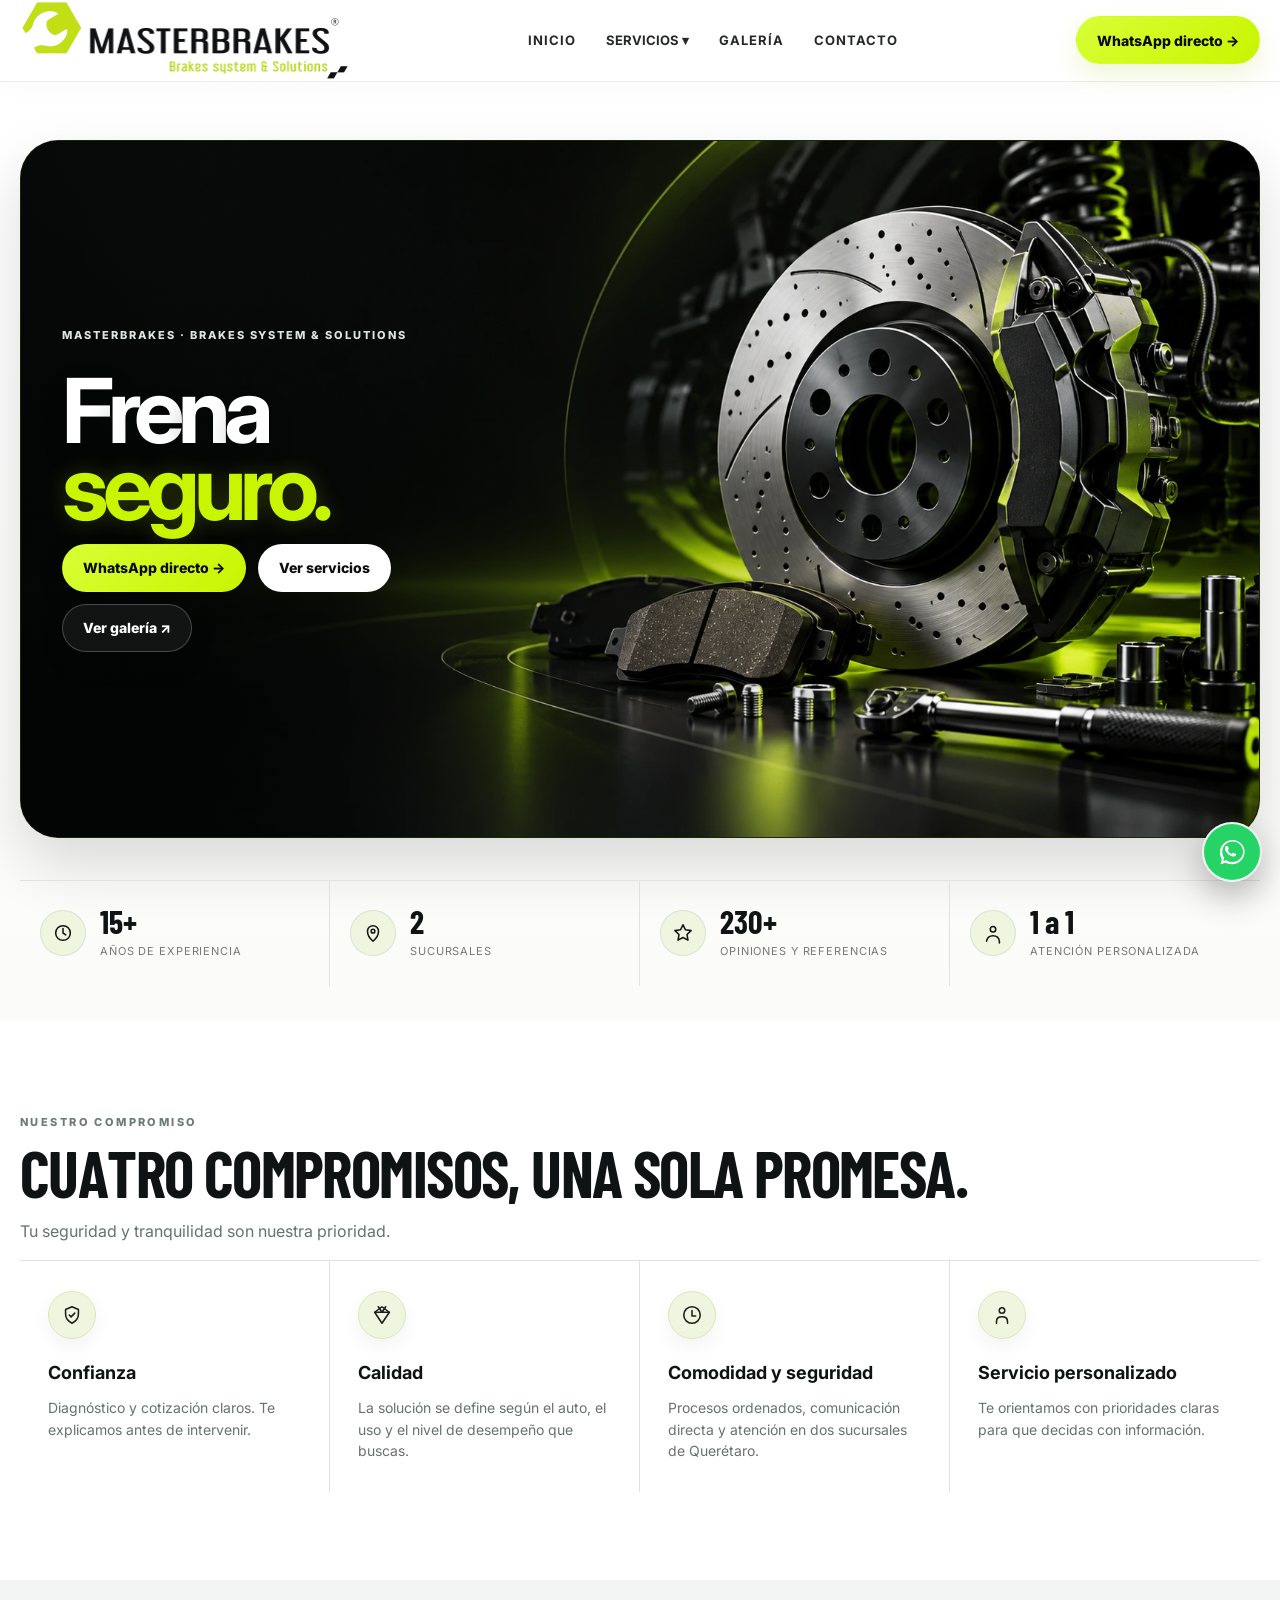
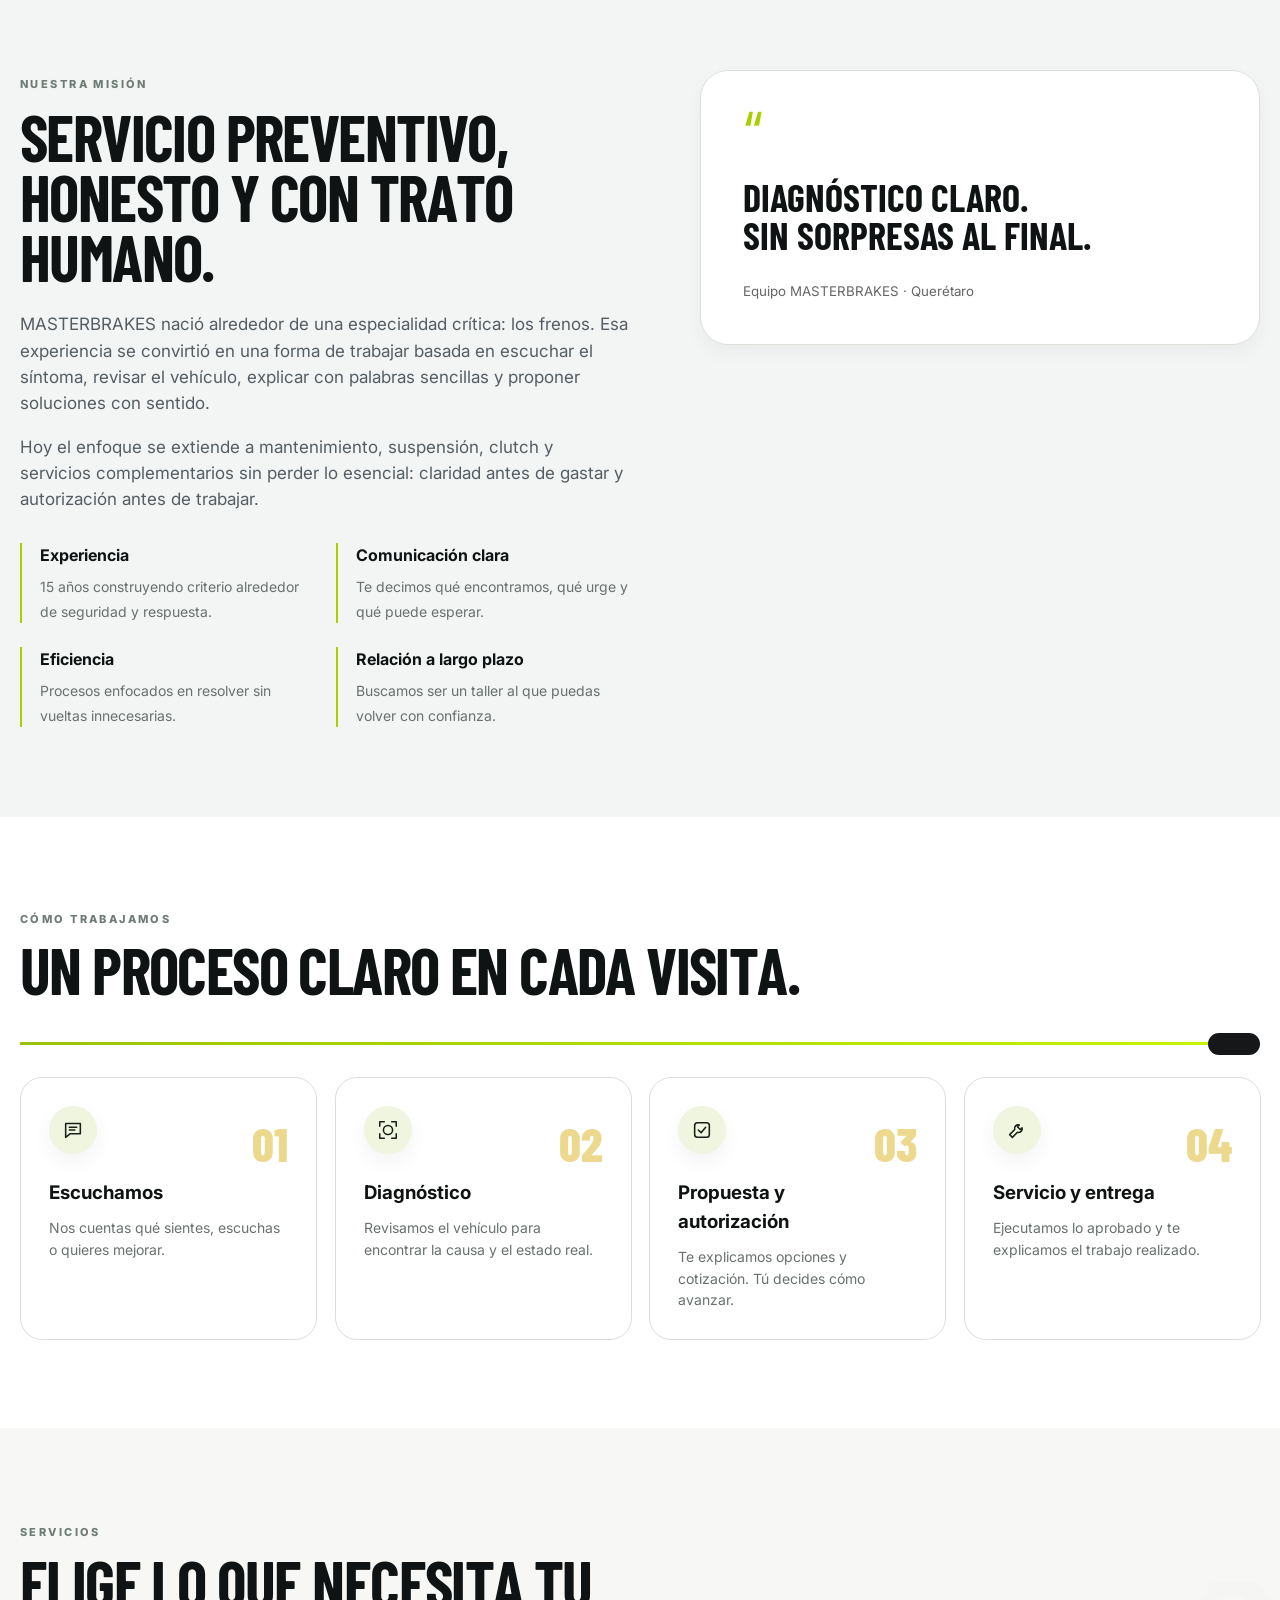
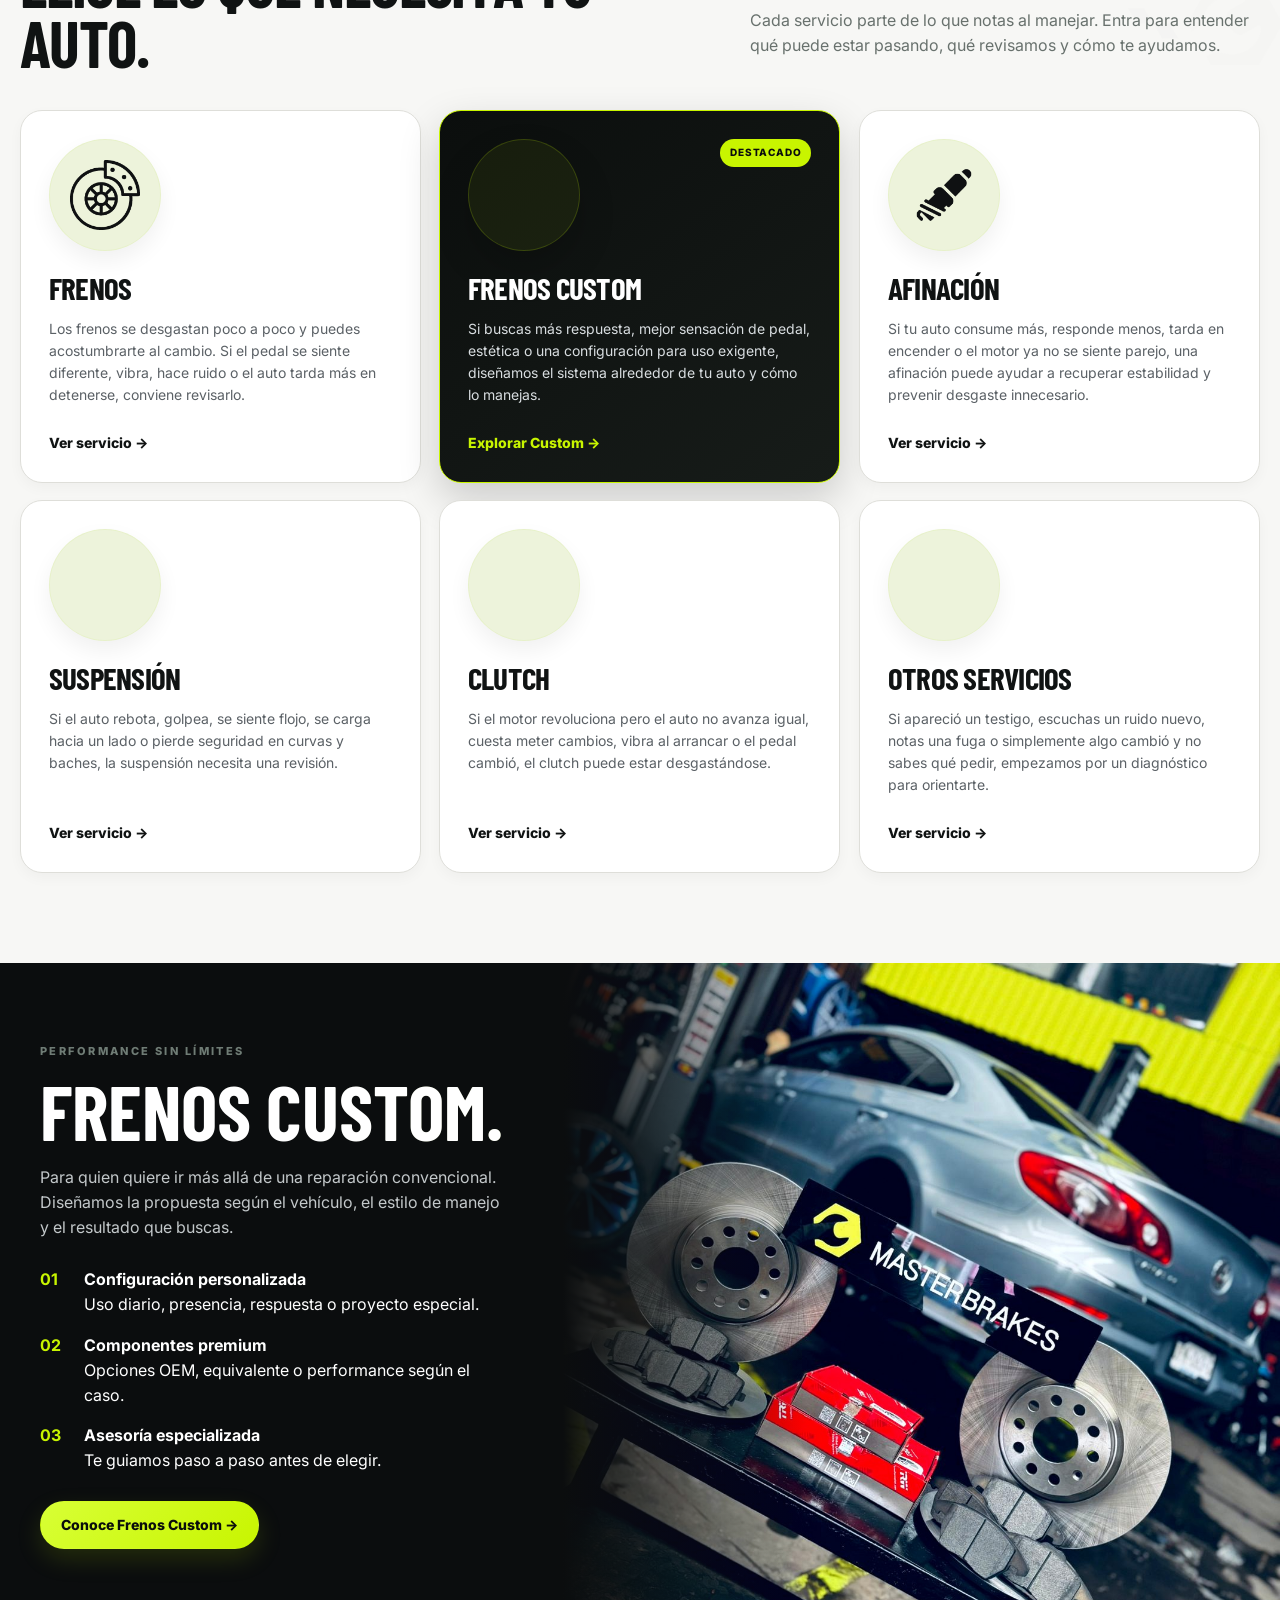
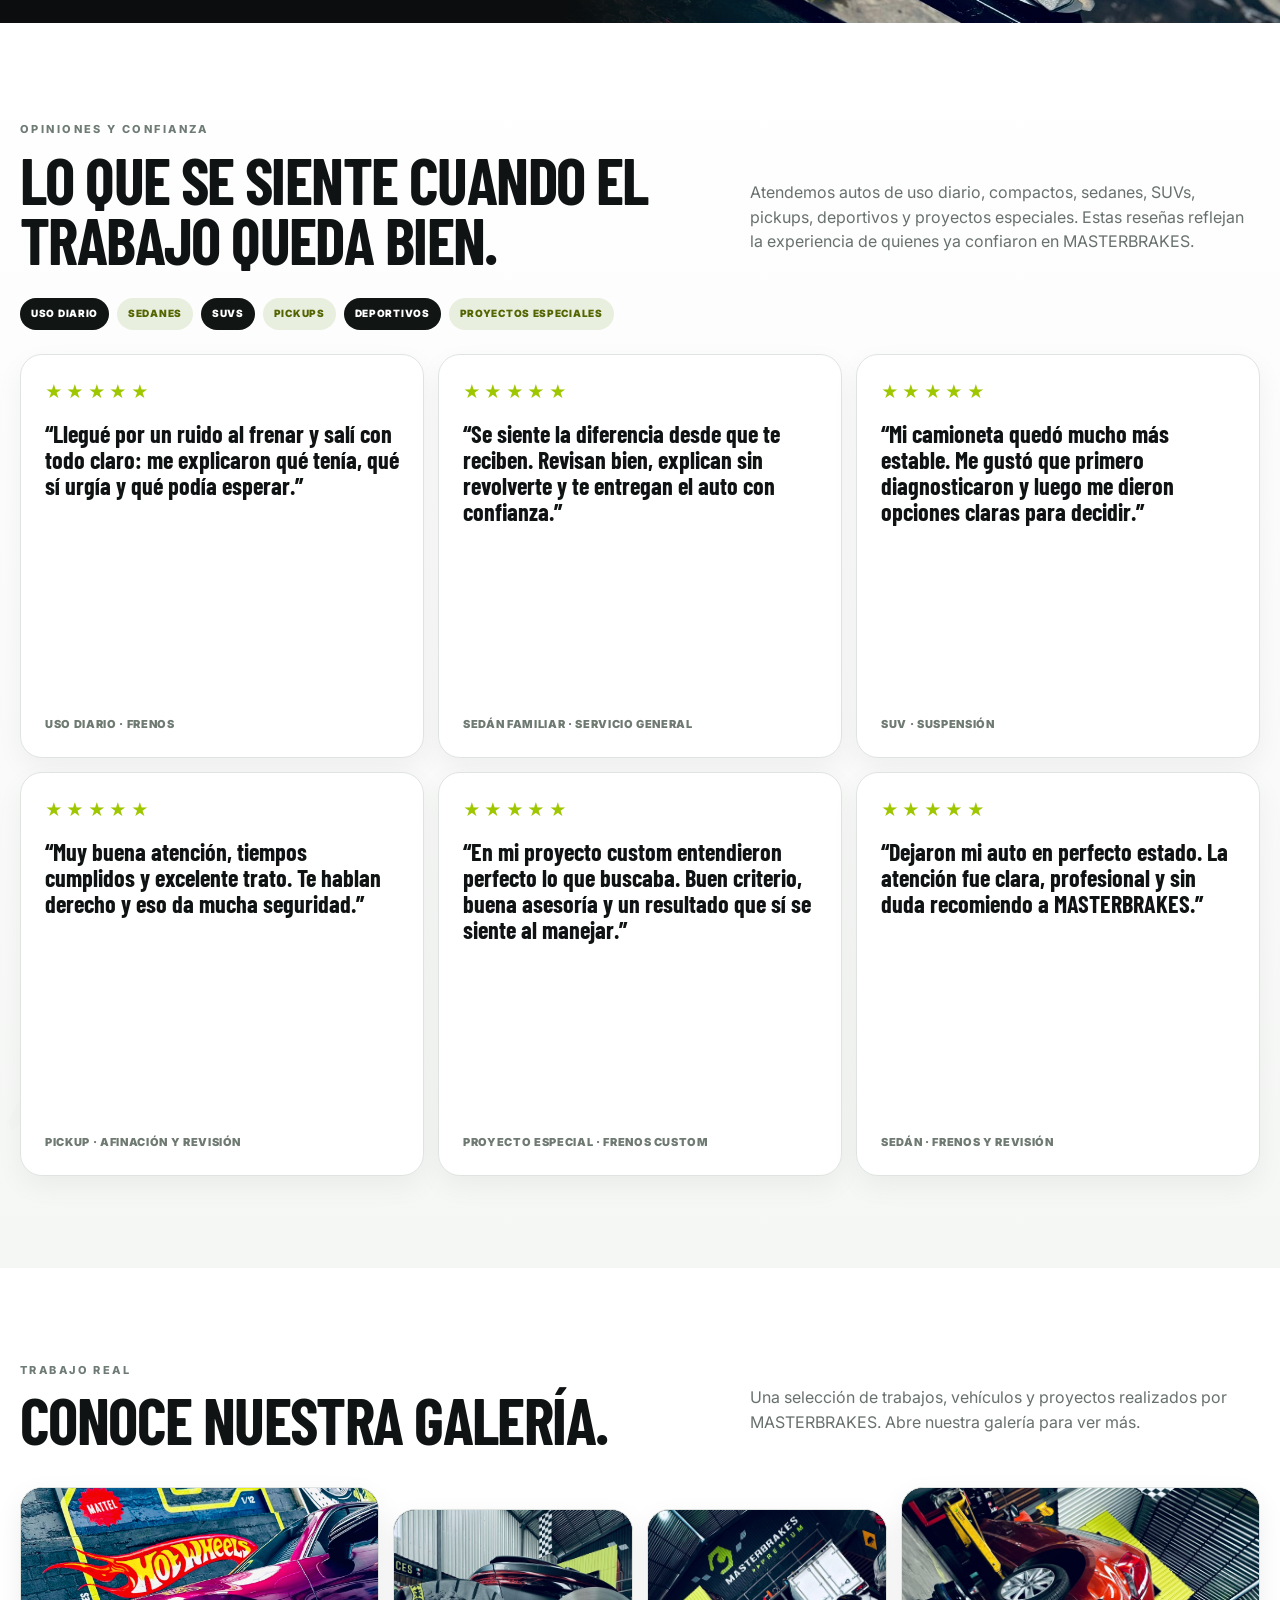
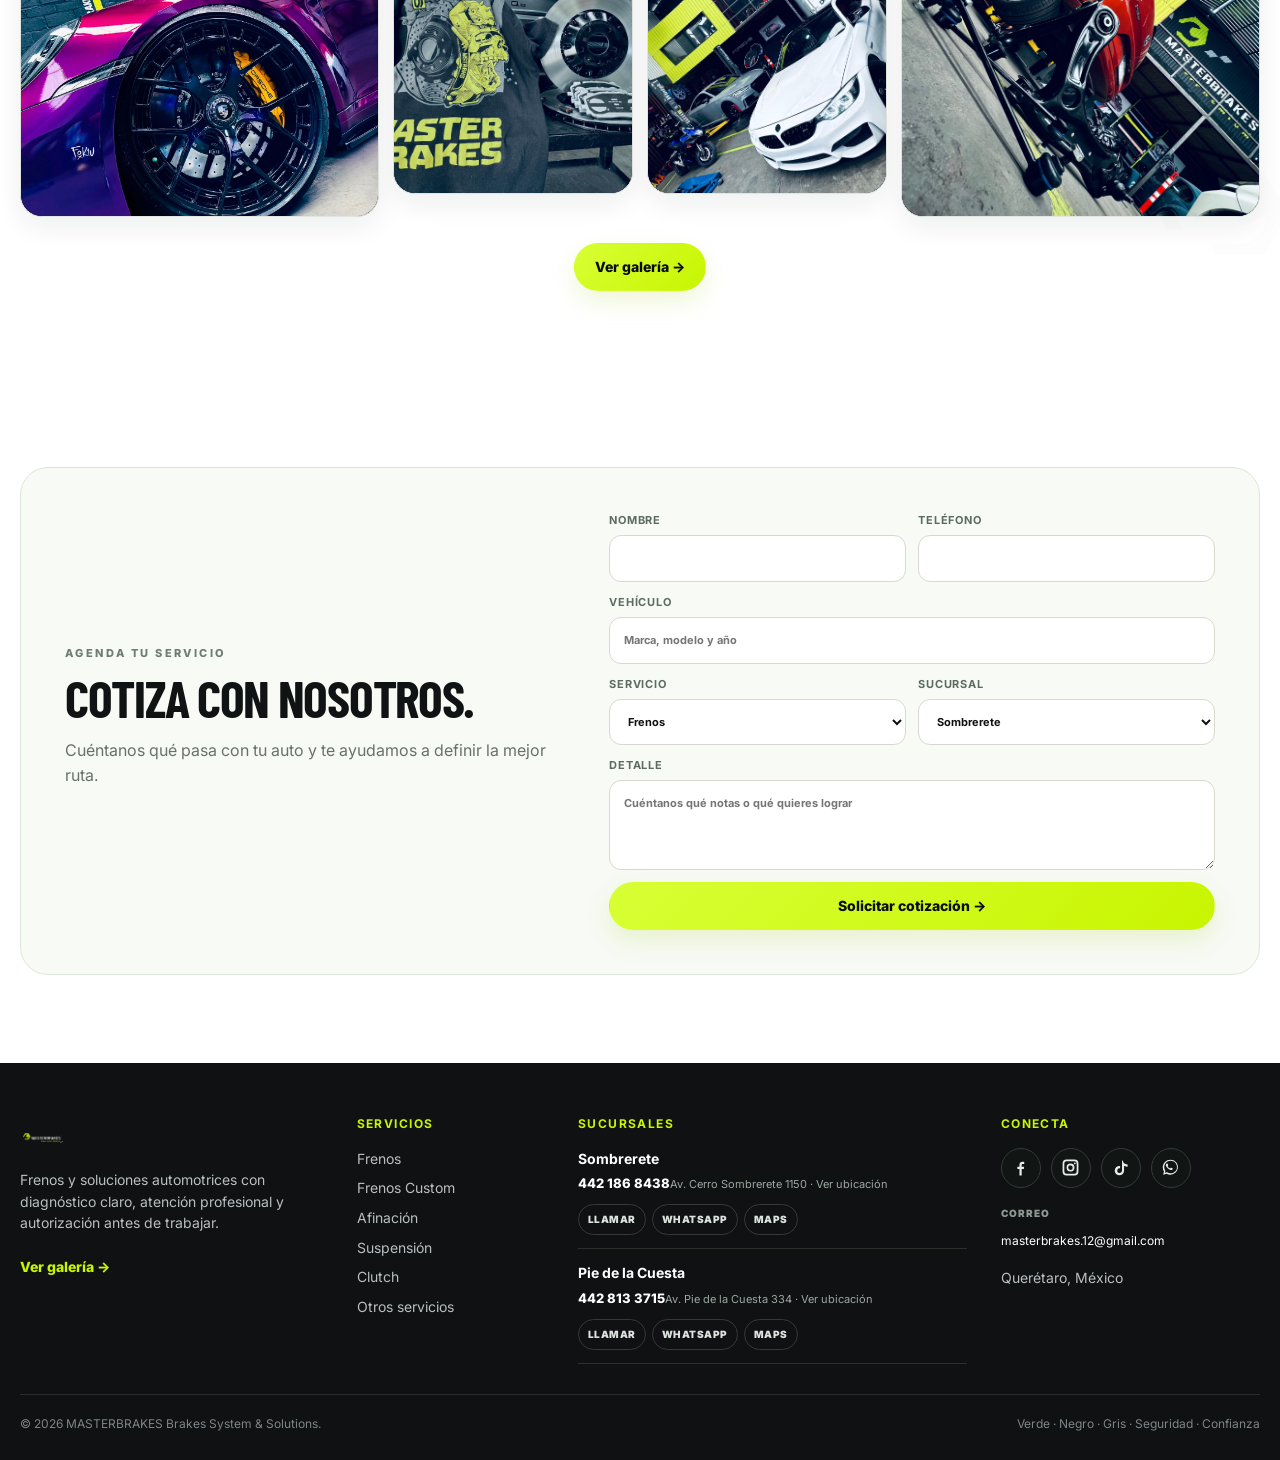
==== commit 7dee5ddf: "Rename index (8).html to index.html" ====
--- a/index.html
+++ b/index.html
@@ -1,6 +1,6 @@
 <!DOCTYPE html>
 
-<html lang="es-MX"><head><meta charset="utf-8"/><meta content="width=device-width,initial-scale=1,viewport-fit=cover" name="viewport"/><title>MASTERBRAKES | Frenos y soluciones automotrices en Querétaro</title><meta content="MASTERBRAKES Brakes System &amp; Solutions en Querétaro: frenos, frenos custom, afinación, suspensión, clutch y diagnóstico automotriz con atención clara y personalizada." name="description"/><link href="favicon.png" rel="icon"/><link href="css/styles.css" rel="stylesheet"/><style>
+<html lang="es-MX"><head><meta charset="utf-8"/><meta content="width=device-width,initial-scale=1,viewport-fit=cover" name="viewport"/><meta name="google-site-verification" content="YgILsUAzEPddl5l287Tl8hoi9VIPkky4JDGtzXbgT1s" /><title>MASTERBRAKES | Frenos y soluciones automotrices en Querétaro</title><meta content="MASTERBRAKES Brakes System &amp; Solutions en Querétaro: frenos, frenos custom, afinación, suspensión, clutch y diagnóstico automotriz con atención clara y personalizada." name="description"/><link href="favicon.png" rel="icon"/><link href="css/styles.css" rel="stylesheet"/><style>
 .wa-direct-float{position:fixed!important;right:24px!important;bottom:24px!important;width:64px!important;height:64px!important;border-radius:50%!important;background:#25D366!important;color:#fff!important;display:flex!important;align-items:center!important;justify-content:center!important;z-index:999999!important;box-shadow:0 12px 30px rgba(0,0,0,.25)!important;text-decoration:none!important;transition:transform .2s ease,box-shadow .2s ease!important}
 .wa-direct-float:hover{transform:translateY(-3px) scale(1.04)!important;box-shadow:0 16px 34px rgba(0,0,0,.32)!important}
 .wa-direct-float svg{width:34px!important;height:34px!important;display:block!important}
@@ -90,4 +90,4 @@
 </div><p class="footer-email"><span>Correo</span><a href="mailto:masterbrakes.12@gmail.com">masterbrakes.12@gmail.com</a></p><p>Querétaro, México</p></div>
 </div><div class="footer-bottom"><span>© 2026 MASTERBRAKES Brakes System &amp; Solutions.</span><span>Verde · Negro · Gris · Seguridad · Confianza</span></div></div></footer>
 <a aria-label="Enviar WhatsApp a MASTERBRAKES Sombrerete" class="wa-float wa-direct-primary" href="https://wa.me/524421868438?text=Hola%20MASTERBRAKES%2C%20quiero%20informaci%C3%B3n%20y%20cotizar%20en%20la%20sucursal%20Sombrerete." rel="noopener" target="_blank" title="WhatsApp Sombrerete"><svg aria-hidden="true" viewbox="0 0 32 32"><path d="M19.1 17.3c-.3-.2-1.7-.8-2-.9-.3-.1-.5-.2-.7.2-.2.3-.8.9-1 .9-.2 0-.4 0-.7-.2-2-.9-3.3-2.9-3.4-3.1-.2-.3 0-.5.1-.7.1-.1.3-.3.4-.5.1-.1.2-.3.3-.5.1-.2 0-.4 0-.5s-.7-1.8-.9-2.4c-.2-.5-.5-.4-.7-.4h-.6c-.2 0-.5.1-.7.4-.2.3-1 1-1 2.5s1 2.8 1.2 3c.1.2 2 3.1 4.9 4.3.7.3 1.2.5 1.6.6.7.2 1.3.2 1.8.1.5-.1 1.7-.7 1.9-1.3.2-.6.2-1.1.2-1.2 0-.1-.2-.2-.4-.3z" fill="currentColor"></path><path d="M16 3C8.8 3 3 8.7 3 15.9c0 2.5.7 4.8 2 6.8L3.7 28l5.5-1.3c1.9 1 4.1 1.5 6.3 1.5 7.2 0 13-5.7 13-12.9C28.5 8.7 23.2 3 16 3zm0 22.8c-2.1 0-4.1-.6-5.8-1.6l-.4-.2-3.3.8.9-3.2-.2-.4c-1.1-1.7-1.7-3.7-1.7-5.8 0-5.9 4.8-10.7 10.7-10.7 5.9 0 10.7 4.8 10.7 10.7 0 5.7-5 10.4-10.9 10.4z" fill="currentColor"></path></svg></a>
-<script src="js/script.js"></script></body></html>+<script src="js/script.js"></script></body></html>
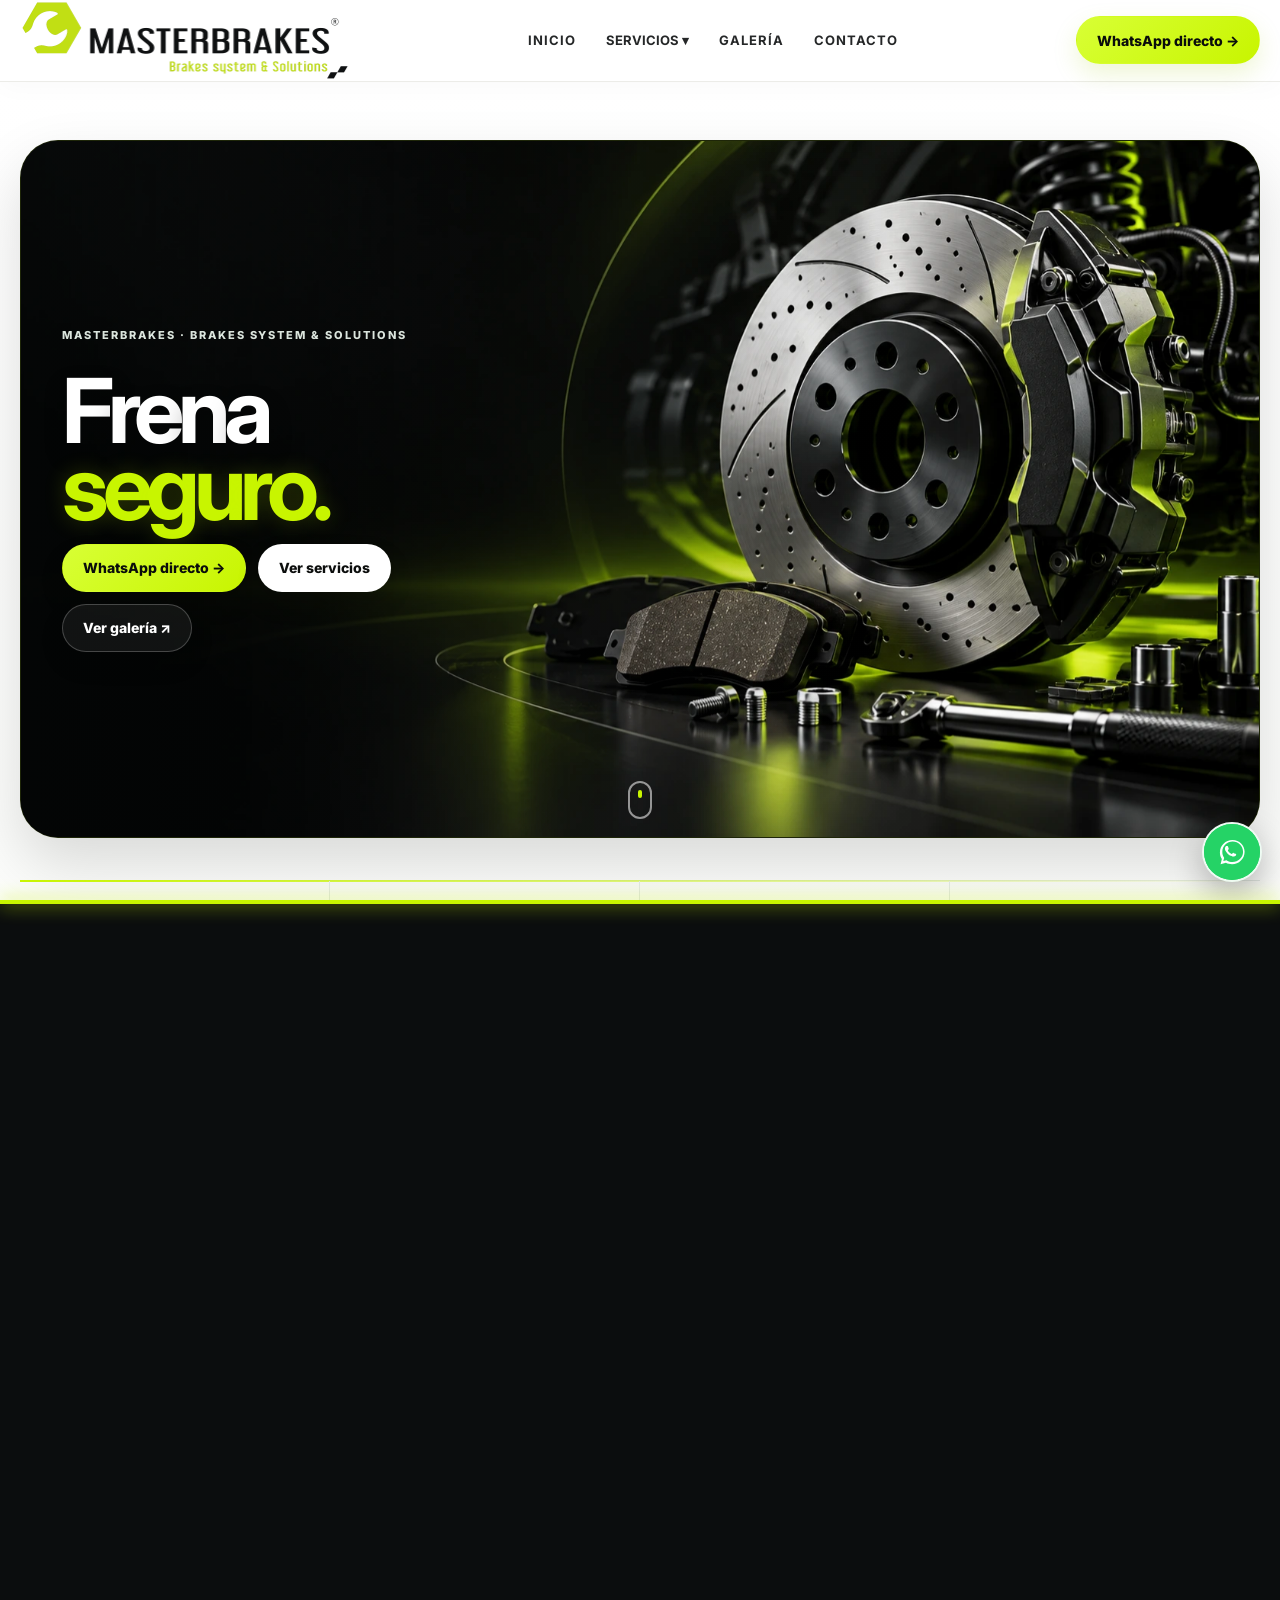
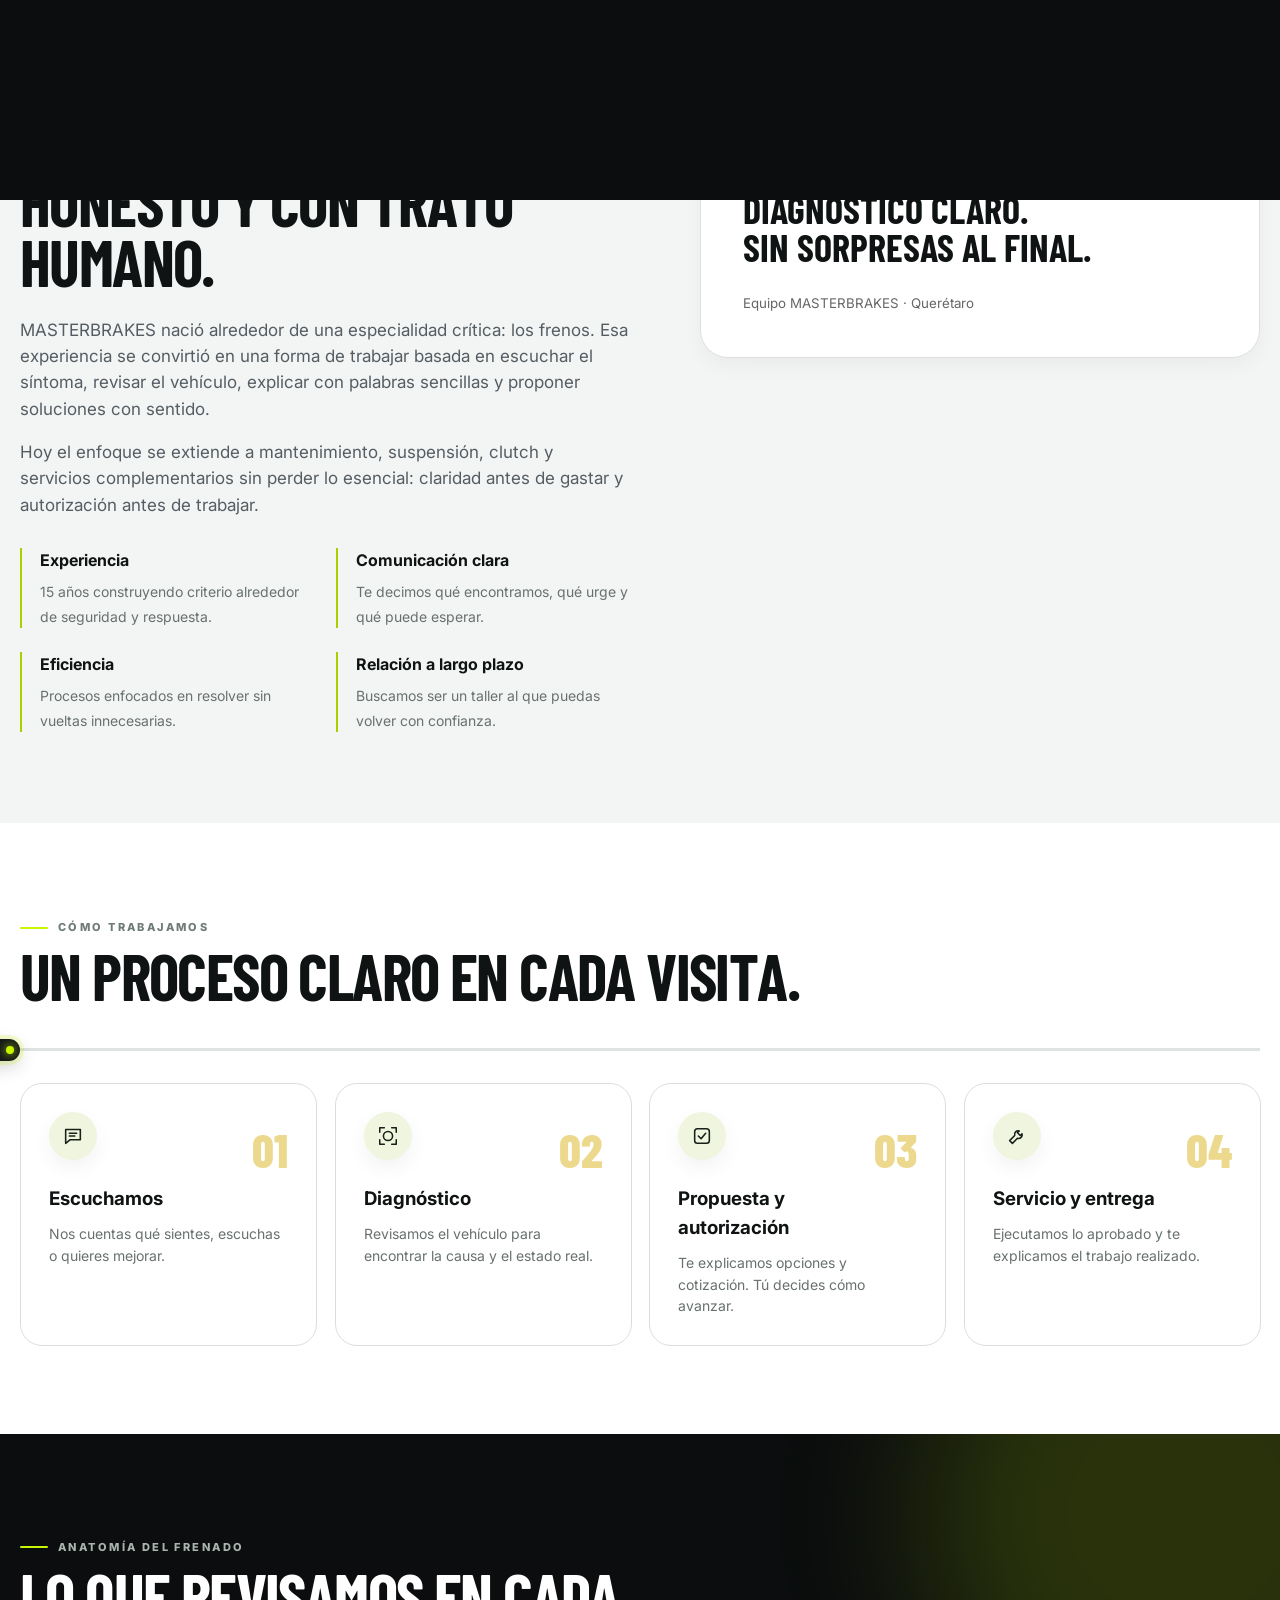
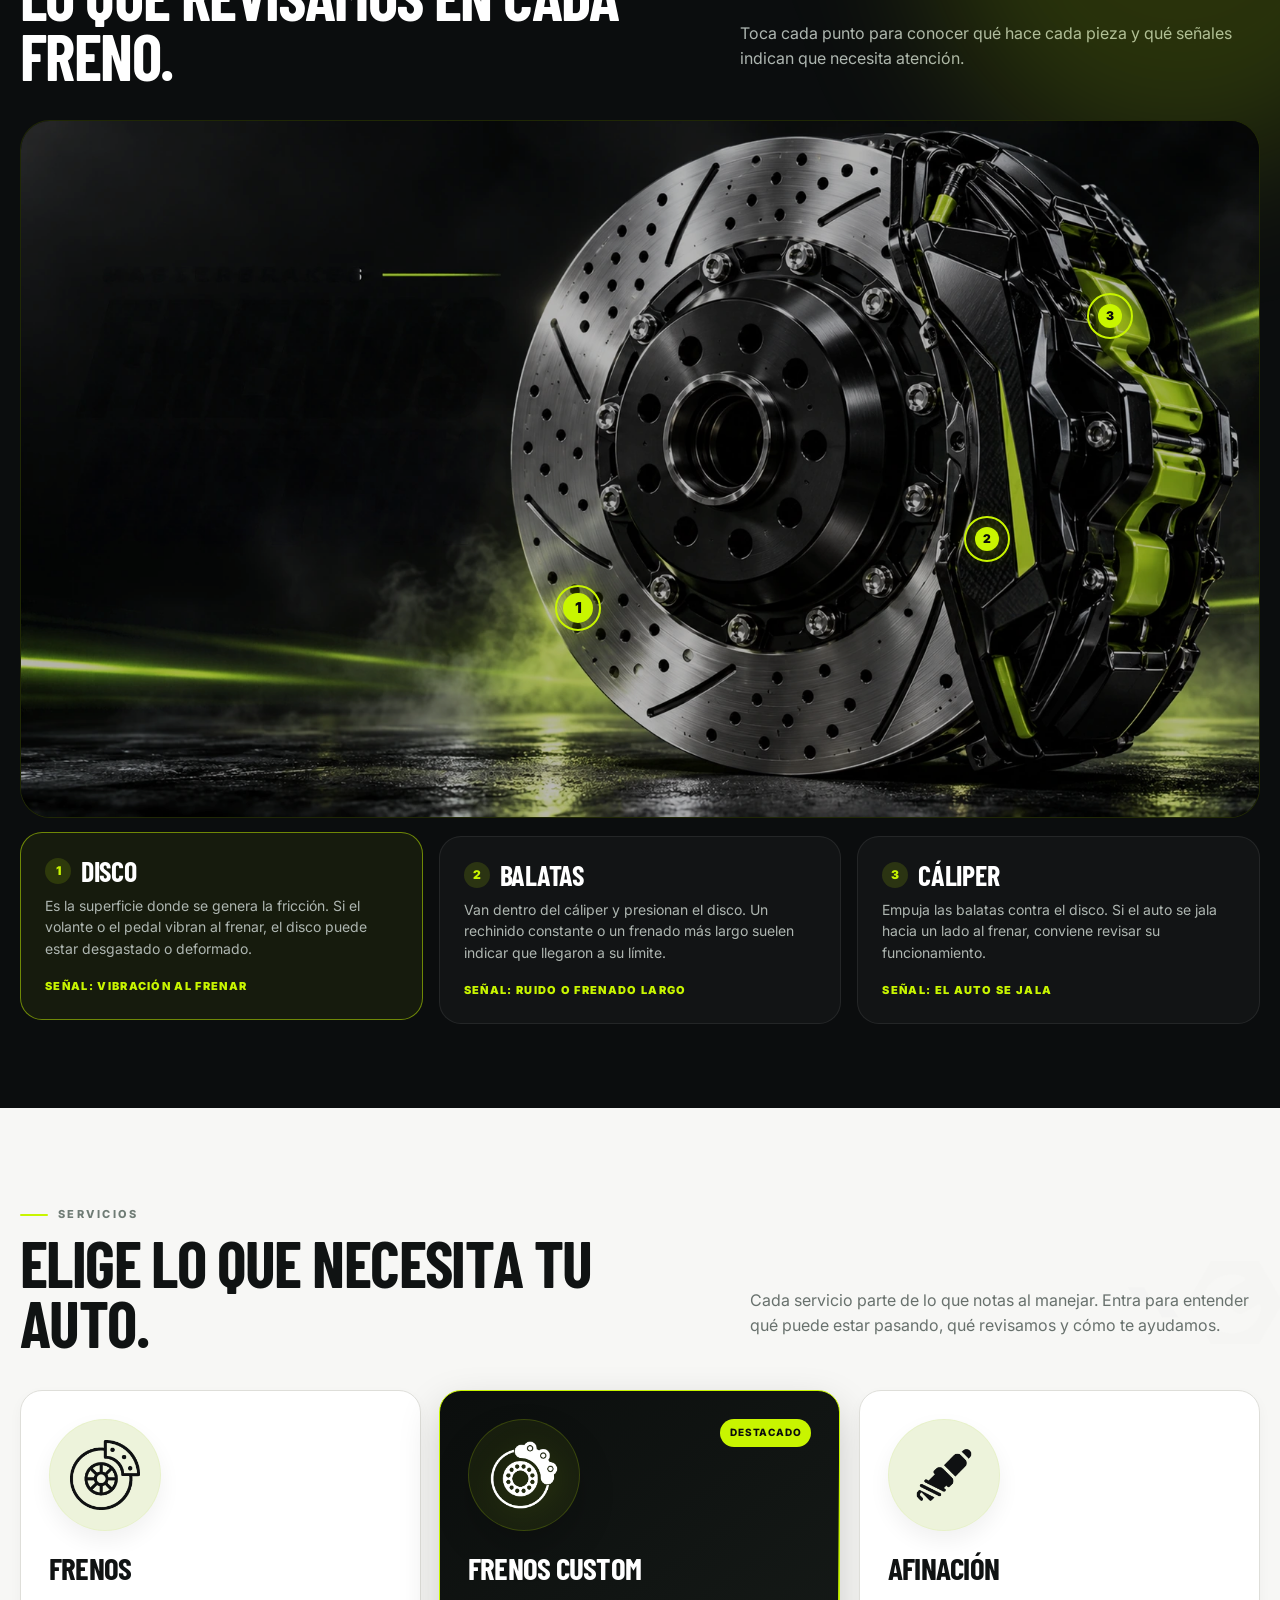
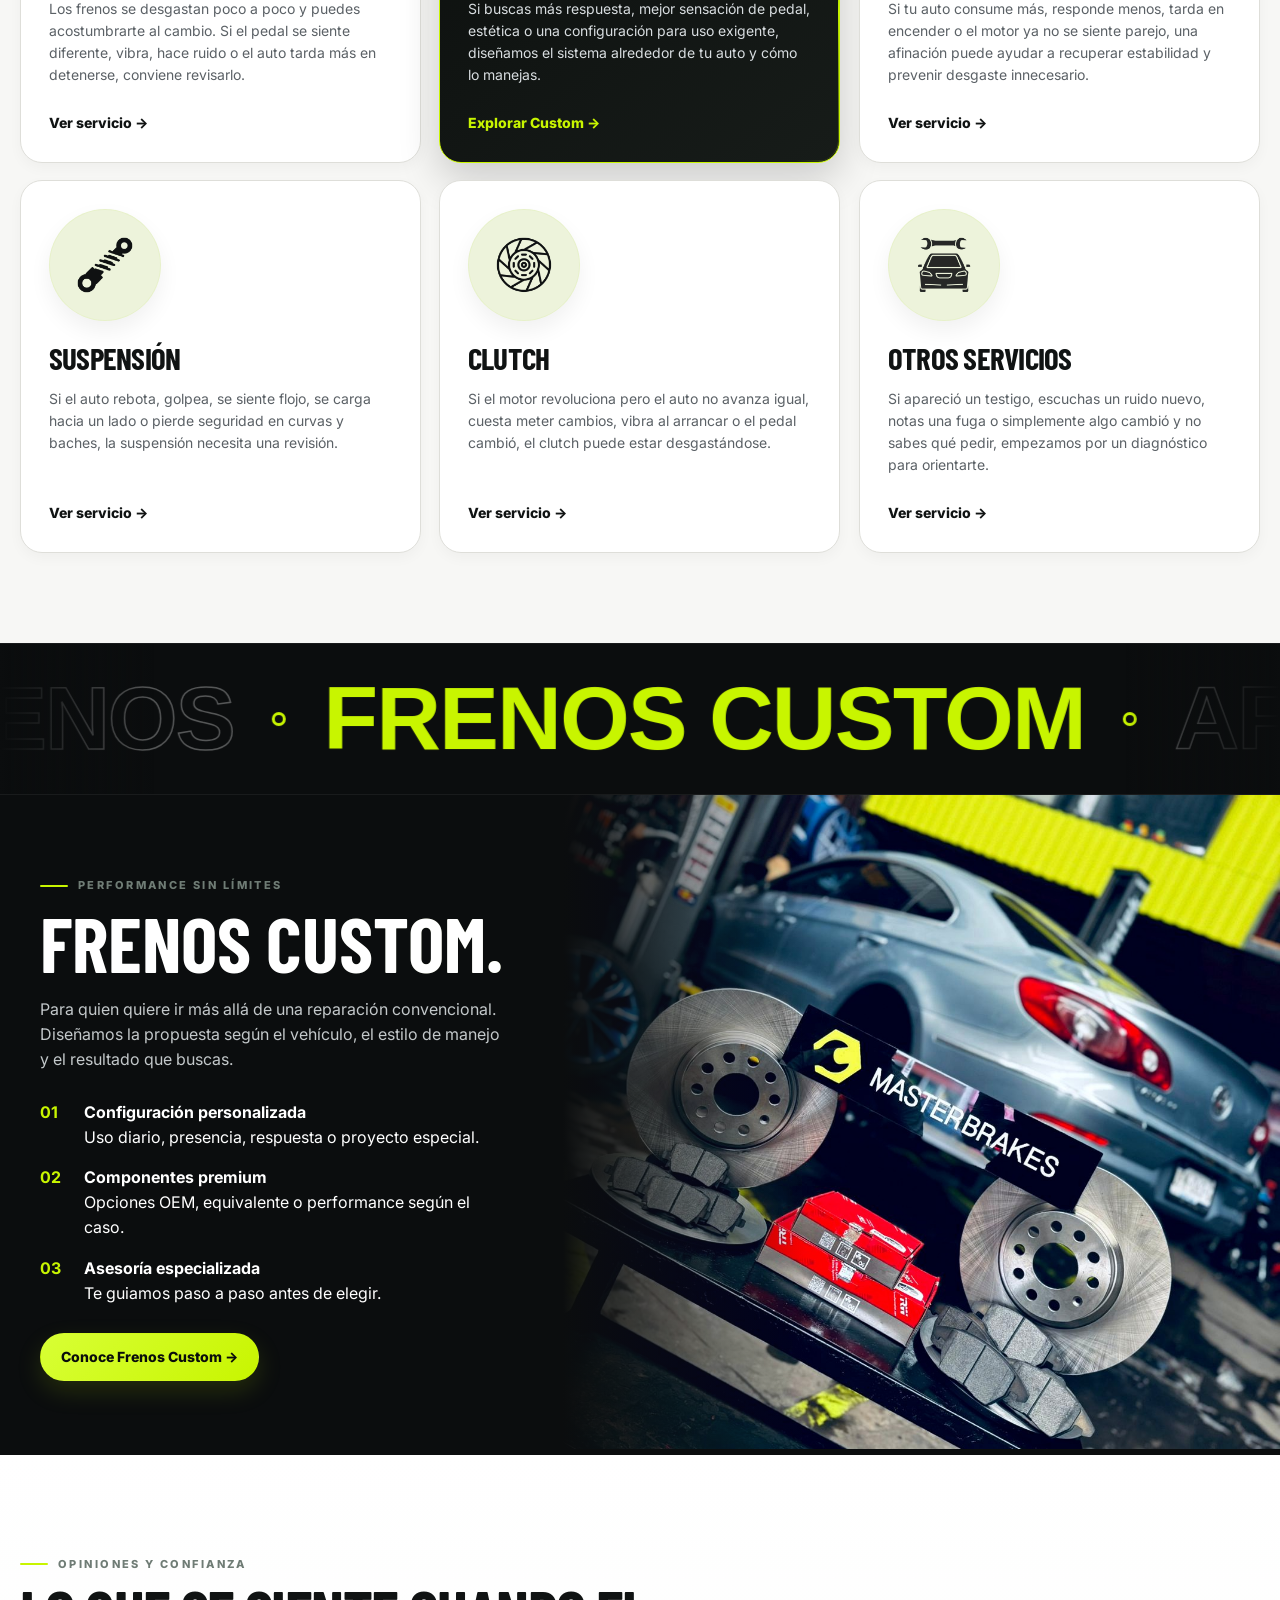
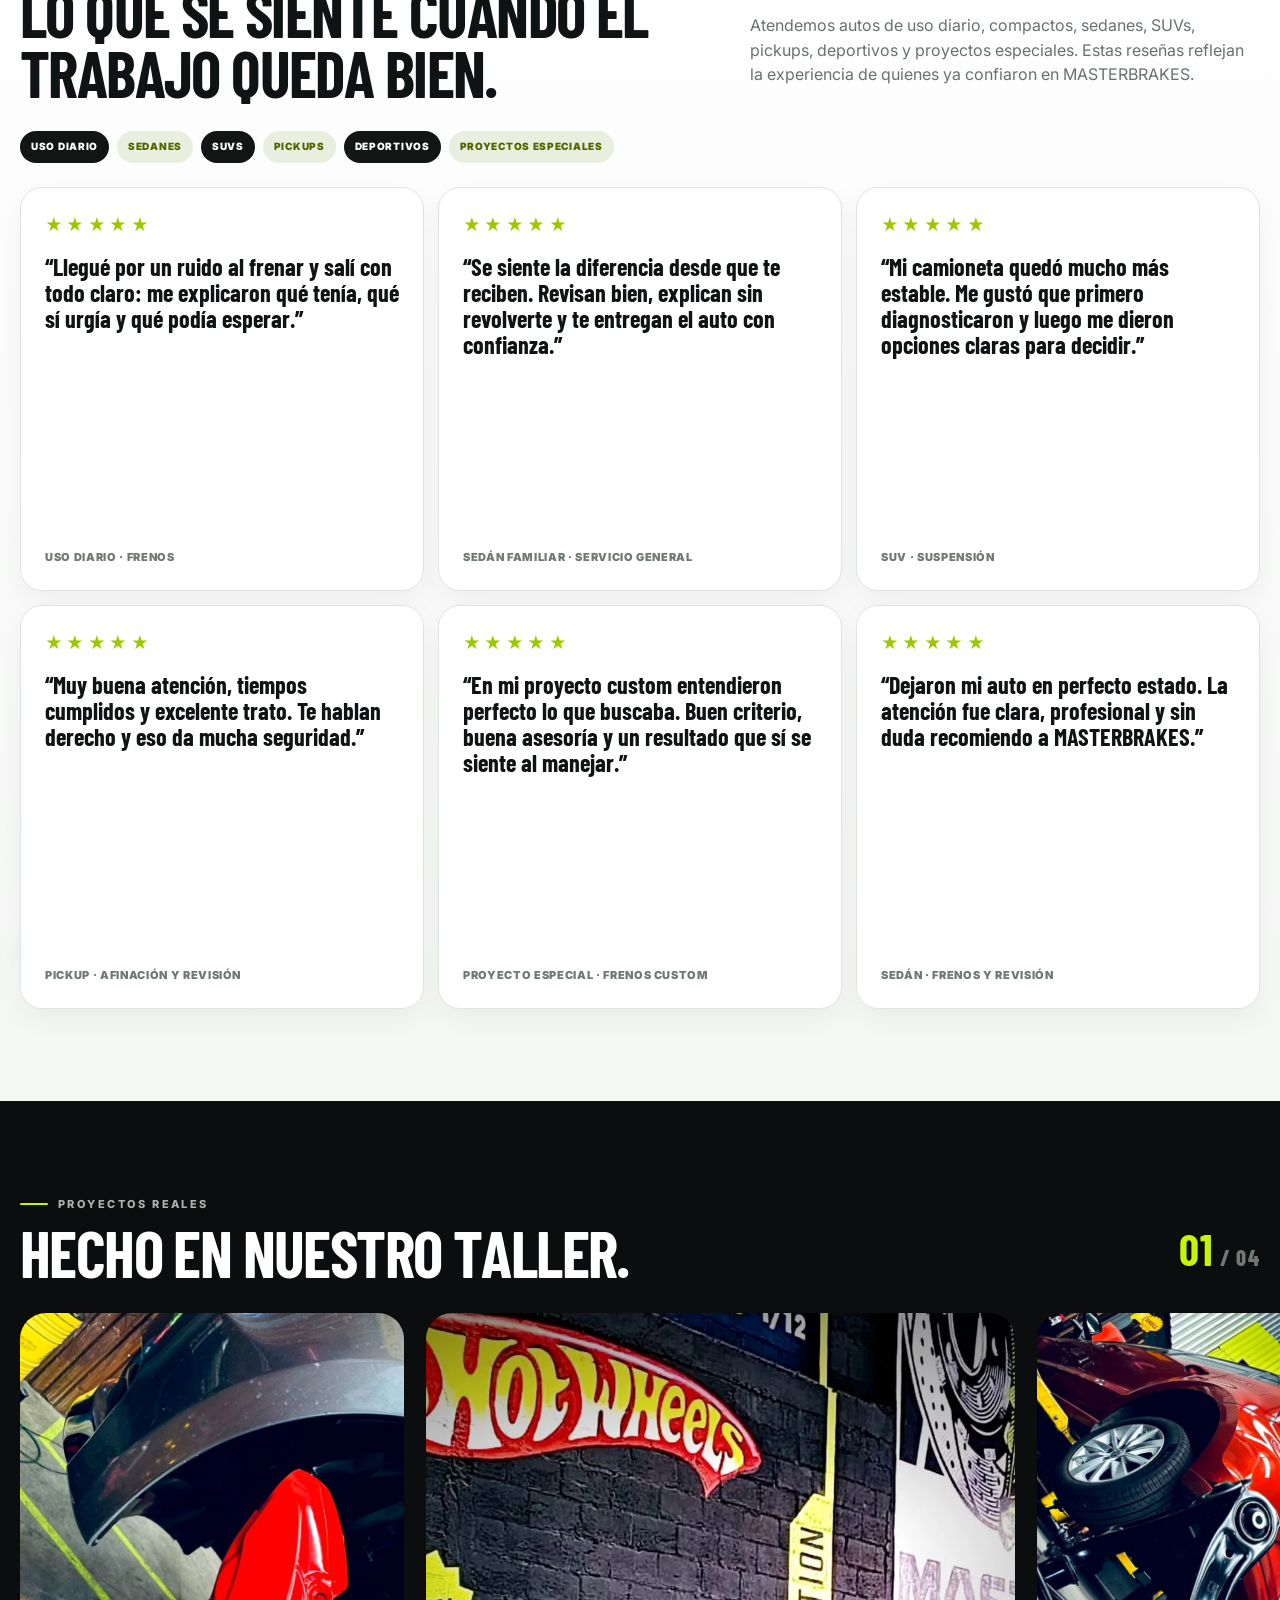
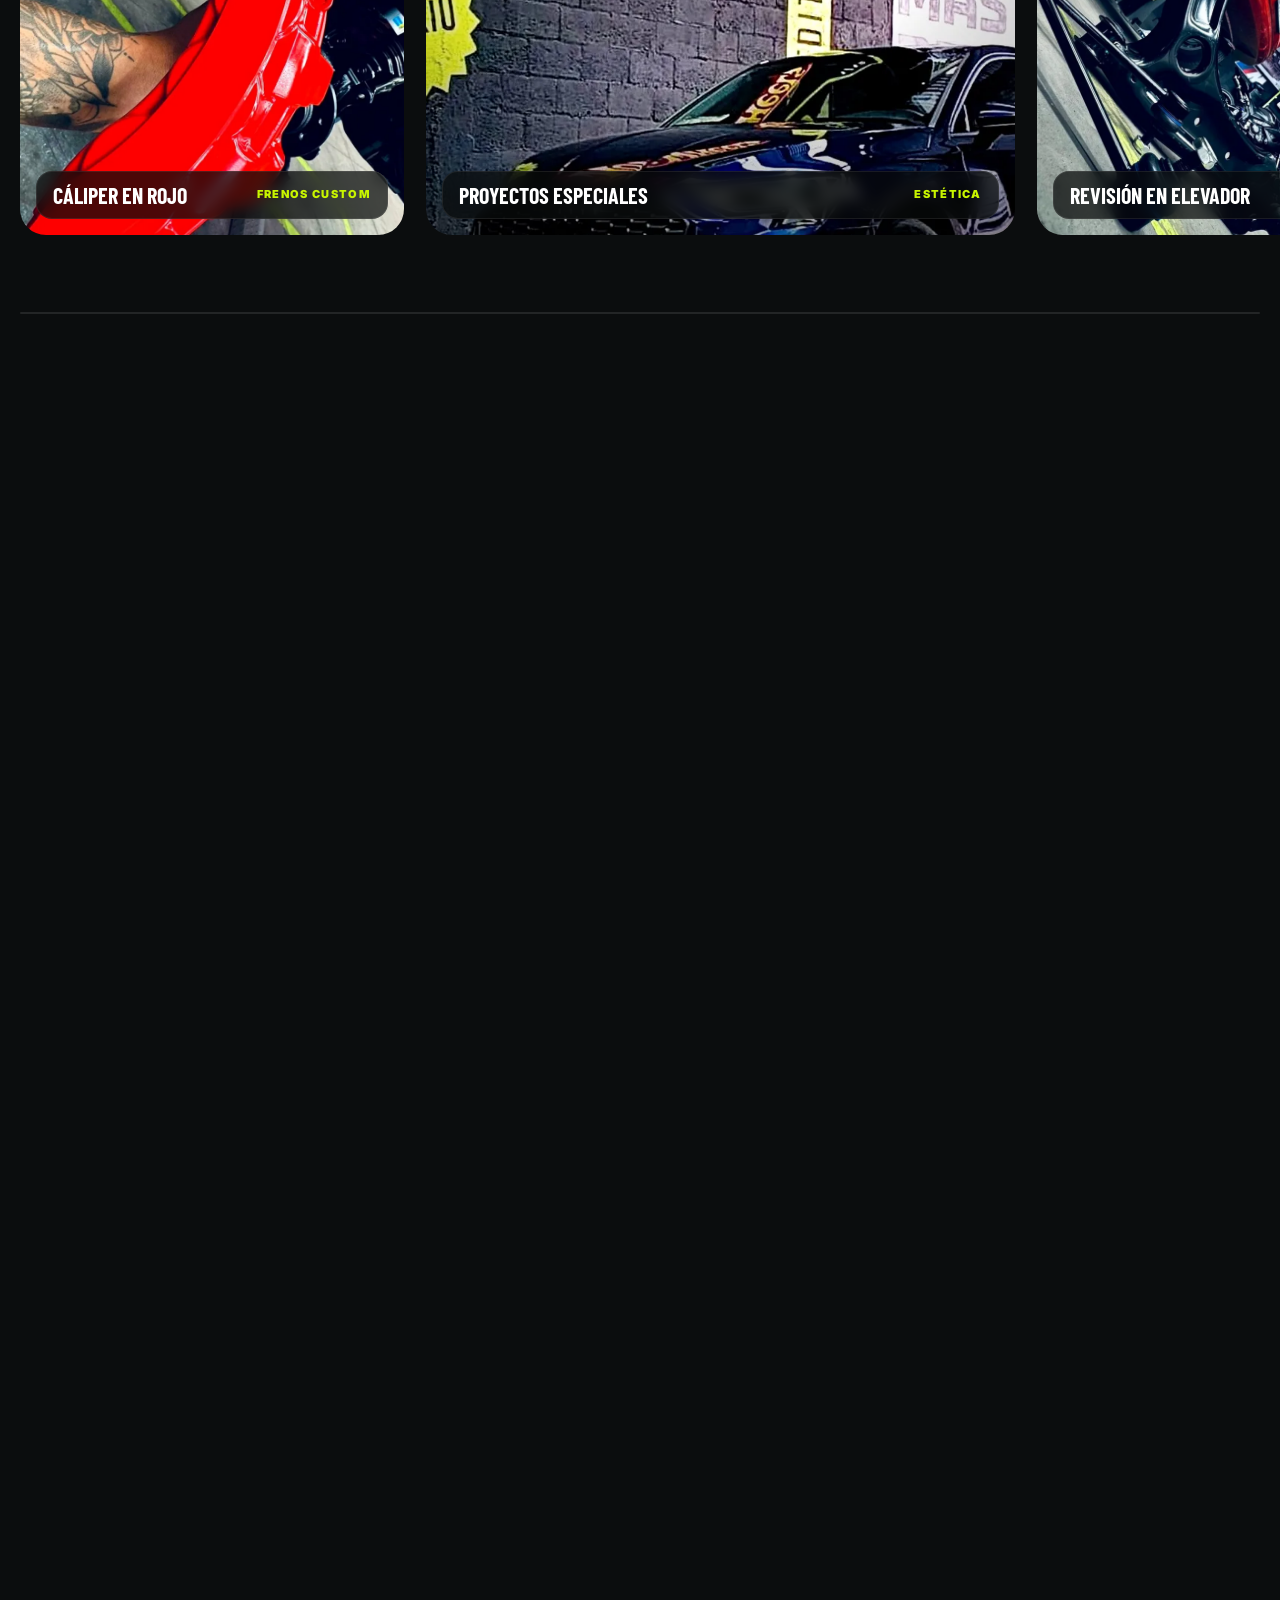
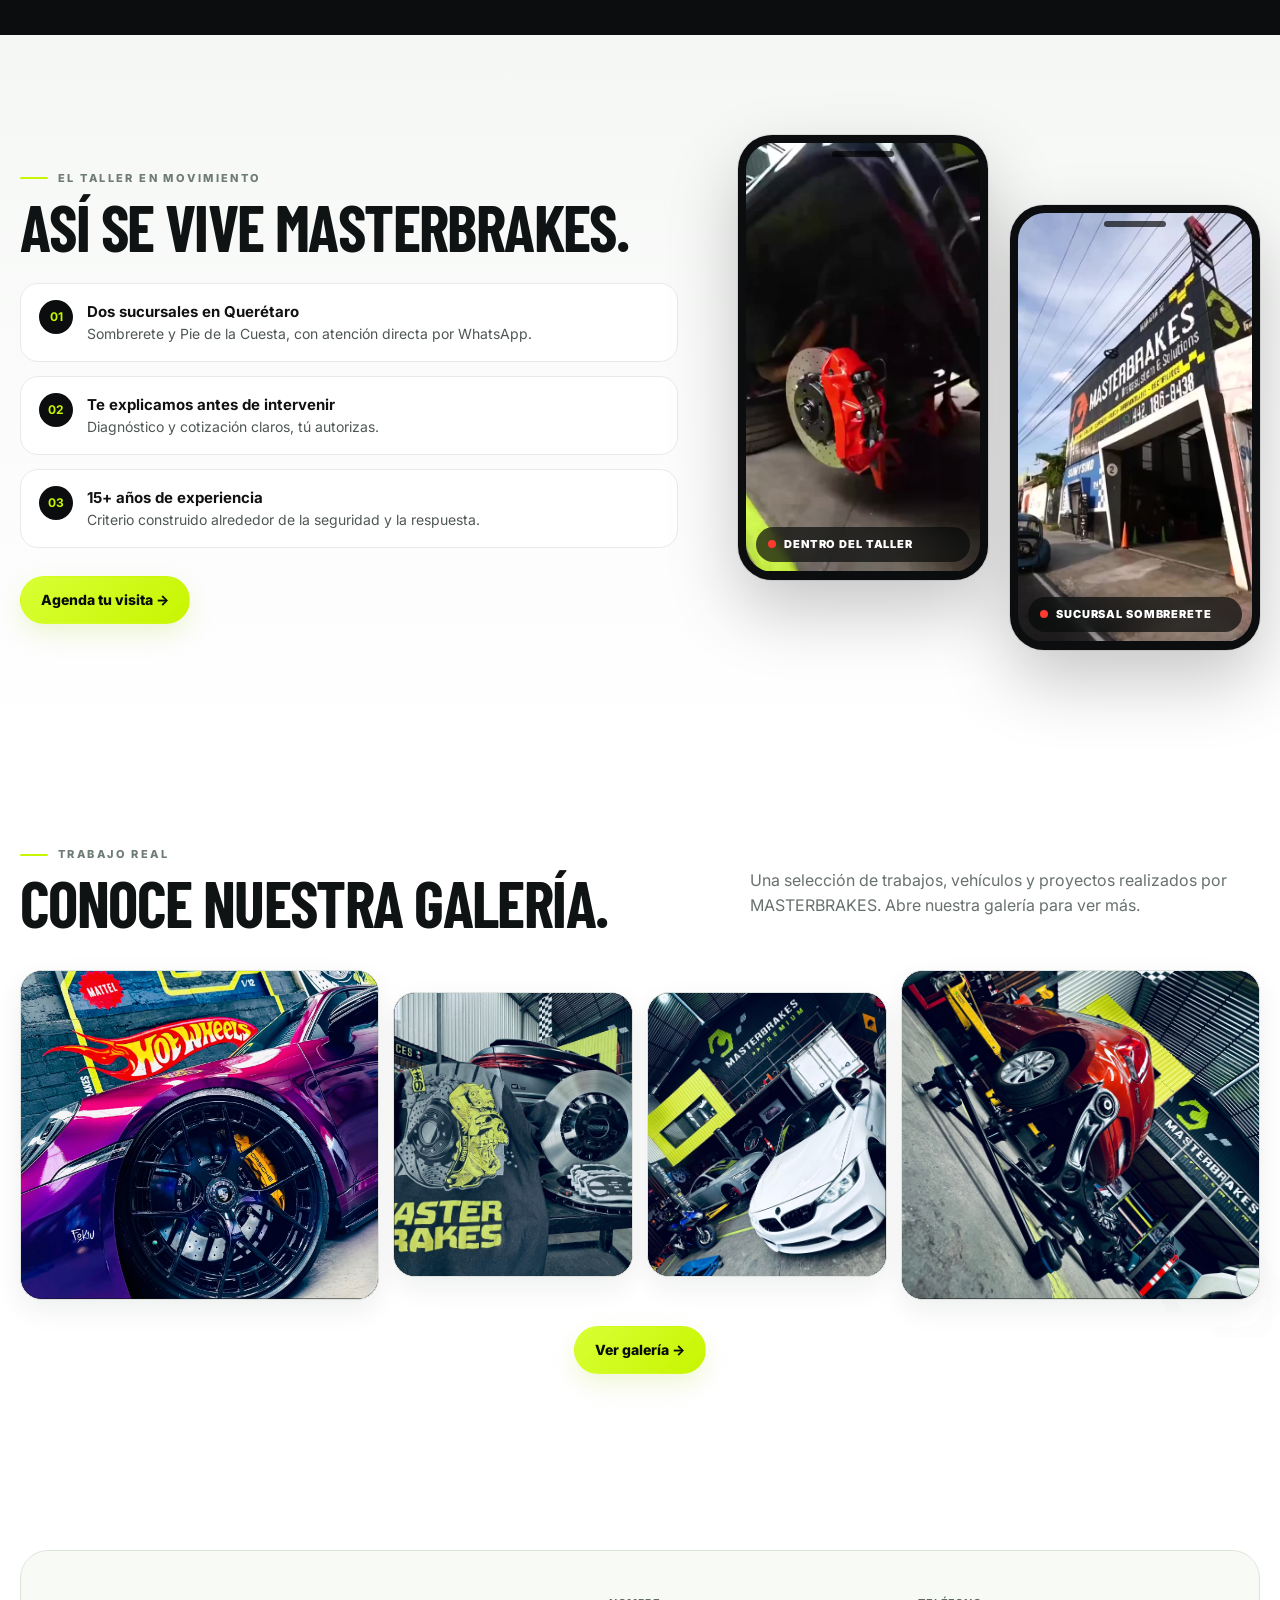
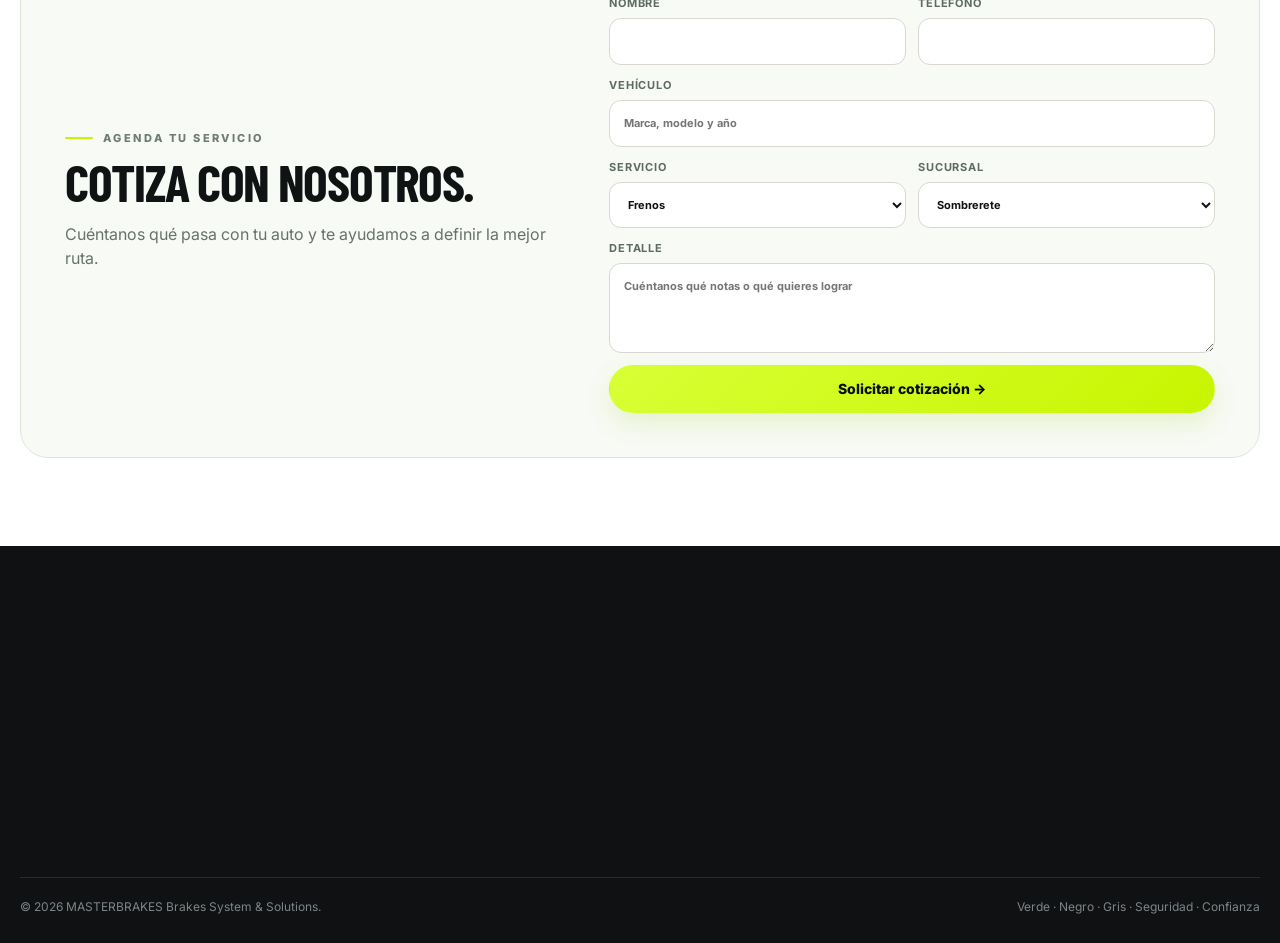
==== commit ae786ebc: "Add files via upload" ====
--- a/index.html
+++ b/index.html
@@ -1,11 +1,11 @@
 <!DOCTYPE html>
 
-<html lang="es-MX"><head><meta charset="utf-8"/><meta content="width=device-width,initial-scale=1,viewport-fit=cover" name="viewport"/><meta name="google-site-verification" content="YgILsUAzEPddl5l287Tl8hoi9VIPkky4JDGtzXbgT1s" /><title>MASTERBRAKES | Frenos y soluciones automotrices en Querétaro</title><meta content="MASTERBRAKES Brakes System &amp; Solutions en Querétaro: frenos, frenos custom, afinación, suspensión, clutch y diagnóstico automotriz con atención clara y personalizada." name="description"/><link href="favicon.png" rel="icon"/><link href="css/styles.css" rel="stylesheet"/><style>
+<html lang="es-MX"><head><meta charset="utf-8"/><meta content="width=device-width,initial-scale=1,viewport-fit=cover" name="viewport"/><meta name="google-site-verification" content="YgILsUAzEPddl5l287Tl8hoi9VIPkky4JDGtzXbgT1s" /><title>MASTERBRAKES | Frenos y soluciones automotrices en Querétaro</title><meta content="MASTERBRAKES Brakes System &amp; Solutions en Querétaro: frenos, frenos custom, afinación, suspensión, clutch y diagnóstico automotriz con atención clara y personalizada." name="description"/><link href="favicon.png" rel="icon"/><link href="css/styles.css" rel="stylesheet"/><link href="css/motion.css" rel="stylesheet"/><style>
 .wa-direct-float{position:fixed!important;right:24px!important;bottom:24px!important;width:64px!important;height:64px!important;border-radius:50%!important;background:#25D366!important;color:#fff!important;display:flex!important;align-items:center!important;justify-content:center!important;z-index:999999!important;box-shadow:0 12px 30px rgba(0,0,0,.25)!important;text-decoration:none!important;transition:transform .2s ease,box-shadow .2s ease!important}
 .wa-direct-float:hover{transform:translateY(-3px) scale(1.04)!important;box-shadow:0 16px 34px rgba(0,0,0,.32)!important}
 .wa-direct-float svg{width:34px!important;height:34px!important;display:block!important}
 @media(max-width:768px){.wa-direct-float{right:16px!important;bottom:16px!important;width:58px!important;height:58px!important}.wa-direct-float svg{width:31px!important;height:31px!important}}
-</style></head><body class="site-premium"><header class="site-header"><div class="wrap nav-row">
+</style><link rel="canonical" href="https://www.frenosmasterbrakes.com/"/><meta property="og:type" content="website"/><meta property="og:locale" content="es_MX"/><meta property="og:site_name" content="MASTERBRAKES"/><meta property="og:title" content="MASTERBRAKES | Frenos y soluciones automotrices en Querétaro"/><meta property="og:description" content="MASTERBRAKES Brakes System &amp; Solutions en Querétaro: frenos, frenos custom, afinación, suspensión, clutch y diagnóstico automotriz con atención clara y personalizada."/><meta property="og:url" content="https://www.frenosmasterbrakes.com/"/><meta property="og:image" content="https://www.frenosmasterbrakes.com/assets/hero-frena-seguro.webp"/><meta name="twitter:card" content="summary_large_image"/><meta name="twitter:title" content="MASTERBRAKES | Frenos y soluciones automotrices en Querétaro"/><meta name="twitter:description" content="MASTERBRAKES Brakes System &amp; Solutions en Querétaro: frenos, frenos custom, afinación, suspensión, clutch y diagnóstico automotriz con atención clara y personalizada."/><meta name="theme-color" content="#0b0d0e"/><script type="application/ld+json">{"@context": "https://schema.org", "@type": "AutoRepair", "@id": "https://www.frenosmasterbrakes.com/#negocio", "name": "MASTERBRAKES · Brakes System & Solutions", "url": "https://www.frenosmasterbrakes.com/", "logo": "https://www.frenosmasterbrakes.com/assets/masterbrakes-logo-dark.png", "image": "https://www.frenosmasterbrakes.com/assets/hero-frena-seguro.webp", "email": "masterbrakes.12@gmail.com", "telephone": "+52 442 186 8438", "priceRange": "$$", "areaServed": "Santiago de Querétaro", "sameAs": ["https://www.facebook.com/masterbrakes/", "https://www.instagram.com/masterbrakes.12", "https://www.tiktok.com/@masterbrakes.12"], "address": {"@type": "PostalAddress", "streetAddress": "Av. Cerro Sombrerete 1150, Balcones de San Pablo", "postalCode": "76125", "addressLocality": "Santiago de Querétaro", "addressRegion": "Qro.", "addressCountry": "MX"}, "department": [{"@type": "AutoRepair", "name": "MASTERBRAKES Sombrerete", "telephone": "+52 442 186 8438", "address": {"@type": "PostalAddress", "streetAddress": "Av. Cerro Sombrerete 1150, Balcones de San Pablo", "postalCode": "76125", "addressLocality": "Santiago de Querétaro", "addressRegion": "Qro.", "addressCountry": "MX"}}, {"@type": "AutoRepair", "name": "MASTERBRAKES Pie de la Cuesta", "telephone": "+52 442 813 3715", "address": {"@type": "PostalAddress", "streetAddress": "Av. Pie de la Cuesta 334, Nacional", "postalCode": "76148", "addressLocality": "Santiago de Querétaro", "addressRegion": "Qro.", "addressCountry": "MX"}}], "makesOffer": [{"@type": "Offer", "itemOffered": {"@type": "Service", "name": "Frenos"}}, {"@type": "Offer", "itemOffered": {"@type": "Service", "name": "Frenos Custom"}}, {"@type": "Offer", "itemOffered": {"@type": "Service", "name": "Afinación"}}, {"@type": "Offer", "itemOffered": {"@type": "Service", "name": "Suspensión"}}, {"@type": "Offer", "itemOffered": {"@type": "Service", "name": "Clutch"}}, {"@type": "Offer", "itemOffered": {"@type": "Service", "name": "Diagnóstico automotriz"}}]}</script><script>try{var mbR=matchMedia('(prefers-reduced-motion: reduce)').matches,mbC=document.documentElement.classList;if(!mbR&&sessionStorage.getItem('mbNav')==='1'){sessionStorage.removeItem('mbNav');mbC.add('mb-arrive')}else if(!mbR&&!sessionStorage.getItem('mbIntro'))mbC.add('mb-intro-on')}catch(e){}</script></head><body class="site-premium"><header class="site-header"><div class="wrap nav-row">
 <a class="brand brand-clean" href="index.html" aria-label="MASTERBRAKES inicio"><span class="brand-logo-stack"><img alt="MASTERBRAKES Brakes System &amp; Solutions" class="brand-logo-full brand-logo-dark" src="assets/masterbrakes-logo-dark.png"/><img alt="MASTERBRAKES Brakes System &amp; Solutions" class="brand-logo-full brand-logo-light" src="assets/masterbrakes-logo-light.png"/></span></a>
 <nav aria-label="Navegación principal" class="nav-links">
 <a href="index.html">Inicio</a>
@@ -56,6 +56,27 @@
 </div></div></section>
 <section class="mission"><div class="wrap mission-grid"><div class="mission-copy reveal"><span class="eyebrow">Nuestra misión</span><h2>Servicio preventivo, honesto y con trato humano.</h2><p>MASTERBRAKES nació alrededor de una especialidad crítica: los frenos. Esa experiencia se convirtió en una forma de trabajar basada en escuchar el síntoma, revisar el vehículo, explicar con palabras sencillas y proponer soluciones con sentido.</p><p>Hoy el enfoque se extiende a mantenimiento, suspensión, clutch y servicios complementarios sin perder lo esencial: claridad antes de gastar y autorización antes de trabajar.</p><div class="mission-points"><div class="mission-point"><b>Experiencia</b><span>15 años construyendo criterio alrededor de seguridad y respuesta.</span></div><div class="mission-point"><b>Comunicación clara</b><span>Te decimos qué encontramos, qué urge y qué puede esperar.</span></div><div class="mission-point"><b>Eficiencia</b><span>Procesos enfocados en resolver sin vueltas innecesarias.</span></div><div class="mission-point"><b>Relación a largo plazo</b><span>Buscamos ser un taller al que puedas volver con confianza.</span></div></div></div><aside class="quote-card reveal"><div class="quote-mark">“</div><h3>Diagnóstico claro.<br/>Sin sorpresas al final.</h3><small>Equipo MASTERBRAKES · Querétaro</small></aside></div></section>
 <section class="process"><div class="wrap"><span class="eyebrow">Cómo trabajamos</span><h2 class="section-title">Un proceso claro en cada visita.</h2><div class="process-track"></div><div class="process-grid reveal"><article class="process-card"><span>01</span><div class="icon premium-icon"><svg aria-hidden="true" viewbox="0 0 24 24"><path d="M4 5h16v11H9l-5 4z"></path><path d="M8 9h8M8 12h6"></path></svg></div><h3>Escuchamos</h3><p>Nos cuentas qué sientes, escuchas o quieres mejorar.</p></article><article class="process-card"><span>02</span><div class="icon premium-icon"><svg aria-hidden="true" viewbox="0 0 24 24"><circle cx="12" cy="12" r="5"></circle><path d="M3 8V3h5M16 3h5v5M21 16v5h-5M8 21H3v-5"></path></svg></div><h3>Diagnóstico</h3><p>Revisamos el vehículo para encontrar la causa y el estado real.</p></article><article class="process-card"><span>03</span><div class="icon premium-icon"><svg aria-hidden="true" viewbox="0 0 24 24"><rect height="16" rx="3" width="16" x="4" y="4"></rect><path d="m8 12 3 3 5-6"></path></svg></div><h3>Propuesta y autorización</h3><p>Te explicamos opciones y cotización. Tú decides cómo avanzar.</p></article><article class="process-card"><span>04</span><div class="icon premium-icon"><svg aria-hidden="true" viewbox="0 0 24 24"><path d="M14.5 6.5a4 4 0 0 0-5 5L4 17l3 3 5.5-5.5a4 4 0 0 0 5-5l-2 2-3-3z"></path></svg></div><h3>Servicio y entrega</h3><p>Ejecutamos lo aprobado y te explicamos el trabajo realizado.</p></article></div></div></section>
+
+<section class="mb-anatomy mb-sec-dark" id="anatomia" aria-labelledby="anatomiaTitle">
+<span class="mb-glow" style="width:520px;height:520px;right:-160px;top:-180px" aria-hidden="true"></span>
+<div class="wrap">
+<div class="mb-anatomy-head">
+<div><span class="eyebrow">Anatomía del frenado</span><h2 class="section-title" id="anatomiaTitle">Lo que revisamos en cada freno.</h2></div>
+<p class="mb-lead">Toca cada punto para conocer qué hace cada pieza y qué señales indican que necesita atención.</p>
+</div>
+<div class="mb-anatomy-stage" data-anatomy>
+<img alt="Sistema de frenos de alto desempeño: disco perforado y ranurado, maza y cáliper en verde lima" src="assets/masterbrakes-frenos-custom-horizontal.webp" loading="lazy" decoding="async" width="1672" height="941"/>
+<button class="mb-hotspot" type="button" style="--x:45%;--y:70%;--i:0" data-part="0" aria-label="Disco de freno"><span>1</span></button>
+<button class="mb-hotspot" type="button" style="--x:78%;--y:60%;--i:1" data-part="1" aria-label="Balatas"><span>2</span></button>
+<button class="mb-hotspot" type="button" style="--x:88%;--y:28%;--i:2" data-part="2" aria-label="Cáliper"><span>3</span></button>
+</div>
+<div class="mb-anatomy-panels">
+<article class="mb-part" data-part="0" tabindex="0"><b><i>1</i>Disco</b><p>Es la superficie donde se genera la fricción. Si el volante o el pedal vibran al frenar, el disco puede estar desgastado o deformado.</p><small>Señal: vibración al frenar</small></article>
+<article class="mb-part" data-part="1" tabindex="0"><b><i>2</i>Balatas</b><p>Van dentro del cáliper y presionan el disco. Un rechinido constante o un frenado más largo suelen indicar que llegaron a su límite.</p><small>Señal: ruido o frenado largo</small></article>
+<article class="mb-part" data-part="2" tabindex="0"><b><i>3</i>Cáliper</b><p>Empuja las balatas contra el disco. Si el auto se jala hacia un lado al frenar, conviene revisar su funcionamiento.</p><small>Señal: el auto se jala</small></article>
+</div>
+</div>
+</section>
 <section class="catalog" id="servicios"><div class="wrap"><div class="section-head"><div><span class="eyebrow">Servicios</span><h2 class="section-title">Elige lo que necesita tu auto.</h2></div><p>Cada servicio parte de lo que notas al manejar. Entra para entender qué puede estar pasando, qué revisamos y cómo te ayudamos.</p></div><div class="catalog-grid reveal">
 <a class="catalog-card" href="frenos.html"><div class="card-top"><span class="service-icon-wrap"><img alt="Icono de frenos" class="service-icon-asset" decoding="async" loading="lazy" src="assets/service-icon-frenos-normal-fixed.png"/></span></div><h3>Frenos</h3><p>Los frenos se desgastan poco a poco y puedes acostumbrarte al cambio. Si el pedal se siente diferente, vibra, hace ruido o el auto tarda más en detenerse, conviene revisarlo.</p><span class="link">Ver servicio →</span></a>
 <a class="catalog-card featured" href="frenos-custom.html"><div class="card-top"><span class="service-icon-wrap"><img alt="Icono de frenos custom" class="service-icon-asset" decoding="async" loading="lazy" src="assets/service-icon-frenos-custom-fixed.png"/></span><span class="tag">Destacado</span></div><h3>Frenos Custom</h3><p>Si buscas más respuesta, mejor sensación de pedal, estética o una configuración para uso exigente, diseñamos el sistema alrededor de tu auto y cómo lo manejas.</p><span class="link">Explorar Custom →</span></a>
@@ -73,6 +94,43 @@
 <article class="review-card-v7"><div class="stars">★★★★★</div><p>“En mi proyecto custom entendieron perfecto lo que buscaba. Buen criterio, buena asesoría y un resultado que sí se siente al manejar.”</p><span class="review-meta">Proyecto especial · Frenos Custom</span></article>
 <article class="review-card-v7"><div class="stars">★★★★★</div><p>“Dejaron mi auto en perfecto estado. La atención fue clara, profesional y sin duda recomiendo a MASTERBRAKES.”</p><span class="review-meta">Sedán · Frenos y revisión</span></article>
 </div></div></section>
+
+<section class="mb-showcase mb-sec-dark" id="proyectos" aria-labelledby="proyectosTitle">
+<div class="mb-showcase-sticky">
+<div class="wrap mb-showcase-head">
+<div><span class="eyebrow">Proyectos reales</span><h2 class="section-title" id="proyectosTitle">Hecho en nuestro taller.</h2></div>
+<div class="mb-showcase-count" aria-hidden="true"><b data-showcase-current>01</b> / 04</div>
+</div>
+<div class="mb-showcase-track" data-showcase>
+<figure class="mb-shot"><span class="mb-shot-num" aria-hidden="true">01</span><img alt="Instalación de cáliper rojo en taller MASTERBRAKES" src="assets/pro/caliper-rojo.webp" loading="lazy" decoding="async"/><figcaption><strong>Cáliper en rojo</strong><span>Frenos Custom</span></figcaption></figure>
+<figure class="mb-shot mb-wide"><span class="mb-shot-num" aria-hidden="true">02</span><img alt="Auto azul frente al mural del taller MASTERBRAKES" src="assets/pro/audi-hotwheels.webp" loading="lazy" decoding="async"/><figcaption><strong>Proyectos especiales</strong><span>Estética</span></figcaption></figure>
+<figure class="mb-shot"><span class="mb-shot-num" aria-hidden="true">03</span><img alt="Vehículo en elevador durante revisión en MASTERBRAKES Querétaro" src="assets/pro/taller-vehiculo.webp" loading="lazy" decoding="async"/><figcaption><strong>Revisión en elevador</strong><span>Diagnóstico</span></figcaption></figure>
+<figure class="mb-shot mb-wide"><span class="mb-shot-num" aria-hidden="true">04</span><img alt="BMW blanco dentro del taller MASTERBRAKES" src="assets/pro/bmw-taller.webp" loading="lazy" decoding="async"/><figcaption><strong>Nuestro taller</strong><span>Querétaro</span></figcaption></figure>
+
+<div class="mb-shot mb-shot-cta"><strong>¿Tu auto es el siguiente?</strong><p>Mira más trabajos o escríbenos para cotizar.</p><a class="btn btn-gold" href="https://galeria-masterbrakers-kappa.vercel.app/" rel="noopener" target="_blank">Ver galería completa ↗</a><a class="btn btn-dark js-branch-contact" data-service="un proyecto para mi auto" href="#" style="background:#fff;color:#111">WhatsApp directo →</a></div>
+</div>
+<div class="wrap"><div class="mb-showcase-bar" aria-hidden="true"><i></i></div></div>
+</div>
+</section>
+
+<section class="mb-reels" id="taller" aria-labelledby="tallerTitle">
+<div class="wrap mb-reels-grid">
+<div>
+<span class="eyebrow">El taller en movimiento</span>
+<h2 class="section-title" id="tallerTitle">Así se vive MASTERBRAKES.</h2>
+<ul class="mb-reels-points">
+<li><b>01</b><span><strong>Dos sucursales en Querétaro</strong>Sombrerete y Pie de la Cuesta, con atención directa por WhatsApp.</span></li>
+<li><b>02</b><span><strong>Te explicamos antes de intervenir</strong>Diagnóstico y cotización claros, tú autorizas.</span></li>
+<li><b>03</b><span><strong>15+ años de experiencia</strong>Criterio construido alrededor de la seguridad y la respuesta.</span></li>
+</ul>
+<a class="btn btn-gold js-branch-contact" data-service="información general" href="#">Agenda tu visita →</a>
+</div>
+<div class="mb-reels-phones">
+<div class="mb-phone"><video muted loop playsinline preload="none" poster="videos/web/taller-interior.jpg" data-src="videos/web/taller-interior.mp4" aria-label="Video del interior del taller MASTERBRAKES"></video><span class="mb-phone-tag">Dentro del taller</span></div>
+<div class="mb-phone"><video muted loop playsinline preload="none" poster="videos/web/taller-fachada.jpg" data-src="videos/web/taller-fachada.mp4" aria-label="Video de la fachada de la sucursal Sombrerete"></video><span class="mb-phone-tag">Sucursal Sombrerete</span></div>
+</div>
+</div>
+</section>
 <section class="gallery-preview"><div class="wrap"><div class="section-head"><div><span class="eyebrow">Trabajo real</span><h2 class="section-title">Conoce nuestra galería.</h2></div><p>Una selección de trabajos, vehículos y proyectos realizados por MASTERBRAKES. Abre nuestra galería para ver más.</p></div><div class="gallery-preview-grid reveal"><a href="https://galeria-masterbrakers-kappa.vercel.app/" rel="noopener" target="_blank"><img alt="Trabajo MASTERBRAKES" src="assets/galeria-trabajo.jpg"/></a><a href="https://galeria-masterbrakers-kappa.vercel.app/" rel="noopener" target="_blank"><img alt="Performance MASTERBRAKES" src="assets/galeria-performance.jpg"/></a><a href="https://galeria-masterbrakers-kappa.vercel.app/" rel="noopener" target="_blank"><img alt="Taller MASTERBRAKES" src="assets/galeria-taller.jpg"/></a><a href="https://galeria-masterbrakers-kappa.vercel.app/" rel="noopener" target="_blank"><img alt="Servicio MASTERBRAKES" src="assets/galeria-servicio.jpg"/></a></div><div class="gallery-preview-action"><a class="btn btn-gold" href="https://galeria-masterbrakers-kappa.vercel.app/" rel="noopener" target="_blank">Ver galería →</a></div></div></section>
 <section class="quote-section"><div class="wrap"><div class="quote-panel"><div><span class="eyebrow">Agenda tu servicio</span><h2>Cotiza con nosotros.</h2><p class="muted">Cuéntanos qué pasa con tu auto y te ayudamos a definir la mejor ruta.</p></div><form class="quote-form" id="quoteForm"><label>Nombre<input name="name" required=""/></label><label>Teléfono<input name="phone" required=""/></label><label class="full">Vehículo<input name="vehicle" placeholder="Marca, modelo y año" required=""/></label><label>Servicio<select name="service"><option>Frenos</option><option>Frenos Custom</option><option>Afinación</option><option>Suspensión</option><option>Clutch</option><option>Otros servicios</option></select></label><label>Sucursal<select name="branch"><option>Sombrerete</option><option>Pie de la Cuesta</option></select></label><label class="full">Detalle<textarea name="detail" placeholder="Cuéntanos qué notas o qué quieres lograr"></textarea></label><button class="btn btn-gold submit" type="submit">Solicitar cotización →</button></form></div></div></section>
 </main><footer class="site-footer"><div class="wrap"><div class="footer-grid footer-grid-v7">
@@ -90,4 +148,4 @@
 </div><p class="footer-email"><span>Correo</span><a href="mailto:masterbrakes.12@gmail.com">masterbrakes.12@gmail.com</a></p><p>Querétaro, México</p></div>
 </div><div class="footer-bottom"><span>© 2026 MASTERBRAKES Brakes System &amp; Solutions.</span><span>Verde · Negro · Gris · Seguridad · Confianza</span></div></div></footer>
 <a aria-label="Enviar WhatsApp a MASTERBRAKES Sombrerete" class="wa-float wa-direct-primary" href="https://wa.me/524421868438?text=Hola%20MASTERBRAKES%2C%20quiero%20informaci%C3%B3n%20y%20cotizar%20en%20la%20sucursal%20Sombrerete." rel="noopener" target="_blank" title="WhatsApp Sombrerete"><svg aria-hidden="true" viewbox="0 0 32 32"><path d="M19.1 17.3c-.3-.2-1.7-.8-2-.9-.3-.1-.5-.2-.7.2-.2.3-.8.9-1 .9-.2 0-.4 0-.7-.2-2-.9-3.3-2.9-3.4-3.1-.2-.3 0-.5.1-.7.1-.1.3-.3.4-.5.1-.1.2-.3.3-.5.1-.2 0-.4 0-.5s-.7-1.8-.9-2.4c-.2-.5-.5-.4-.7-.4h-.6c-.2 0-.5.1-.7.4-.2.3-1 1-1 2.5s1 2.8 1.2 3c.1.2 2 3.1 4.9 4.3.7.3 1.2.5 1.6.6.7.2 1.3.2 1.8.1.5-.1 1.7-.7 1.9-1.3.2-.6.2-1.1.2-1.2 0-.1-.2-.2-.4-.3z" fill="currentColor"></path><path d="M16 3C8.8 3 3 8.7 3 15.9c0 2.5.7 4.8 2 6.8L3.7 28l5.5-1.3c1.9 1 4.1 1.5 6.3 1.5 7.2 0 13-5.7 13-12.9C28.5 8.7 23.2 3 16 3zm0 22.8c-2.1 0-4.1-.6-5.8-1.6l-.4-.2-3.3.8.9-3.2-.2-.4c-1.1-1.7-1.7-3.7-1.7-5.8 0-5.9 4.8-10.7 10.7-10.7 5.9 0 10.7 4.8 10.7 10.7 0 5.7-5 10.4-10.9 10.4z" fill="currentColor"></path></svg></a>
-<script src="js/script.js"></script></body></html>
+<script src="js/script.js"></script><script src="js/motion.js"></script></body></html>
--- a/css/motion.css
+++ b/css/motion.css
@@ -0,0 +1,368 @@
+/* ==========================================================================
+   MASTERBRAKES · Motion layer v25
+   Capa de animaciones premium (inspirada en sitios automotrices de alto nivel).
+   Respeta la paleta existente: lime / negro carbón / blanco / dorado.
+   Se carga DESPUÉS de styles.css y no modifica contenido.
+   ========================================================================== */
+:root{
+  --mb-lime:var(--premium-lime,#c8f500);
+  --mb-ease:cubic-bezier(.16,1,.3,1);
+  --mb-dark:#0b0d0e;
+}
+
+/* ---------- 1. Intro de marca (solo 1 vez por sesión, puro CSS) ---------- */
+html.mb-intro-on::before{
+  content:"";position:fixed;inset:0;z-index:2147483000;pointer-events:none;
+  background:var(--mb-dark) url("../assets/masterbrakes-logo-light.png") center calc(50% - 18px)/min(300px,62vw) auto no-repeat;
+  animation:mbIntroCurtain 1.25s var(--mb-ease) forwards;
+}
+html.mb-intro-on::after{
+  content:"";position:fixed;left:50%;top:calc(50% + 34px);z-index:2147483001;pointer-events:none;
+  width:min(220px,46vw);height:2px;margin-left:calc(min(220px,46vw) / -2);
+  background:linear-gradient(90deg,transparent,var(--mb-lime),transparent);
+  transform-origin:left center;
+  animation:mbIntroLine 1.25s var(--mb-ease) forwards;
+}
+@keyframes mbIntroCurtain{
+  0%,48%{transform:translateY(0);clip-path:inset(0 0 0 0)}
+  100%{transform:translateY(-6%);clip-path:inset(0 0 100% 0);visibility:hidden}
+}
+@keyframes mbIntroLine{
+  0%{transform:scaleX(0);opacity:1}
+  42%{transform:scaleX(1);opacity:1}
+  60%,100%{transform:scaleX(1);opacity:0;visibility:hidden}
+}
+
+/* ---------- 2. Barra de progreso de lectura ---------- */
+.mb-progress{
+  position:fixed;left:0;top:0;z-index:200;height:3px;width:100%;pointer-events:none;
+  background:linear-gradient(90deg,var(--mb-lime),#e9ff7a 60%,var(--mb-lime));
+  transform-origin:left center;transform:scaleX(var(--mb-p,0));
+  box-shadow:0 0 12px rgba(200,245,0,.55);
+}
+
+/* ---------- 3. Header inteligente ---------- */
+.site-header{transition:transform .5s var(--mb-ease),box-shadow .35s ease,background .35s ease}
+.site-header.mb-scrolled{box-shadow:0 10px 34px rgba(0,0,0,.08)}
+.site-header.mb-hide{transform:translateY(-104%)}
+.nav-links > a,.nav-links .drop-btn{position:relative}
+.nav-links > a::after,.nav-links .drop-btn::after{
+  content:"";position:absolute;left:0;right:0;bottom:22px;height:2px;background:var(--mb-lime);
+  transform:scaleX(0);transform-origin:right center;transition:transform .45s var(--mb-ease)
+}
+.nav-links > a:hover::after,.nav-links .drop-btn:hover::after{transform:scaleX(1);transform-origin:left center}
+
+/* ---------- 4. Hero: Ken Burns + parallax + reflector ---------- */
+.hero-photo-frena img,.custom-cover-hero img,.service-hero-img img{
+  scale:1.12;translate:0 var(--mb-py,0px);
+  transition:scale 2.6s var(--mb-ease);will-change:translate,scale
+}
+.mb-ready .hero-photo-frena img,.mb-ready .custom-cover-hero img,.mb-ready .service-hero-img img{scale:1.03}
+.mb-spot{
+  position:absolute;inset:0;z-index:1;pointer-events:none;opacity:0;transition:opacity .5s ease;
+  background:radial-gradient(520px circle at var(--mb-mx,70%) var(--mb-my,40%),rgba(200,245,0,.20),transparent 60%);
+  mix-blend-mode:screen
+}
+.mb-spot-host:hover .mb-spot{opacity:1}
+.hero-copy-frena{z-index:3}
+
+/* brillo metálico que barre "seguro." */
+.hero-word--lime{position:relative}
+.hero-word--lime::after{
+  content:attr(data-mb-text);position:absolute;inset:0;pointer-events:none;
+  background:linear-gradient(110deg,transparent 0%,transparent 40%,rgba(255,255,255,.95) 50%,transparent 60%,transparent 100%);
+  background-size:250% 100%;background-position:150% 0;
+  -webkit-background-clip:text;background-clip:text;color:transparent;-webkit-text-fill-color:transparent;
+  text-shadow:none;opacity:0;
+  animation:mbShine 5.5s ease-in-out 1.9s infinite
+}
+@keyframes mbShine{
+  0%{background-position:150% 0;opacity:1}
+  28%{background-position:-50% 0;opacity:1}
+  29%,100%{background-position:-50% 0;opacity:0}
+}
+
+/* indicador de scroll */
+.mb-scroll-cue{
+  position:absolute;left:50%;bottom:18px;z-index:3;width:24px;height:38px;margin-left:-12px;
+  border:2px solid rgba(255,255,255,.55);border-radius:14px;pointer-events:none;
+  opacity:0;animation:mbFadeIn .8s ease 1.8s forwards
+}
+.mb-scroll-cue::before{
+  content:"";position:absolute;left:50%;top:7px;width:4px;height:8px;margin-left:-2px;border-radius:2px;
+  background:var(--mb-lime);animation:mbCue 1.8s var(--mb-ease) infinite
+}
+@keyframes mbCue{0%{transform:translateY(0);opacity:1}70%{transform:translateY(14px);opacity:0}100%{transform:translateY(0);opacity:0}}
+@keyframes mbFadeIn{to{opacity:1}}
+
+/* ---------- 5. Eyebrows con línea que se dibuja ---------- */
+.mb-eyebrow{display:inline-flex!important;align-items:center;gap:10px}
+.mb-eyebrow .mb-line{
+  display:inline-block;width:28px;height:2px;flex:none;background:var(--mb-lime);border-radius:2px;
+  transform:scaleX(0);transform-origin:left center;transition:transform .9s var(--mb-ease) .1s
+}
+.mb-eyebrow.mb-in .mb-line{transform:scaleX(1)}
+
+/* ---------- 6. Métricas: contador + pop + línea superior ---------- */
+.stats-strip{position:relative}
+.stats-strip::before{
+  content:"";position:absolute;left:0;top:-1px;height:2px;width:100%;
+  background:linear-gradient(90deg,var(--mb-lime),rgba(200,245,0,0));
+  transform:scaleX(0);transform-origin:left center;transition:transform 1.6s var(--mb-ease)
+}
+.stats-strip.mb-in::before{transform:scaleX(1)}
+.stat b{display:inline-block}
+.stat.mb-pop b{animation:mbNumberPop .7s var(--mb-ease) both}
+@keyframes mbNumberPop{0%{transform:scale(.8)}60%{transform:scale(1.1)}100%{transform:scale(1)}}
+.stat .stat-icon{transition:transform .6s var(--mb-ease),box-shadow .6s ease}
+.stat:hover .stat-icon{transform:rotate(-12deg) scale(1.08);box-shadow:0 0 0 6px rgba(200,245,0,.12)}
+
+/* ---------- 7. Tarjetas: haz de luz giratorio + reflejo que sigue el cursor ---------- */
+@property --mb-angle{syntax:"<angle>";inherits:false;initial-value:0deg}
+.mb-beam{
+  position:absolute;inset:0;border-radius:inherit;padding:1.5px;pointer-events:none;z-index:3;
+  background:conic-gradient(from var(--mb-angle),transparent 0deg,transparent 60deg,var(--mb-lime) 100deg,transparent 140deg,transparent 360deg);
+  -webkit-mask:linear-gradient(#000 0 0) content-box,linear-gradient(#000 0 0);
+  -webkit-mask-composite:xor;mask:linear-gradient(#000 0 0) content-box exclude,linear-gradient(#000 0 0);
+  opacity:0;transition:opacity .45s ease;animation:mbBeam 3.2s linear infinite
+}
+.mb-card:hover .mb-beam,.catalog-card.featured .mb-beam{opacity:1}
+@keyframes mbBeam{to{--mb-angle:360deg}}
+.mb-glare{
+  position:absolute;inset:0;border-radius:inherit;pointer-events:none;z-index:2;opacity:0;
+  background:radial-gradient(380px circle at var(--mb-mx,50%) var(--mb-my,50%),rgba(200,245,0,.13),transparent 55%);
+  transition:opacity .35s ease
+}
+.mb-card:hover .mb-glare{opacity:1}
+.catalog-card .service-icon-wrap,.included-icon,.commit .icon,.process-card .icon{transition:transform .6s var(--mb-ease)}
+.catalog-card:hover .service-icon-wrap{transform:rotate(-18deg) scale(1.06)}
+.included-card:hover .included-icon,.commit:hover .icon,.process-card:hover .icon{transform:translateY(-4px) rotate(-8deg)}
+.catalog-card .link{transition:letter-spacing .4s var(--mb-ease),color .3s ease}
+.catalog-card:hover .link{letter-spacing:.04em}
+
+/* ---------- 8. Proceso: la línea se llena con el scroll ---------- */
+.process-track.mb-track{background:var(--line,#e5e5e0)!important;overflow:visible}
+.process-track.mb-track::after{display:none!important}
+.mb-track-fill{
+  position:absolute;left:0;top:0;height:100%;width:100%;
+  transform-origin:left center;transform:scaleX(var(--mb-t,0));
+}
+.mb-track-pill{
+  position:absolute;top:50%;left:calc(var(--mb-t,0) * 100%);width:52px;height:22px;border-radius:999px;
+  background:#151719;transform:translate(-100%,-50%);box-shadow:0 0 0 4px rgba(200,245,0,.18),0 6px 18px rgba(0,0,0,.18)
+}
+.mb-track-pill::after{
+  content:"";position:absolute;right:6px;top:50%;width:8px;height:8px;margin-top:-4px;border-radius:50%;
+  background:var(--mb-lime);box-shadow:0 0 10px var(--mb-lime)
+}
+.process-card > span{transition:color .5s ease,transform .6s var(--mb-ease)}
+.process-card.mb-on > span{color:var(--mb-lime);transform:scale(1.08);text-shadow:0 0 18px rgba(200,245,0,.35)}
+.process-card.mb-on{border-color:rgba(160,202,0,.45)}
+
+/* ---------- 9. Franja de texto en movimiento ---------- */
+.mb-marquee{
+  position:relative;overflow:hidden;background:var(--mb-dark);padding:30px 0;
+  border-top:1px solid rgba(255,255,255,.06);border-bottom:1px solid rgba(255,255,255,.06)
+}
+.mb-marquee::before,.mb-marquee::after{content:"";position:absolute;top:0;bottom:0;width:12%;z-index:2;pointer-events:none}
+.mb-marquee::before{left:0;background:linear-gradient(90deg,var(--mb-dark),transparent)}
+.mb-marquee::after{right:0;background:linear-gradient(-90deg,var(--mb-dark),transparent)}
+.mb-marquee-track{display:flex;width:max-content;will-change:transform}
+.mb-marquee-group{display:flex;align-items:center;flex:none}
+.mb-marquee-item{
+  font-family:'Barlow Condensed','Arial Narrow',Impact,sans-serif;font-weight:900;text-transform:uppercase;
+  font-size:clamp(46px,7vw,104px);line-height:1;letter-spacing:-.02em;white-space:nowrap;padding:0 .35em;
+  color:transparent;-webkit-text-stroke:1.5px rgba(255,255,255,.32)
+}
+.mb-marquee-item.mb-solid{color:var(--mb-lime);-webkit-text-stroke:0}
+.mb-marquee-dot{width:14px;height:14px;flex:none;border-radius:50%;border:3px solid var(--mb-lime);margin:0 .4em}
+
+/* ---------- 10. Imágenes: revelado tipo cortina + zoom ---------- */
+.mb-wipe{overflow:hidden}
+.mb-wipe img{
+  clip-path:inset(100% 0 0 0);scale:1.18;
+  transition:clip-path 1.25s var(--mb-ease),scale 1.8s var(--mb-ease)
+}
+.mb-wipe.mb-in img{clip-path:inset(0 0 0 0);scale:1}
+.gallery-preview-grid a{position:relative;overflow:hidden}
+.gallery-preview-grid a::after{
+  content:"Ver galería ↗";position:absolute;inset:auto 14px 14px 14px;padding:10px 14px;border-radius:999px;
+  background:rgba(11,13,14,.78);backdrop-filter:blur(6px);color:var(--mb-lime);
+  font-size:11px;font-weight:900;letter-spacing:.14em;text-transform:uppercase;text-align:center;
+  transform:translateY(140%);transition:transform .55s var(--mb-ease)
+}
+.gallery-preview-grid a:hover::after{transform:translateY(0)}
+.gallery-preview-grid a img{transition:clip-path 1.25s var(--mb-ease),scale 1.8s var(--mb-ease),filter .6s ease}
+.gallery-preview-grid a:hover img{scale:1.07;filter:saturate(1.15)}
+.custom-image{overflow:hidden}
+.custom-image img{translate:0 var(--mb-py,0px);scale:1.12}
+
+/* ---------- 11. Botones: respiración + magnetismo ---------- */
+.hero-actions .btn-gold,.desktop-cta,.quote-form button[type=submit],.service-final-cta .btn-gold{animation:mbBreath 2.8s ease-in-out infinite}
+@keyframes mbBreath{0%,100%{box-shadow:0 0 0 0 rgba(200,245,0,0)}50%{box-shadow:0 0 0 7px rgba(200,245,0,.16)}}
+.btn{translate:var(--mb-bx,0px) var(--mb-by,0px)}
+.btn.mb-magnet{transition:transform .25s ease,translate .35s var(--mb-ease),box-shadow .25s ease,background .25s ease,color .25s ease}
+
+/* ---------- 12. Reseñas: estrellas que destellan + comillas ---------- */
+.mb-star{display:inline-block;opacity:0;transform:scale(.6)}
+.mb-stars-in .mb-star{animation:mbTwinkle .6s var(--mb-ease) forwards;animation-delay:calc(var(--i) * 90ms + .15s)}
+@keyframes mbTwinkle{0%{opacity:0;transform:scale(.6) rotate(-20deg)}60%{opacity:1;transform:scale(1.25) rotate(6deg)}100%{opacity:1;transform:scale(1) rotate(0)}}
+.quote-mark{display:inline-block;transition:transform 1s var(--mb-ease)}
+.quote-card.visible .quote-mark,.quote-card.mb-in .quote-mark{animation:mbNumberPop .9s var(--mb-ease) .3s both}
+
+/* ---------- 13. Entradas con desenfoque para párrafos de secciones oscuras ---------- */
+.mb-blur{opacity:0;filter:blur(8px);transform:translateY(16px);transition:opacity 1s var(--mb-ease),filter 1s var(--mb-ease),transform 1s var(--mb-ease)}
+.mb-blur.mb-in{opacity:1;filter:blur(0);transform:none}
+.custom-list > div{transition-delay:calc(var(--i,0) * 120ms)}
+.custom-list b{display:inline-block;transition:transform .6s var(--mb-ease)}
+.custom-list > div:hover b{transform:scale(1.15) rotate(-6deg)}
+
+/* ---------- 14. WhatsApp flotante con pulso ---------- */
+.wa-float::before,.wa-direct-float::before{
+  content:"";position:absolute;inset:0;border-radius:50%;background:#25d366;z-index:-1;
+  animation:mbPing 2.4s cubic-bezier(0,0,.2,1) infinite
+}
+@keyframes mbPing{0%{transform:scale(1);opacity:.55}75%,100%{transform:scale(1.7);opacity:0}}
+
+/* ---------- 15. FAQ: indicador animado ---------- */
+.faq-item{transition:border-color .35s ease,background .35s ease}
+.faq-item.open{border-color:rgba(160,202,0,.5)}
+
+/* ---------- 16. Footer ---------- */
+.mb-js .site-footer .footer-grid > *{opacity:0;transform:translateY(24px);transition:opacity .9s var(--mb-ease),transform .9s var(--mb-ease);transition-delay:calc(var(--i,0) * 110ms)}
+.site-footer.mb-in .footer-grid > *{opacity:1;transform:none}
+.site-footer .socials a{transition:transform .4s var(--mb-ease)}
+.site-footer .socials a:hover{transform:translateY(-4px) rotate(-6deg)}
+
+/* ---------- Accesibilidad: sin movimiento si el usuario lo pide ---------- */
+@media (prefers-reduced-motion: reduce){
+  html.mb-intro-on::before,html.mb-intro-on::after{display:none}
+  .mb-beam,.mb-scroll-cue,.wa-float::before,.wa-direct-float::before,.hero-word--lime::after{animation:none!important;display:none}
+  .hero-actions .btn-gold,.desktop-cta,.quote-form button[type=submit],.service-final-cta .btn-gold{animation:none}
+  .mb-wipe img,.hero-photo-frena img,.custom-cover-hero img,.service-hero-img img,.custom-image img{clip-path:none!important;scale:1!important;translate:none!important;transition:none!important}
+  .mb-blur,.site-footer .footer-grid > *{opacity:1!important;filter:none!important;transform:none!important}
+  .mb-star{opacity:1;transform:none;animation:none!important}
+  .mb-marquee-track{transform:none!important}
+  .btn{translate:none!important}
+}
+
+/* ==========================================================================
+   v26 · Secciones PRO: anatomía interactiva, proyectos en scroll horizontal,
+   taller en video, cursor personalizado y transiciones entre páginas.
+   ========================================================================== */
+.mb-sec-dark{background:var(--mb-dark);color:#fff;position:relative;overflow:hidden}
+.mb-sec-dark .eyebrow{color:#aab4ad}
+.mb-sec-dark .section-title{color:#fff}
+.mb-sec-dark .mb-lead{color:#aeb6b1}
+.mb-lead{max-width:520px;font-size:16px;color:var(--muted)}
+.mb-glow{position:absolute;pointer-events:none;border-radius:50%;filter:blur(70px);background:rgba(200,245,0,.16)}
+
+/* ---------- Anatomía del freno ---------- */
+.mb-anatomy{padding:96px 0 84px}
+.mb-anatomy-head{display:flex;justify-content:space-between;align-items:end;gap:30px;margin-bottom:34px}
+.mb-anatomy-stage{position:relative;border-radius:30px;overflow:hidden;border:1px solid rgba(200,245,0,.14);background:#050606;aspect-ratio:16/9}
+.mb-anatomy-stage img{width:100%;height:100%;object-fit:cover;scale:1.06;transition:scale 1.6s var(--mb-ease),filter .6s ease}
+.mb-anatomy-stage.mb-in img{scale:1}
+.mb-anatomy-stage.mb-has-active img{filter:brightness(.72)}
+.mb-hotspot{
+  position:absolute;left:var(--x);top:var(--y);z-index:3;width:46px;height:46px;margin:-23px 0 0 -23px;border-radius:50%;
+  border:0;background:transparent;cursor:pointer;display:grid;place-items:center;opacity:0;scale:.4;
+  transition:opacity .6s var(--mb-ease),scale .6s var(--mb-ease);transition-delay:calc(var(--i) * 160ms + .5s)
+}
+.mb-anatomy-stage.mb-in .mb-hotspot{opacity:1;scale:1}
+.mb-hotspot::before{content:"";position:absolute;inset:0;border-radius:50%;border:2px solid var(--mb-lime);animation:mbPing 2.2s cubic-bezier(0,0,.2,1) infinite}
+.mb-hotspot span{position:relative;width:24px;height:24px;border-radius:50%;background:var(--mb-lime);color:#0b0d0b;font:900 12px/24px Inter,sans-serif;box-shadow:0 0 22px rgba(200,245,0,.6);transition:transform .4s var(--mb-ease)}
+.mb-hotspot:hover span,.mb-hotspot.active span{transform:scale(1.25)}
+.mb-hotspot:focus-visible{outline:2px solid #fff;outline-offset:4px}
+.mb-anatomy-panels{display:grid;grid-template-columns:repeat(3,1fr);gap:16px;margin-top:18px}
+.mb-part{padding:24px 24px 22px;border-radius:22px;border:1px solid rgba(255,255,255,.08);background:rgba(255,255,255,.03);cursor:pointer;transition:border-color .4s ease,background .4s ease,transform .5s var(--mb-ease)}
+.mb-part b{display:flex;align-items:center;gap:10px;font-family:'Barlow Condensed',sans-serif;text-transform:uppercase;font-size:28px;line-height:1;letter-spacing:-.01em}
+.mb-part b i{font-style:normal;display:grid;place-items:center;width:26px;height:26px;border-radius:50%;background:rgba(200,245,0,.14);color:var(--mb-lime);font:900 12px Inter,sans-serif}
+.mb-part p{margin:10px 0 12px;color:#aeb6b1;font-size:14px}
+.mb-part small{color:var(--mb-lime);font-size:11px;font-weight:900;letter-spacing:.12em;text-transform:uppercase}
+.mb-part.active,.mb-part:hover{border-color:rgba(200,245,0,.5);background:rgba(200,245,0,.06);transform:translateY(-4px)}
+
+/* ---------- Proyectos en scroll horizontal ---------- */
+.mb-showcase{--mb-h:0px;height:calc(100vh + var(--mb-h))}
+.mb-showcase-sticky{position:sticky;top:0;height:100vh;display:flex;flex-direction:column;justify-content:center;overflow:hidden;padding:40px 0}
+.mb-showcase-head{display:flex;justify-content:space-between;align-items:end;gap:24px;margin-bottom:30px}
+.mb-showcase-count{font-family:'Barlow Condensed',sans-serif;font-size:22px;font-weight:800;color:#6f7873;letter-spacing:.06em;white-space:nowrap}
+.mb-showcase-count b{color:var(--mb-lime);font-size:44px}
+.mb-showcase-track{display:flex;gap:22px;padding-left:max(20px,calc((100vw - var(--max)) / 2));padding-right:8vw;will-change:transform}
+.mb-shot{position:relative;flex:none;width:clamp(260px,30vw,430px);height:min(58vh,560px);border-radius:26px;overflow:hidden;background:#111;margin:0}
+.mb-shot.mb-wide{width:clamp(320px,46vw,680px)}
+.mb-shot img{width:100%;height:100%;object-fit:cover;scale:1.12;translate:var(--mb-sx,0px) 0;transition:scale .9s var(--mb-ease)}
+.mb-shot:hover img{scale:1.18}
+.mb-shot figcaption{position:absolute;left:16px;right:16px;bottom:16px;display:flex;justify-content:space-between;align-items:center;gap:10px;padding:12px 16px;border-radius:16px;background:rgba(8,10,10,.72);backdrop-filter:blur(8px);border:1px solid rgba(255,255,255,.08)}
+.mb-shot figcaption strong{font-family:'Barlow Condensed',sans-serif;text-transform:uppercase;font-size:22px;line-height:1}
+.mb-shot figcaption span{color:var(--mb-lime);font-size:11px;font-weight:900;letter-spacing:.12em;text-transform:uppercase}
+.mb-shot-num{position:absolute;top:14px;left:18px;font-family:'Barlow Condensed',sans-serif;font-weight:900;font-size:56px;line-height:1;color:transparent;-webkit-text-stroke:1.2px rgba(255,255,255,.55)}
+.mb-shot-cta{display:flex;flex-direction:column;justify-content:center;align-items:flex-start;gap:16px;padding:34px;background:linear-gradient(150deg,#141a12,#0b0d0e 60%);border:1px solid rgba(200,245,0,.25)}
+.mb-shot-cta strong{font-family:'Barlow Condensed',sans-serif;text-transform:uppercase;font-size:clamp(40px,4vw,58px);line-height:.92}
+.mb-shot-cta p{color:#aeb6b1;margin:0}
+.mb-showcase-bar{height:2px;background:rgba(255,255,255,.1);margin-top:30px;border-radius:2px;overflow:hidden}
+.mb-showcase-bar i{display:block;height:100%;background:var(--mb-lime);transform-origin:left;transform:scaleX(var(--mb-sp,0))}
+@media (max-width:900px),(hover:none){
+  .mb-showcase{height:auto}
+  .mb-showcase-sticky{position:relative;height:auto;padding:80px 0}
+  .mb-showcase-track{overflow-x:auto;scroll-snap-type:x mandatory;padding-bottom:6px;scrollbar-width:none;transform:none!important}
+  .mb-showcase-track::-webkit-scrollbar{display:none}
+  .mb-shot{scroll-snap-align:center;width:78vw;height:62vh;max-height:520px}
+  .mb-shot.mb-wide{width:86vw}
+  .mb-showcase-bar{display:none}
+}
+
+/* ---------- El taller en video ---------- */
+.mb-reels{padding:100px 0;background:linear-gradient(180deg,#f5f7f5,#fff)}
+.mb-reels-grid{display:grid;grid-template-columns:1fr auto;gap:60px;align-items:center}
+.mb-reels-phones{display:flex;gap:22px;align-items:flex-start}
+.mb-phone{position:relative;width:min(250px,38vw);aspect-ratio:9/16;border-radius:34px;padding:8px;background:#0b0d0e;box-shadow:0 30px 70px rgba(0,0,0,.22),0 0 0 1px rgba(0,0,0,.08)}
+.mb-phone:nth-child(2){margin-top:70px}
+.mb-phone video{width:100%;height:100%;object-fit:cover;border-radius:27px;display:block;background:#111}
+.mb-phone::after{content:"";position:absolute;top:16px;left:50%;width:62px;height:6px;margin-left:-31px;border-radius:6px;background:rgba(0,0,0,.65)}
+.mb-phone-tag{position:absolute;left:18px;bottom:18px;right:18px;display:flex;align-items:center;gap:8px;padding:9px 12px;border-radius:999px;background:rgba(8,10,10,.7);backdrop-filter:blur(6px);color:#fff;font-size:11px;font-weight:900;letter-spacing:.08em;text-transform:uppercase}
+.mb-phone-tag::before{content:"";width:8px;height:8px;border-radius:50%;background:#ff3b30;box-shadow:0 0 0 0 rgba(255,59,48,.6);animation:mbRec 1.6s ease infinite}
+@keyframes mbRec{0%{box-shadow:0 0 0 0 rgba(255,59,48,.6)}80%,100%{box-shadow:0 0 0 8px rgba(255,59,48,0)}}
+.mb-reels-points{display:grid;gap:14px;margin:26px 0 28px;padding:0;list-style:none}
+.mb-reels-points li{display:flex;gap:14px;align-items:flex-start;padding:16px 18px;border-radius:18px;background:#fff;border:1px solid #e7ebe6}
+.mb-reels-points li b{display:grid;place-items:center;flex:none;width:34px;height:34px;border-radius:50%;background:#0b0d0e;color:var(--mb-lime);font-size:12px}
+.mb-reels-points li span{font-size:14px;color:#4f5753}
+.mb-reels-points strong{display:block;color:#111;font-size:15px}
+@media (max-width:900px){
+  .mb-reels-grid{grid-template-columns:1fr;gap:40px}
+  .mb-reels-phones{justify-content:center}
+  .mb-phone{width:44vw}
+  .mb-anatomy-head,.mb-showcase-head{flex-direction:column;align-items:flex-start}
+  .mb-anatomy-panels{grid-template-columns:1fr}
+}
+
+/* ---------- Cursor personalizado (solo escritorio) ---------- */
+.mb-cursor,.mb-cursor-dot{position:fixed;left:0;top:0;z-index:2147482000;pointer-events:none;border-radius:50%;opacity:0;transition:opacity .3s ease}
+.mb-cursor{width:38px;height:38px;margin:-19px 0 0 -19px;border:1.5px solid rgba(160,202,0,.85);display:grid;place-items:center;
+  transition:opacity .3s ease,width .45s var(--mb-ease),height .45s var(--mb-ease),margin .45s var(--mb-ease),background .35s ease,border-color .35s ease}
+.mb-cursor-dot{width:6px;height:6px;margin:-3px 0 0 -3px;background:#9fc700}
+.mb-cursor-on .mb-cursor,.mb-cursor-on .mb-cursor-dot{opacity:1}
+.mb-cursor em{font-style:normal;font-size:11px;font-weight:900;letter-spacing:.1em;text-transform:uppercase;color:#0b0d0b;opacity:0;transition:opacity .25s ease}
+.mb-cursor.is-link{width:60px;height:60px;margin:-30px 0 0 -30px;background:rgba(200,245,0,.12)}
+.mb-cursor.is-view{width:86px;height:86px;margin:-43px 0 0 -43px;background:var(--mb-lime);border-color:var(--mb-lime)}
+.mb-cursor.is-view em{opacity:1}
+.mb-cursor.is-view + .mb-cursor-dot{opacity:0}
+
+/* ---------- Transición entre páginas ---------- */
+.mb-wipe-page{position:fixed;inset:0;z-index:2147483002;pointer-events:none;background:var(--mb-dark);transform:translateY(100%)}
+.mb-wipe-page::after{content:"";position:absolute;left:0;right:0;top:0;height:4px;background:var(--mb-lime);box-shadow:0 0 18px var(--mb-lime)}
+.mb-wipe-page.is-out{transition:transform .55s cubic-bezier(.7,0,.3,1);transform:translateY(0)}
+html.mb-arrive::before{content:"";position:fixed;inset:0;z-index:2147483002;pointer-events:none;background:var(--mb-dark);animation:mbArrive .7s cubic-bezier(.7,0,.3,1) .05s forwards}
+@keyframes mbArrive{to{transform:translateY(-100%)}}
+
+@media (prefers-reduced-motion: reduce){
+  .mb-cursor,.mb-cursor-dot,.mb-wipe-page,html.mb-arrive::before{display:none!important}
+  .mb-showcase{height:auto!important}
+  .mb-showcase-sticky{position:relative;height:auto}
+  .mb-showcase-track{overflow-x:auto;transform:none!important}
+  .mb-hotspot{opacity:1;scale:1}
+}
+.mb-showcase.mb-sec-dark{overflow:visible}
+@media (max-width:900px){.mb-shot figcaption strong{font-size:18px}.mb-shot figcaption{flex-direction:column;align-items:flex-start;gap:4px}}
+/* permite secciones sticky sin perder el recorte horizontal */
+@supports (overflow:clip){html,body{overflow-x:clip!important;overflow-y:visible!important}}
